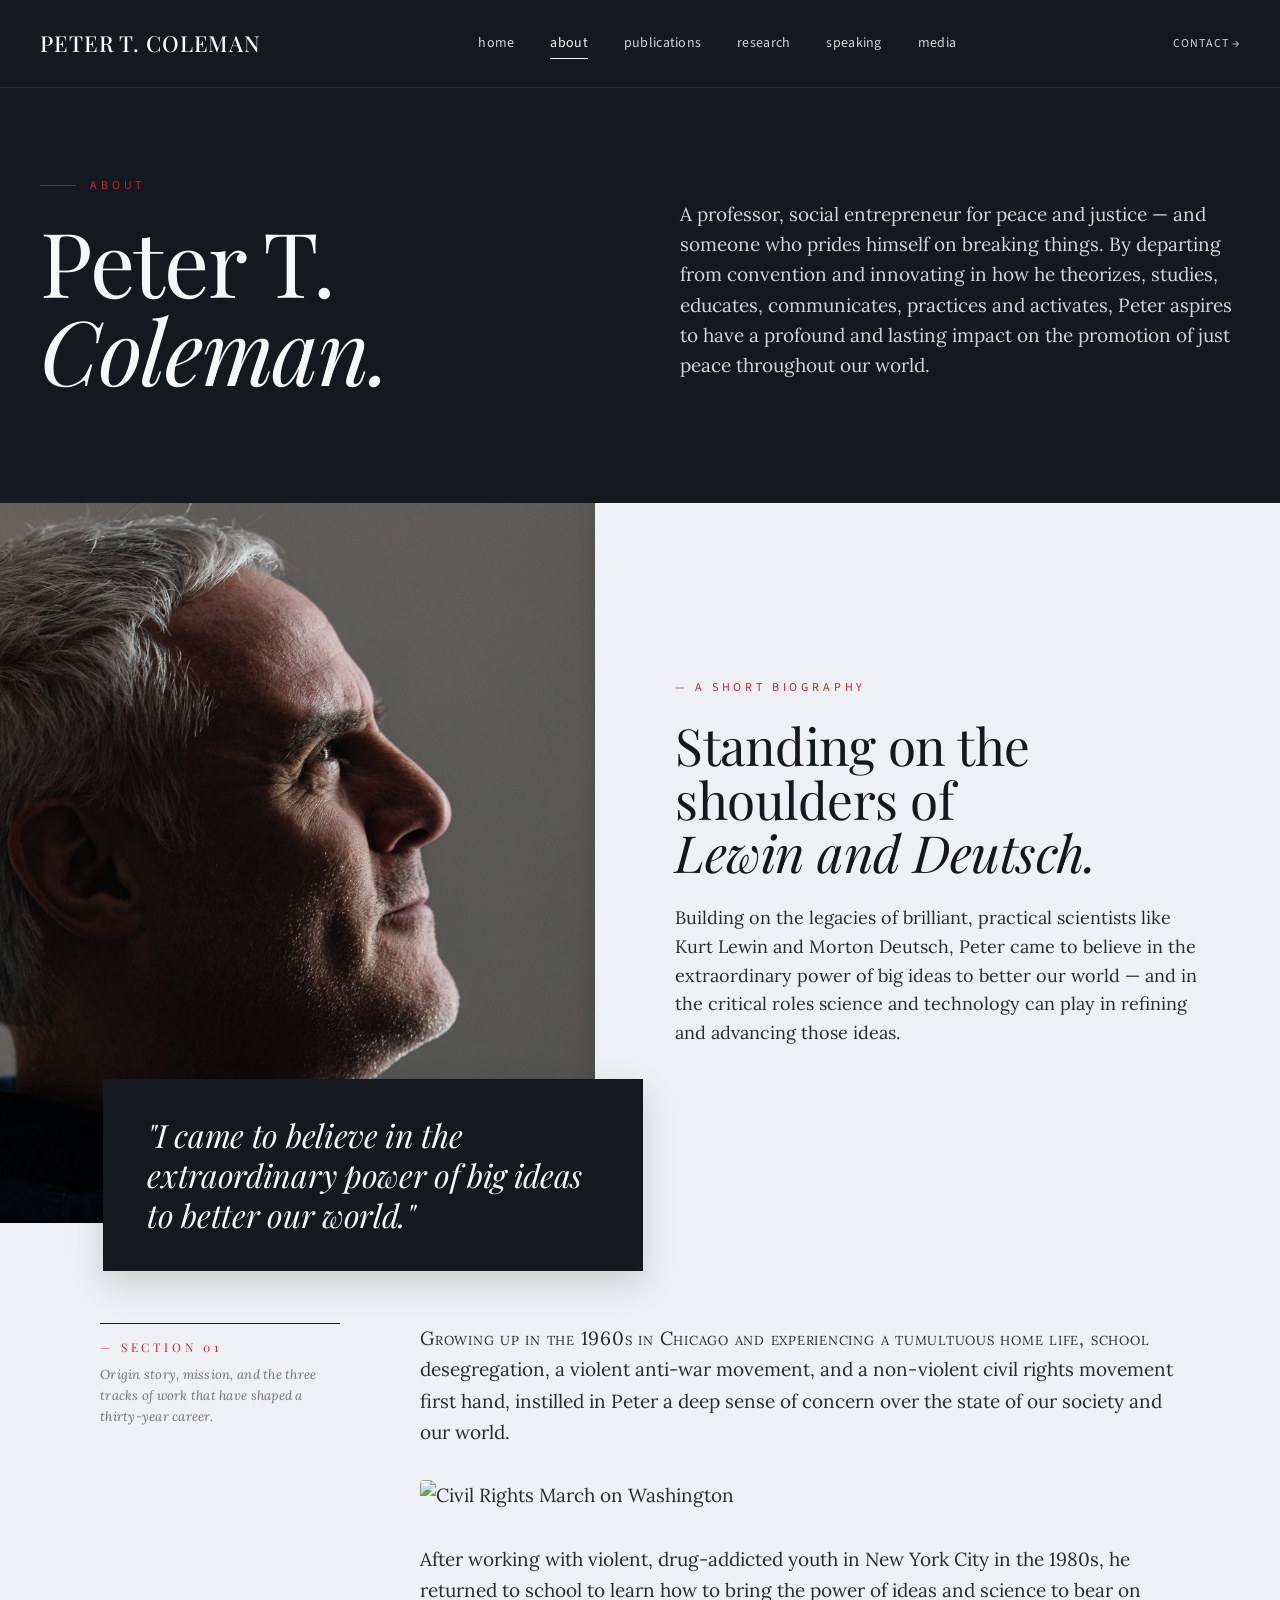
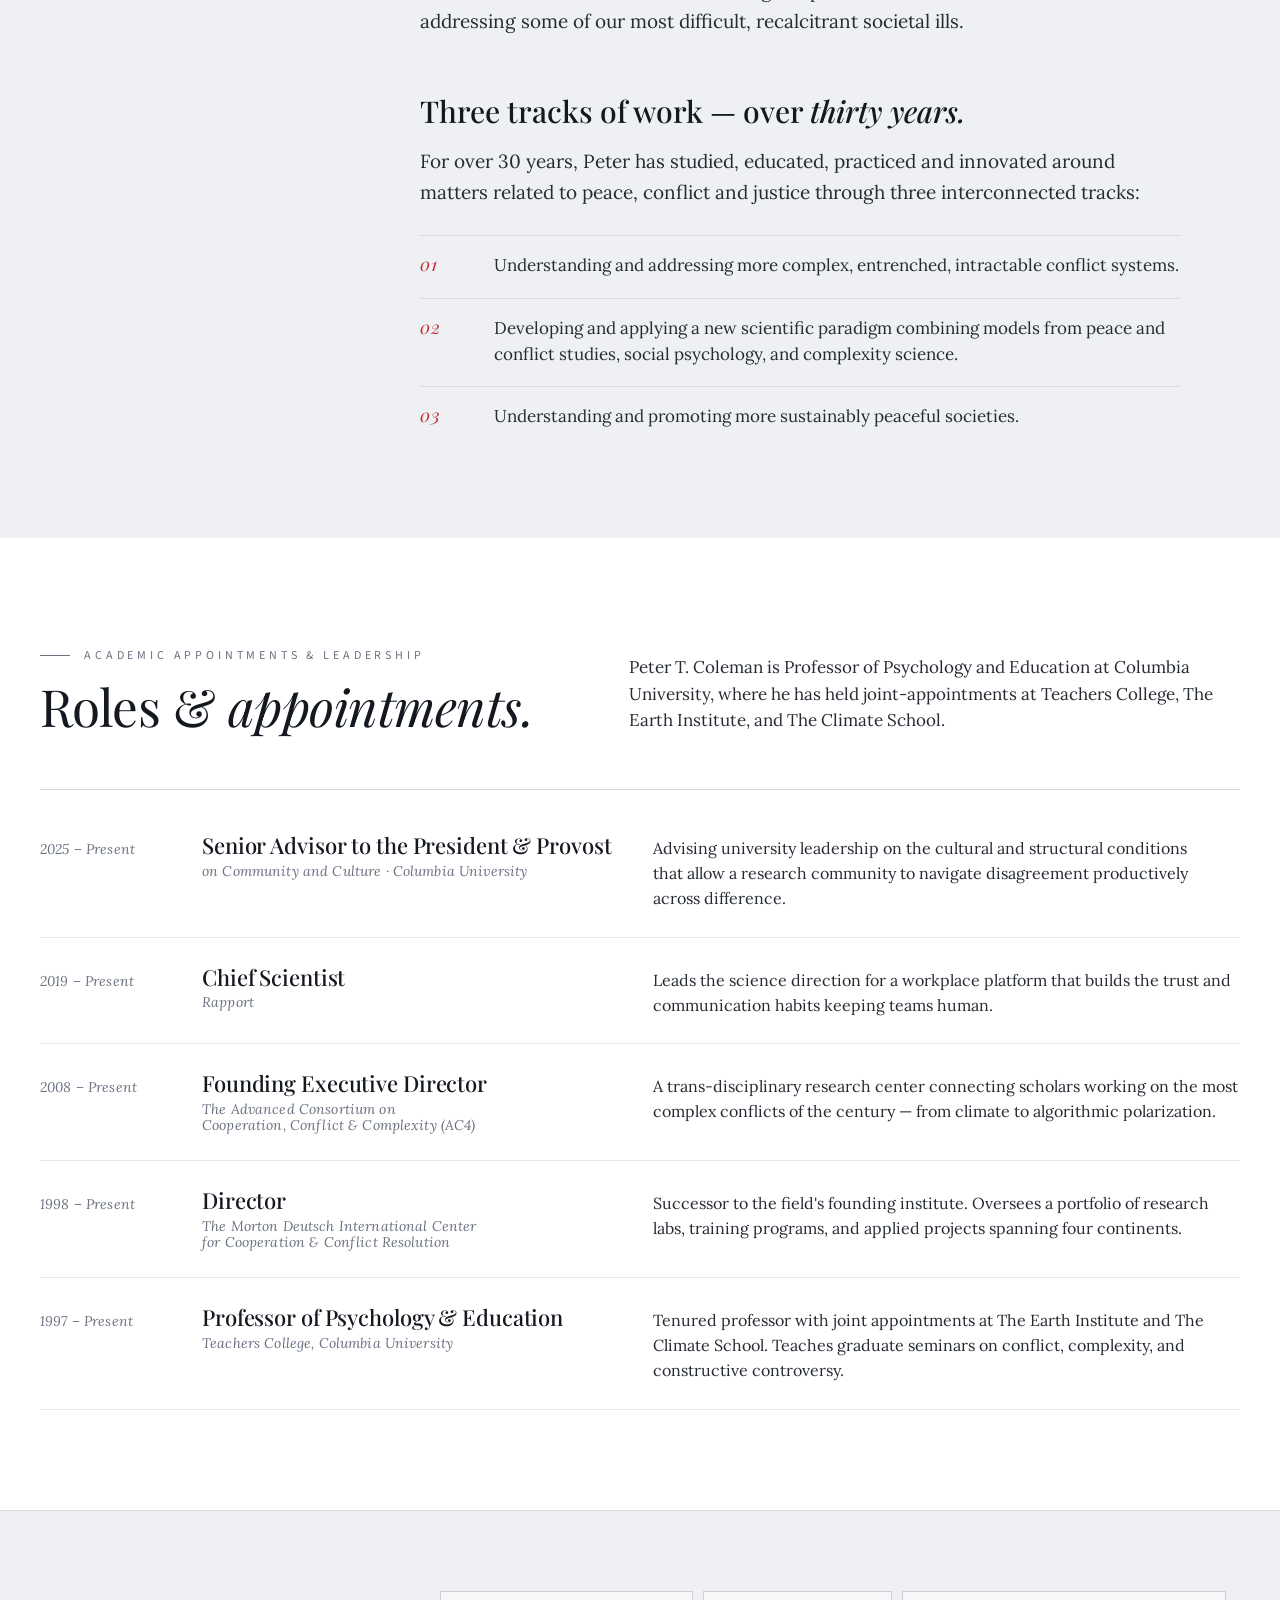
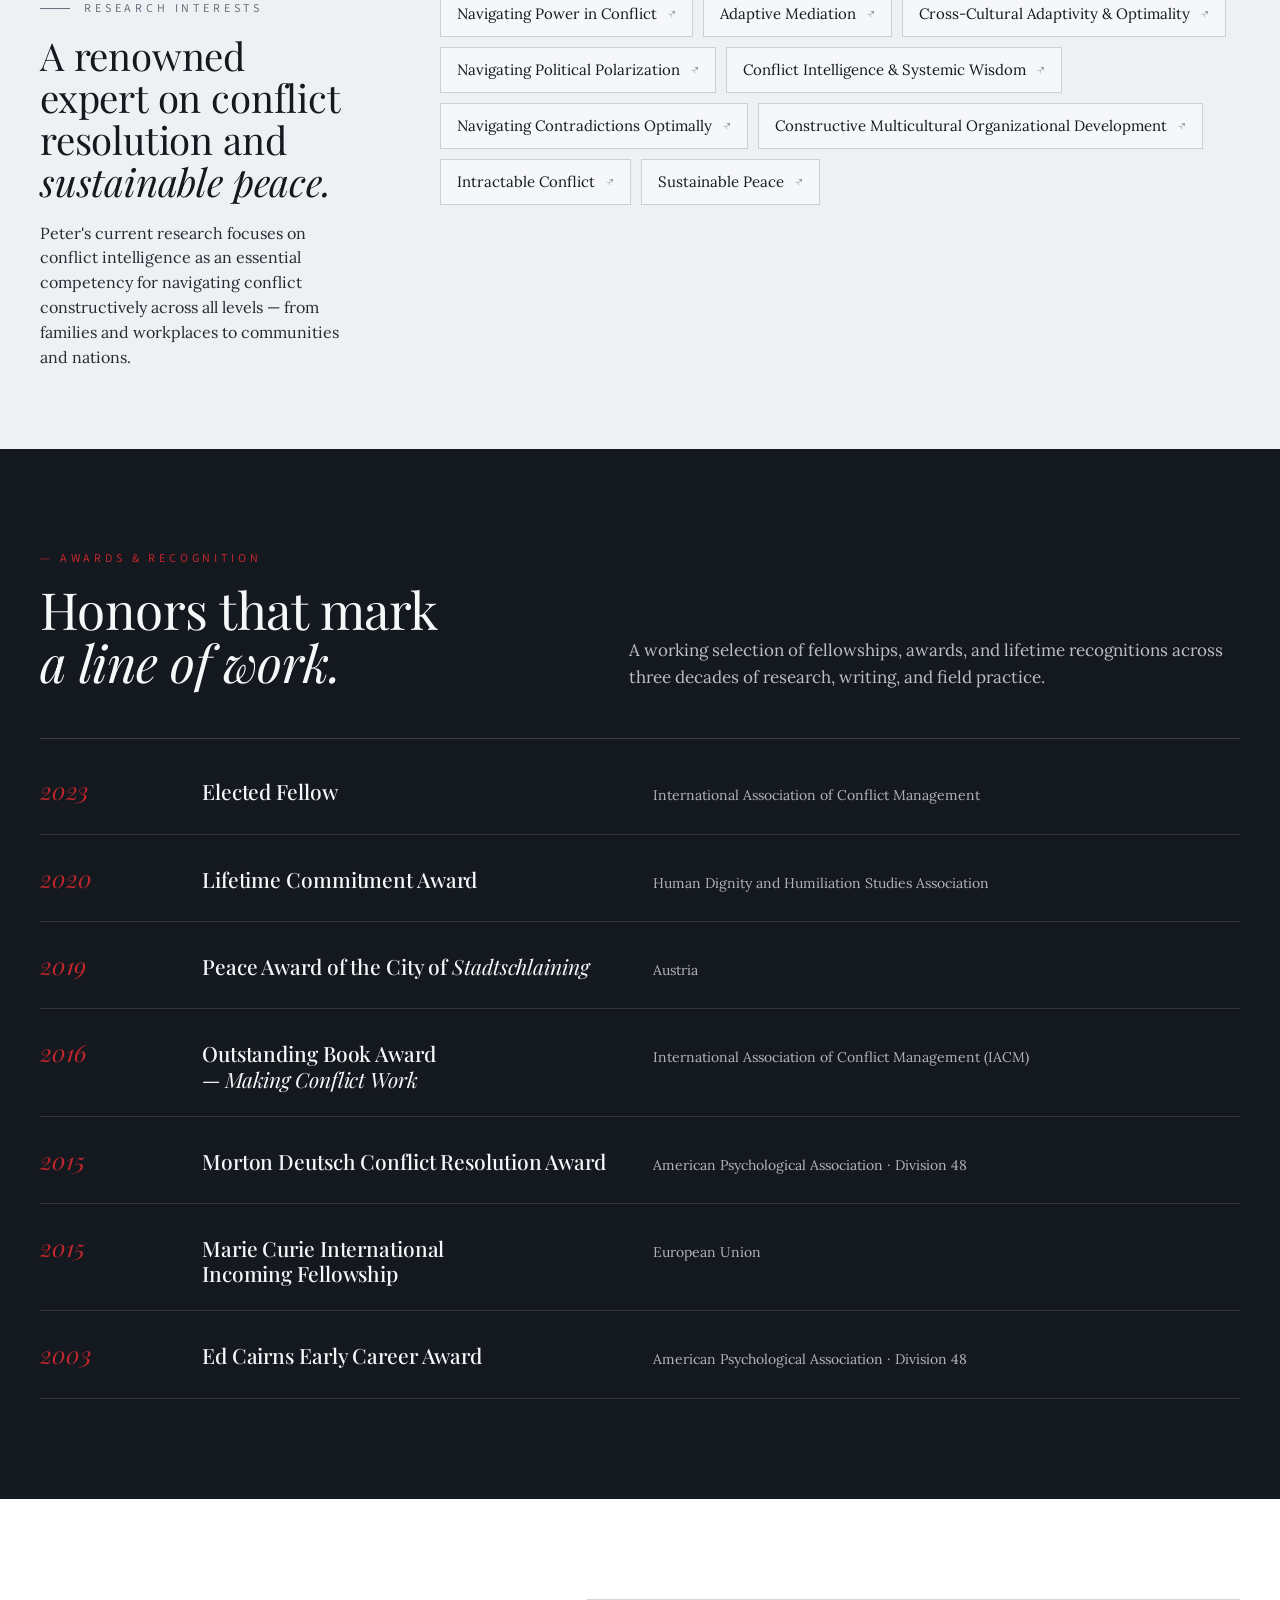
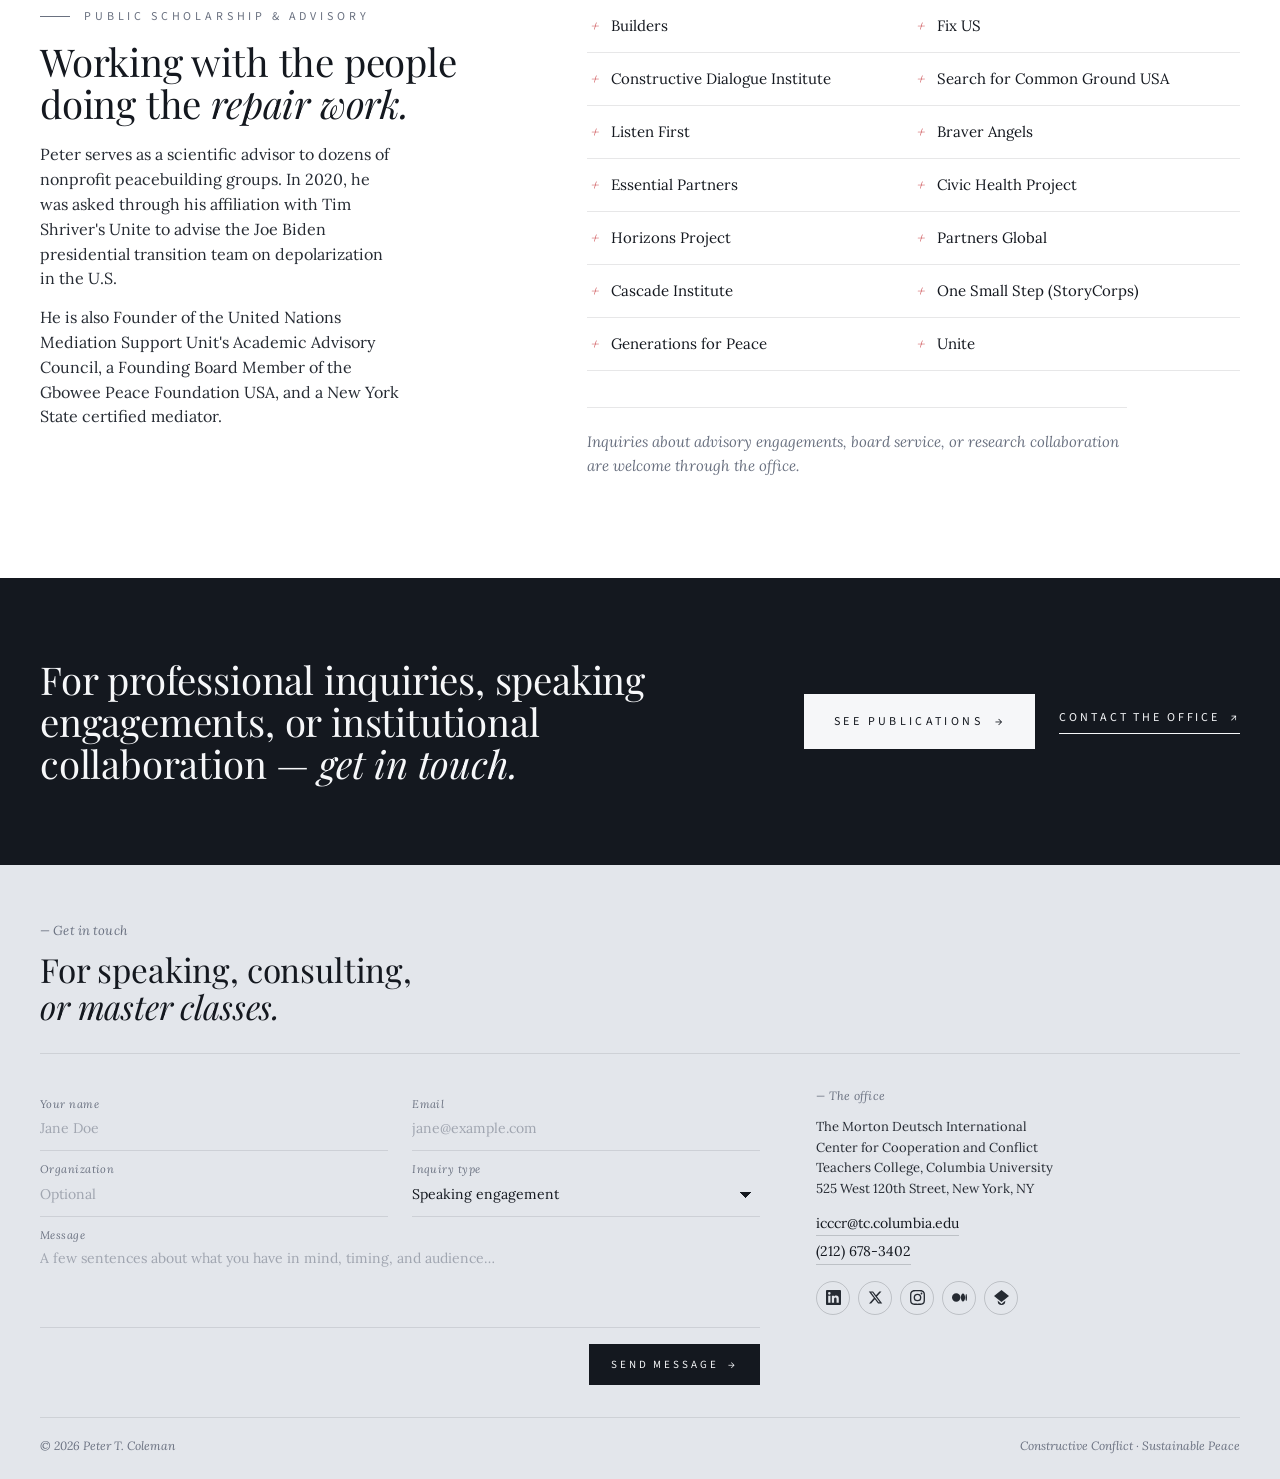
==== About.html @ 5d6cde11 "Initial commit of Peter Coleman website" ====
<!DOCTYPE html>
<html lang="en">
<head>
<meta charset="UTF-8" />
<meta name="viewport" content="width=device-width, initial-scale=1.0" />
<title>About — Peter T. Coleman</title>
<link rel="preconnect" href="https://fonts.googleapis.com" />
<link rel="preconnect" href="https://fonts.gstatic.com" crossorigin />
<link href="https://fonts.googleapis.com/css2?family=Playfair+Display:ital,wght@0,400;0,500;0,600;0,700;1,400;1,500&family=Lora:ital,wght@0,400;0,500;1,400&family=Source+Sans+3:wght@300;400;500;600&display=swap" rel="stylesheet" />
<link rel="stylesheet" href="site.css" />
<link rel="stylesheet" href="page.css" />
</head>
<body>

<header class="site site--solid" id="siteHeader">
  <div class="site-inner">
    <a href="Home.html" class="brand-mark">Peter T. Coleman</a>
    <nav class="primary">
      <a href="Home.html">home</a>
      <a href="About.html" class="active">about</a>
      <a href="Publications.html">publications</a>
      <a href="Research.html">research</a>
      <a href="Speaking.html">speaking</a>
      <a href="Media.html">media</a>
    </nav>
    <div class="socials">
      <a href="#footer">contact →</a>
    </div>
  </div>
</header>

<section class="page-banner">
  <div class="pb-grid"></div>
  <div class="pb-inner">
    <div>
      <div class="pb-eyebrow"><span class="bar"></span> About</div>
      <h1>Peter T. <em>Coleman.</em></h1>
    </div>
    <div class="pb-deck">
      A professor, social entrepreneur for peace and justice — and someone who prides himself on breaking things. By departing from convention and innovating in how he theorizes, studies, educates, communicates, practices and activates, Peter aspires to have a profound and lasting impact on the promotion of just peace throughout our world.
    </div>
  </div>
</section>

<section class="profile-section">
  <div class="profile-inner">
    <div class="profile-photo" role="img" aria-label="Peter T. Coleman portrait">
      <div class="ph-caption">"I came to believe in the extraordinary power of big ideas to better our world."</div>
    </div>
    <div class="profile-text">
      <div class="label">— A short biography</div>
      <h2>Standing on the shoulders of <em>Lewin and Deutsch.</em></h2>
      <p class="desc">Building on the legacies of brilliant, practical scientists like Kurt Lewin and Morton Deutsch, Peter came to believe in the extraordinary power of big ideas to better our world — and in the critical roles science and technology can play in refining and advancing those ideas.</p>
    </div>
  </div>
</section>

<section class="prose-section">
  <div class="prose-inner">
    <aside class="prose-side">
      <div class="ps-num">— Section 01</div>
      Origin story, mission, and the three tracks of work that have shaped a thirty-year career.
    </aside>
    <div class="prose">
      <p>Growing up in the 1960s in Chicago and experiencing a tumultuous home life, school desegregation, a violent anti-war movement, and a non-violent civil rights movement first hand, instilled in Peter a deep sense of concern over the state of our society and our world.</p>

      <img src="https://upload.wikimedia.org/wikipedia/commons/4/4c/Civil_Rights_March_on_Washington%2C_D.C._%28Leaders_marching_from_the_Washington_Monument_to_the_Lincoln_Memorial%29_-_NARA_-_542010.jpg" alt="Civil Rights March on Washington" style="margin: 32px 0; border-radius: 4px; width: 100%; height: auto;" />

      <p>After working with violent, drug-addicted youth in New York City in the 1980s, he returned to school to learn how to bring the power of ideas and science to bear on addressing some of our most difficult, recalcitrant societal ills.</p>



      <h3>Three tracks of work — over <em>thirty years.</em></h3>

      <p>For over 30 years, Peter has studied, educated, practiced and innovated around matters related to peace, conflict and justice through three interconnected tracks:</p>

      <ol class="tracks">
        <li>
          <span class="tr-num">01</span>
          <span class="tr-text">Understanding and addressing more complex, entrenched, intractable conflict systems.</span>
        </li>
        <li>
          <span class="tr-num">02</span>
          <span class="tr-text">Developing and applying a new scientific paradigm combining models from peace and conflict studies, social psychology, and complexity science.</span>
        </li>
        <li>
          <span class="tr-num">03</span>
          <span class="tr-text">Understanding and promoting more sustainably peaceful societies.</span>
        </li>
      </ol>
    </div>
  </div>
</section>

<section class="cv-section">
  <div class="cv-inner">
    <div class="cv-head">
      <div>
        <div class="label"><span class="bar"></span> Academic appointments &amp; leadership</div>
        <h2>Roles &amp; <em>appointments.</em></h2>
      </div>
      <p>Peter T. Coleman is Professor of Psychology and Education at Columbia University, where he has held joint-appointments at Teachers College, The Earth Institute, and The Climate School.</p>
    </div>

    <div class="cv-row">
      <div class="yr">2025 – Present</div>
      <div class="role">Senior Advisor to the President &amp; Provost <span class="org">on Community and Culture · Columbia University</span></div>
      <div class="desc">Advising university leadership on the cultural and structural conditions that allow a research community to navigate disagreement productively across difference.</div>
    </div>

    <div class="cv-row">
      <div class="yr">2019 – Present</div>
      <div class="role">Chief Scientist <span class="org">Rapport</span></div>
      <div class="desc">Leads the science direction for a workplace platform that builds the trust and communication habits keeping teams human.</div>
    </div>

    <div class="cv-row">
      <div class="yr">2008 – Present</div>
      <div class="role">Founding Executive Director <span class="org">The Advanced Consortium on Cooperation, Conflict &amp; Complexity (AC4)</span></div>
      <div class="desc">A trans-disciplinary research center connecting scholars working on the most complex conflicts of the century — from climate to algorithmic polarization.</div>
    </div>

    <div class="cv-row">
      <div class="yr">1998 – Present</div>
      <div class="role">Director <span class="org">The Morton Deutsch International Center for Cooperation &amp; Conflict Resolution</span></div>
      <div class="desc">Successor to the field's founding institute. Oversees a portfolio of research labs, training programs, and applied projects spanning four continents.</div>
    </div>

    <div class="cv-row">
      <div class="yr">1997 – Present</div>
      <div class="role">Professor of Psychology &amp; Education <span class="org">Teachers College, Columbia University</span></div>
      <div class="desc">Tenured professor with joint appointments at The Earth Institute and The Climate School. Teaches graduate seminars on conflict, complexity, and constructive controversy.</div>
    </div>
  </div>
</section>

<section class="tags-section">
  <div class="tags-inner">
    <div class="tags-side">
      <div class="label"><span class="bar"></span> Research interests</div>
      <h2>A renowned expert on conflict resolution and <em>sustainable peace.</em></h2>
      <p>Peter's current research focuses on conflict intelligence as an essential competency for navigating conflict constructively across all levels — from families and workplaces to communities and nations.</p>
    </div>
    <div class="tags-cloud">
      <button type="button" class="tag-btn" data-topic="power">Navigating Power in Conflict</button>
      <button type="button" class="tag-btn" data-topic="mediation">Adaptive Mediation</button>
      <button type="button" class="tag-btn" data-topic="crosscultural">Cross-Cultural Adaptivity &amp; Optimality</button>
      <button type="button" class="tag-btn" data-topic="polarization">Navigating Political Polarization</button>
      <button type="button" class="tag-btn" data-topic="ciq">Conflict Intelligence &amp; Systemic Wisdom</button>
      <button type="button" class="tag-btn" data-topic="contradictions">Navigating Contradictions Optimally</button>
      <button type="button" class="tag-btn" data-topic="multicultural">Constructive Multicultural Organizational Development</button>
      <button type="button" class="tag-btn" data-topic="intractable">Intractable Conflict</button>
      <button type="button" class="tag-btn" data-topic="peace">Sustainable Peace</button>
    </div>
  </div>
</section>

<section class="awards-section">
  <div class="awards-inner">
    <div class="awards-head">
      <div>
        <div class="label">— Awards &amp; recognition</div>
        <h2>Honors that mark <em>a line of work.</em></h2>
      </div>
      <p>A working selection of fellowships, awards, and lifetime recognitions across three decades of research, writing, and field practice.</p>
    </div>

    <div class="award-row">
      <div class="yr">2023</div>
      <div class="name">Elected Fellow</div>
      <div class="by">International Association of Conflict Management</div>
    </div>
    <div class="award-row">
      <div class="yr">2020</div>
      <div class="name">Lifetime Commitment Award</div>
      <div class="by">Human Dignity and Humiliation Studies Association</div>
    </div>
    <div class="award-row">
      <div class="yr">2019</div>
      <div class="name">Peace Award of the City of <em>Stadtschlaining</em></div>
      <div class="by">Austria</div>
    </div>
    <div class="award-row">
      <div class="yr">2016</div>
      <div class="name">Outstanding Book Award — <em>Making Conflict Work</em></div>
      <div class="by">International Association of Conflict Management (IACM)</div>
    </div>
    <div class="award-row">
      <div class="yr">2015</div>
      <div class="name">Morton Deutsch Conflict Resolution Award</div>
      <div class="by">American Psychological Association · Division 48</div>
    </div>
    <div class="award-row">
      <div class="yr">2015</div>
      <div class="name">Marie Curie International Incoming Fellowship</div>
      <div class="by">European Union</div>
    </div>
    <div class="award-row">
      <div class="yr">2003</div>
      <div class="name">Ed Cairns Early Career Award</div>
      <div class="by">American Psychological Association · Division 48</div>
    </div>
  </div>
</section>

<section class="advisory-section">
  <div class="advisory-inner">
    <div>
      <div class="label"><span class="bar"></span> Public scholarship &amp; advisory</div>
      <h2>Working with the people doing the <em>repair work.</em></h2>
      <p class="lede">Peter serves as a scientific advisor to dozens of nonprofit peacebuilding groups. In 2020, he was asked through his affiliation with Tim Shriver's Unite to advise the Joe Biden presidential transition team on depolarization in the U.S.</p>
      <p class="lede" style="margin-top: 14px;">He is also Founder of the United Nations Mediation Support Unit's Academic Advisory Council, a Founding Board Member of the Gbowee Peace Foundation USA, and a New York State certified mediator.</p>
    </div>
    <div>
      <ul class="advisory-grid">
        <li>Builders</li>
        <li>Fix US</li>
        <li>Constructive Dialogue Institute</li>
        <li>Search for Common Ground USA</li>
        <li>Listen First</li>
        <li>Braver Angels</li>
        <li>Essential Partners</li>
        <li>Civic Health Project</li>
        <li>Horizons Project</li>
        <li>Partners Global</li>
        <li>Cascade Institute</li>
        <li>One Small Step (StoryCorps)</li>
        <li>Generations for Peace</li>
        <li>Unite</li>
      </ul>
      <p class="advisory-note">Inquiries about advisory engagements, board service, or research collaboration are welcome through the office.</p>
    </div>
  </div>
</section>

<section class="cta-strip">
  <div class="cta-strip-inner">
    <h2>For professional inquiries, speaking engagements, or institutional collaboration — <em>get in touch.</em></h2>
    <div class="cs-actions">
      <a href="Publications.html" class="btn-solid">See publications <span aria-hidden="true">→</span></a>
      <a href="#footer" class="text-link" style="color: var(--cream); border-color: var(--cream)">Contact the office <span aria-hidden="true">↗</span></a>
    </div>
  </div>
</section>

<footer id="footer">
  <div class="footer-inner">
    <div class="footer-head">
      <div>
        <div class="label">— Get in touch</div>
        <h2>For speaking, consulting, <em>or master classes.</em></h2>
      </div>
    </div>

    <div class="footer-body">
      <div>
        <form class="contact-form" id="contactForm" novalidate>
          <div class="field">
            <label for="cf-name">Your name</label>
            <input type="text" id="cf-name" name="name" placeholder="Jane Doe" required />
          </div>
          <div class="field">
            <label for="cf-email">Email</label>
            <input type="email" id="cf-email" name="email" placeholder="jane@example.com" required />
          </div>
          <div class="field">
            <label for="cf-org">Organization</label>
            <input type="text" id="cf-org" name="organization" placeholder="Optional" />
          </div>
          <div class="field">
            <label for="cf-topic">Inquiry type</label>
            <select id="cf-topic" name="topic">
              <option>Speaking engagement</option>
              <option>Consultation</option>
              <option>Master class or workshop</option>
              <option>Media or interview</option>
              <option>Research collaboration</option>
              <option>Something else</option>
            </select>
          </div>
          <div class="field full">
            <label for="cf-msg">Message</label>
            <textarea id="cf-msg" name="message" placeholder="A few sentences about what you have in mind, timing, and audience…" rows="3" required></textarea>
          </div>
          <div class="actions">
            <button type="submit">Send message <span aria-hidden="true">→</span></button>
          </div>
        </form>
        <div class="form-thanks" id="formThanks">
          <h5>Thank you — your message is on its way.</h5>
          <p>Peter's office will be in touch shortly.</p>
        </div>
      </div>

      <div class="footer-side">
        <h4>— The office</h4>
        <address>
          The Morton Deutsch International<br/>
          Center for Cooperation and Conflict<br/>
          Teachers College, Columbia University<br/>
          525 West 120th Street, New York, NY
        </address>
        <div class="office-contact">
          <a href="mailto:icccr@tc.columbia.edu">icccr@tc.columbia.edu</a>
          <a href="tel:+12126783402">(212) 678-3402</a>
        </div>
        <div class="social-inline">
          <a href="#" aria-label="LinkedIn" title="LinkedIn">
            <svg viewBox="0 0 24 24" aria-hidden="true"><path d="M20.45 20.45h-3.55v-5.57c0-1.33-.03-3.04-1.85-3.04-1.85 0-2.13 1.45-2.13 2.94v5.67H9.36V9h3.41v1.56h.05c.47-.9 1.63-1.85 3.36-1.85 3.6 0 4.27 2.37 4.27 5.45v6.29zM5.34 7.43a2.06 2.06 0 1 1 0-4.12 2.06 2.06 0 0 1 0 4.12zM7.12 20.45H3.56V9h3.56v11.45zM22.22 0H1.77C.79 0 0 .77 0 1.72v20.56C0 23.23.79 24 1.77 24h20.45c.98 0 1.78-.77 1.78-1.72V1.72C24 .77 23.2 0 22.22 0z"/></svg>
          </a>
          <a href="#" aria-label="X (Twitter)" title="X">
            <svg viewBox="0 0 24 24" aria-hidden="true"><path d="M18.244 2.25h3.308l-7.227 8.26 8.502 11.24H16.17l-5.214-6.817L4.99 21.75H1.68l7.73-8.835L1.254 2.25H8.08l4.713 6.231zm-1.161 17.52h1.833L7.084 4.126H5.117z"/></svg>
          </a>
          <a href="#" aria-label="Instagram" title="Instagram">
            <svg viewBox="0 0 24 24" aria-hidden="true"><path d="M12 2.16c3.2 0 3.58.01 4.85.07 1.17.05 1.81.25 2.23.41.56.22.96.48 1.38.9.42.42.68.82.9 1.38.16.42.36 1.06.41 2.23.06 1.27.07 1.65.07 4.85s-.01 3.58-.07 4.85c-.05 1.17-.25 1.81-.41 2.23-.22.56-.48.96-.9 1.38-.42.42-.82.68-1.38.9-.42.16-1.06.36-2.23.41-1.27.06-1.65.07-4.85.07s-3.58-.01-4.85-.07c-1.17-.05-1.81-.25-2.23-.41-.56-.22-.96-.48-1.38-.9-.42-.42-.68-.82-.9-1.38-.16-.42-.36-1.06-.41-2.23-.06-1.27-.07-1.65-.07-4.85s.01-3.58.07-4.85c.05-1.17.25-1.81.41-2.23.22-.56.48-.96.9-1.38.42-.42.82-.68 1.38-.9.42-.16 1.06-.36 2.23-.41C8.42 2.17 8.8 2.16 12 2.16zM12 0C8.74 0 8.33.01 7.05.07 5.78.13 4.9.33 4.14.63c-.79.31-1.46.72-2.13 1.39C1.34 2.69.93 3.36.62 4.14.32 4.9.13 5.78.07 7.05.01 8.33 0 8.74 0 12s.01 3.67.07 4.95c.06 1.27.25 2.15.55 2.91.31.79.72 1.46 1.39 2.13.67.67 1.34 1.08 2.13 1.39.76.3 1.64.49 2.91.55C8.33 23.99 8.74 24 12 24s3.67-.01 4.95-.07c1.27-.06 2.15-.25 2.91-.55.79-.31 1.46-.72 2.13-1.39.67-.67 1.08-1.34 1.39-2.13.3-.76.49-1.64.55-2.91.06-1.28.07-1.69.07-4.95s-.01-3.67-.07-4.95c-.06-1.27-.25-2.15-.55-2.91-.31-.79-.72-1.46-1.39-2.13C21.31 1.34 20.64.93 19.86.62c-.76-.3-1.64-.49-2.91-.55C15.67.01 15.26 0 12 0zm0 5.84a6.16 6.16 0 1 0 0 12.32 6.16 6.16 0 0 0 0-12.32zm0 10.16a4 4 0 1 1 0-8 4 4 0 0 1 0 8zm6.41-11.85a1.44 1.44 0 1 0 0 2.88 1.44 1.44 0 0 0 0-2.88z"/></svg>
          </a>
          <a href="#" aria-label="Medium" title="Medium">
            <svg viewBox="0 0 24 24" aria-hidden="true"><path d="M13.54 12a6.8 6.8 0 0 1-6.77 6.82A6.8 6.8 0 0 1 0 12a6.8 6.8 0 0 1 6.77-6.82A6.8 6.8 0 0 1 13.54 12zm7.42 0c0 3.54-1.51 6.42-3.38 6.42-1.87 0-3.39-2.88-3.39-6.42s1.52-6.42 3.39-6.42 3.38 2.88 3.38 6.42M24 12c0 3.17-.53 5.75-1.19 5.75-.66 0-1.19-2.58-1.19-5.75s.53-5.75 1.19-5.75C23.47 6.25 24 8.83 24 12z"/></svg>
          </a>
          <a href="#" aria-label="Google Scholar" title="Google Scholar">
            <svg viewBox="0 0 24 24" aria-hidden="true"><path d="M12 0L0 9.5l4.838 3.94v.005L12 19.276l7.162-5.83v-.006L24 9.5 12 0zm-7.165 13.99v.001L12 19.726l-.038.03L4.835 13.99zM12 24a6 6 0 0 1-6-6c0-.21.011-.418.032-.624L12 22.276l5.968-4.9c.021.206.032.414.032.624a6 6 0 0 1-6 6z"/></svg>
          </a>
        </div>
      </div>
    </div>

    <div class="footer-bottom">
      <div>© 2026 Peter T. Coleman</div>
      <div>Constructive Conflict · Sustainable Peace</div>
    </div>
  </div>
</footer>
<script>
  // Header gets background once user scrolls past hero
  const header = document.getElementById('siteHeader');
  const onScroll = () => {
    if (window.scrollY > 60) header.classList.add('scrolled');
    else header.classList.remove('scrolled');
  };
  window.addEventListener('scroll', onScroll, { passive: true });

  // Subtle reveal
  const io = new IntersectionObserver((entries) => {
    entries.forEach(e => {
      if (e.isIntersecting) {
        e.target.style.opacity = '1';
        e.target.style.transform = 'translateY(0)';
        io.unobserve(e.target);
      }
    });
  }, { threshold: 0.1 });
  document.querySelectorAll('.work-card, .init-stage, .media-card, .book-cover, .book-info, .fs-content, .at-content').forEach(el => {
    el.style.opacity = '0';
    el.style.transform = 'translateY(20px)';
    el.style.transition = 'opacity 0.8s ease, transform 0.8s ease';
    io.observe(el);
  });

  // Interactive Projects & Initiatives list
  (function() {
    const list = document.getElementById('initList');
    if (!list) return;
    const rows = Array.from(list.querySelectorAll('.init-row'));
    const stage = document.getElementById('initStage');
    const preview = document.getElementById('initPreview');

    // Pre-create stage layers for crossfade
    const layers = rows.map((row, i) => {
      const el = document.createElement('div');
      el.className = 'stage';
      el.style.backgroundImage = `url('${row.dataset.img}')`;
      if (row.dataset.fit === 'contain') el.dataset.fit = 'contain';
      if (i === 0) el.classList.add('active');
      preview.insertBefore(el, stage);
      return el;
    });
    stage.remove();

    let active = 0;
    let timer = null;
    let userInteracted = false;

    function setActive(idx, fromUser) {
      if (idx === active) return;
      rows[active].classList.remove('active');
      layers[active].classList.remove('active');
      active = idx;
      rows[active].classList.add('active');
      layers[active].classList.add('active');
      if (fromUser) {
        userInteracted = true;
        stopAuto();
      } else {
        restartProgress();
      }
    }

    function restartProgress() {
      preview.classList.remove('advancing');
      void preview.offsetWidth;
      preview.classList.add('advancing');
    }

    function startAuto() {
      stopAuto();
      restartProgress();
      timer = setInterval(() => {
        if (userInteracted) return;
        setActive((active + 1) % rows.length, false);
      }, 5500);
    }
    function stopAuto() {
      if (timer) { clearInterval(timer); timer = null; }
      preview.classList.remove('advancing');
    }

    rows.forEach((row, i) => {
      row.addEventListener('click', (e) => {
        if (e.target.closest('a')) return;
        setActive(i, true);
      });
      row.addEventListener('mouseenter', () => {
        if (!userInteracted) setActive(i, false);
      });
    });

    // Start auto-advance only when section enters viewport
    const startObs = new IntersectionObserver((entries) => {
      entries.forEach(entry => {
        if (entry.isIntersecting && !userInteracted && !timer) {
          startAuto();
        } else if (!entry.isIntersecting) {
          stopAuto();
        }
      });
    }, { threshold: 0.3 });
    startObs.observe(preview);
  })();
  // Contact form — graceful confirmation (no backend wired)
  (function() {
    const form = document.getElementById('contactForm');
    const thanks = document.getElementById('formThanks');
    if (!form) return;
    form.addEventListener('submit', (e) => {
      e.preventDefault();
      if (!form.checkValidity()) { form.reportValidity(); return; }
      form.style.display = 'none';
      thanks.classList.add('visible');
    });
  })();
</script>

<!-- ======================== TOPIC MODAL ======================== -->
<div class="topic-modal" id="topicModal" role="dialog" aria-modal="true" aria-labelledby="topicTitle" aria-hidden="true">
  <div class="topic-modal__panel" role="document">
    <button class="topic-modal__close" id="topicClose" type="button" aria-label="Close">×</button>
    <div class="topic-modal__body">
      <div class="topic-modal__eyebrow" id="topicEyebrow">Research interest</div>
      <h2 class="topic-modal__title" id="topicTitle">Topic</h2>
      <div id="topicContent"></div>
    </div>
  </div>
</div>

<script>
(() => {
  const TOPICS = {
    power: {
      title: 'Navigating Power in <em>Conflict.</em>',
      overview: `Navigating Power in Conflict examines how asymmetries in status, authority, identity, and resources shape the trajectory of disputes. This work focuses on how power can destabilize conflict when misused — or stabilize it when exercised with legitimacy, restraint, and systemic awareness. It offers a practical framework for addressing hierarchy, dominance, and structural inequities without reinforcing the very dynamics they seek to correct.`,
      refs: [
        {
          cite: 'Coleman, P. T. and Ferguson, R. (2014). <em>Making Conflict Work: Harnessing the Power of Disagreement.</em> New York: Houghton-Mifflin-Harcourt.',
          url: 'http://www.makingconflictwork.com/'
        },
        {
          cite: 'Coleman, P. T., and Kugler, K. G. (2014). Tracking adaptivity: Introducing a dynamic measure of adaptive conflict orientations in organizations. <em>Journal of Organizational Behavior</em>, 35, 945–968.',
          url: 'https://psycnet.apa.org/record/2014-20345-001'
        }
      ],
      cta: { label: 'Learn more', url: 'https://icccr.tc.columbia.edu/research/' }
    },
    mediation: {
      title: 'Adaptive <em>Mediation.</em>',
      overview: `Adaptive Mediation advances a dynamic, complexity-informed approach to third-party intervention. Rather than relying on static models, it trains mediators to recognize derailers in real time and flex their strategies accordingly. The goal is not procedural neutrality alone, but situational intelligence — matching intervention strategies to evolving conflict patterns to maximize constructive outcomes.`,
      refs: [
        {
          cite: 'Coleman, P. T. &amp; Flax, J. (2022). Why Employee Mediations Fail — and How to Get Them Back on Track. <em>Harvard Business Review</em>, July 26, 2022.',
          url: 'https://hbr.org/2022/07/why-employee-mediations-fail-and-how-to-get-them-back-on-track'
        },
        {
          cite: 'Coleman, P. T., Kugler, K. G., and Chatman, L. (2017). Adaptive mediation: An evidence-based contingency approach to mediating conflict. <em>International Journal of Conflict Management</em>, 28(3), 383–406.',
          url: 'https://psycnet.apa.org/record/2017-50553-006'
        }
      ],
      cta: { label: 'Learn more', url: 'https://icccr.tc.columbia.edu/research/' }
    },
    crosscultural: {
      title: 'Cross-Cultural Adaptivity &amp; <em>Optimality.</em>',
      overview: `Cross-Cultural Adaptivity and Optimality explores how deep cultural differences shape conflict perception, emotion, and resolution preferences. This research identifies when cultural adaptation enhances outcomes — and when over-accommodation backfires. It provides empirically grounded guidance for navigating intercultural disputes with both sensitivity and strategic precision.`,
      refs: [
        {
          cite: 'Coleman, P. T., Phan, L. H., Kukreja, A., &amp; Lederach, J. P. (2024). Teaching peace top-down, bottom-up, or both? Navigating basic dilemmas in cross-cultural conflict resolution education. <em>Negotiation Journal</em> 40(3–4).',
          url: 'https://direct.mit.edu/ngtn/article/40/3-4/129/124886/Teaching-Peace-Top-down-Bottom-up-or-Both'
        },
        {
          cite: 'Phan, L. H. &amp; Coleman, P. T. (2023). Where is the expertise? Investigating the drivers of top-down versus bottom-up approaches to cross-cultural conflict resolution training. <em>International Journal of Conflict Management.</em>',
          url: 'https://www.emerald.com/insight/content/doi/10.1108/IJCMA-03-2023-0059/full/html?skipTracking=true'
        }
      ],
      cta: { label: 'Learn more', url: 'https://icccr.tc.columbia.edu/research/' }
    },
    polarization: {
      title: 'Navigating Political <em>Polarization.</em>',
      overview: `Navigating Political Polarization investigates the systemic drivers of toxic polarization and pathways out of it. Moving beyond civility appeals, this work examines identity threat, media dynamics, institutional incentives, and feedback loops that entrench division. It identifies leverage points for reducing affective polarization while preserving principled democratic disagreement.`,
      refs: [
        {
          cite: 'Coleman, P. T. (2021). <em>The Way Out: How to Overcome Toxic Polarization.</em> New York: Columbia University Press.',
          url: 'https://cup.columbia.edu/book/the-way-out/9780231197403'
        },
        {
          cite: 'Coleman, P. T. (2022). The U.S. is Heading Toward a Second Civil War. Here Is How We Avoid It. <em>Time</em>, October 20, 2022.',
          url: 'https://time.com/6222633/second-civil-war-us-how-to-avoid/'
        }
      ],
      cta: { label: 'Learn more', url: 'https://icccr.tc.columbia.edu/research/' }
    },
    ciq: {
      title: 'Conflict Intelligence &amp; <em>Systemic Wisdom.</em>',
      overview: `Conflict Intelligence and Systemic Wisdom sit at the center of this portfolio — reflecting the integrative capacity to accurately diagnose conflict complexity and respond in ways that stabilize rather than escalate tensions. This work operationalizes conflict intelligence as a measurable leadership competency, linking cognitive complexity, emotional regulation, and systemic insight to better decision-making under pressure.`,
      refs: [
        {
          cite: 'Coleman, P. T. (2025). The Conflict-Intelligent Leader: In these turbulent times learning how to manage disputes is a must. <em>Harvard Business Review</em>, July–August 2025.',
          url: 'https://hbr.org/2025/07/the-conflict-intelligent-leader?ab=HP-magazine-text-1'
        },
        {
          cite: 'Coleman, P. T. (2025). Learning From Fire: The radical case for staging conflict — before it burns us down. <em>Greater Good Science.</em>',
          url: 'https://greatergood.berkeley.edu/article/item/why_embracing_conflict_now_can_prevent_catastrophe_later'
        }
      ],
      cta: { label: 'Learn more', url: 'https://icccr.tc.columbia.edu/research/' }
    },
    contradictions: {
      title: 'Navigating Contradictions <em>Optimally.</em>',
      overview: `Navigating Contradictions Optimally addresses how leaders and groups manage competing motives and opposing imperatives in conflict. Rather than forcing false binaries, this research identifies strategies for holding tensions productively — balancing firmness with flexibility, justice with mercy, unity with pluralism — so that contradictions become sources of adaptive strength rather than fragmentation.`,
      refs: [
        {
          cite: 'Coleman, P. T., Kugler, K. G., Kim, R. and Vallacher, R. (2018). Hoping for the best, preparing for the worst: Regulatory focus optimality in high and low-intensity conflict. <em>International Journal of Conflict Management</em>, 30(1), 45–64.',
          url: 'https://psycnet.apa.org/record/2019-07576-003'
        },
        {
          cite: 'Kim, R. and Coleman, P. T. (2015). The Combined Effect of Individualism–Collectivism on Conflict Styles and Satisfaction: An Analysis at the Individual Level. <em>Peace and Conflict Studies</em>, 22, 2.',
          url: 'http://nsuworks.nova.edu/pcs/vol22/iss2/3'
        }
      ],
      cta: { label: 'Learn more', url: 'https://icccr.tc.columbia.edu/research/' }
    },
    multicultural: {
      title: 'Constructive Multicultural <em>Organizational Development.</em>',
      overview: `Constructive Multicultural Organizational Development examines how institutions can leverage identity-based tensions as engines of learning and reform. Instead of suppressing multicultural conflict or allowing it to polarize communities, this work shows how structured engagement can mobilize innovation, equity, and institutional resilience.`,
      refs: [
        {
          cite: 'Coleman, P. T., Chen-Carrel, A., &amp; Regan, B. (2022). A New Conflict Resolution Model to Advance DEI. <em>MIT Sloan Management Review.</em>',
          url: 'https://sloanreview.mit.edu/article/a-new-conflict-resolution-model-to-advance-dei/'
        },
        {
          cite: 'Coleman, P. T. &amp; Chen-Carrel, A. (2023). How to Keep Diversity, Equity, and Inclusion Initiatives Alive at Work. <em>Greater Good Science</em>, October 30, 2023.',
          url: 'https://greatergood.berkeley.edu/article/item/how_to_keep_diversity_equity_and_inclusion_initiatives_alive_at_work'
        }
      ],
      cta: { label: 'Learn more', url: 'https://icccr.tc.columbia.edu/research/' }
    },
    intractable: {
      title: 'Intractable <em>Conflict.</em>',
      overview: `Intractable Conflict focuses on seemingly unsolvable disputes — those marked by historical trauma, identity entrenchment, and self-reinforcing feedback loops. Drawing on complexity science, this research identifies tipping points, attractor dynamics, and systemic interventions capable of shifting conflicts from rigid escalation patterns toward more adaptive trajectories.`,
      refs: [
        {
          cite: 'Coleman, P. T. (2011). <em>The Five Percent: Finding Solutions to (Seemingly) Impossible Conflicts.</em> New York: Public Affairs, Perseus Books.',
          url: 'https://www.fivepercentbook.com/'
        },
        {
          cite: 'Kugler, K. and Coleman, P. T. (2020). Get Complicated: The Effects of Complexity on Conversations over Potentially Intractable Moral Conflicts. <em>Negotiation and Conflict Management Research.</em>',
          url: 'https://onlinelibrary.wiley.com/doi/10.1111/ncmr.12192'
        }
      ],
      cta: { label: 'Learn more', url: 'https://icccr.tc.columbia.edu/research/' }
    },
    peace: {
      title: 'Sustainable <em>Peace.</em>',
      overview: `Sustainable Peace models the core dynamics of societies that maintain long-term peacefulness. Rather than defining peace as the absence of violence, this work examines the reinforcing networks of norms, institutions, leadership practices, and civic behaviors that sustain stability over time — offering a systems-level blueprint for durable, just peace.`,
      refs: [
        {
          cite: 'Coleman, P. T., Fisher, J., Fry, D. P., Liebovitch, L., Chen-Carrel, A., Souillac, G. (2021). How to Live in Peace? Mapping the Science of Sustaining Peace: A Progress Report. <em>American Psychologist</em>, 76(7), 1113–1127.',
          url: 'https://doi.org/10.1037/amp0000745'
        },
        {
          cite: 'Liebovitch, L. S., Powers, W., Shi, L., Chen-Carrel, A., Loustaunau, P., Coleman, P. T. (2023). Word differences in news media of lower and higher peace countries revealed by natural language processing and machine learning. <em>PLoS ONE</em>, 18(11): e0292604.',
          url: 'https://doi.org/10.1371/journal.pone.0292604'
        }
      ],
      cta: { label: 'Learn more', url: 'https://icccr.tc.columbia.edu/research/' }
    }
  };

  const modal = document.getElementById('topicModal');
  const closeBtn = document.getElementById('topicClose');
  const titleEl = document.getElementById('topicTitle');
  const contentEl = document.getElementById('topicContent');
  let lastFocus = null;

  function buildContent(topic) {
    if (topic.placeholder) {
      return `
        <div class="topic-modal__section-label">Overview</div>
        <div class="topic-modal__overview">
          <p class="topic-modal__placeholder">Detailed overview &amp; references coming soon.</p>
        </div>
        <a href="https://icccr.tc.columbia.edu/research/" target="_blank" rel="noopener" class="topic-modal__cta">Visit research center <span aria-hidden="true">↗</span></a>
      `;
    }
    const refsHtml = (topic.refs || []).map(r => `
      <li>${r.cite}<br><a href="${r.url}" target="_blank" rel="noopener">${r.url}</a></li>
    `).join('');
    return `
      <div class="topic-modal__section-label">Overview</div>
      <div class="topic-modal__overview"><p>${topic.overview}</p></div>
      <div class="topic-modal__section-label">References</div>
      <ul class="topic-modal__refs">${refsHtml}</ul>
      ${topic.cta ? `<a href="${topic.cta.url}" target="_blank" rel="noopener" class="topic-modal__cta">${topic.cta.label} <span aria-hidden="true">↗</span></a>` : ''}
    `;
  }

  function open(key) {
    const topic = TOPICS[key];
    if (!topic) return;
    titleEl.innerHTML = topic.title;
    contentEl.innerHTML = buildContent(topic);
    lastFocus = document.activeElement;
    modal.classList.add('open');
    modal.setAttribute('aria-hidden', 'false');
    document.body.classList.add('modal-open');
    setTimeout(() => closeBtn.focus(), 0);
  }
  function close() {
    modal.classList.remove('open');
    modal.setAttribute('aria-hidden', 'true');
    document.body.classList.remove('modal-open');
    if (lastFocus && lastFocus.focus) lastFocus.focus();
  }

  document.querySelectorAll('.tag-btn').forEach(btn => {
    btn.addEventListener('click', () => open(btn.dataset.topic));
  });
  closeBtn.addEventListener('click', close);
  modal.addEventListener('click', (e) => { if (e.target === modal) close(); });
  document.addEventListener('keydown', (e) => {
    if (e.key === 'Escape' && modal.classList.contains('open')) close();
  });
})();
</script>

</body>
</html>
---- site.css ----
:root {
    --ink: #14181f;
    --ink-soft: #262b33;
    --ink-mute: #6a7180;
    --paper: #eef0f3;     /* primary cool-gray background */
    --paper-2: #e3e6eb;   /* slightly deeper for footer / strips */
    --paper-3: #d3d7de;   /* card edges */
    --cream: #f6f7f9;     /* near-white for inverted-on-dark text */
    --rule: rgba(20,24,31,0.18);
    --rule-soft: rgba(20,24,31,0.10);
    --accent: #c1272d;    /* signature red — pairs with red/blue visuals */
    --accent-blue: #1f4e9d;
  }
  * { box-sizing: border-box; margin: 0; padding: 0; }
  html, body {
    background: var(--paper);
    color: var(--ink);
    font-family: 'Source Sans 3', system-ui, sans-serif;
    font-size: 17px;
    line-height: 1.6;
    -webkit-font-smoothing: antialiased;
  }
  .display { font-family: 'Playfair Display', Georgia, serif; font-weight: 400; letter-spacing: -0.005em; }
  .body-serif { font-family: 'Lora', Georgia, serif; }
  a { color: inherit; text-decoration: none; }
  button { font: inherit; border: none; background: none; cursor: pointer; color: inherit; }
  img { display: block; max-width: 100%; }

  .container { max-width: 1280px; margin: 0 auto; padding: 0 32px; }

  /* HEADER */
  header.site {
    position: absolute; top: 0; left: 0; right: 0; z-index: 50;
    color: var(--cream);
  }
  .site-inner {
    display: flex; align-items: center; justify-content: space-between;
    padding: 26px 40px;
  }
  .brand-mark {
    font-family: 'Playfair Display', serif;
    font-size: 22px; font-weight: 500;
    letter-spacing: 0.04em;
    text-transform: uppercase;
  }
  .brand-mark .amp { font-style: italic; font-weight: 400; padding: 0 2px; opacity: 0.85; }
  nav.primary { display: flex; gap: 36px; font-size: 14px; }
  nav.primary a {
    text-transform: lowercase;
    letter-spacing: 0.02em;
    padding: 4px 0;
    border-bottom: 1px solid transparent;
    transition: border-color 0.2s, opacity 0.2s;
    opacity: 0.85;
  }
  nav.primary a:hover, nav.primary a.active { opacity: 1; border-bottom-color: currentColor; }
  .socials { display: flex; gap: 14px; align-items: center; opacity: 0.85; }
  .socials a { font-size: 12px; letter-spacing: 0.08em; text-transform: uppercase; }
  .socials a:hover { opacity: 1; }

  /* When header is on a paper background (sticky after scroll), invert */
  header.site.scrolled {
    position: fixed;
    background: rgba(238, 240, 243, 0.94);
    backdrop-filter: blur(10px);
    -webkit-backdrop-filter: blur(10px);
    color: var(--ink);
    border-bottom: 1px solid var(--rule-soft);
    transition: background 0.3s;
  }
  header.site.scrolled .site-inner { padding-top: 18px; padding-bottom: 18px; }

  /* HERO */
  .hero {
    position: relative;
    min-height: 100vh;
    overflow: hidden;
    color: var(--cream);
  }
  .hero-bg {
    position: absolute; inset: 0; z-index: 0;
    background:
      linear-gradient(180deg, rgba(10,12,18,0.55) 0%, rgba(10,12,18,0.35) 35%, rgba(10,12,18,0.55) 70%, rgba(10,12,18,0.88) 100%),
      url('assets/hero-crowd-divided.png');
    background-size: cover, cover;
    background-position: center, center;
    background-repeat: no-repeat, no-repeat;
  }
  .hero-bg::before {
    content: ''; position: absolute; inset: 0;
    background-image: repeating-linear-gradient(135deg, rgba(255,255,255,0.018) 0 2px, transparent 2px 7px);
    mix-blend-mode: overlay;
    pointer-events: none;
  }
  .hero-bg::after {
    content: '';
    display: none;
  }

  .hero-content {
    position: relative; z-index: 2;
    min-height: 100vh;
    max-width: 1280px;
    margin: 0 auto;
    padding: 0 40px;
    display: flex;
    flex-direction: column;
    justify-content: flex-end;
    padding-bottom: 88px;
  }
  .hero-eyebrow {
    font-size: 12px; letter-spacing: 0.3em; text-transform: uppercase;
    margin-bottom: 28px; opacity: 0.85;
    display: flex; align-items: center; gap: 14px;
  }
  .hero-eyebrow .bar { width: 36px; height: 1px; background: currentColor; opacity: 0.6; }
  .hero h1 {
    font-family: 'Playfair Display', serif;
    font-weight: 400;
    font-size: clamp(60px, 9vw, 148px);
    line-height: 0.95;
    letter-spacing: -0.015em;
    max-width: 14ch;
    text-wrap: balance;
  }
  .hero h1 em { font-style: italic; font-weight: 400; }
  .hero-foot {
    margin-top: 40px;
    display: flex; justify-content: space-between; align-items: flex-end;
    gap: 40px; flex-wrap: wrap;
  }
  .hero-sub {
    font-family: 'Lora', serif;
    font-size: 19px; line-height: 1.55;
    max-width: 540px; opacity: 0.92;
    text-wrap: pretty;
  }
  .hero-cta {
    display: inline-flex; align-items: center; gap: 14px;
    font-size: 12px; letter-spacing: 0.24em; text-transform: uppercase;
    padding: 16px 0; border-bottom: 1px solid var(--cream);
    align-self: flex-end;
    transition: gap 0.25s;
  }
  .hero-cta:hover { gap: 22px; }
  .hero-cta .arrow { display: inline-block; width: 28px; height: 1px; background: currentColor; position: relative; }
  .hero-cta .arrow::after {
    content: ''; position: absolute; right: 0; top: -3px;
    width: 8px; height: 8px;
    border-top: 1px solid currentColor; border-right: 1px solid currentColor;
    transform: rotate(45deg);
  }

  .hero-affil {
    margin-top: 56px;
    padding-top: 28px;
    border-top: 1px solid rgba(246,247,249,0.18);
    display: flex; align-items: center; gap: 36px;
    flex-wrap: wrap;
  }
  .hero-affil .label {
    font-size: 11px; letter-spacing: 0.32em; text-transform: uppercase;
    color: rgba(246,247,249,0.7);
    font-style: italic;
    font-family: 'Lora', serif;
    flex-shrink: 0;
  }
  .hero-affil .logos {
    display: flex; gap: 40px; flex-wrap: wrap; align-items: center;
  }
  .hero-affil .logos span { display: inline-flex; align-items: center; }
  .hero-affil .logos .logo-img {
    height: 44px; width: auto; max-width: 170px;
    object-fit: contain;
    filter: brightness(0) invert(1);
    opacity: 0.78;
    transition: opacity 0.3s;
  }
  .hero-affil .logos span:hover .logo-img { opacity: 1; }

  /* INTRO STRIP — like the "Featured From The Blog" callout under hero */
  .featured-strip {
    background: var(--ink);
    color: var(--cream);
    padding: 80px 40px;
  }
  .fs-inner {
    max-width: 1280px; margin: 0 auto;
    display: grid;
    grid-template-columns: 1fr 1.1fr;
    gap: 60px; align-items: center;
  }
  .fs-img {
    aspect-ratio: 4/3;
    background:
      linear-gradient(135deg, rgba(255,255,255,0.04) 0%, rgba(0,0,0,0.5) 100%),
      radial-gradient(ellipse at 40% 50%, oklch(0.45 0.05 60) 0%, oklch(0.22 0.03 40) 100%);
    position: relative; overflow: hidden;
  }
  .fs-img::after {
    content: 'EDITORIAL · CONFERENCE / FIELD PHOTO';
    position: absolute; inset: 0;
    display: flex; align-items: center; justify-content: center;
    font-size: 11px; letter-spacing: 0.24em; color: rgba(250, 246, 237, 0.35);
    text-transform: uppercase;
  }
  .fs-content .label {
    font-size: 12px; letter-spacing: 0.28em; text-transform: uppercase;
    opacity: 0.65; margin-bottom: 28px;
  }
  .fs-content h2 {
    font-family: 'Playfair Display', serif;
    font-weight: 400;
    font-size: clamp(36px, 4vw, 56px);
    line-height: 1.05; letter-spacing: -0.01em;
    text-wrap: balance;
  }
  .fs-content h2 em { font-style: italic; }
  .fs-content .desc {
    font-family: 'Lora', serif;
    font-size: 18px; line-height: 1.6;
    margin: 28px 0;
    max-width: 560px;
    opacity: 0.88;
    text-wrap: pretty;
  }
  .fs-content .meta {
    font-size: 12px; letter-spacing: 0.22em; text-transform: uppercase;
    opacity: 0.65; margin-bottom: 12px;
  }
  .text-link {
    display: inline-flex; align-items: center; gap: 10px;
    font-size: 12px; letter-spacing: 0.24em; text-transform: uppercase;
    padding-bottom: 6px; border-bottom: 1px solid currentColor;
    transition: gap 0.25s;
  }
  .text-link:hover { gap: 16px; }

  /* SECTION HEADERS */
  .section-head {
    text-align: center;
    padding: 100px 40px 56px;
    max-width: 920px; margin: 0 auto;
  }
  .section-head .label {
    font-size: 12px; letter-spacing: 0.32em; text-transform: uppercase;
    color: var(--ink-mute); margin-bottom: 22px;
    display: inline-flex; gap: 14px; align-items: center;
  }
  .section-head .label .bar { width: 30px; height: 1px; background: var(--ink-mute); }
  .section-head h2 {
    font-family: 'Playfair Display', serif;
    font-weight: 400;
    font-size: clamp(40px, 5vw, 72px);
    line-height: 1.05; letter-spacing: -0.01em;
    text-wrap: balance;
  }
  .section-head h2 em { font-style: italic; }
  .section-head p.lede {
    font-family: 'Lora', serif;
    font-size: 19px; line-height: 1.6;
    color: var(--ink-soft);
    margin-top: 24px;
    max-width: 640px; margin-left: auto; margin-right: auto;
    text-wrap: pretty;
  }

  /* THE WORK — refined as a four-card editorial grid */
  .work-section { padding-bottom: 100px; background: #ffffff; }
  .work-section .section-head { padding-top: 120px; padding-bottom: 96px; }
  .work-grid {
    max-width: 1280px; margin: 0 auto; padding: 0 40px;
    display: grid;
    grid-template-columns: repeat(2, 1fr);
    gap: 56px 64px;
  }
  .work-card {
    cursor: pointer;
    display: grid;
    grid-template-columns: 88px 1fr;
    gap: 28px;
    padding-bottom: 36px;
    border-bottom: 1px solid var(--rule-soft);
    align-items: start;
    transition: border-color 0.3s;
  }
  .work-card:hover { border-bottom-color: var(--ink); }
  .work-card .num {
    font-family: 'Playfair Display', serif;
    font-style: italic;
    font-weight: 400;
    font-size: 36px;
    color: var(--accent);
    line-height: 1;
    padding-top: 8px;
  }
  .work-card h3 {
    font-family: 'Playfair Display', serif;
    font-weight: 500;
    font-size: 30px; line-height: 1.1;
    letter-spacing: -0.005em;
    margin-bottom: 12px;
  }
  .work-card p {
    font-family: 'Lora', serif;
    font-size: 17px; line-height: 1.55;
    color: var(--ink-soft);
    margin-bottom: 20px;
  }
  .work-card .more {
    font-size: 12px; letter-spacing: 0.24em; text-transform: uppercase;
    display: inline-flex; align-items: center; gap: 10px;
    border-bottom: 1px solid var(--ink);
    padding-bottom: 4px;
  }
  .work-card .more .arr { transition: transform 0.25s; }
  .work-card:hover .more .arr { transform: translateX(4px); }

  /* AFFILIATIONS / FEATURED-IN STRIPS */
  .strip {
    border-top: 1px solid var(--rule);
    border-bottom: 1px solid var(--rule);
    padding: 36px 40px;
    background: var(--cream);
  }
  .strip-inner {
    max-width: 1280px; margin: 0 auto;
    display: flex; gap: 48px; align-items: center; justify-content: space-between;
    flex-wrap: wrap;
  }
  .strip .label {
    font-size: 11px; letter-spacing: 0.32em; text-transform: uppercase;
    color: var(--ink-mute); flex-shrink: 0;
    font-style: italic;
    font-family: 'Lora', serif;
    text-transform: none;
    letter-spacing: 0.02em;
    font-size: 15px;
  }
  .strip .logos {
    display: flex; gap: 44px; flex-wrap: wrap; align-items: center;
    font-family: 'Playfair Display', serif;
    font-size: 18px;
    color: var(--ink-soft);
  }
  .strip .logos span { display: inline-flex; align-items: center; gap: 10px; opacity: 0.85; }
  .strip .logos .logo-img { height: 48px; width: auto; max-width: 180px; object-fit: contain; filter: grayscale(0.2); transition: filter 0.3s, opacity 0.3s; }
  .strip .logos span:hover .logo-img { filter: grayscale(0); opacity: 1; }

  /* FEATURED-IN dark marquee */
  .featured-in {
    background: transparent;
    padding: 0;
    margin-top: 88px;
    overflow: hidden;
  }
  .marquee-mask {
    overflow: hidden;
    -webkit-mask-image: linear-gradient(90deg, transparent 0, #000 8%, #000 92%, transparent 100%);
            mask-image: linear-gradient(90deg, transparent 0, #000 8%, #000 92%, transparent 100%);
  }
  .fi-inner { max-width: 1280px; margin: 0 auto; padding: 0 40px; }
  .fi-label {
    font-family: 'Lora', serif;
    font-style: italic;
    font-size: 14px;
    color: var(--ink-mute);
    margin-bottom: 14px;
    text-align: center;
  }
  .marquee {
    display: flex; gap: 0;
    white-space: nowrap;
    animation: marq 60s linear infinite;
    width: max-content;
  }
  .marquee > .row {
    display: inline-flex; align-items: center; gap: 56px;
    padding-right: 56px;
    flex-shrink: 0;
  }
  .marquee img {
    height: 22px; width: auto; max-width: 100px;
    object-fit: contain;
    filter: grayscale(1) contrast(1.1);
    mix-blend-mode: multiply;
    opacity: 0.85;
    transition: filter 0.4s, mix-blend-mode 0.4s, opacity 0.4s;
    flex-shrink: 0;
  }
  .marquee img.tall { height: 34px; max-width: 130px; }
  .marquee img.bbc { height: 76px; max-width: 220px; }
  .marquee img:hover {
    filter: grayscale(0) contrast(1);
    mix-blend-mode: normal;
    opacity: 1;
  }
  .marquee .dot { display: none; }
  @keyframes marq {
    from { transform: translateX(0); }
    to { transform: translateX(-50%); }
  }

  /* BOOK SECTION */
  .book-section {
    padding: 120px 40px;
    background: var(--paper);
  }
  .book-inner {
    max-width: 1280px; margin: 0 auto;
    display: grid;
    grid-template-columns: 1fr 1.15fr;
    gap: 96px; align-items: center;
  }
  .book-cover {
    max-width: 460px; width: 100%;
    margin: 0 auto;
    position: relative;
    transition: transform 0.5s ease;
    background: transparent;
  }
  .book-cover img {
    width: 100%; height: auto; display: block;
    filter: drop-shadow(0 30px 40px rgba(0,0,0,0.18)) drop-shadow(0 8px 16px rgba(0,0,0,0.08));
  }
  .book-cover:hover { transform: translateY(-6px); }
  .book-cover .bc-label,
  .book-cover .bc-title,
  .book-cover .bc-rule,
  .book-cover .bc-sub,
  .book-cover .bc-author { display: none; }
  .book-cover .bc-label {
    font-size: 10px; letter-spacing: 0.32em; text-transform: uppercase;
    opacity: 0.65;
  }
  .book-cover .bc-title {
    font-family: 'Playfair Display', serif;
    font-weight: 500;
    font-size: 50px; line-height: 0.92;
    letter-spacing: -0.015em;
    margin-top: auto;
  }
  .book-cover .bc-title em { font-style: italic; font-weight: 400; }
  .book-cover .bc-rule { width: 56px; height: 1px; background: var(--cream); opacity: 0.5; margin: 24px 0; }
  .book-cover .bc-sub {
    font-family: 'Playfair Display', serif; font-style: italic;
    font-size: 19px; opacity: 0.9; line-height: 1.3;
  }
  .book-cover .bc-author {
    margin-top: 32px;
    font-size: 11px; letter-spacing: 0.28em; text-transform: uppercase;
    opacity: 0.85;
  }
  .book-info .label {
    font-size: 12px; letter-spacing: 0.32em; text-transform: uppercase;
    color: var(--accent);
    margin-bottom: 20px;
  }
  .book-info h2 {
    font-family: 'Playfair Display', serif;
    font-weight: 400;
    font-size: clamp(40px, 5vw, 64px);
    line-height: 1.02; letter-spacing: -0.015em;
    margin-bottom: 28px;
    text-wrap: balance;
  }
  .book-info h2 em { font-style: italic; }
  .book-info .desc {
    font-family: 'Lora', serif;
    font-size: 19px; line-height: 1.6;
    color: var(--ink-soft);
    margin-bottom: 32px;
    max-width: 540px;
    text-wrap: pretty;
  }
  .book-info .pub {
    font-family: 'Lora', serif; font-style: italic;
    font-size: 15px; color: var(--ink-mute);
    margin-bottom: 36px;
    padding-top: 20px;
    border-top: 1px solid var(--rule-soft);
    max-width: 540px;
  }
  .book-ctas { display: flex; flex-wrap: wrap; gap: 36px; align-items: center; }

  /* BUTTONS */
  .btn-solid {
    display: inline-flex; align-items: center; gap: 12px;
    background: var(--ink); color: var(--cream);
    padding: 18px 30px;
    font-size: 12px; letter-spacing: 0.28em; text-transform: uppercase;
    transition: background 0.25s, gap 0.25s;
  }
  .btn-solid:hover { background: var(--accent); gap: 18px; }

  /* LATEST UPDATES */
  .updates-section {
    padding: 120px 40px 100px;
    background: var(--paper);
  }
  .updates-inner { max-width: 1280px; margin: 0 auto; }
  .updates-head {
    display: flex;
    justify-content: space-between;
    align-items: center;
    gap: 24px;
    padding-bottom: 48px;
  }
  .updates-head .label {
    font-size: 12px; letter-spacing: 0.32em; text-transform: uppercase;
    color: var(--ink-mute);
    display: inline-flex; gap: 14px; align-items: center;
  }
  .updates-head .label .bar { width: 30px; height: 1px; background: var(--ink-mute); }
  .updates-head h2 {
    font-family: 'Playfair Display', serif;
    font-weight: 400;
    font-size: 28px;
    line-height: 1.1;
    letter-spacing: -0.01em;
    text-wrap: balance;
    display: none;
  }
  .updates-head h2 em { font-style: italic; }
  .updates-head .all-link {
    font-size: 12px; letter-spacing: 0.24em; text-transform: uppercase;
    display: inline-flex; align-items: center; gap: 10px;
    border-bottom: 1px solid var(--ink);
    padding-bottom: 4px;
    color: var(--ink);
    white-space: nowrap;
    transition: color 0.2s, border-color 0.2s, gap 0.25s;
  }
  .updates-head .all-link:hover { color: var(--accent); border-color: var(--accent); gap: 16px; }

  .updates-grid {
    display: grid;
    grid-template-columns: 0.85fr 1fr;
    gap: 64px;
    align-items: start;
  }

  /* Featured update — left column, image only */
  .update-featured { display: block; color: inherit; }
  .update-featured .u-thumb {
    position: relative;
    width: 100%;
    aspect-ratio: 4 / 5;
    background: var(--paper-2);
    overflow: hidden;
  }
  .update-featured .u-thumb img {
    width: 100%; height: 100%;
    object-fit: cover;
    display: block;
    transition: transform 0.6s cubic-bezier(0.2, 0.7, 0.2, 1);
  }
  .update-featured:hover .u-thumb img { transform: scale(1.03); }
  .update-featured .u-flag {
    position: absolute; left: 0; top: 0;
    background: var(--accent); color: var(--cream);
    font-size: 11px; letter-spacing: 0.28em; text-transform: uppercase;
    padding: 10px 16px;
  }

  /* Right column — featured headline + description on top of headline list */
  .updates-right { display: flex; flex-direction: column; gap: 36px; }
  .feature-text .u-date {
    font-family: 'Lora', serif; font-style: italic;
    font-size: 14px; color: var(--ink-mute);
    margin-bottom: 14px;
  }
  .feature-text .u-title {
    font-family: 'Playfair Display', serif;
    font-weight: 400;
    font-size: 38px;
    line-height: 1.1;
    color: var(--ink);
    margin-bottom: 18px;
    text-wrap: balance;
    transition: color 0.25s;
  }
  .feature-text:hover .u-title { color: var(--accent); }
  .feature-text .u-title em { font-style: italic; }
  .feature-text .u-blurb {
    font-family: 'Lora', serif;
    font-size: 17px; line-height: 1.55;
    color: var(--ink-soft);
    margin-bottom: 22px;
    max-width: 56ch;
    text-wrap: pretty;
  }
  .feature-text .u-cta {
    font-size: 12px; letter-spacing: 0.24em; text-transform: uppercase;
    display: inline-flex; align-items: center; gap: 10px;
    border-bottom: 1px solid var(--ink);
    padding-bottom: 4px;
    color: var(--ink);
    transition: color 0.25s, border-color 0.25s, gap 0.25s;
  }
  .feature-text:hover .u-cta { color: var(--accent); border-color: var(--accent); gap: 16px; }

  /* Headline list */
  .updates-list { list-style: none; border-top: 1px solid var(--rule); }
  .update-item {
    display: grid;
    grid-template-columns: 110px 1fr auto;
    gap: 24px;
    padding: 22px 0;
    border-bottom: 1px solid var(--rule-soft);
    align-items: baseline;
    transition: padding 0.3s;
  }
  .update-item:hover { padding-left: 12px; padding-right: 12px; }
  .update-item .u-date {
    font-family: 'Lora', serif; font-style: italic;
    font-size: 13px; color: var(--ink-mute);
    letter-spacing: 0.01em;
    white-space: nowrap;
  }
  .update-item .u-title {
    font-family: 'Playfair Display', serif;
    font-weight: 500;
    font-size: 19px;
    line-height: 1.3;
    color: var(--ink);
    text-wrap: pretty;
    transition: color 0.25s;
  }
  .update-item:hover .u-title { color: var(--accent); }
  .update-item .u-title em { font-style: italic; font-weight: 400; }
  .update-item .u-arrow {
    font-size: 13px;
    color: var(--ink-mute);
    align-self: center;
    transition: color 0.25s, transform 0.25s;
  }
  .update-item:hover .u-arrow { color: var(--accent); transform: translateX(6px); }

  @media (max-width: 1024px) {
    .updates-grid { grid-template-columns: 1fr; gap: 48px; }
    .update-featured .u-thumb { aspect-ratio: 16/10; }
  }
  @media (max-width: 900px) {
    .updates-section { padding: 80px 40px 60px; }
    .feature-text .u-title { font-size: 28px; }
    .update-item {
      grid-template-columns: 90px 1fr;
      gap: 16px;
    }
    .update-item .u-arrow { display: none; }
    .update-item:hover { padding-left: 0; padding-right: 0; }
  }

  /* INITIATIVES — interactive list + preview */
  .init-section { padding: 0 40px 120px; background: #ffffff; }
  .init-stage {
    max-width: 1280px; margin: 0 auto;
    display: grid;
    grid-template-columns: 1.05fr 1fr;
    gap: 80px;
    align-items: start;
  }
  .init-list {
    list-style: none;
    border-top: 1px solid rgba(26,26,26,0.18);
  }
  .init-row {
    position: relative;
    display: grid;
    grid-template-columns: 56px 1fr auto;
    gap: 24px;
    align-items: baseline;
    padding: 28px 0 28px;
    border-bottom: 1px solid rgba(26,26,26,0.18);
    cursor: pointer;
    transition: padding 0.45s cubic-bezier(0.2, 0.7, 0.2, 1);
  }
  .init-row::before {
    content: '';
    position: absolute; left: 0; right: 0; top: 0;
    height: 1px; background: var(--accent);
    transform: scaleX(0); transform-origin: left;
    transition: transform 0.55s cubic-bezier(0.2, 0.7, 0.2, 1);
  }
  .init-row.active::before { transform: scaleX(1); }
  .init-row .num {
    font-family: 'Lora', serif; font-style: italic;
    font-size: 15px; color: var(--ink-mute);
    transition: color 0.4s;
  }
  .init-row.active .num { color: var(--accent); }
  .init-row .title-stack {
    display: flex; flex-direction: column; gap: 8px;
    min-width: 0;
  }
  .init-row .tag {
    font-family: 'Lora', serif; font-style: italic;
    font-size: 13px; color: var(--ink-mute);
    letter-spacing: 0.01em;
  }
  .init-row h3 {
    font-family: 'Playfair Display', serif;
    font-weight: 500;
    font-size: 30px; line-height: 1.1;
    letter-spacing: -0.01em;
    text-wrap: balance;
    transition: color 0.4s, transform 0.5s cubic-bezier(0.2, 0.7, 0.2, 1);
    transform-origin: left center;
  }
  .init-row:hover h3 { color: var(--accent); }
  .init-row.active h3 { transform: translateX(6px); }
  .init-row .row-arrow {
    width: 36px; height: 36px;
    border-radius: 50%;
    border: 1px solid rgba(26,26,26,0.25);
    display: grid; place-items: center;
    font-size: 14px;
    transition: background 0.4s, color 0.4s, border-color 0.4s, transform 0.4s;
    align-self: center;
    flex-shrink: 0;
  }
  .init-row.active .row-arrow,
  .init-row:hover .row-arrow {
    background: var(--accent); color: var(--cream); border-color: var(--accent);
    transform: rotate(-45deg);
  }
  .init-row .body {
    grid-column: 2 / 3;
    display: grid;
    grid-template-rows: 0fr;
    transition: grid-template-rows 0.55s cubic-bezier(0.2, 0.7, 0.2, 1),
                margin-top 0.55s cubic-bezier(0.2, 0.7, 0.2, 1);
    margin-top: 0;
  }
  .init-row.active .body { grid-template-rows: 1fr; margin-top: 18px; }
  .init-row .body > div {
    overflow: hidden;
    font-family: 'Lora', serif;
    font-size: 16px; line-height: 1.55;
    color: var(--ink-soft);
    max-width: 52ch;
  }
  .init-row .body .cta {
    display: inline-flex; gap: 10px; align-items: center;
    margin-top: 16px;
    clear: both;
  }
  .init-row .body p { margin: 0 0 14px; }
  .init-row .body p + .cta { margin-top: 4px;
    font-size: 12px; letter-spacing: 0.24em; text-transform: uppercase;
    border-bottom: 1px solid var(--ink);
    padding-bottom: 4px;
    color: var(--ink);
  }

  /* Right-side preview — sticks while user scans the list */
  .init-preview {
    position: sticky; top: 120px;
    aspect-ratio: 4/5;
    background: oklch(0.92 0.01 80);
    overflow: hidden;
    border: 1px solid rgba(26,26,26,0.08);
  }
  .init-preview .stage {
    position: absolute; inset: 0;
    background-size: cover; background-position: center;
    background-repeat: no-repeat;
    opacity: 0;
    transform: scale(1.04);
    transition: opacity 0.6s cubic-bezier(0.2, 0.7, 0.2, 1),
                transform 1.4s cubic-bezier(0.2, 0.7, 0.2, 1);
  }
  .init-preview .stage.active {
    opacity: 1;
    transform: scale(1);
  }
  .init-preview .stage[data-fit="contain"] {
    background-size: contain;
    background-color: #000;
  }
  .init-preview .label-overlay {
    position: absolute; left: 24px; bottom: 24px;
    color: var(--cream);
    font-size: 11px; letter-spacing: 0.28em; text-transform: uppercase;
    background: rgba(26,26,26,0.55);
    padding: 8px 14px;
    backdrop-filter: blur(4px);
    z-index: 2;
  }
  .init-preview .progress {
    position: absolute; left: 0; right: 0; bottom: 0;
    height: 2px; background: rgba(255,255,255,0.2);
    z-index: 2;
  }
  .init-preview .progress::after {
    content: '';
    display: block; height: 100%;
    background: var(--accent);
    width: 0%;
    transition: width 0.1s linear;
  }
  .init-preview.advancing .progress::after { animation: initFill 5.5s linear forwards; }
  @keyframes initFill { from { width: 0%; } to { width: 100%; } }

  @media (max-width: 900px) {
    .init-stage { grid-template-columns: 1fr; gap: 40px; }
    .init-preview { position: relative; top: auto; aspect-ratio: 5/4; order: -1; }
    .init-row h3 { font-size: 24px; }
  }

  /* MEDIA SECTION — 3 col + view all */
  .media-section { padding: 0 40px 120px; }
  .media-grid {
    max-width: 1280px; margin: 0 auto;
    display: grid;
    grid-template-columns: repeat(3, 1fr);
    gap: 48px;
  }
  .media-card { cursor: pointer; display: flex; flex-direction: column; }
  .media-thumb {
    aspect-ratio: 4/3;
    background:
      linear-gradient(135deg, rgba(0,0,0,0.1) 0%, rgba(0,0,0,0.4) 100%),
      radial-gradient(ellipse at 50% 50%, oklch(0.55 0.05 60) 0%, oklch(0.3 0.04 50) 100%);
    position: relative; overflow: hidden;
    transition: transform 0.4s ease;
  }
  .media-card:nth-child(1) .media-thumb {
    background-image: url('https://www.hiddenbrain.org/wp-content/uploads/2024/02/shake-hands-3139604_1280-1.jpg');
    background-size: cover;
    background-position: center;
  }
  .media-card:nth-child(2) .media-thumb {
    background-image: url('https://is1-ssl.mzstatic.com/image/thumb/Podcasts112/v4/82/c2/3c/82c23cf4-9aba-b4ff-694f-eb5b998b4488/mza_13613665598629228945.jpg/1200x1200bf-60.jpg');
    background-size: cover;
    background-position: center;
  }
  .media-card:nth-child(3) .media-thumb {
    background-image: url('https://d3i6fh83elv35t.cloudfront.net/static/2022/01/bridgingthedivide-1024x568.jpg');
    background-size: cover;
    background-position: center;
  }
  .media-card:hover .media-thumb { transform: translateY(-4px); }
  .play {
    position: absolute; left: 50%; top: 50%;
    transform: translate(-50%, -50%);
    width: 64px; height: 64px;
    border-radius: 50%;
    background: rgba(250, 246, 237, 0.92);
    color: var(--ink);
    display: flex; align-items: center; justify-content: center;
    font-size: 16px;
    transition: transform 0.25s, background 0.25s;
  }
  .media-card:hover .play { transform: translate(-50%, -50%) scale(1.08); background: var(--cream); }
  .media-card .meta {
    margin-top: 22px;
    display: flex; gap: 14px; align-items: center;
    font-size: 12px; letter-spacing: 0.22em; text-transform: uppercase;
    color: var(--ink-mute);
  }
  .media-card .meta .outlet { color: var(--accent); }
  .media-card h3 {
    font-family: 'Playfair Display', serif;
    font-weight: 500;
    font-size: 26px; line-height: 1.15;
    letter-spacing: -0.005em;
    margin-top: 12px;
    text-wrap: balance;
  }
  .media-card .read {
    margin-top: 18px;
    font-size: 12px; letter-spacing: 0.24em; text-transform: uppercase;
    display: inline-flex; align-items: center; gap: 10px;
    border-bottom: 1px solid var(--ink);
    padding-bottom: 4px;
    align-self: flex-start;
  }
  .view-all { display: flex; justify-content: center; margin-top: 64px; }

  /* ABOUT TEASER — like the "About Ted Conover" block */
  .about-teaser {
    background: var(--ink);
    color: var(--cream);
    padding: 120px 40px;
    position: relative;
    overflow: hidden;
  }
  .about-teaser .bg-pattern {
    position: absolute; inset: -10% -5%;
    pointer-events: none;
    z-index: 0;
    opacity: 0.18;
  }
  .about-teaser .bg-pattern svg {
    width: 100%; height: 100%;
    display: block;
  }
  .about-teaser .bg-pattern .stroke {
    fill: none;
    stroke: var(--accent);
    stroke-width: 1;
    stroke-dasharray: 2 6;
    transform-origin: center;
    animation: atDrift 60s linear infinite;
  }
  .about-teaser .bg-pattern .stroke.s2 {
    animation-direction: reverse;
    animation-duration: 80s;
    stroke: var(--cream);
    opacity: 0.35;
  }
  .about-teaser .bg-pattern .stroke.s3 {
    animation-duration: 100s;
    stroke: var(--accent);
    opacity: 0.5;
  }
  @keyframes atDrift {
    from { transform: rotate(0deg); }
    to { transform: rotate(360deg); }
  }
  .about-teaser .bg-dots {
    position: absolute; inset: 0;
    pointer-events: none;
    z-index: 0;
    background-image: radial-gradient(rgba(196, 90, 61, 0.18) 1px, transparent 1.4px);
    background-size: 28px 28px;
    mask-image: radial-gradient(ellipse 70% 60% at 50% 50%, black 30%, transparent 75%);
    -webkit-mask-image: radial-gradient(ellipse 70% 60% at 50% 50%, black 30%, transparent 75%);
    animation: atDots 22s ease-in-out infinite alternate;
  }
  @keyframes atDots {
    from { background-position: 0 0; transform: translate(0, 0); }
    to { background-position: 28px 14px; transform: translate(8px, -6px); }
  }
  .at-inner { position: relative; z-index: 1; }
  .at-inner {
    max-width: 1280px; margin: 0 auto;
    display: grid;
    grid-template-columns: 1fr 1.2fr;
    gap: 96px; align-items: center;
  }
  .at-photo {
    aspect-ratio: 4/5;
    background-image: url('https://static.wixstatic.com/media/b30dce_d747238715a7468b902d382340ee3e47~mv2.jpg');
    background-size: cover;
    background-position: center;
    position: relative; overflow: hidden;
  }
  .at-photo::after { content: none; }
  .at-content .label {
    font-size: 12px; letter-spacing: 0.32em; text-transform: uppercase;
    opacity: 0.6; margin-bottom: 24px;
  }
  .at-content h2 {
    font-family: 'Playfair Display', serif;
    font-weight: 400;
    font-size: clamp(40px, 5vw, 64px);
    line-height: 1.05; letter-spacing: -0.01em;
    text-wrap: balance;
  }
  .at-content h2 em { font-style: italic; }
  .at-content .quote {
    font-family: 'Playfair Display', serif;
    font-style: italic;
    font-size: 22px; line-height: 1.5;
    margin: 32px 0;
    max-width: 540px;
    opacity: 0.95;
    text-wrap: pretty;
  }
  .at-content .quote::before { content: '"'; opacity: 0.5; padding-right: 4px; }
  .at-content .quote::after { content: '"'; opacity: 0.5; padding-left: 4px; }

  /* FOOTER */
  footer {
    background: var(--paper-2);
    color: var(--ink);
    padding: 56px 40px 24px;
  }
  .footer-inner { max-width: 1280px; margin: 0 auto; }

  .footer-head {
    display: grid;
    grid-template-columns: 1fr auto;
    gap: 32px;
    align-items: end;
    padding-bottom: 28px;
    border-bottom: 1px solid var(--rule-soft);
  }
  .footer-head .label {
    font-family: 'Lora', serif;
    font-style: italic;
    font-size: 13px;
    color: var(--ink-mute);
    margin-bottom: 10px;
    letter-spacing: 0.01em;
  }
  .footer-head h2 {
    font-family: 'Playfair Display', serif;
    font-weight: 400;
    font-size: clamp(24px, 2.6vw, 34px);
    line-height: 1.1;
    letter-spacing: -0.005em;
    max-width: 26ch;
    text-wrap: balance;
  }
  .footer-head h2 em { font-style: italic; }
  .footer-head .quick {
    display: flex;
    flex-direction: column;
    gap: 10px;
    text-align: right;
    font-family: 'Lora', serif;
    font-size: 15px;
    color: var(--ink-soft);
  }
  .footer-head .quick a {
    border-bottom: 1px solid var(--rule);
    padding-bottom: 1px;
    transition: color 0.2s, border-color 0.2s;
  }
  .footer-head .quick a:hover { color: var(--accent); border-color: var(--accent); }

  .footer-body {
    display: grid;
    grid-template-columns: 1.7fr 1fr;
    gap: 56px;
    padding: 32px 0;
    border-bottom: 1px solid var(--rule-soft);
  }
  .footer-body h4 {
    font-family: 'Lora', serif;
    font-style: italic;
    font-size: 12px;
    color: var(--ink-mute);
    margin-bottom: 12px;
    font-weight: 400;
    letter-spacing: 0.02em;
  }

  .contact-form {
    display: grid;
    grid-template-columns: 1fr 1fr;
    column-gap: 24px;
    row-gap: 0;
  }
  .contact-form .field {
    position: relative;
    border-bottom: 1px solid var(--rule-soft);
    padding: 10px 0 8px;
    transition: border-color 0.25s;
  }
  .contact-form .field.full { grid-column: 1 / -1; }
  .contact-form label {
    display: block;
    font-family: 'Lora', serif;
    font-style: italic;
    font-size: 11px;
    color: var(--ink-mute);
    letter-spacing: 0.04em;
    margin-bottom: 2px;
  }
  .contact-form input,
  .contact-form select,
  .contact-form textarea {
    width: 100%;
    background: transparent;
    border: 0;
    outline: none;
    color: var(--ink);
    font-family: 'Lora', serif;
    font-size: 14px;
    line-height: 1.4;
    padding: 2px 0;
    resize: none;
  }
  .contact-form input::placeholder,
  .contact-form textarea::placeholder {
    color: var(--ink-mute);
    opacity: 0.55;
  }
  .contact-form select {
    appearance: none;
    -webkit-appearance: none;
    background-image: linear-gradient(45deg, transparent 50%, var(--ink) 50%),
                      linear-gradient(-45deg, transparent 50%, var(--ink) 50%);
    background-position: calc(100% - 14px) center, calc(100% - 8px) center;
    background-size: 6px 6px;
    background-repeat: no-repeat;
    padding-right: 28px;
    cursor: pointer;
  }
  .contact-form textarea { min-height: 44px; }
  .contact-form .field:focus-within { border-color: var(--accent); }
  .contact-form .field:focus-within label { color: var(--accent); }

  .contact-form .actions {
    grid-column: 1 / -1;
    display: flex;
    align-items: center;
    justify-content: flex-end;
    gap: 20px;
    margin-top: 16px;
  }
  .contact-form .privacy {
    font-family: 'Lora', serif;
    font-style: italic;
    font-size: 12px;
    color: var(--ink-mute);
    max-width: 36ch;
  }
  .contact-form button {
    background: var(--ink);
    color: var(--cream);
    border: 0;
    padding: 12px 22px;
    font-size: 11px;
    letter-spacing: 0.26em;
    text-transform: uppercase;
    cursor: pointer;
    display: inline-flex;
    align-items: center;
    gap: 10px;
    transition: background 0.25s, gap 0.25s;
  }
  .contact-form button:hover { background: var(--accent); gap: 18px; }

  .form-thanks {
    padding: 28px 0;
    border-top: 1px solid var(--accent);
    display: none;
  }
  .form-thanks.visible { display: block; }
  .form-thanks h5 {
    font-family: 'Playfair Display', serif;
    font-weight: 500;
    font-size: 22px;
    margin-bottom: 6px;
  }
  .form-thanks p {
    font-family: 'Lora', serif;
    font-size: 15px;
    color: var(--ink-soft);
  }

  .footer-side address {
    font-style: normal;
    font-family: 'Lora', serif;
    font-size: 13px;
    line-height: 1.6;
    color: var(--ink-soft);
  }
  .footer-side .office-contact {
    margin-top: 12px;
    display: flex;
    flex-direction: column;
    gap: 4px;
    font-family: 'Lora', serif;
    font-size: 14px;
  }
  .footer-side .office-contact a {
    color: var(--ink);
    border-bottom: 1px solid var(--rule);
    padding-bottom: 1px;
    align-self: flex-start;
    transition: color 0.2s, border-color 0.2s;
  }
  .footer-side .office-contact a:hover { color: var(--accent); border-color: var(--accent); }
  .footer-side address a {
    color: var(--ink);
    border-bottom: 1px solid var(--rule);
    padding-bottom: 1px;
    transition: color 0.2s, border-color 0.2s;
  }
  .footer-side address a:hover { color: var(--accent); border-color: var(--accent); }
  .footer-side .social-inline {
    margin-top: 16px;
    display: flex;
    flex-wrap: wrap;
    gap: 8px;
    font-family: 'Lora', serif;
    font-size: 13px;
  }
  .footer-side .social-inline a {
    color: var(--ink-soft);
    width: 34px; height: 34px;
    border-radius: 50%;
    border: 1px solid var(--rule);
    display: inline-flex; align-items: center; justify-content: center;
    transition: color 0.2s, border-color 0.2s, background 0.2s, transform 0.2s;
  }
  .footer-side .social-inline a:hover {
    color: var(--cream);
    background: var(--accent);
    border-color: var(--accent);
    transform: translateY(-2px);
  }
  .footer-side .social-inline svg {
    width: 15px; height: 15px;
    fill: currentColor;
    display: block;
  }

  .footer-bottom {
    padding-top: 18px;
    display: flex; justify-content: space-between; align-items: center;
    font-family: 'Lora', serif; font-style: italic;
    font-size: 12px; color: var(--ink-mute);
  }

  @media (max-width: 1024px) {
    .hero-content { padding-bottom: 60px; }
    .fs-inner, .book-inner, .at-inner { grid-template-columns: 1fr; gap: 48px; }
    .footer-head { grid-template-columns: 1fr; gap: 24px; align-items: start; }
    .footer-head .quick { text-align: left; flex-direction: row; flex-wrap: wrap; gap: 16px 24px; }
    .footer-body { grid-template-columns: 1fr; gap: 56px; }
    .contact-form { grid-template-columns: 1fr; }
    .work-grid, .init-grid, .media-grid { grid-template-columns: 1fr; gap: 36px; }
    nav.primary { display: none; }
    .socials { display: none; }
  }
---- page.css ----
/* Solid header for inner pages */
header.site.site--solid {
  position: relative;
  background: var(--ink);
  color: var(--cream);
  border-bottom: 1px solid rgba(255,255,255,0.08);
}
header.site.site--solid.scrolled {
  position: fixed;
}

/* PAGE BANNER (intro for inner pages) */
.page-banner {
  background: var(--ink);
  color: var(--cream);
  padding: 80px 40px 110px;
  position: relative;
  overflow: hidden;
}
.page-banner .pb-grid {
  background-image: radial-gradient(rgba(193,39,45,0.22) 1px, transparent 1.4px);
  background-size: 32px 32px;
  position: absolute; inset: 0;
  mask-image: radial-gradient(ellipse 60% 70% at 60% 50%, black 30%, transparent 80%);
  -webkit-mask-image: radial-gradient(ellipse 60% 70% at 60% 50%, black 30%, transparent 80%);
  pointer-events: none;
  opacity: 0.7;
}
.pb-inner {
  position: relative;
  max-width: 1280px; margin: 0 auto;
  display: grid; grid-template-columns: 1fr 1fr; gap: 80px;
  align-items: end;
  z-index: 1;
}
.pb-eyebrow {
  font-size: 12px; letter-spacing: 0.32em; text-transform: uppercase;
  color: var(--accent);
  margin-bottom: 22px;
  display: inline-flex; align-items: center; gap: 14px;
}
.pb-eyebrow .bar { width: 36px; height: 1px; background: currentColor; opacity: 0.7; }
.page-banner h1 {
  font-family: 'Playfair Display', serif;
  font-weight: 400;
  font-size: clamp(48px, 7vw, 104px);
  line-height: 0.98;
  letter-spacing: -0.015em;
  text-wrap: balance;
}
.page-banner h1 em { font-style: italic; }
.pb-deck {
  font-family: 'Lora', serif;
  font-size: 19px; line-height: 1.6;
  color: rgba(246,247,249,0.85);
  text-wrap: pretty;
  max-width: 52ch;
  padding-bottom: 12px;
}
@media (max-width: 900px) {
  .pb-inner { grid-template-columns: 1fr; gap: 32px; }
}

/* PROSE — long-form column for About & body sections */
.prose-section { background: var(--paper); padding: 100px 40px; }
.prose-inner { max-width: 1080px; margin: 0 auto; display: grid; grid-template-columns: 240px 1fr; gap: 80px; align-items: start; }
.prose-side {
  position: sticky; top: 120px;
  font-family: 'Lora', serif;
  font-style: italic;
  font-size: 13px; color: var(--ink-mute);
  letter-spacing: 0.02em;
  border-top: 1px solid var(--ink);
  padding-top: 14px;
}
.prose-side .ps-num {
  font-family: 'Playfair Display', serif;
  font-style: normal;
  font-size: 12px; color: var(--accent);
  letter-spacing: 0.32em; text-transform: uppercase;
  margin-bottom: 8px;
}
.prose { font-family: 'Lora', serif; font-size: 19px; line-height: 1.65; color: var(--ink-soft); }
.prose p { margin-bottom: 1.4em; text-wrap: pretty; }
.prose p:first-of-type::first-line { font-variant: small-caps; letter-spacing: 0.04em; }
.prose h3 {
  font-family: 'Playfair Display', serif;
  font-weight: 500;
  font-size: 30px; line-height: 1.15;
  color: var(--ink);
  margin: 56px 0 18px;
  text-wrap: balance;
}
.prose h3 em { font-style: italic; }
.prose blockquote {
  border-top: 1px solid var(--rule);
  border-bottom: 1px solid var(--rule);
  padding: 28px 0;
  margin: 36px 0;
  font-family: 'Playfair Display', serif;
  font-style: italic;
  font-size: 24px; line-height: 1.4;
  color: var(--ink);
}
.prose blockquote cite {
  display: block;
  font-family: 'Lora', serif;
  font-style: italic;
  font-size: 13px; color: var(--ink-mute);
  margin-top: 14px;
  letter-spacing: 0.02em;
}
@media (max-width: 900px) {
  .prose-inner { grid-template-columns: 1fr; gap: 24px; }
  .prose-side { position: static; }
}

/* TIMELINE / CV LIST */
.cv-section { background: #ffffff; padding: 100px 40px; }
.cv-inner { max-width: 1280px; margin: 0 auto; }
.cv-head { display: grid; grid-template-columns: 1fr 1.2fr; gap: 80px; align-items: end; padding-bottom: 56px; border-bottom: 1px solid var(--rule); margin-bottom: 16px; }
.cv-head .label { font-size: 12px; letter-spacing: 0.32em; text-transform: uppercase; color: var(--ink-mute); margin-bottom: 14px; display: inline-flex; align-items: center; gap: 14px; }
.cv-head .label .bar { width: 30px; height: 1px; background: var(--ink-mute); }
.cv-head h2 {
  font-family: 'Playfair Display', serif; font-weight: 400;
  font-size: clamp(34px, 4vw, 52px); line-height: 1.05;
  letter-spacing: -0.01em; text-wrap: balance;
}
.cv-head h2 em { font-style: italic; }
.cv-head p {
  font-family: 'Lora', serif; font-size: 17px; line-height: 1.55;
  color: var(--ink-soft); max-width: 56ch; text-wrap: pretty;
}
.cv-row {
  display: grid; grid-template-columns: 130px 1fr 1.4fr;
  gap: 32px; padding: 26px 0; border-bottom: 1px solid var(--rule-soft);
  align-items: baseline;
}
.cv-row .yr {
  font-family: 'Lora', serif; font-style: italic;
  font-size: 14px; color: var(--ink-mute);
  letter-spacing: 0.01em;
}
.cv-row .role {
  font-family: 'Playfair Display', serif; font-weight: 500;
  font-size: 22px; line-height: 1.2;
  letter-spacing: -0.005em;
  text-wrap: balance;
}
.cv-row .role em { font-style: italic; font-weight: 400; }
.cv-row .role .org {
  display: block;
  font-family: 'Lora', serif;
  font-style: italic;
  font-weight: 400;
  font-size: 14px;
  color: var(--ink-mute);
  margin-top: 4px;
  letter-spacing: 0.01em;
}
.cv-row .desc {
  font-family: 'Lora', serif;
  font-size: 16px; line-height: 1.55;
  color: var(--ink-soft);
  text-wrap: pretty;
}
@media (max-width: 900px) {
  .cv-head { grid-template-columns: 1fr; gap: 24px; }
  .cv-row { grid-template-columns: 1fr; gap: 6px; }
}

/* TWO-COLUMN PROFILE — used on About */
.profile-section { background: var(--paper); padding: 0; }
.profile-inner {
  max-width: 1280px; margin: 0 auto;
  display: grid; grid-template-columns: 1fr 1.15fr;
  gap: 0; align-items: stretch;
}
.profile-photo {
  background: url('assets/author_profile.jpg') center / cover no-repeat;
  min-height: 720px;
  position: relative;
}
.profile-photo .ph-caption {
  position: absolute; right: -48px; bottom: -48px;
  background: var(--ink); color: var(--cream);
  font-family: 'Playfair Display', serif; font-style: italic;
  font-size: 32px; padding: 36px 44px;
  line-height: 1.25;
  max-width: 540px;
  box-shadow: 0 12px 32px rgba(0,0,0,0.15);
  z-index: 10;
  letter-spacing: -0.01em;
}
.profile-text {
  padding: 100px 80px;
  display: flex; flex-direction: column; justify-content: center;
  background: var(--paper);
}
.profile-text .label { font-size: 12px; letter-spacing: 0.32em; text-transform: uppercase; color: var(--accent); margin-bottom: 22px; }
.profile-text h2 {
  font-family: 'Playfair Display', serif; font-weight: 400;
  font-size: clamp(36px, 4vw, 56px); line-height: 1.05;
  letter-spacing: -0.01em; text-wrap: balance;
}
.profile-text h2 em { font-style: italic; }
.profile-text .desc {
  font-family: 'Lora', serif; font-size: 18px; line-height: 1.6;
  color: var(--ink-soft); margin-top: 24px; text-wrap: pretty;
  max-width: 56ch;
}
@media (max-width: 900px) {
  .profile-inner { grid-template-columns: 1fr; }
  .profile-photo { min-height: 480px; }
  .profile-photo .ph-caption {
    right: 20px; bottom: -24px;
    max-width: calc(100% - 40px);
    font-size: 24px; padding: 24px 28px;
  }
  .profile-text { padding: 64px 40px; }
}

/* STATS BAND */
.stats-band { background: var(--ink); color: var(--cream); padding: 80px 40px; }
.stats-inner { max-width: 1280px; margin: 0 auto; display: grid; grid-template-columns: repeat(4, 1fr); gap: 48px; }
.stat-cell { border-top: 1px solid rgba(255,255,255,0.18); padding-top: 22px; }
.stat-cell .stat-num {
  font-family: 'Playfair Display', serif; font-weight: 400;
  font-size: clamp(48px, 5vw, 72px); line-height: 1;
  letter-spacing: -0.02em;
  margin-bottom: 14px;
}
.stat-cell .stat-num em { font-style: italic; color: var(--accent); }
.stat-cell .stat-label {
  font-family: 'Lora', serif; font-style: italic;
  font-size: 14px; color: rgba(246,247,249,0.7);
  text-wrap: pretty;
}
@media (max-width: 900px) {
  .stats-inner { grid-template-columns: repeat(2, 1fr); gap: 32px; }
}

/* PUB LIST — Books grid + writing list */
.book-grid-section { background: #ffffff; padding: 100px 40px; }
.book-grid-inner { max-width: 1280px; margin: 0 auto; }
.book-grid { display: grid; grid-template-columns: repeat(4, 1fr); gap: 56px 40px; margin-top: 48px; }
.book-tile { display: flex; flex-direction: column; cursor: pointer; }
.book-tile .bt-cover {
  aspect-ratio: 2/3;
  background: var(--paper-2);
  position: relative; overflow: hidden;
  display: flex; align-items: center; justify-content: center;
  padding: 28px;
  text-align: center;
  transition: transform 0.4s;
}
.book-tile:hover .bt-cover { transform: translateY(-6px); }
.book-tile .bt-cover img { max-width: 100%; max-height: 100%; object-fit: contain; filter: drop-shadow(0 18px 28px rgba(0,0,0,0.18)); }
.book-tile .bt-cover .placeholder {
  font-family: 'Playfair Display', serif;
  display: flex; flex-direction: column;
  width: 100%; height: 100%;
  padding: 22px;
  color: var(--cream);
  background: linear-gradient(160deg, oklch(0.32 0.04 40), oklch(0.18 0.03 30));
  text-align: left;
  justify-content: space-between;
  box-shadow: 0 18px 28px rgba(0,0,0,0.18);
}
.book-tile .bt-cover .placeholder .pl-cap {
  font-family: 'Lora', serif; font-style: italic; font-size: 11px;
  letter-spacing: 0.18em; text-transform: uppercase;
  opacity: 0.6;
}
.book-tile .bt-cover .placeholder .pl-title {
  font-family: 'Playfair Display', serif; font-weight: 500;
  font-size: 24px; line-height: 1.05; letter-spacing: -0.005em;
}
.book-tile .bt-cover .placeholder .pl-title em { font-style: italic; }
.book-tile .bt-cover .placeholder .pl-byline {
  font-family: 'Lora', serif; font-size: 11px;
  letter-spacing: 0.22em; text-transform: uppercase;
  opacity: 0.7;
}
.book-tile h3 {
  font-family: 'Playfair Display', serif; font-weight: 500;
  font-size: 19px; line-height: 1.2;
  margin-top: 22px; text-wrap: balance;
}
.book-tile h3 em { font-style: italic; font-weight: 400; }
.book-tile .bt-meta {
  font-family: 'Lora', serif; font-style: italic;
  font-size: 13px; color: var(--ink-mute);
  margin-top: 6px;
}
.book-tile .bt-edition {
  margin-top: 4px;
  font-size: 10px; letter-spacing: 0.28em; text-transform: uppercase;
  color: var(--accent);
}
@media (max-width: 1024px) { .book-grid { grid-template-columns: repeat(3, 1fr); } }
@media (max-width: 768px) { .book-grid { grid-template-columns: repeat(2, 1fr); } }

/* WRITING LIST (essays/articles) — like updates list, but with category */
.writing-section { background: var(--paper); padding: 100px 40px 120px; }
.writing-inner { max-width: 1280px; margin: 0 auto; }
.writing-head { display: flex; justify-content: space-between; align-items: end; gap: 32px; padding-bottom: 32px; border-bottom: 1px solid var(--rule); margin-bottom: 8px; }
.writing-head h2 {
  font-family: 'Playfair Display', serif; font-weight: 400;
  font-size: clamp(28px, 3vw, 40px); line-height: 1.05;
  letter-spacing: -0.005em; text-wrap: balance;
}
.writing-head h2 em { font-style: italic; }
.writing-filters {
  display: flex; gap: 6px; flex-wrap: wrap;
  font-size: 11px; letter-spacing: 0.22em; text-transform: uppercase;
}
.writing-filters button {
  padding: 8px 14px;
  border: 1px solid var(--rule);
  background: transparent;
  color: var(--ink-mute);
  cursor: pointer;
  transition: color 0.2s, border-color 0.2s, background 0.2s;
}
.writing-filters button.active,
.writing-filters button:hover { color: var(--cream); background: var(--ink); border-color: var(--ink); }
.writing-list { list-style: none; }
.writing-row {
  display: grid;
  grid-template-columns: 110px 140px 1fr auto;
  gap: 28px;
  padding: 22px 0;
  border-bottom: 1px solid var(--rule-soft);
  align-items: baseline;
  transition: padding 0.3s;
}
.writing-row:hover { padding-left: 12px; }
.writing-row .wr-date {
  font-family: 'Lora', serif; font-style: italic;
  font-size: 13px; color: var(--ink-mute);
  white-space: nowrap;
}
.writing-row .wr-cat {
  font-size: 10px; letter-spacing: 0.28em; text-transform: uppercase;
  color: var(--accent);
}
.writing-row .wr-title {
  font-family: 'Playfair Display', serif; font-weight: 500;
  font-size: 21px; line-height: 1.2;
  color: var(--ink); text-wrap: pretty;
  transition: color 0.25s;
}
.writing-row:hover .wr-title { color: var(--accent); }
.writing-row .wr-title em { font-style: italic; font-weight: 400; }
.writing-row .wr-title .outlet {
  display: block;
  font-family: 'Lora', serif; font-style: italic;
  font-size: 13px; font-weight: 400;
  color: var(--ink-mute);
  letter-spacing: 0.01em;
  margin-top: 3px;
}
.writing-row .wr-arrow {
  font-size: 13px; color: var(--ink-mute);
  transition: color 0.25s, transform 0.25s;
}
.writing-row:hover .wr-arrow { color: var(--accent); transform: translateX(6px); }
@media (max-width: 900px) {
  .writing-row { grid-template-columns: 1fr; gap: 4px; padding-left: 0 !important; }
  .writing-row .wr-arrow { display: none; }
}

/* RESEARCH AREAS — large cards */
.areas-section { background: var(--paper); padding: 100px 40px; }
.areas-inner { max-width: 1280px; margin: 0 auto; }
.areas-grid {
  display: grid; grid-template-columns: repeat(2, 1fr);
  gap: 32px; margin-top: 48px;
}
.area-card {
  background: #ffffff;
  padding: 48px 44px;
  border: 1px solid var(--rule-soft);
  display: flex; flex-direction: column;
  position: relative; overflow: hidden;
  transition: border-color 0.3s, transform 0.3s;
  cursor: pointer;
}
.area-card::before {
  content: '';
  position: absolute; left: 0; top: 0; height: 100%; width: 4px;
  background: var(--accent);
  transform: scaleY(0); transform-origin: top;
  transition: transform 0.5s cubic-bezier(0.2, 0.7, 0.2, 1);
}
.area-card:hover { border-color: var(--ink); }
.area-card:hover::before { transform: scaleY(1); }
.area-card .num {
  font-family: 'Playfair Display', serif; font-style: italic;
  font-size: 14px; color: var(--accent);
  letter-spacing: 0.18em; text-transform: uppercase;
  margin-bottom: 18px;
}
.area-card h3 {
  font-family: 'Playfair Display', serif; font-weight: 500;
  font-size: 30px; line-height: 1.1;
  letter-spacing: -0.005em; text-wrap: balance;
  margin-bottom: 18px;
}
.area-card h3 em { font-style: italic; font-weight: 400; }
.area-card p {
  font-family: 'Lora', serif; font-size: 16px; line-height: 1.55;
  color: var(--ink-soft); margin-bottom: 24px; text-wrap: pretty;
  max-width: 50ch;
}
.area-card ul {
  list-style: none;
  border-top: 1px solid var(--rule-soft);
  padding-top: 18px;
  margin-top: auto;
}
.area-card ul li {
  font-family: 'Lora', serif; font-size: 14px;
  color: var(--ink-mute);
  padding: 6px 0;
  border-bottom: 1px dotted var(--rule-soft);
  display: flex; justify-content: space-between; gap: 12px;
}
.area-card ul li:last-child { border-bottom: 0; }
.area-card ul li em {
  font-style: italic; color: var(--ink-soft);
  white-space: nowrap;
}
@media (max-width: 900px) {
  .areas-grid { grid-template-columns: 1fr; }
}

/* PRESS QUOTES */
.quotes-section { background: var(--ink); color: var(--cream); padding: 100px 40px; }
.quotes-inner { max-width: 1280px; margin: 0 auto; }
.quotes-head .label { font-size: 12px; letter-spacing: 0.32em; text-transform: uppercase; color: var(--accent); margin-bottom: 22px; }
.quotes-head h2 {
  font-family: 'Playfair Display', serif; font-weight: 400;
  font-size: clamp(34px, 4vw, 52px); line-height: 1.05; letter-spacing: -0.01em;
  text-wrap: balance; margin-bottom: 60px;
  max-width: 24ch;
}
.quotes-head h2 em { font-style: italic; }
.quotes-grid { display: grid; grid-template-columns: repeat(3, 1fr); gap: 48px; }
.quote-card {
  border-top: 1px solid rgba(255,255,255,0.25);
  padding-top: 24px;
}
.quote-card .qc-text {
  font-family: 'Playfair Display', serif; font-style: italic;
  font-size: 22px; line-height: 1.4;
  margin-bottom: 24px;
  text-wrap: pretty;
}
.quote-card .qc-text::before { content: '"'; padding-right: 2px; opacity: 0.5; }
.quote-card .qc-text::after { content: '"'; padding-left: 2px; opacity: 0.5; }
.quote-card .qc-source {
  font-family: 'Lora', serif; font-size: 13px;
  color: var(--accent);
  letter-spacing: 0.18em; text-transform: uppercase;
}
.quote-card .qc-byline {
  font-family: 'Lora', serif; font-style: italic;
  font-size: 14px; color: rgba(246,247,249,0.7);
  margin-top: 4px;
}
@media (max-width: 900px) {
  .quotes-grid { grid-template-columns: 1fr; gap: 32px; }
}

/* SPEAKING — talks list */
.talks-section { background: #ffffff; padding: 100px 40px; }
.talks-inner { max-width: 1280px; margin: 0 auto; }
.talks-list { list-style: none; border-top: 1px solid var(--rule); margin-top: 32px; }
.talk-row {
  display: grid;
  grid-template-columns: 130px 1.2fr 1fr auto;
  gap: 32px;
  padding: 28px 0;
  border-bottom: 1px solid var(--rule-soft);
  align-items: baseline;
  transition: padding 0.3s;
}
.talk-row:hover { padding-left: 12px; }
.talk-row .tr-date {
  font-family: 'Lora', serif; font-style: italic;
  font-size: 14px; color: var(--ink-mute);
}
.talk-row .tr-title {
  font-family: 'Playfair Display', serif; font-weight: 500;
  font-size: 22px; line-height: 1.2;
  letter-spacing: -0.005em;
  text-wrap: balance;
  transition: color 0.25s;
}
.talk-row .tr-title em { font-style: italic; font-weight: 400; }
.talk-row:hover .tr-title { color: var(--accent); }
.talk-row .tr-venue {
  font-family: 'Lora', serif; font-size: 14px;
  color: var(--ink-soft);
  text-wrap: pretty;
}
.talk-row .tr-venue .city {
  display: block;
  font-style: italic;
  color: var(--ink-mute);
  font-size: 13px; margin-top: 2px;
}
.talk-row .tr-tag {
  font-size: 10px; letter-spacing: 0.28em; text-transform: uppercase;
  padding: 6px 10px;
  border: 1px solid var(--rule);
  color: var(--ink-mute);
  align-self: center;
  white-space: nowrap;
}
.talk-row.upcoming .tr-tag {
  border-color: var(--accent); color: var(--accent);
}
@media (max-width: 900px) {
  .talk-row { grid-template-columns: 1fr; gap: 4px; padding-left: 0 !important; }
}

/* TOPICS GRID — for speaking */
.topics-section { background: var(--paper); padding: 100px 40px; }
.topics-inner { max-width: 1280px; margin: 0 auto; }
.topics-grid {
  display: grid; grid-template-columns: repeat(3, 1fr);
  gap: 0; margin-top: 48px;
  border-top: 1px solid var(--rule);
  border-left: 1px solid var(--rule);
}
.topic-cell {
  padding: 40px 36px;
  border-right: 1px solid var(--rule);
  border-bottom: 1px solid var(--rule);
  background: var(--paper);
  transition: background 0.3s;
  cursor: pointer;
}
.topic-cell:hover { background: var(--cream); }
.topic-cell .tc-num {
  font-family: 'Playfair Display', serif; font-style: italic;
  font-size: 15px; color: var(--accent);
  margin-bottom: 18px;
}
.topic-cell h3 {
  font-family: 'Playfair Display', serif; font-weight: 500;
  font-size: 24px; line-height: 1.15;
  letter-spacing: -0.005em; text-wrap: balance;
  margin-bottom: 14px;
}
.topic-cell h3 em { font-style: italic; font-weight: 400; }
.topic-cell p {
  font-family: 'Lora', serif; font-size: 15px; line-height: 1.5;
  color: var(--ink-soft);
  text-wrap: pretty;
}
@media (max-width: 900px) {
  .topics-grid { grid-template-columns: 1fr; }
}

/* MEDIA — large list with podcasts/videos */
.episode-section { background: #ffffff; padding: 100px 40px; }
.episode-inner { max-width: 1280px; margin: 0 auto; }
.episode-grid { display: grid; grid-template-columns: repeat(3, 1fr); gap: 40px; margin-top: 48px; }
.episode-card { display: flex; flex-direction: column; cursor: pointer; }
.episode-card .ec-thumb {
  aspect-ratio: 4/3;
  background-size: cover; background-position: center;
  position: relative; overflow: hidden;
  transition: transform 0.4s;
}
.episode-card:hover .ec-thumb { transform: translateY(-4px); }
.episode-card .ec-thumb .play {
  position: absolute; left: 50%; top: 50%;
  transform: translate(-50%, -50%);
  width: 64px; height: 64px;
  border-radius: 50%;
  background: rgba(250, 246, 237, 0.92);
  color: var(--ink);
  display: flex; align-items: center; justify-content: center;
  font-size: 16px;
  transition: transform 0.25s, background 0.25s;
}
.episode-card:hover .ec-thumb .play { transform: translate(-50%, -50%) scale(1.08); background: var(--cream); }
.episode-card .ec-meta {
  margin-top: 22px;
  display: flex; gap: 14px; align-items: center;
  font-size: 12px; letter-spacing: 0.22em; text-transform: uppercase;
  color: var(--ink-mute);
}
.episode-card .ec-meta .outlet { color: var(--accent); }
.episode-card h3 {
  font-family: 'Playfair Display', serif; font-weight: 500;
  font-size: 24px; line-height: 1.15;
  letter-spacing: -0.005em;
  margin-top: 12px;
  text-wrap: balance;
}

/* MEDIA — appearances list */
.appear-section { background: var(--paper); padding: 100px 40px 120px; }
.appear-inner { max-width: 1280px; margin: 0 auto; }
.appear-list { list-style: none; border-top: 1px solid var(--rule); margin-top: 32px; }
.appear-row {
  display: grid;
  grid-template-columns: 110px 130px 1fr auto;
  gap: 28px;
  padding: 22px 0;
  border-bottom: 1px solid var(--rule-soft);
  align-items: baseline;
  transition: padding 0.3s;
}
.appear-row:hover { padding-left: 12px; }
.appear-row .ar-date {
  font-family: 'Lora', serif; font-style: italic;
  font-size: 13px; color: var(--ink-mute);
}
.appear-row .ar-outlet {
  font-size: 11px; letter-spacing: 0.24em; text-transform: uppercase;
  color: var(--accent);
}
.appear-row .ar-title {
  font-family: 'Playfair Display', serif; font-weight: 500;
  font-size: 19px; line-height: 1.25;
  letter-spacing: -0.005em;
  text-wrap: pretty;
  transition: color 0.25s;
}
.appear-row:hover .ar-title { color: var(--accent); }
.appear-row .ar-title em { font-style: italic; font-weight: 400; }
.appear-row .ar-type {
  font-family: 'Lora', serif; font-style: italic;
  font-size: 12px; color: var(--ink-mute);
}
@media (max-width: 900px) {
  .appear-row { grid-template-columns: 1fr; gap: 4px; padding-left: 0 !important; }
}

/* CTA STRIP */
.cta-strip { background: var(--ink); color: var(--cream); padding: 80px 40px; }
.cta-strip-inner {
  max-width: 1280px; margin: 0 auto;
  display: grid; grid-template-columns: 1.4fr auto;
  gap: 56px; align-items: center;
}
.cta-strip h2 {
  font-family: 'Playfair Display', serif; font-weight: 400;
  font-size: clamp(28px, 3vw, 42px); line-height: 1.1;
  letter-spacing: -0.005em; text-wrap: balance;
}
.cta-strip h2 em { font-style: italic; }
.cta-strip .cs-actions { display: flex; gap: 24px; align-items: center; flex-wrap: wrap; }
.cta-strip .btn-solid { background: var(--cream); color: var(--ink); }
.cta-strip .btn-solid:hover { background: var(--accent); color: var(--cream); }
@media (max-width: 900px) {
  .cta-strip-inner { grid-template-columns: 1fr; gap: 28px; }
}


/* ---------- ABOUT additions ---------- */

/* Pull-quote inline in prose */
.prose .pullquote {
  font-family: 'Playfair Display', serif;
  font-style: italic;
  font-size: 32px; line-height: 1.2;
  color: var(--ink);
  border-left: 3px solid var(--accent);
  padding: 8px 0 8px 28px;
  margin: 36px 0 36px;
  max-width: 28ch;
  text-wrap: balance;
}

/* Three-tracks numbered list (in prose) */
.prose .tracks {
  list-style: none;
  margin: 24px 0 8px;
  display: grid; gap: 18px;
}
.prose .tracks li {
  display: grid; grid-template-columns: 56px 1fr; gap: 18px;
  align-items: baseline;
  padding-top: 14px;
  border-top: 1px solid var(--rule-soft);
}
.prose .tracks li .tr-num {
  font-family: 'Playfair Display', serif; font-style: italic;
  font-size: 18px; color: var(--accent);
  letter-spacing: 0.04em;
}
.prose .tracks li .tr-text {
  font-family: 'Lora', serif;
  font-size: 17px; line-height: 1.55;
  color: var(--ink-soft);
}

/* RESEARCH INTERESTS — chip cloud */
.tags-section { background: var(--paper); padding: 80px 40px; border-top: 1px solid var(--rule-soft); }
.tags-inner { max-width: 1280px; margin: 0 auto; display: grid; grid-template-columns: 320px 1fr; gap: 80px; align-items: start; }
.tags-side .label {
  font-size: 12px; letter-spacing: 0.32em; text-transform: uppercase;
  color: var(--ink-mute); margin-bottom: 16px;
  display: inline-flex; gap: 14px; align-items: center;
}
.tags-side .label .bar { width: 30px; height: 1px; background: var(--ink-mute); }
.tags-side h2 {
  font-family: 'Playfair Display', serif; font-weight: 400;
  font-size: clamp(28px, 3vw, 40px); line-height: 1.1;
  letter-spacing: -0.005em; text-wrap: balance;
}
.tags-side h2 em { font-style: italic; }
.tags-side p {
  font-family: 'Lora', serif; font-size: 16px; line-height: 1.55;
  color: var(--ink-soft); margin-top: 18px; text-wrap: pretty;
  max-width: 36ch;
}
.tags-cloud { display: flex; flex-wrap: wrap; gap: 10px; }
.tags-cloud a {
  font-family: 'Lora', serif;
  font-size: 15px;
  color: var(--ink);
  border: 1px solid var(--rule);
  padding: 10px 16px;
  background: var(--cream);
  transition: color 0.2s, background 0.2s, border-color 0.2s;
}
.tags-cloud a:hover { color: var(--cream); background: var(--ink); border-color: var(--ink); }
@media (max-width: 900px) { .tags-inner { grid-template-columns: 1fr; gap: 24px; } }

/* AWARDS TIMELINE */
.awards-section { background: var(--ink); color: var(--cream); padding: 100px 40px; }
.awards-inner { max-width: 1280px; margin: 0 auto; }
.awards-head { display: grid; grid-template-columns: 1fr 1.2fr; gap: 80px; align-items: end; padding-bottom: 48px; border-bottom: 1px solid rgba(255,255,255,0.18); margin-bottom: 8px; }
.awards-head .label { font-size: 12px; letter-spacing: 0.32em; text-transform: uppercase; color: var(--accent); margin-bottom: 14px; }
.awards-head h2 {
  font-family: 'Playfair Display', serif; font-weight: 400;
  font-size: clamp(34px, 4vw, 52px); line-height: 1.05;
  letter-spacing: -0.01em; text-wrap: balance;
}
.awards-head h2 em { font-style: italic; }
.awards-head p {
  font-family: 'Lora', serif; font-size: 17px; line-height: 1.55;
  color: rgba(246,247,249,0.75); max-width: 56ch; text-wrap: pretty;
}
.award-row {
  display: grid; grid-template-columns: 130px 1fr 1.4fr;
  gap: 32px; padding: 24px 0;
  border-bottom: 1px solid rgba(255,255,255,0.12);
  align-items: baseline;
}
.award-row .yr {
  font-family: 'Playfair Display', serif; font-style: italic;
  font-size: 24px; color: var(--accent);
}
.award-row .name {
  font-family: 'Playfair Display', serif; font-weight: 500;
  font-size: 21px; line-height: 1.2;
  letter-spacing: -0.005em;
  text-wrap: balance;
}
.award-row .name em { font-style: italic; font-weight: 400; }
.award-row .by {
  font-family: 'Lora', serif; font-size: 14px;
  color: rgba(246,247,249,0.7);
  text-wrap: pretty;
}
@media (max-width: 900px) {
  .awards-head { grid-template-columns: 1fr; gap: 24px; }
  .award-row { grid-template-columns: 1fr; gap: 4px; }
}

/* ADVISORY — partner list */
.advisory-section { background: #ffffff; padding: 100px 40px; }
.advisory-inner { max-width: 1280px; margin: 0 auto; display: grid; grid-template-columns: 1fr 1.4fr; gap: 80px; }
.advisory-inner .label { font-size: 12px; letter-spacing: 0.32em; text-transform: uppercase; color: var(--ink-mute); margin-bottom: 14px; display: inline-flex; gap: 14px; align-items: center; }
.advisory-inner .label .bar { width: 30px; height: 1px; background: var(--ink-mute); }
.advisory-inner h2 {
  font-family: 'Playfair Display', serif; font-weight: 400;
  font-size: clamp(28px, 3vw, 40px); line-height: 1.1; letter-spacing: -0.005em;
  text-wrap: balance;
}
.advisory-inner h2 em { font-style: italic; }
.advisory-inner .lede {
  font-family: 'Lora', serif; font-size: 16px; line-height: 1.55;
  color: var(--ink-soft); margin-top: 18px; text-wrap: pretty; max-width: 36ch;
}
.advisory-grid {
  list-style: none;
  display: grid;
  grid-template-columns: repeat(2, 1fr);
  gap: 0;
  border-top: 1px solid var(--rule);
}
.advisory-grid li {
  font-family: 'Lora', serif; font-size: 15px;
  color: var(--ink);
  padding: 14px 4px;
  border-bottom: 1px solid var(--rule-soft);
  display: flex; gap: 12px; align-items: baseline;
}
.advisory-grid li::before {
  content: '+';
  color: var(--accent);
  font-family: 'Playfair Display', serif;
  font-style: italic; font-size: 14px;
  flex-shrink: 0;
}
.advisory-note {
  margin-top: 36px;
  font-family: 'Lora', serif; font-style: italic;
  font-size: 15px; color: var(--ink-mute);
  border-top: 1px solid var(--rule-soft);
  padding-top: 22px;
  max-width: 60ch;
}
@media (max-width: 900px) {
  .advisory-inner { grid-template-columns: 1fr; gap: 32px; }
  .advisory-grid { grid-template-columns: 1fr; }
}


/* ---------- RESEARCH additions ---------- */

/* Three big tracks — 1-up cards with key outputs */
.tracks-section { background: #ffffff; padding: 100px 40px; }
.tracks-inner { max-width: 1280px; margin: 0 auto; }
.tracks-head { display: grid; grid-template-columns: 1fr 1.2fr; gap: 80px; align-items: end; padding-bottom: 56px; border-bottom: 1px solid var(--rule); margin-bottom: 0; }
.tracks-head .label { font-size: 12px; letter-spacing: 0.32em; text-transform: uppercase; color: var(--ink-mute); margin-bottom: 14px; display: inline-flex; align-items: center; gap: 14px; }
.tracks-head .label .bar { width: 30px; height: 1px; background: var(--ink-mute); }
.tracks-head h2 {
  font-family: 'Playfair Display', serif; font-weight: 400;
  font-size: clamp(34px, 4vw, 52px); line-height: 1.05;
  letter-spacing: -0.01em; text-wrap: balance;
}
.tracks-head h2 em { font-style: italic; }
.tracks-head p {
  font-family: 'Lora', serif; font-size: 17px; line-height: 1.55;
  color: var(--ink-soft); max-width: 56ch; text-wrap: pretty;
}

.track-card {
  display: grid;
  grid-template-columns: 110px 1fr 1.05fr;
  gap: 64px;
  padding: 56px 0;
  border-bottom: 1px solid var(--rule-soft);
  align-items: start;
}
.track-card .tk-num {
  font-family: 'Playfair Display', serif; font-style: italic;
  font-size: 64px; line-height: 0.9;
  color: var(--accent);
  letter-spacing: -0.01em;
}
.track-card .tk-eyebrow {
  font-size: 12px; letter-spacing: 0.32em; text-transform: uppercase;
  color: var(--ink-mute); margin-bottom: 14px;
}
.track-card h3 {
  font-family: 'Playfair Display', serif; font-weight: 500;
  font-size: clamp(28px, 3vw, 40px); line-height: 1.05;
  letter-spacing: -0.01em; text-wrap: balance;
  margin-bottom: 20px;
}
.track-card h3 em { font-style: italic; font-weight: 400; }
.track-card .tk-question {
  font-family: 'Playfair Display', serif; font-style: italic;
  font-size: 22px; line-height: 1.35;
  color: var(--ink);
  border-left: 3px solid var(--accent);
  padding: 4px 0 4px 22px;
  margin-bottom: 24px;
  text-wrap: pretty;
  max-width: 32ch;
}
.track-card .tk-body p {
  font-family: 'Lora', serif; font-size: 16px; line-height: 1.55;
  color: var(--ink-soft); margin-bottom: 14px; text-wrap: pretty;
}
.track-card .tk-bullets {
  list-style: none;
  margin: 8px 0 0;
  display: grid; gap: 10px;
}
.track-card .tk-bullets li {
  font-family: 'Lora', serif; font-size: 15px; line-height: 1.5;
  color: var(--ink-soft);
  padding-left: 22px;
  position: relative;
  text-wrap: pretty;
}
.track-card .tk-bullets li::before {
  content: '+';
  position: absolute; left: 0; top: 0;
  color: var(--accent);
  font-family: 'Playfair Display', serif;
  font-style: italic; font-size: 14px;
}

.tk-side .tk-side-label {
  font-size: 11px; letter-spacing: 0.32em; text-transform: uppercase;
  color: var(--ink-mute); margin-bottom: 14px;
  padding-top: 4px;
  border-top: 1px solid var(--ink);
  padding-top: 12px;
  display: inline-block;
}
.tk-side ul.outputs {
  list-style: none;
  margin: 0 0 24px;
  display: grid; gap: 0;
}
.tk-side ul.outputs li {
  font-family: 'Lora', serif; font-size: 15px;
  color: var(--ink);
  padding: 12px 0;
  border-bottom: 1px solid var(--rule-soft);
  display: flex; gap: 12px; align-items: baseline;
}
.tk-side ul.outputs li::before {
  content: '↳';
  color: var(--accent);
  font-family: 'Playfair Display', serif;
  font-style: italic; font-size: 14px;
  flex-shrink: 0;
}
.tk-side ul.outputs li em { font-style: italic; color: var(--ink-soft); }
.tk-side .tk-cta {
  display: inline-flex; align-items: center; gap: 10px;
  font-size: 12px; letter-spacing: 0.24em; text-transform: uppercase;
  border-bottom: 1px solid var(--ink);
  padding-bottom: 4px;
  color: var(--ink);
  transition: color 0.25s, border-color 0.25s, gap 0.25s;
}
.tk-side .tk-cta:hover { color: var(--accent); border-color: var(--accent); gap: 16px; }

@media (max-width: 1024px) {
  .track-card { grid-template-columns: 1fr; gap: 24px; padding: 40px 0; }
  .tracks-head { grid-template-columns: 1fr; gap: 24px; }
}

/* LABS & CENTERS — three cards */
.labs-section { background: var(--paper); padding: 100px 40px; }
.labs-inner { max-width: 1280px; margin: 0 auto; }
.labs-grid {
  display: grid; grid-template-columns: repeat(3, 1fr); gap: 32px; margin-top: 48px;
}
.lab-card {
  background: #ffffff;
  padding: 40px 36px 36px;
  border: 1px solid var(--rule-soft);
  display: flex; flex-direction: column;
  position: relative;
  transition: border-color 0.3s, transform 0.3s;
}
.lab-card:hover { border-color: var(--ink); transform: translateY(-4px); }
.lab-card .lab-mark {
  font-family: 'Playfair Display', serif;
  font-style: italic; font-weight: 500;
  font-size: 28px; color: var(--accent);
  letter-spacing: -0.01em;
  padding-bottom: 18px;
  margin-bottom: 20px;
  border-bottom: 1px solid var(--rule-soft);
}
.lab-card h3 {
  font-family: 'Playfair Display', serif; font-weight: 500;
  font-size: 22px; line-height: 1.2;
  letter-spacing: -0.005em;
  margin-bottom: 8px;
  text-wrap: balance;
}
.lab-card h3 em { font-style: italic; font-weight: 400; }
.lab-card .lab-sub {
  font-family: 'Lora', serif; font-style: italic;
  font-size: 13px; color: var(--ink-mute);
  margin-bottom: 18px;
  letter-spacing: 0.01em;
}
.lab-card p {
  font-family: 'Lora', serif; font-size: 15px; line-height: 1.55;
  color: var(--ink-soft); margin-bottom: 24px;
  text-wrap: pretty;
}
.lab-card .lab-cta {
  margin-top: auto;
  font-size: 11px; letter-spacing: 0.24em; text-transform: uppercase;
  display: inline-flex; align-items: center; gap: 10px;
  border-bottom: 1px solid var(--ink);
  padding-bottom: 4px;
  color: var(--ink);
  align-self: flex-start;
  transition: color 0.25s, border-color 0.25s, gap 0.25s;
}
.lab-card .lab-cta:hover { color: var(--accent); border-color: var(--accent); gap: 16px; }
@media (max-width: 1024px) { .labs-grid { grid-template-columns: 1fr; } }

/* SELECTED PUBLICATIONS — accordion */
.pubs-section { background: #ffffff; padding: 100px 40px 120px; }
.pubs-inner { max-width: 1080px; margin: 0 auto; }
.pubs-head .label { font-size: 12px; letter-spacing: 0.32em; text-transform: uppercase; color: var(--ink-mute); margin-bottom: 14px; display: inline-flex; gap: 14px; align-items: center; }
.pubs-head .label .bar { width: 30px; height: 1px; background: var(--ink-mute); }
.pubs-head h2 {
  font-family: 'Playfair Display', serif; font-weight: 400;
  font-size: clamp(28px, 3vw, 40px); line-height: 1.05; letter-spacing: -0.005em;
  text-wrap: balance;
}
.pubs-head h2 em { font-style: italic; }
.pubs-head p {
  font-family: 'Lora', serif; font-size: 16px; line-height: 1.55;
  color: var(--ink-soft); margin-top: 18px; max-width: 60ch; text-wrap: pretty;
}
.pubs-stats {
  display: grid; grid-template-columns: repeat(4, auto);
  gap: 56px;
  margin-top: 28px;
  padding-top: 22px;
  border-top: 1px solid var(--rule-soft);
}
.pubs-stats div {
  font-family: 'Lora', serif; font-style: italic;
  font-size: 14px; color: var(--ink-mute);
}
.pubs-stats div .num {
  display: block;
  font-family: 'Playfair Display', serif; font-style: normal;
  font-size: 32px; line-height: 1;
  color: var(--ink);
  letter-spacing: -0.01em;
  margin-bottom: 4px;
}
.pubs-stats div .num em { font-style: italic; color: var(--accent); }
.pubs-list { margin-top: 56px; border-top: 1px solid var(--ink); }
.pub-group {
  border-bottom: 1px solid var(--rule);
}
.pub-group summary {
  list-style: none;
  padding: 26px 0;
  display: grid;
  grid-template-columns: 80px 1fr auto;
  gap: 24px;
  align-items: center;
  cursor: pointer;
}
.pub-group summary::-webkit-details-marker { display: none; }
.pub-group summary .pg-num {
  font-family: 'Playfair Display', serif; font-style: italic;
  font-size: 15px; color: var(--accent);
  letter-spacing: 0.04em;
}
.pub-group summary .pg-title {
  font-family: 'Playfair Display', serif; font-weight: 500;
  font-size: 24px; line-height: 1.2;
  letter-spacing: -0.005em;
  text-wrap: balance;
  transition: color 0.25s;
}
.pub-group summary .pg-title em { font-style: italic; font-weight: 400; }
.pub-group summary .pg-toggle {
  width: 28px; height: 28px;
  border-radius: 50%;
  border: 1px solid var(--rule);
  display: grid; place-items: center;
  font-size: 14px; color: var(--ink-mute);
  transition: transform 0.3s, background 0.3s, color 0.3s, border-color 0.3s;
}
.pub-group[open] summary .pg-toggle { transform: rotate(45deg); background: var(--ink); color: var(--cream); border-color: var(--ink); }
.pub-group:hover summary .pg-title { color: var(--accent); }
.pub-group .pg-body {
  padding: 0 0 32px 104px;
}
.pub-group .pg-body ol {
  list-style: none;
  display: grid;
  gap: 0;
}
.pub-group .pg-body ol li {
  padding: 14px 0;
  border-bottom: 1px solid var(--rule-soft);
  font-family: 'Lora', serif; font-size: 15px; line-height: 1.5;
  color: var(--ink-soft);
  text-wrap: pretty;
}
.pub-group .pg-body ol li:last-child { border-bottom: 0; }
.pub-group .pg-body ol li .pl-title {
  color: var(--ink);
  font-weight: 500;
}
.pub-group .pg-body ol li .pl-cite {
  font-style: italic; color: var(--ink-mute);
  display: block;
  font-size: 13px;
  margin-top: 4px;
  letter-spacing: 0.01em;
}
.pubs-cta {
  margin-top: 40px;
  display: flex; gap: 32px; align-items: center; flex-wrap: wrap;
}
@media (max-width: 768px) {
  .pub-group summary { grid-template-columns: 1fr auto; }
  .pub-group summary .pg-num { display: none; }
  .pub-group .pg-body { padding: 0 0 24px 0; }
  .pubs-stats { grid-template-columns: repeat(2, auto); gap: 24px 40px; }
}


/* ---------- SPEAKING additions ---------- */

/* SELECTED ENGAGEMENTS — text-list / logo-wall hybrid */
.engagements-section { background: var(--ink); color: var(--cream); padding: 100px 40px; }
.engagements-inner { max-width: 1280px; margin: 0 auto; }
.engagements-head { display: grid; grid-template-columns: 1fr 1.2fr; gap: 80px; align-items: end; padding-bottom: 48px; border-bottom: 1px solid rgba(255,255,255,0.18); }
.engagements-head .label { font-size: 12px; letter-spacing: 0.32em; text-transform: uppercase; color: var(--accent); margin-bottom: 14px; }
.engagements-head h2 {
  font-family: 'Playfair Display', serif; font-weight: 400;
  font-size: clamp(34px, 4vw, 52px); line-height: 1.05;
  letter-spacing: -0.01em; text-wrap: balance;
}
.engagements-head h2 em { font-style: italic; }
.engagements-head p {
  font-family: 'Lora', serif; font-size: 17px; line-height: 1.55;
  color: rgba(246,247,249,0.75); max-width: 56ch; text-wrap: pretty;
}
.engagements-grid {
  margin-top: 48px;
  display: grid;
  grid-template-columns: repeat(4, 1fr);
}
.engagements-grid li {
  list-style: none;
  padding: 28px 24px;
  border-right: 1px solid rgba(255,255,255,0.14);
  border-bottom: 1px solid rgba(255,255,255,0.14);
  font-family: 'Playfair Display', serif;
  font-size: 18px;
  line-height: 1.2;
  letter-spacing: -0.005em;
  color: var(--cream);
  display: flex; flex-direction: column; gap: 6px;
  min-height: 110px;
  justify-content: space-between;
  text-wrap: balance;
  transition: background 0.25s, color 0.25s;
}
.engagements-grid li:hover { background: rgba(193,108,77,0.12); }
.engagements-grid li .eg-mark {
  font-family: 'Lora', serif; font-style: italic;
  font-size: 12px; color: var(--accent);
  letter-spacing: 0.04em;
}
.engagements-grid li:nth-child(4n) { border-right: 0; }
@media (max-width: 1100px) {
  .engagements-grid { grid-template-columns: repeat(3, 1fr); }
  .engagements-grid li:nth-child(4n) { border-right: 1px solid rgba(255,255,255,0.14); }
  .engagements-grid li:nth-child(3n) { border-right: 0; }
}
@media (max-width: 700px) {
  .engagements-grid { grid-template-columns: repeat(2, 1fr); }
  .engagements-grid li { border-right: 1px solid rgba(255,255,255,0.14) !important; }
  .engagements-grid li:nth-child(2n) { border-right: 0 !important; }
}
.engagements-head { grid-template-columns: 1fr 1.2fr; }
@media (max-width: 900px) { .engagements-head { grid-template-columns: 1fr; gap: 24px; } }

/* VIDEO HIGHLIGHTS — three feature cards */
.watch-section { background: #ffffff; padding: 100px 40px; }
.watch-inner { max-width: 1280px; margin: 0 auto; }
.watch-head { display: grid; grid-template-columns: 1fr 1.2fr; gap: 80px; align-items: end; padding-bottom: 48px; border-bottom: 1px solid var(--rule); }
.watch-head .label { font-size: 12px; letter-spacing: 0.32em; text-transform: uppercase; color: var(--ink-mute); margin-bottom: 14px; display: inline-flex; gap: 14px; align-items: center; }
.watch-head .label .bar { width: 30px; height: 1px; background: var(--ink-mute); }
.watch-head h2 {
  font-family: 'Playfair Display', serif; font-weight: 400;
  font-size: clamp(34px, 4vw, 52px); line-height: 1.05;
  letter-spacing: -0.01em; text-wrap: balance;
}
.watch-head h2 em { font-style: italic; }
.watch-head p {
  font-family: 'Lora', serif; font-size: 16px; line-height: 1.55;
  color: var(--ink-soft); max-width: 56ch; text-wrap: pretty;
}
@media (max-width: 900px) { .watch-head { grid-template-columns: 1fr; gap: 24px; } }

.watch-grid {
  display: grid; grid-template-columns: repeat(3, 1fr); gap: 32px; margin-top: 48px;
}
.watch-card {
  display: flex; flex-direction: column;
  background: var(--paper);
  border: 1px solid var(--rule-soft);
  transition: transform 0.3s, border-color 0.3s, box-shadow 0.3s;
}
.watch-card:hover { transform: translateY(-4px); border-color: var(--ink); box-shadow: 0 12px 32px rgba(20,20,20,0.08); }
.watch-thumb {
  aspect-ratio: 16 / 10;
  background: linear-gradient(135deg, var(--ink), #2c2c2c);
  position: relative;
  overflow: hidden;
  display: grid; place-items: center;
}
.watch-thumb.tedx { background: linear-gradient(135deg, #1a1a1a 0%, #c16c4d 100%); }
.watch-thumb.hidden { background: linear-gradient(135deg, #2a3a4a 0%, #1a1a1a 100%); }
.watch-thumb.chasing { background: linear-gradient(135deg, #2d4a3a 0%, #1a1a1a 100%); }
.watch-thumb::before {
  content: '';
  position: absolute; inset: 0;
  background-image: linear-gradient(rgba(255,255,255,0.06) 1px, transparent 1px),
                    linear-gradient(90deg, rgba(255,255,255,0.06) 1px, transparent 1px);
  background-size: 40px 40px;
  opacity: 0.4;
}
.watch-thumb .play {
  position: relative; z-index: 1;
  width: 72px; height: 72px;
  border-radius: 50%;
  background: rgba(246,247,249,0.92);
  display: grid; place-items: center;
  font-size: 22px;
  color: var(--ink);
  padding-left: 4px;
  transition: transform 0.3s, background 0.3s;
}
.watch-card:hover .watch-thumb .play { transform: scale(1.08); background: var(--accent); color: var(--cream); }
.watch-thumb .duration {
  position: absolute; bottom: 14px; right: 14px;
  z-index: 1;
  font-family: 'Lora', serif;
  font-size: 12px;
  color: rgba(255,255,255,0.85);
  background: rgba(0,0,0,0.55);
  padding: 4px 10px;
  letter-spacing: 0.04em;
}
.watch-thumb .stamp {
  position: absolute; top: 14px; left: 14px;
  z-index: 1;
  font-family: 'Playfair Display', serif; font-style: italic;
  font-size: 13px;
  color: var(--accent);
  letter-spacing: 0.08em;
  text-transform: uppercase;
}
.watch-body { padding: 28px 28px 32px; flex: 1; display: flex; flex-direction: column; }
.watch-body .source {
  font-size: 11px; letter-spacing: 0.32em; text-transform: uppercase;
  color: var(--ink-mute); margin-bottom: 12px;
}
.watch-body h3 {
  font-family: 'Playfair Display', serif; font-weight: 500;
  font-size: 22px; line-height: 1.2;
  letter-spacing: -0.005em;
  margin-bottom: 14px;
  text-wrap: balance;
}
.watch-body h3 em { font-style: italic; font-weight: 400; }
.watch-body p {
  font-family: 'Lora', serif; font-size: 15px; line-height: 1.55;
  color: var(--ink-soft); margin-bottom: 24px; text-wrap: pretty;
}
.watch-body .watch-cta {
  margin-top: auto;
  font-size: 11px; letter-spacing: 0.24em; text-transform: uppercase;
  display: inline-flex; align-items: center; gap: 10px;
  border-bottom: 1px solid var(--ink);
  padding-bottom: 4px;
  align-self: flex-start;
  transition: color 0.25s, border-color 0.25s, gap 0.25s;
}
.watch-body .watch-cta:hover { color: var(--accent); border-color: var(--accent); gap: 16px; }
@media (max-width: 1024px) { .watch-grid { grid-template-columns: 1fr; } }

/* BOOKING — two-column inquiry callout */
.booking-section { background: var(--paper); padding: 100px 40px; }
.booking-inner {
  max-width: 1280px; margin: 0 auto;
  display: grid; grid-template-columns: 1.2fr 1fr; gap: 80px;
  align-items: center;
  padding: 64px;
  background: var(--cream);
  border: 1px solid var(--rule-soft);
  position: relative;
}
.booking-inner::before {
  content: '';
  position: absolute; top: 0; left: 0;
  width: 80px; height: 1px; background: var(--accent);
}
.booking-inner .label {
  font-size: 12px; letter-spacing: 0.32em; text-transform: uppercase;
  color: var(--ink-mute); margin-bottom: 14px;
}
.booking-inner h2 {
  font-family: 'Playfair Display', serif; font-weight: 400;
  font-size: clamp(34px, 4vw, 48px); line-height: 1.05;
  letter-spacing: -0.01em; text-wrap: balance;
  margin-bottom: 18px;
}
.booking-inner h2 em { font-style: italic; }
.booking-inner p {
  font-family: 'Lora', serif; font-size: 17px; line-height: 1.55;
  color: var(--ink-soft); text-wrap: pretty; max-width: 48ch;
}
.booking-cta-stack {
  display: flex; flex-direction: column; gap: 18px;
}
.booking-cta-stack a.btn-solid { width: 100%; justify-content: space-between; }
.booking-meta {
  margin-top: 28px;
  border-top: 1px solid var(--rule-soft);
  padding-top: 22px;
  display: grid; gap: 14px;
}
.booking-meta div {
  font-family: 'Lora', serif; font-size: 14px;
  color: var(--ink-soft);
  display: grid; grid-template-columns: 100px 1fr; gap: 16px;
  align-items: baseline;
}
.booking-meta div .k {
  font-style: italic; color: var(--ink-mute);
  font-size: 12px; letter-spacing: 0.06em;
}
@media (max-width: 1024px) {
  .booking-inner { grid-template-columns: 1fr; gap: 32px; padding: 40px; }
}


/* Topic cell — meta line + CTA variant */
.topic-cell .tc-meta {
  margin-top: 18px;
  font-family: 'Lora', serif;
  font-size: 13px;
  color: var(--ink-mute);
  letter-spacing: 0.02em;
}
.topic-cell .tc-meta em { font-style: italic; color: var(--accent); margin-right: 4px; }
.topic-cell--cta {
  background: var(--ink);
  color: var(--cream);
}
.topic-cell--cta:hover { background: #1f1f1f; }
.topic-cell--cta h3 { color: var(--cream); }
.topic-cell--cta h3 em { color: var(--accent); }
.topic-cell--cta p { color: rgba(246,247,249,0.7); }
.topic-cell--cta a.text-link { color: var(--cream); border-color: var(--cream); margin-top: 18px; display: inline-flex; }
.topic-cell--cta a.text-link:hover { color: var(--accent); border-color: var(--accent); }


/* Research-interest tags as buttons opening a modal */
.tags-cloud .tag-btn {
  font-family: 'Lora', serif;
  font-size: 15px;
  color: var(--ink);
  border: 1px solid var(--rule);
  padding: 10px 16px;
  background: var(--cream);
  cursor: pointer;
  text-align: left;
  transition: color 0.2s, background 0.2s, border-color 0.2s;
  display: inline-flex; align-items: center; gap: 10px;
}
.tags-cloud .tag-btn::after {
  content: '↗';
  font-family: 'Playfair Display', serif;
  font-style: italic;
  color: var(--ink-mute);
  font-size: 13px;
  transition: transform 0.25s, color 0.25s;
}
.tags-cloud .tag-btn:hover {
  color: var(--cream); background: var(--ink); border-color: var(--ink);
}
.tags-cloud .tag-btn:hover::after { color: var(--accent); transform: translate(2px, -2px); }
.tags-cloud .tag-btn:focus-visible { outline: 2px solid var(--accent); outline-offset: 2px; }

/* TOPIC MODAL */
.topic-modal {
  position: fixed; inset: 0;
  z-index: 1000;
  display: none;
  background: rgba(20, 24, 31, 0.55);
  backdrop-filter: blur(4px);
  -webkit-backdrop-filter: blur(4px);
  align-items: center; justify-content: center;
  padding: 32px 24px;
  opacity: 0;
  transition: opacity 0.25s ease;
}
.topic-modal.open { display: flex; opacity: 1; }
.topic-modal__panel {
  background: var(--cream);
  width: min(720px, 100%);
  max-height: calc(100vh - 64px);
  overflow-y: auto;
  position: relative;
  border: 1px solid var(--rule);
  box-shadow: 0 32px 80px rgba(0,0,0,0.25);
  transform: translateY(12px) scale(0.985);
  transition: transform 0.3s ease;
}
.topic-modal.open .topic-modal__panel { transform: translateY(0) scale(1); }
.topic-modal__panel::before {
  content: '';
  position: absolute; top: 0; left: 0;
  width: 80px; height: 1px;
  background: var(--accent);
}
.topic-modal__close {
  position: absolute; top: 18px; right: 18px;
  width: 36px; height: 36px;
  border: 1px solid var(--rule);
  background: transparent;
  border-radius: 50%;
  font-size: 18px; line-height: 1;
  color: var(--ink-mute);
  cursor: pointer;
  display: grid; place-items: center;
  transition: color 0.2s, border-color 0.2s, background 0.2s, transform 0.25s;
}
.topic-modal__close:hover { color: var(--cream); background: var(--ink); border-color: var(--ink); transform: rotate(90deg); }
.topic-modal__close:focus-visible { outline: 2px solid var(--accent); outline-offset: 2px; }
.topic-modal__body { padding: 56px 56px 48px; }
.topic-modal__eyebrow {
  font-size: 11px; letter-spacing: 0.32em; text-transform: uppercase;
  color: var(--ink-mute);
  display: inline-flex; align-items: center; gap: 12px;
  margin-bottom: 18px;
}
.topic-modal__eyebrow::before { content: ''; width: 24px; height: 1px; background: var(--accent); }
.topic-modal__title {
  font-family: 'Playfair Display', serif; font-weight: 400;
  font-size: clamp(28px, 3.4vw, 40px); line-height: 1.05;
  letter-spacing: -0.01em; text-wrap: balance;
  margin-bottom: 28px;
}
.topic-modal__title em { font-style: italic; }
.topic-modal__section-label {
  font-size: 11px; letter-spacing: 0.32em; text-transform: uppercase;
  color: var(--ink-mute);
  margin-top: 28px; margin-bottom: 12px;
  padding-top: 18px;
  border-top: 1px solid var(--rule-soft);
}
.topic-modal__section-label:first-of-type { border-top: 0; padding-top: 0; margin-top: 0; }
.topic-modal__overview p {
  font-family: 'Lora', serif; font-size: 17px; line-height: 1.6;
  color: var(--ink-soft); margin-bottom: 14px;
  text-wrap: pretty;
}
.topic-modal__refs {
  list-style: none;
  display: grid; gap: 18px;
  margin-top: 4px;
}
.topic-modal__refs li {
  font-family: 'Lora', serif;
  font-size: 14.5px; line-height: 1.5;
  color: var(--ink-soft);
  padding-left: 22px;
  position: relative;
  text-wrap: pretty;
}
.topic-modal__refs li::before {
  content: '↳';
  position: absolute; left: 0; top: 0;
  color: var(--accent);
  font-family: 'Playfair Display', serif;
  font-style: italic;
  font-size: 14px;
}
.topic-modal__refs li em { color: var(--ink); font-style: italic; }
.topic-modal__refs li a {
  display: inline-block;
  margin-top: 4px;
  font-size: 13px; color: var(--accent);
  border-bottom: 1px solid currentColor;
  word-break: break-all;
}
.topic-modal__refs li a:hover { color: var(--ink); }
.topic-modal__cta {
  margin-top: 36px;
  display: inline-flex; align-items: center; gap: 12px;
  font-size: 12px; letter-spacing: 0.24em; text-transform: uppercase;
  background: var(--ink); color: var(--cream);
  padding: 14px 22px;
  transition: background 0.25s, color 0.25s, gap 0.25s;
}
.topic-modal__cta:hover { background: var(--accent); gap: 18px; color: var(--cream); }
.topic-modal__placeholder {
  font-family: 'Lora', serif; font-style: italic;
  font-size: 14px; color: var(--ink-mute);
  margin-top: 12px;
}
@media (max-width: 640px) {
  .topic-modal { padding: 16px; }
  .topic-modal__body { padding: 56px 28px 36px; }
}
body.modal-open { overflow: hidden; }
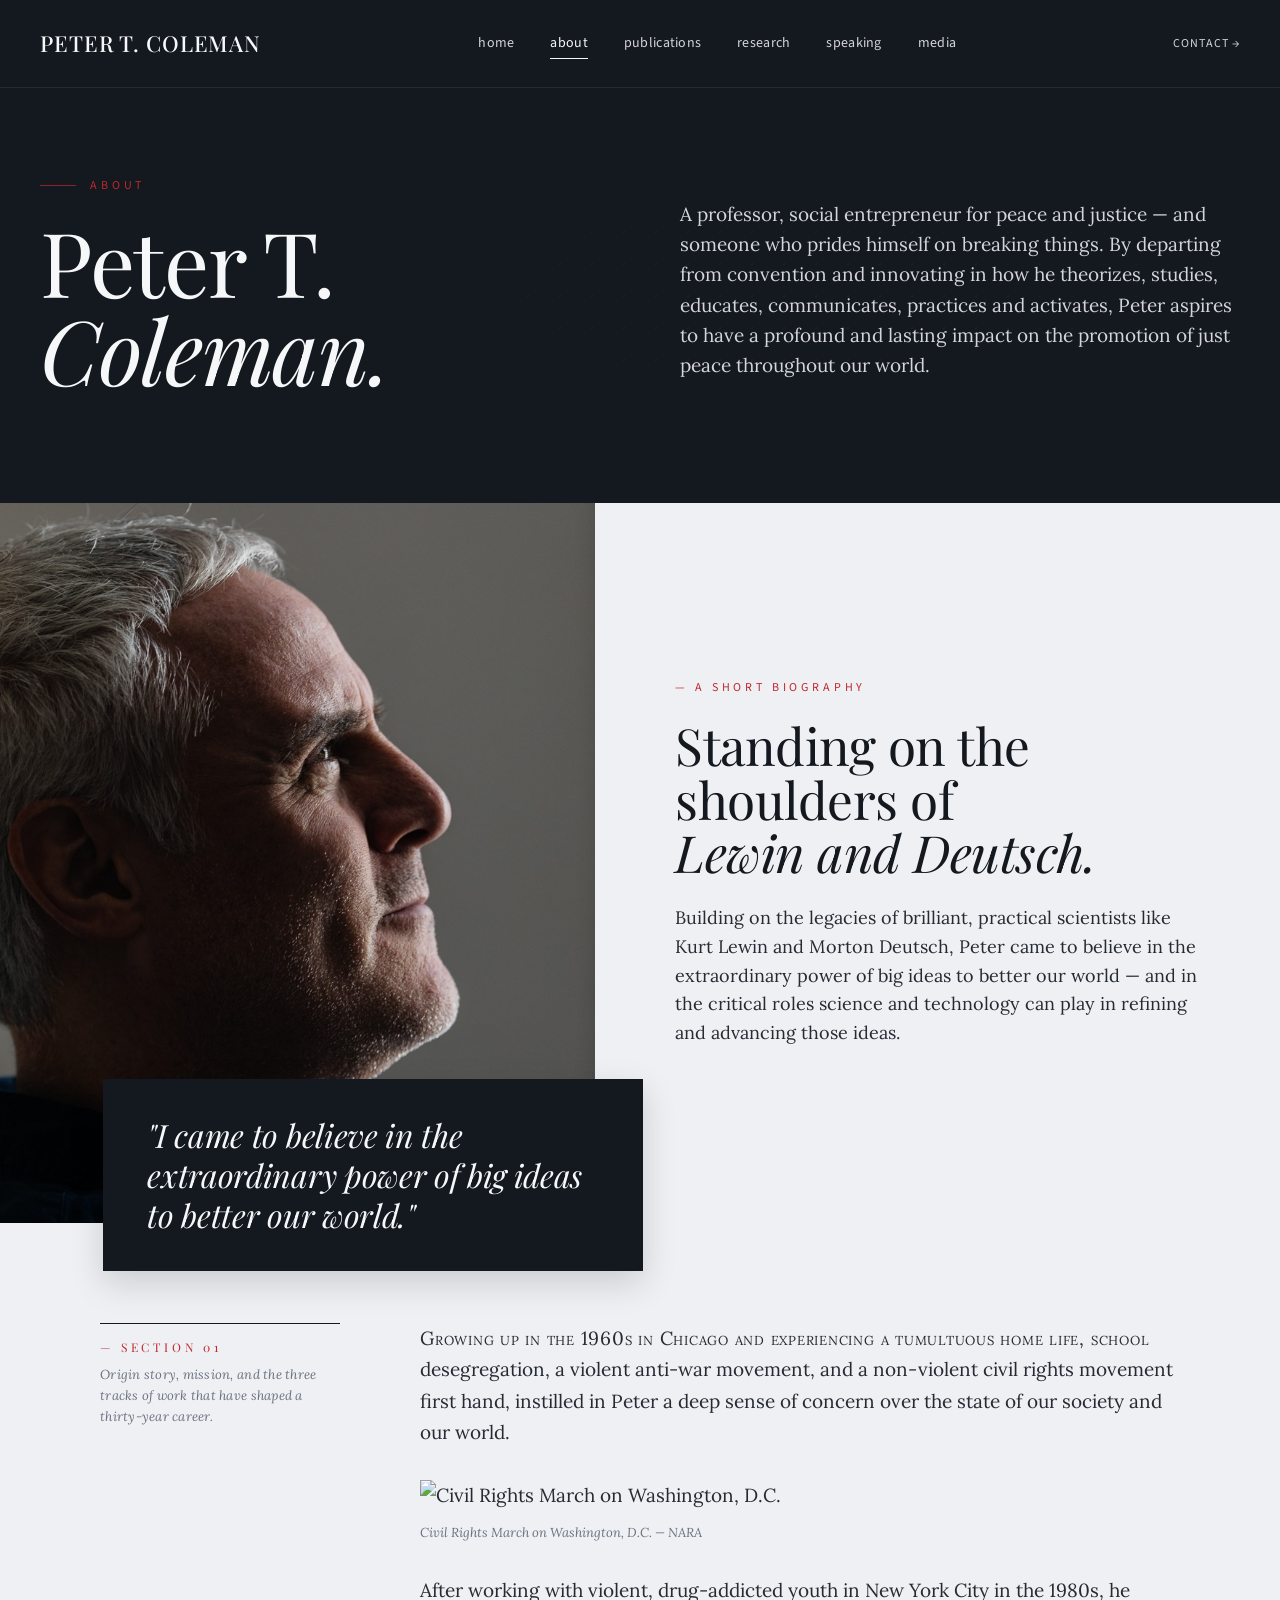
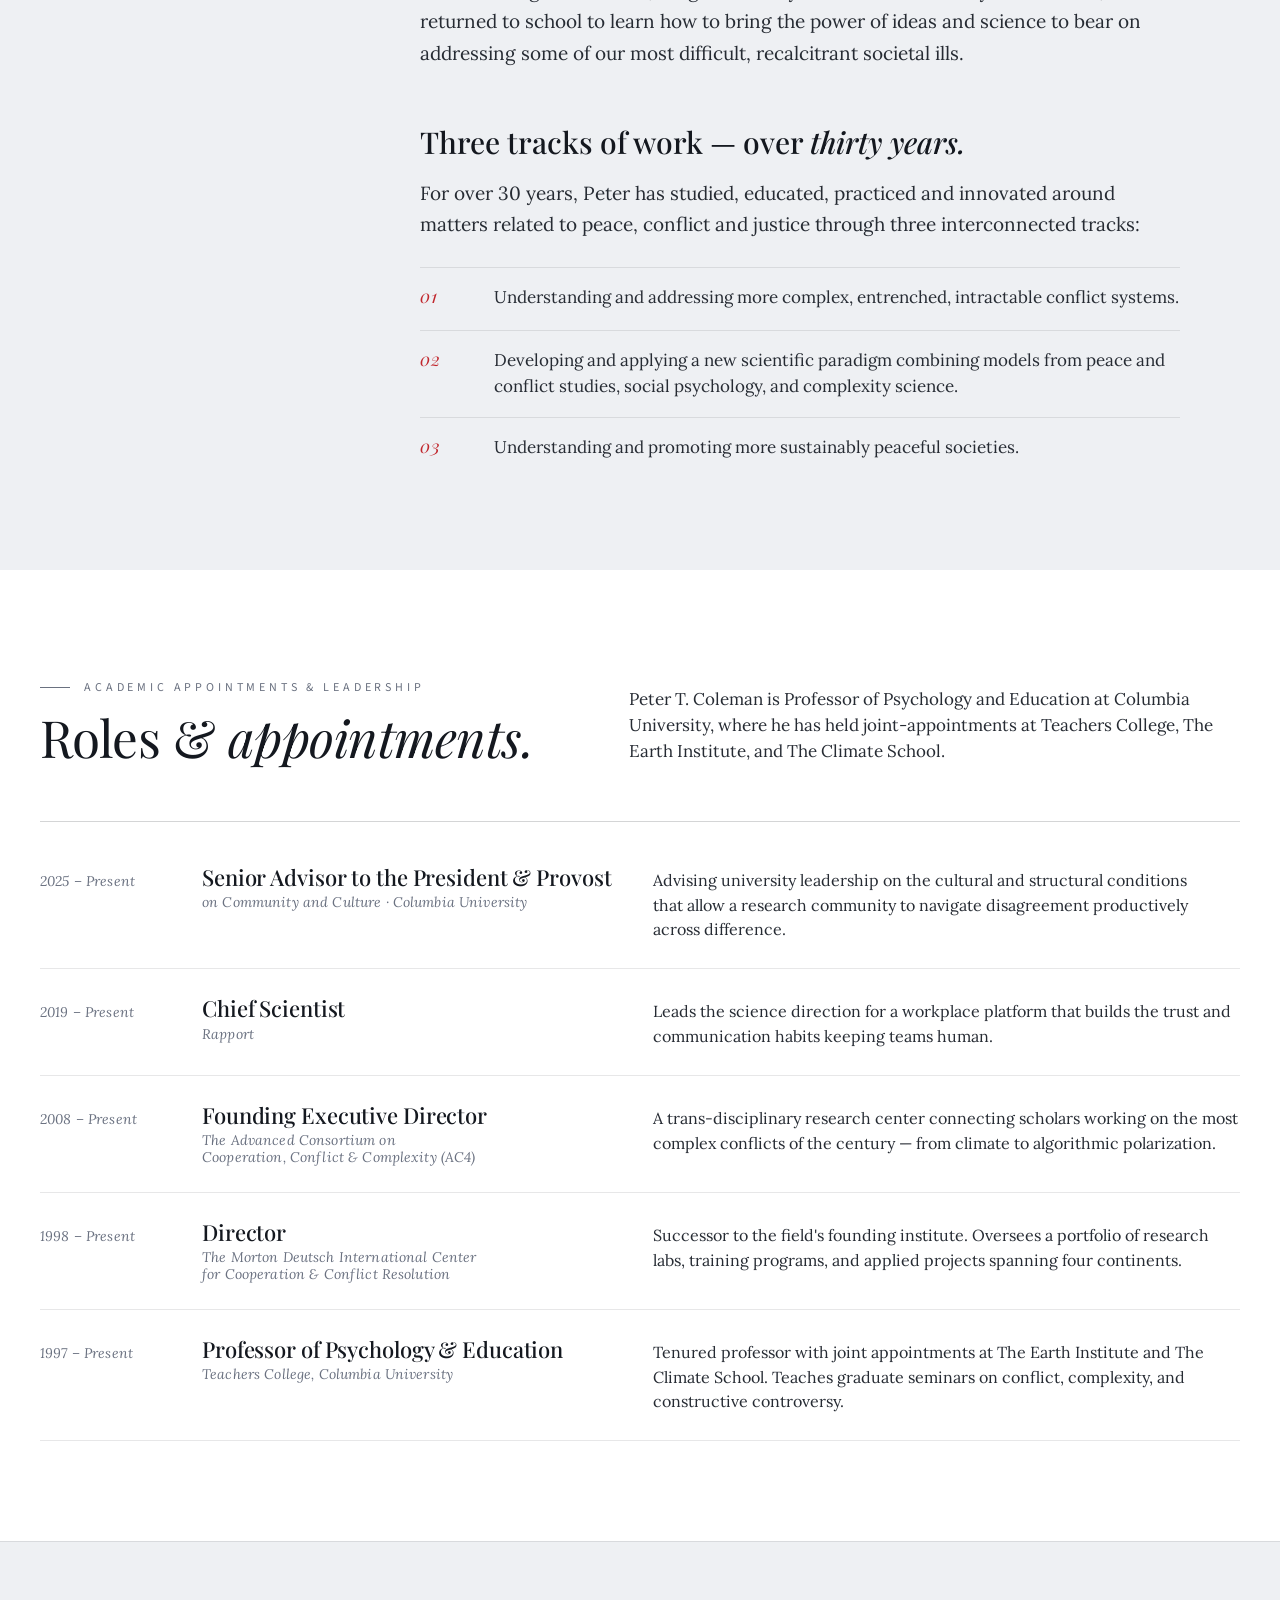
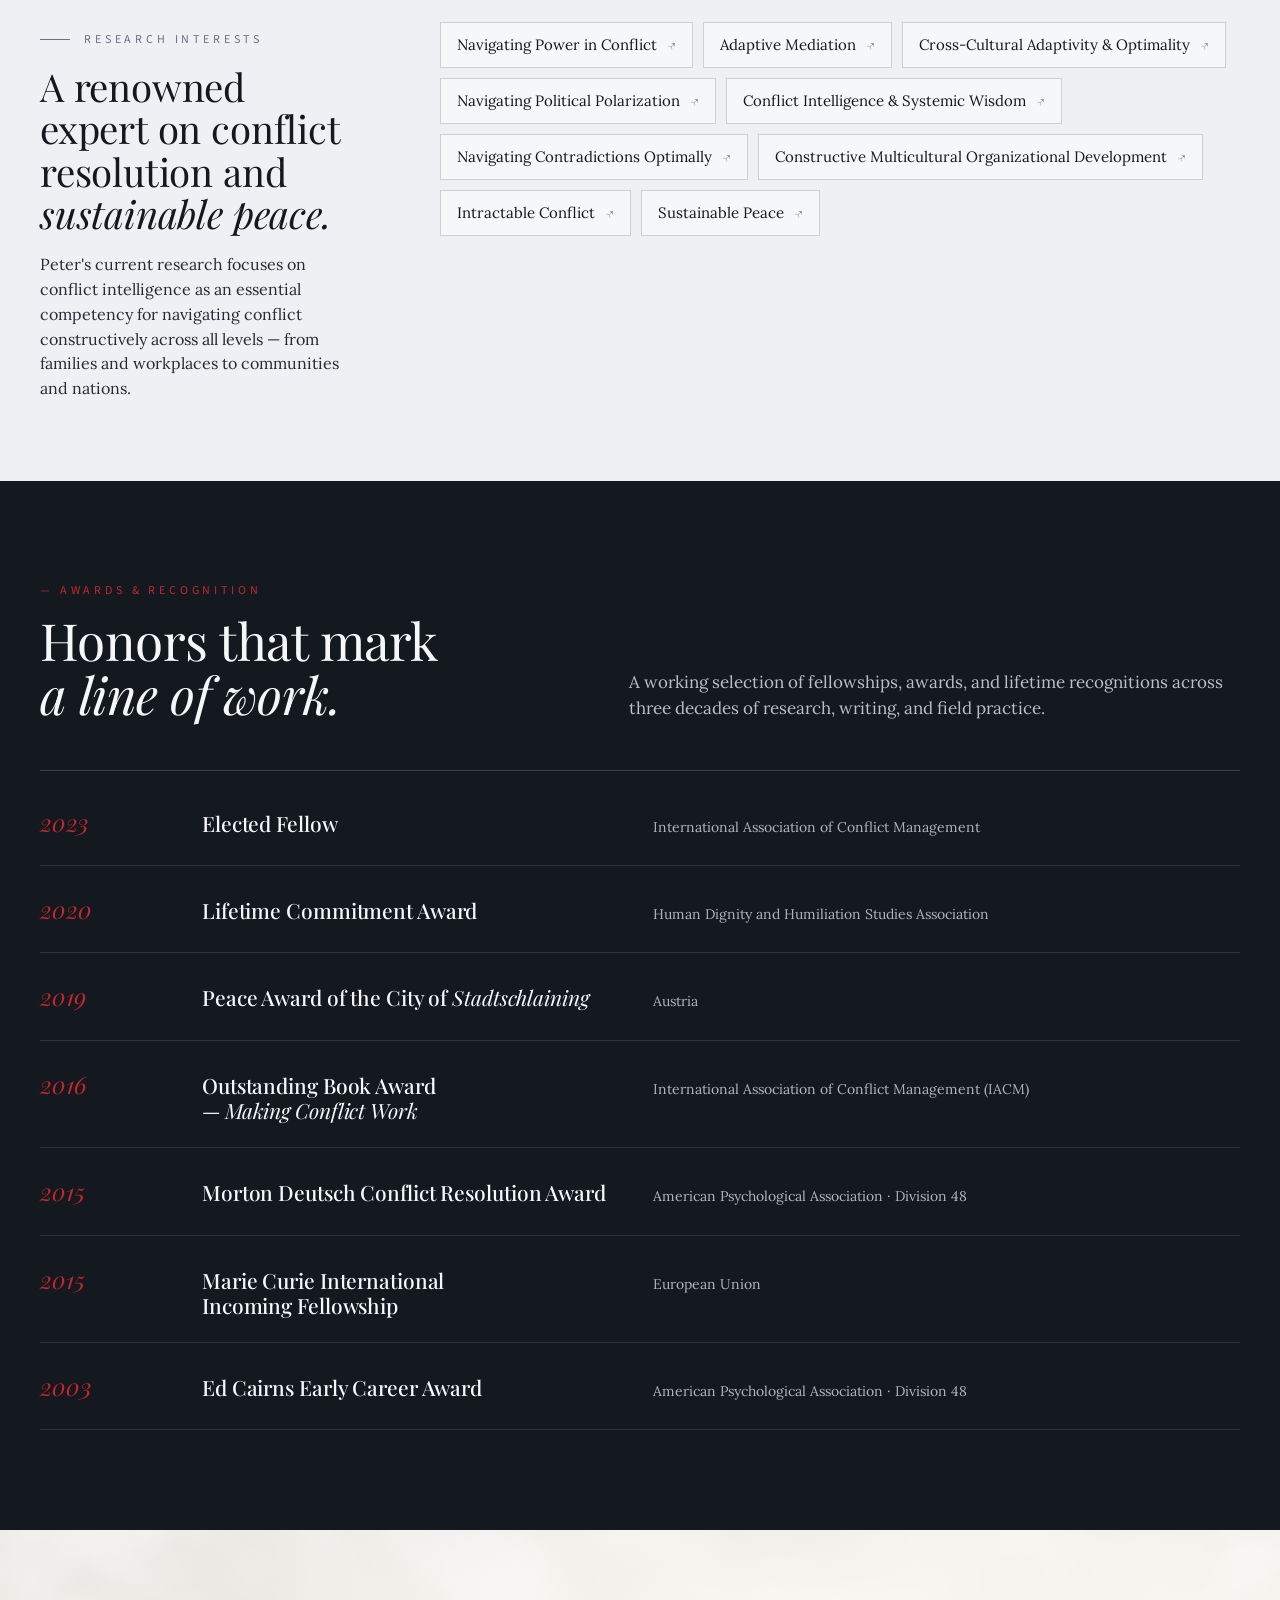
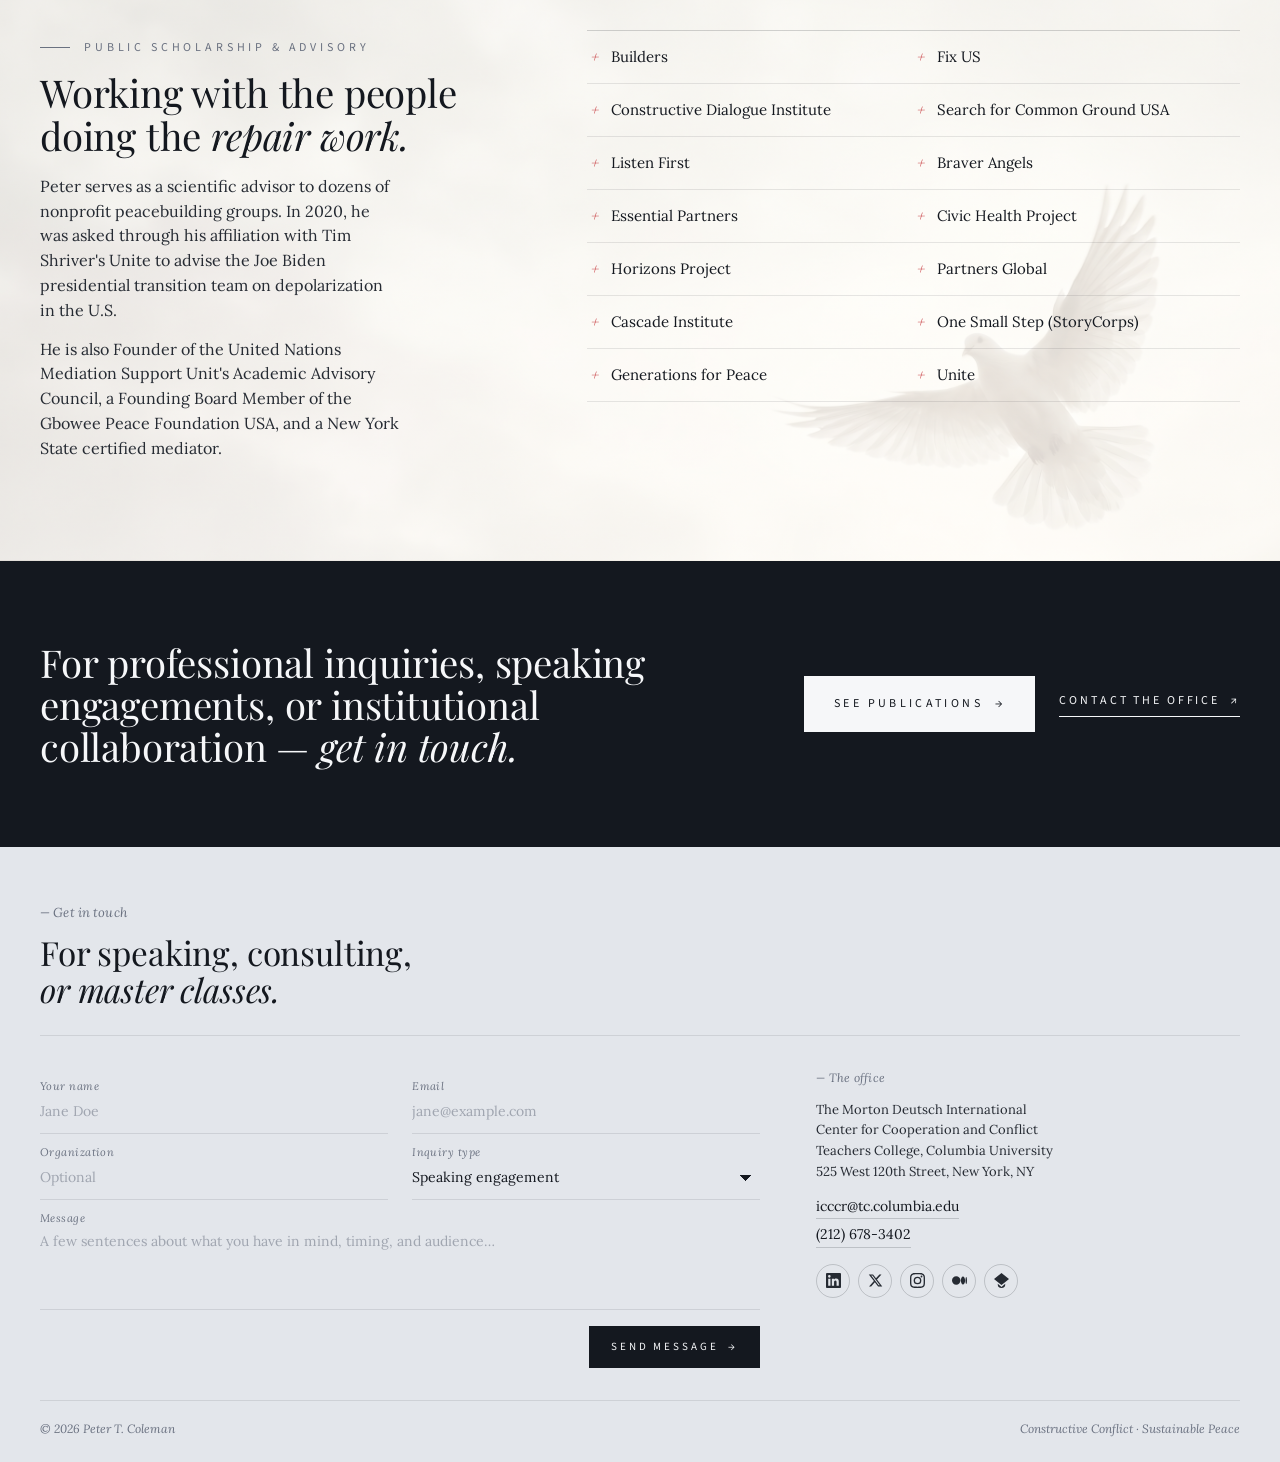
==== commit dafd653b: "full edit" ====
--- a/About.html
+++ b/About.html
@@ -64,11 +64,12 @@
     <div class="prose">
       <p>Growing up in the 1960s in Chicago and experiencing a tumultuous home life, school desegregation, a violent anti-war movement, and a non-violent civil rights movement first hand, instilled in Peter a deep sense of concern over the state of our society and our world.</p>
 
-      <img src="https://upload.wikimedia.org/wikipedia/commons/4/4c/Civil_Rights_March_on_Washington%2C_D.C._%28Leaders_marching_from_the_Washington_Monument_to_the_Lincoln_Memorial%29_-_NARA_-_542010.jpg" alt="Civil Rights March on Washington" style="margin: 32px 0; border-radius: 4px; width: 100%; height: auto;" />
+      <figure style="margin: 32px 0; display: block;">
+        <img src="https://upload.wikimedia.org/wikipedia/commons/4/4c/Civil_Rights_March_on_Washington%2C_D.C._%28Leaders_marching_from_the_Washington_Monument_to_the_Lincoln_Memorial%29_-_NARA_-_542010.jpg" alt="Civil Rights March on Washington, D.C." style="width: 100%; display: block;" />
+        <figcaption style="font-family: 'Lora', serif; font-style: italic; font-size: 13px; color: var(--ink-mute); margin-top: 10px;">Civil Rights March on Washington, D.C. — NARA</figcaption>
+      </figure>
 
       <p>After working with violent, drug-addicted youth in New York City in the 1980s, he returned to school to learn how to bring the power of ideas and science to bear on addressing some of our most difficult, recalcitrant societal ills.</p>
-
-
 
       <h3>Three tracks of work — over <em>thirty years.</em></h3>
 
@@ -228,7 +229,7 @@
         <li>Generations for Peace</li>
         <li>Unite</li>
       </ul>
-      <p class="advisory-note">Inquiries about advisory engagements, board service, or research collaboration are welcome through the office.</p>
+
     </div>
   </div>
 </section>
@@ -659,5 +660,77 @@
 })();
 </script>
 
+
+<style>
+  /* CV row — staggered fade-up */
+  .cv-row {
+    opacity: 0;
+    transform: translateY(18px);
+    transition: opacity 0.55s ease, transform 0.55s ease;
+  }
+  .cv-row.cv-revealed {
+    opacity: 1;
+    transform: translateY(0);
+  }
+
+  /* Award row — left-to-right wipe via overlay */
+  .award-row {
+    position: relative;
+  }
+  .award-row::after {
+    content: '';
+    position: absolute;
+    top: 0; right: 0; bottom: 0; left: 0;
+    background: rgb(20, 24, 31);
+    transform-origin: right center;
+    transform: scaleX(1);
+    transition: transform 0.7s cubic-bezier(0.77, 0, 0.175, 1);
+    pointer-events: none;
+    z-index: 2;
+  }
+  .award-row.award-revealed::after {
+    transform: scaleX(0);
+  }
+</style>
+
+<script>
+  // Roles & Appointments — staggered fade-up per row
+  // Honors — left-to-right wipe per row
+  // Use both IntersectionObserver and scroll fallback for maximum compatibility.
+  (function () {
+    function setupReveal(selector, revealClass, stagger) {
+      const rows = Array.from(document.querySelectorAll(selector));
+      if (!rows.length) return;
+      const revealedSet = new Set();
+
+      function revealIfInView() {
+        const vh = window.innerHeight || document.documentElement.clientHeight;
+        rows.forEach((row, idx) => {
+          if (revealedSet.has(row)) return;
+          const rect = row.getBoundingClientRect();
+          // Trigger when the row's top edge has crossed ~85% of viewport
+          // (also reveals any rows that have already scrolled past, so fast scrolls don't miss them)
+          if (rect.top < vh * 0.9) {
+            const groupIdx = rows.filter(r => revealedSet.has(r)).length;
+            revealedSet.add(row);
+            setTimeout(() => row.classList.add(revealClass), groupIdx * stagger);
+          }
+        });
+      }
+
+      window.addEventListener('scroll', revealIfInView, { passive: true });
+      window.addEventListener('resize', revealIfInView);
+      // Initial check (in case the section is already in view at load)
+      revealIfInView();
+      // And once more after layout settles
+      setTimeout(revealIfInView, 150);
+      setTimeout(revealIfInView, 600);
+    }
+
+    setupReveal('.cv-section .cv-row', 'cv-revealed', 100);
+    setupReveal('.awards-section .award-row', 'award-revealed', 80);
+  })();
+</script>
+
 </body>
 </html>
--- a/site.css
+++ b/site.css
@@ -654,7 +654,7 @@
   }
 
   /* INITIATIVES — interactive list + preview */
-  .init-section { padding: 0 40px 120px; background: #ffffff; }
+  .init-section { padding: 0 40px 120px; }
   .init-stage {
     max-width: 1280px; margin: 0 auto;
     display: grid;
--- a/page.css
+++ b/page.css
@@ -213,11 +213,6 @@
 @media (max-width: 900px) {
   .profile-inner { grid-template-columns: 1fr; }
   .profile-photo { min-height: 480px; }
-  .profile-photo .ph-caption {
-    right: 20px; bottom: -24px;
-    max-width: calc(100% - 40px);
-    font-size: 24px; padding: 24px 28px;
-  }
   .profile-text { padding: 64px 40px; }
 }
 
@@ -609,6 +604,96 @@
 /* MEDIA — appearances list */
 .appear-section { background: var(--paper); padding: 100px 40px 120px; }
 .appear-inner { max-width: 1280px; margin: 0 auto; }
+.archive-controls {
+  margin-top: 40px; padding: 24px 28px;
+  background: #ffffff; border: 1px solid var(--rule-soft);
+  display: flex; flex-direction: column; gap: 18px;
+}
+.archive-controls .ac-search {
+  position: relative; display: flex; align-items: center;
+  border-bottom: 1px solid var(--rule);
+}
+.archive-controls .ac-search-icon {
+  position: absolute; left: 4px; color: var(--ink-mute);
+  pointer-events: none;
+}
+.archive-controls .ac-search input {
+  width: 100%;
+  padding: 12px 8px 12px 32px;
+  border: 0; outline: none; background: transparent;
+  font-family: 'Lora', serif; font-size: 16px; color: var(--ink);
+}
+.archive-controls .ac-search input::placeholder {
+  color: var(--ink-mute); font-style: italic;
+}
+.archive-controls .ac-filters {
+  display: flex; flex-wrap: wrap; gap: 12px 18px; align-items: center;
+}
+.archive-controls .ac-filter {
+  display: inline-flex; align-items: center; gap: 10px;
+  font-size: 11px; letter-spacing: 0.22em; text-transform: uppercase;
+  color: var(--ink-mute);
+}
+.archive-controls .ac-filter select {
+  font-family: 'Lora', serif; font-style: normal;
+  font-size: 14px; letter-spacing: 0; text-transform: none;
+  color: var(--ink); background: transparent;
+  border: 0; border-bottom: 1px solid var(--ink);
+  padding: 6px 22px 6px 0; cursor: pointer;
+  appearance: none;
+  background-image: linear-gradient(45deg, transparent 50%, var(--ink) 50%), linear-gradient(135deg, var(--ink) 50%, transparent 50%);
+  background-position: calc(100% - 10px) 55%, calc(100% - 5px) 55%;
+  background-size: 5px 5px, 5px 5px;
+  background-repeat: no-repeat;
+}
+.archive-controls .ac-clear {
+  margin-left: auto;
+  font-size: 11px; letter-spacing: 0.24em; text-transform: uppercase;
+  background: transparent; border: 0; padding: 6px 0;
+  color: var(--ink-mute); cursor: pointer;
+  border-bottom: 1px solid transparent;
+  transition: color 0.2s, border-color 0.2s;
+}
+.archive-controls .ac-clear:hover { color: var(--accent); border-bottom-color: var(--accent); }
+.archive-controls .ac-status {
+  font-family: 'Lora', serif; font-style: italic;
+  font-size: 13px; color: var(--ink-mute);
+}
+.appear-list li.is-hidden { display: none; }
+.appear-list li.no-match-empty {
+  list-style: none; padding: 40px 0; text-align: center;
+  font-family: 'Lora', serif; font-style: italic; color: var(--ink-mute);
+}
+.ac-pagination {
+  display: flex; align-items: center; justify-content: center;
+  gap: 18px; margin-top: 56px; padding-top: 32px;
+  border-top: 1px solid var(--rule-soft);
+}
+.ac-pagination .ac-pg-btn {
+  font-size: 11px; letter-spacing: 0.24em; text-transform: uppercase;
+  background: transparent; border: 0; padding: 8px 12px;
+  color: var(--ink); cursor: pointer;
+  border-bottom: 1px solid var(--ink);
+  display: inline-flex; align-items: center; gap: 8px;
+  transition: color 0.2s, border-color 0.2s, gap 0.2s;
+}
+.ac-pagination .ac-pg-btn:hover:not(:disabled) { color: var(--accent); border-color: var(--accent); gap: 12px; }
+.ac-pagination .ac-pg-btn:disabled { color: var(--ink-mute); border-color: var(--rule); cursor: not-allowed; }
+.ac-pagination .ac-pg-pages {
+  list-style: none; display: flex; gap: 6px; padding: 0; margin: 0;
+}
+.ac-pagination .ac-pg-num {
+  font-family: 'Playfair Display', serif; font-style: italic;
+  font-size: 16px; min-width: 36px; height: 36px; padding: 0 10px;
+  background: transparent; border: 1px solid transparent;
+  color: var(--ink-mute); cursor: pointer;
+  transition: color 0.2s, border-color 0.2s;
+}
+.ac-pagination .ac-pg-num:hover { color: var(--accent); }
+.ac-pagination .ac-pg-num.is-current {
+  color: var(--accent); border-color: var(--accent);
+  font-style: italic;
+}
 .appear-list { list-style: none; border-top: 1px solid var(--rule); margin-top: 32px; }
 .appear-row {
   display: grid;
@@ -780,7 +865,16 @@
 }
 
 /* ADVISORY — partner list */
-.advisory-section { background: #ffffff; padding: 100px 40px; }
+.advisory-section {
+  position: relative;
+  padding: 100px 40px;
+  background-image:
+    linear-gradient(rgba(255, 255, 255, 0.55), rgba(255, 255, 255, 0.65)),
+    url('images/about/advisory-bg.png');
+  background-size: cover;
+  background-position: center;
+  background-repeat: no-repeat;
+}
 .advisory-inner { max-width: 1280px; margin: 0 auto; display: grid; grid-template-columns: 1fr 1.4fr; gap: 80px; }
 .advisory-inner .label { font-size: 12px; letter-spacing: 0.32em; text-transform: uppercase; color: var(--ink-mute); margin-bottom: 14px; display: inline-flex; gap: 14px; align-items: center; }
 .advisory-inner .label .bar { width: 30px; height: 1px; background: var(--ink-mute); }
@@ -951,10 +1045,43 @@
 }
 
 /* LABS & CENTERS — three cards */
-.labs-section { background: var(--paper); padding: 100px 40px; }
-.labs-inner { max-width: 1280px; margin: 0 auto; }
+.labs-section {
+  position: relative;
+  padding: 100px 40px;
+  background-image:
+    linear-gradient(rgba(20, 22, 28, 0.72), rgba(20, 22, 28, 0.78)),
+    url('images/research/labs-bg.jpg');
+  background-size: cover;
+  background-position: center;
+  background-attachment: fixed;
+  color: #f6f4ef;
+}
+.labs-section .tracks-head { color: #f6f4ef; }
+.labs-section .tracks-head h2 { color: #f6f4ef; }
+.labs-section .tracks-head .label { color: rgba(246, 244, 239, 0.78); }
+.labs-section .tracks-head .label .bar { background: var(--accent); }
+.labs-section .tracks-head p { color: rgba(246, 244, 239, 0.82); }
+.labs-inner { max-width: 1280px; margin: 0 auto; position: relative; }
+.labs-head { max-width: 720px; margin-bottom: 56px; }
+.labs-head .label { font-size: 12px; letter-spacing: 0.32em; text-transform: uppercase; color: rgba(246, 244, 239, 0.78); margin-bottom: 18px; display: inline-flex; align-items: center; gap: 14px; }
+.labs-head .label .bar { width: 30px; height: 1px; background: var(--accent); }
+.labs-head h2 {
+  font-family: 'Playfair Display', serif; font-weight: 400;
+  font-size: clamp(34px, 4vw, 52px); line-height: 1.05;
+  letter-spacing: -0.01em; text-wrap: balance;
+  color: #f6f4ef;
+  margin-bottom: 20px;
+}
+.labs-head h2 em { font-style: italic; }
+.labs-head p {
+  font-family: 'Lora', serif; font-size: 17px; line-height: 1.6;
+  color: rgba(246, 244, 239, 0.82); max-width: 56ch; text-wrap: pretty;
+}
 .labs-grid {
-  display: grid; grid-template-columns: repeat(3, 1fr); gap: 32px; margin-top: 48px;
+  display: grid; grid-template-columns: repeat(2, minmax(0, 1fr)); gap: 32px;
+}
+@media (max-width: 1024px) {
+  .labs-grid { grid-template-columns: 1fr; }
 }
 .lab-card {
   background: #ffffff;
@@ -980,7 +1107,10 @@
   letter-spacing: -0.005em;
   margin-bottom: 8px;
   text-wrap: balance;
-}
+  color: var(--ink);
+}
+.lab-card p { color: var(--ink-soft); }
+.lab-card .lab-cta { color: var(--ink); border-color: var(--ink); }
 .lab-card h3 em { font-style: italic; font-weight: 400; }
 .lab-card .lab-sub {
   font-family: 'Lora', serif; font-style: italic;
@@ -1004,7 +1134,7 @@
   transition: color 0.25s, border-color 0.25s, gap 0.25s;
 }
 .lab-card .lab-cta:hover { color: var(--accent); border-color: var(--accent); gap: 16px; }
-@media (max-width: 1024px) { .labs-grid { grid-template-columns: 1fr; } }
+
 
 /* SELECTED PUBLICATIONS — accordion */
 .pubs-section { background: #ffffff; padding: 100px 40px 120px; }
@@ -1036,7 +1166,7 @@
   display: block;
   font-family: 'Playfair Display', serif; font-style: normal;
   font-size: 32px; line-height: 1;
-  color: var(--ink);
+  color: var(--accent);
   letter-spacing: -0.01em;
   margin-bottom: 4px;
 }
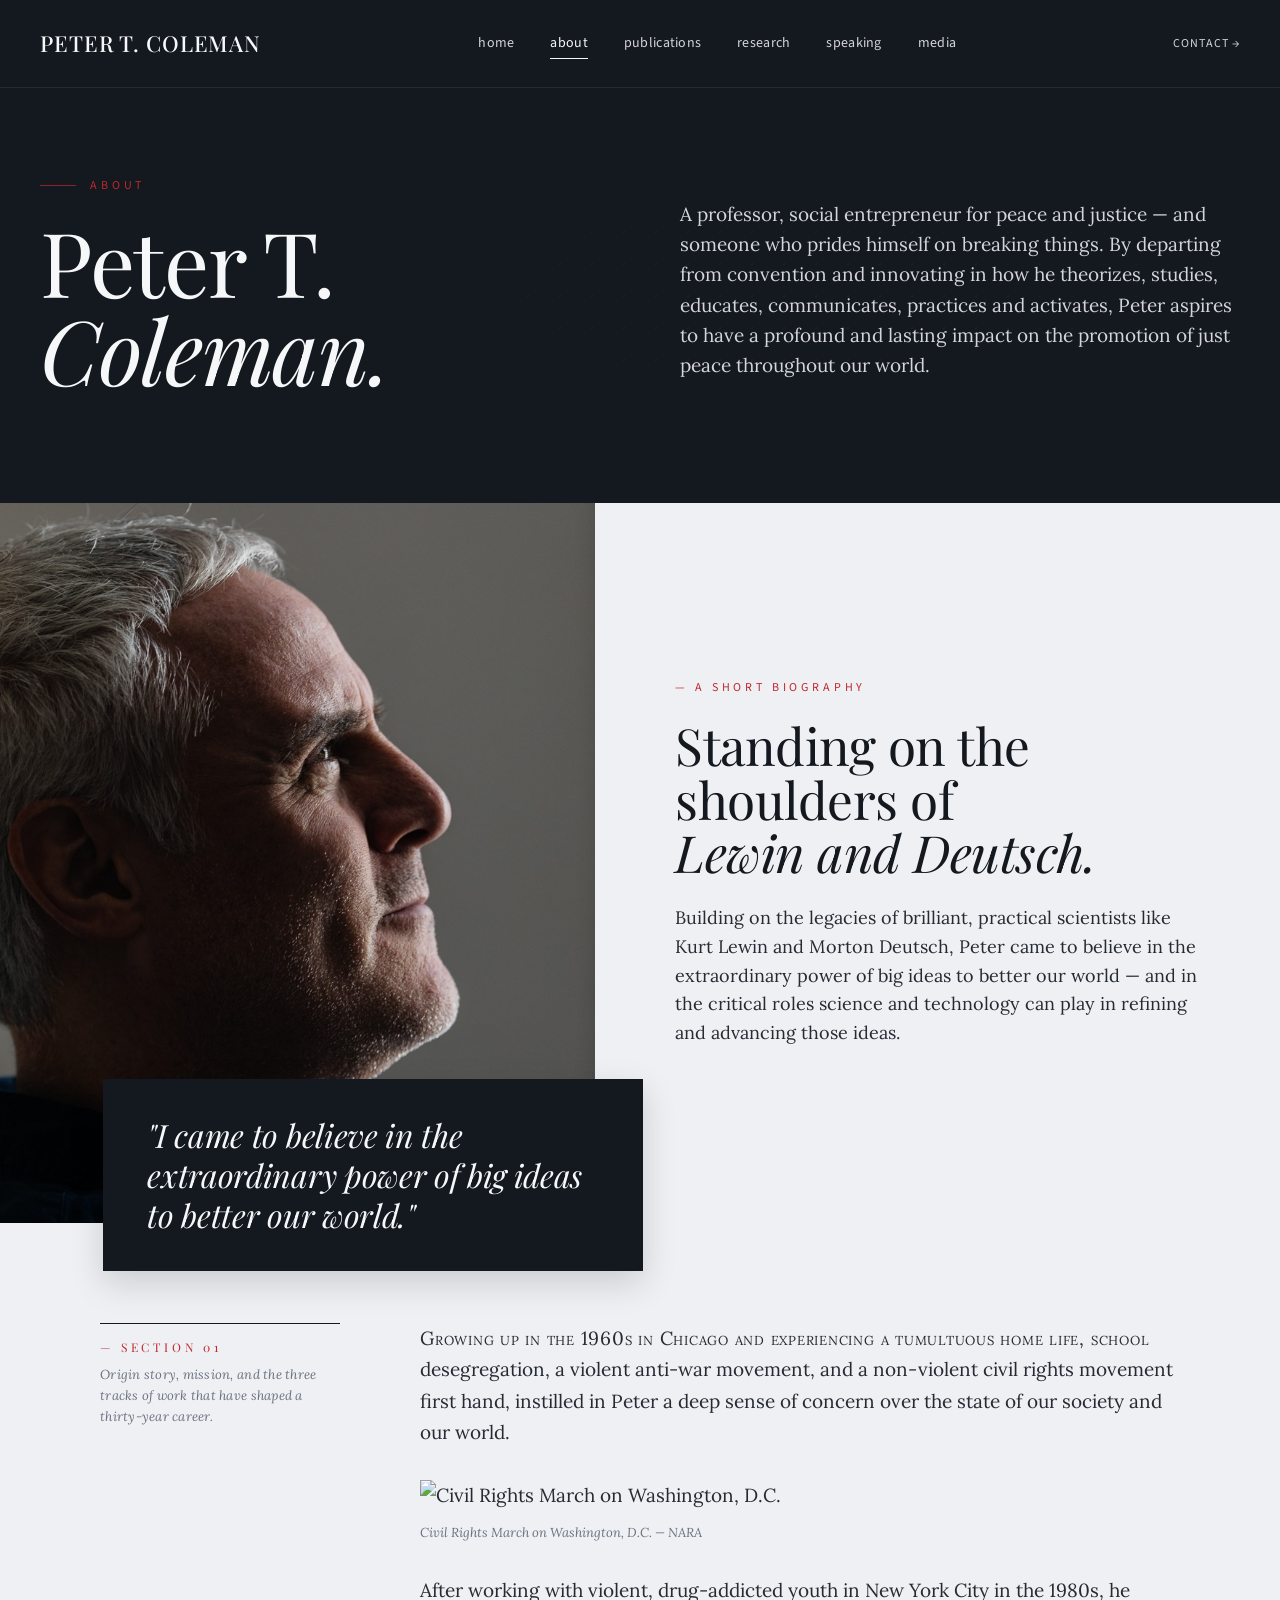
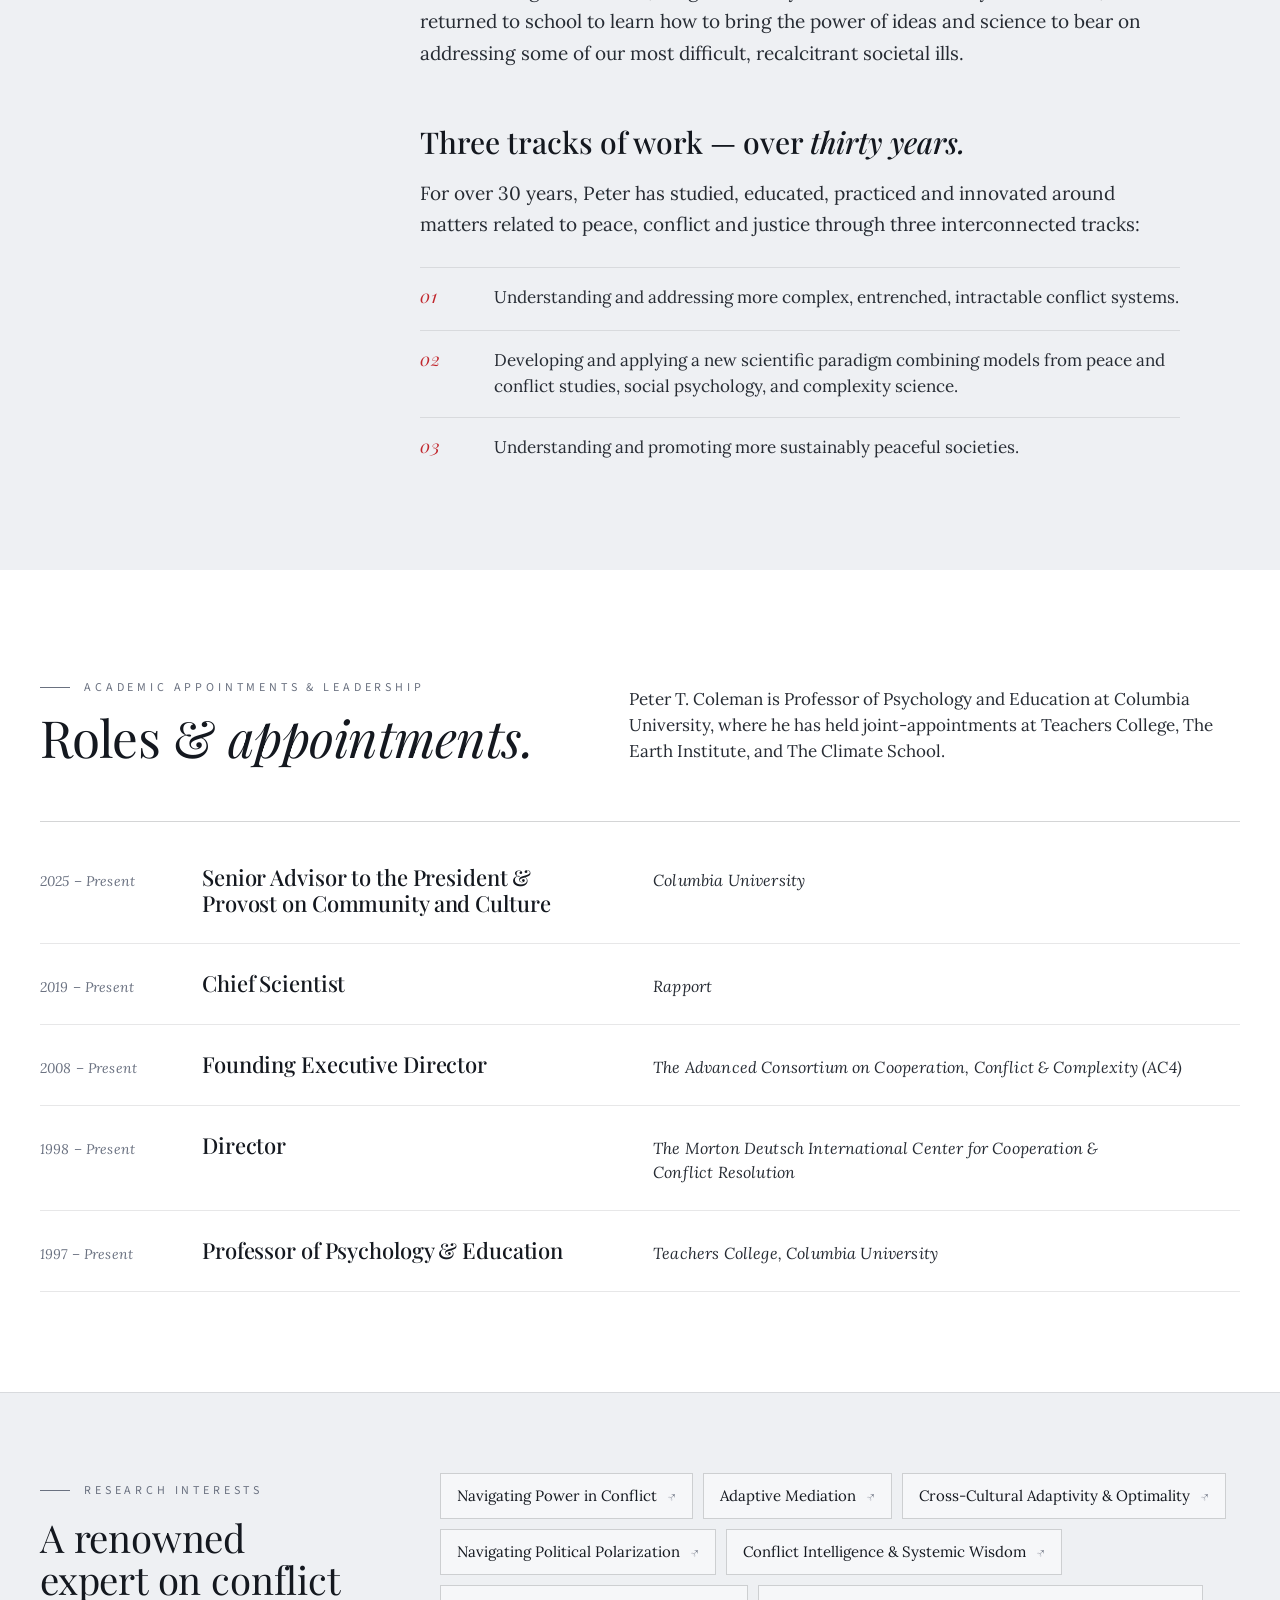
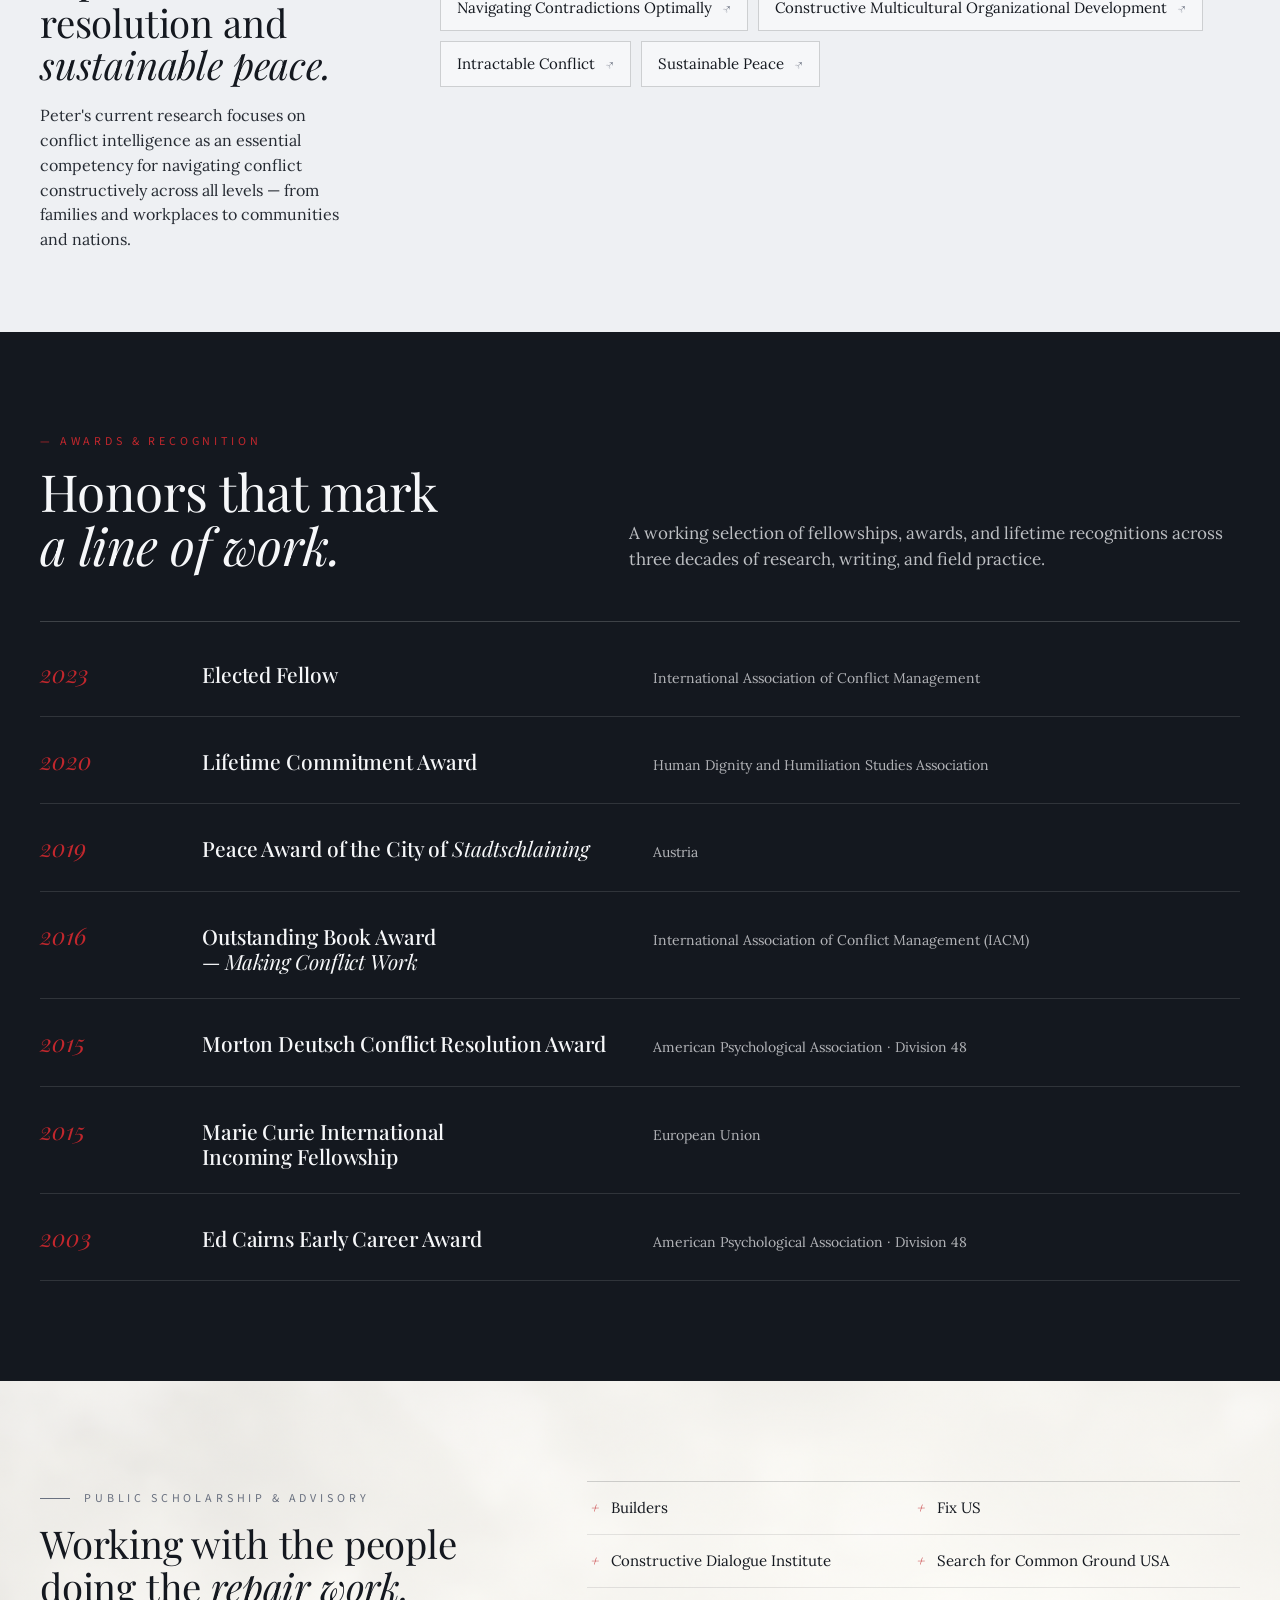
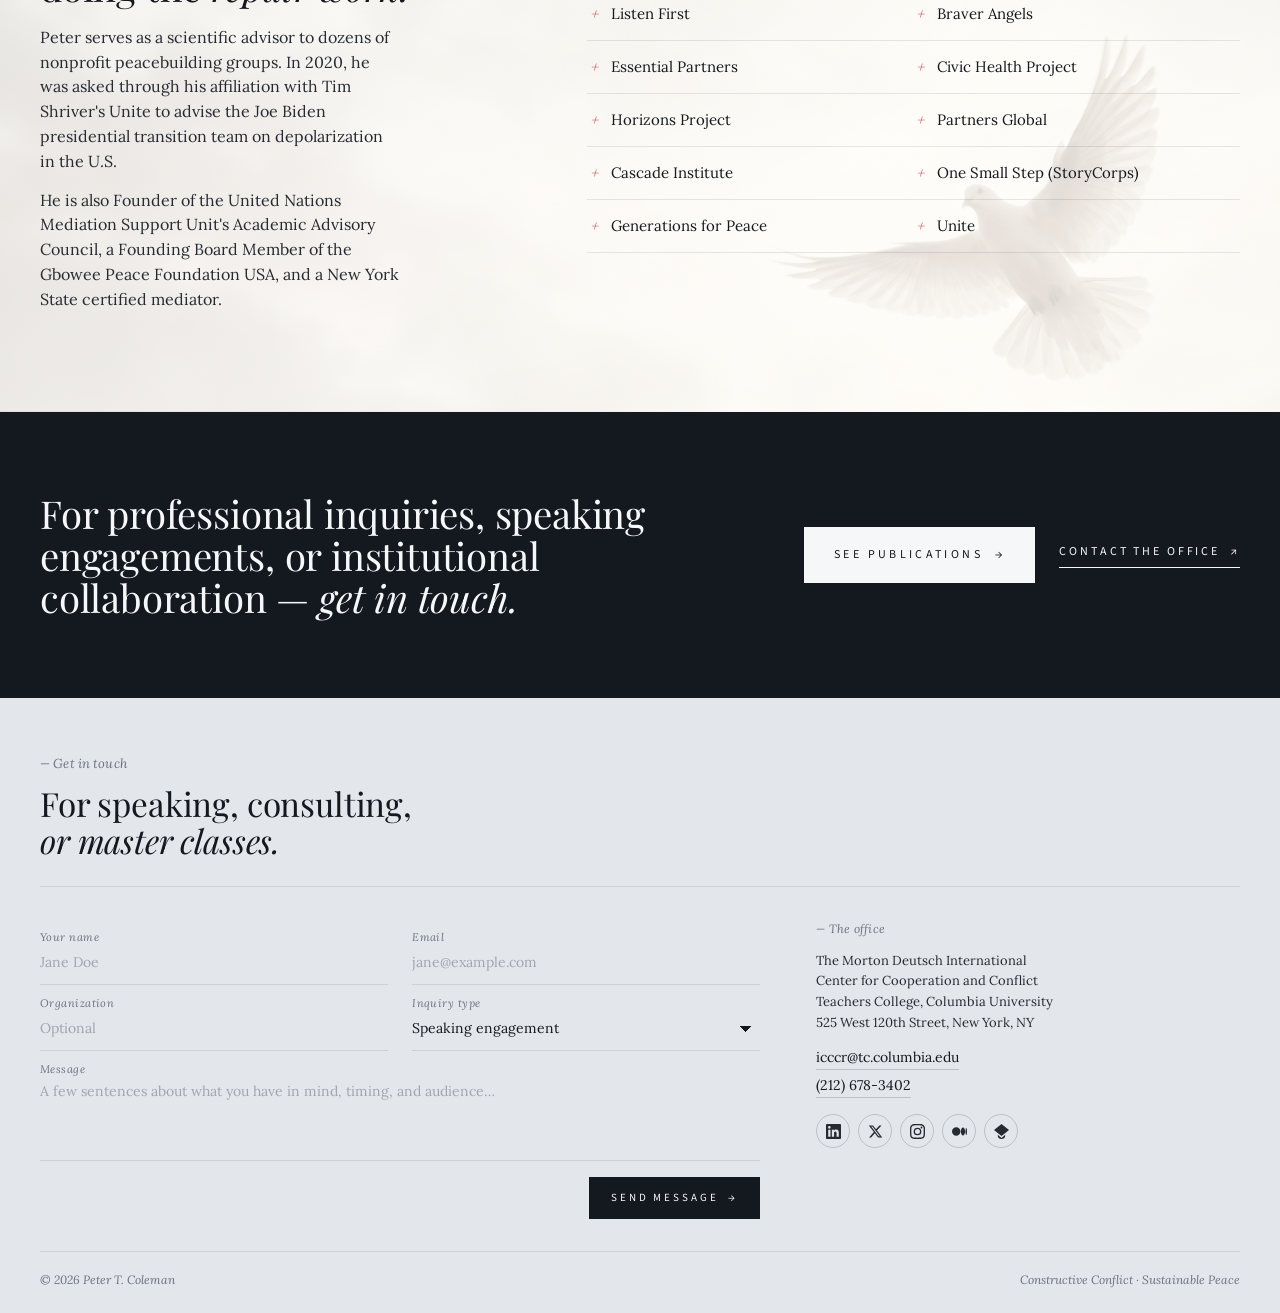
==== commit 137d22b9: "Connect site content to Google Sheets and refine media/publications UX. Load homepage updates and me" ====
--- a/About.html
+++ b/About.html
@@ -105,32 +105,32 @@
 
     <div class="cv-row">
       <div class="yr">2025 – Present</div>
-      <div class="role">Senior Advisor to the President &amp; Provost <span class="org">on Community and Culture · Columbia University</span></div>
-      <div class="desc">Advising university leadership on the cultural and structural conditions that allow a research community to navigate disagreement productively across difference.</div>
+      <div class="role">Senior Advisor to the President &amp; Provost on Community and Culture</div>
+      <div class="org">Columbia University</div>
     </div>
 
     <div class="cv-row">
       <div class="yr">2019 – Present</div>
-      <div class="role">Chief Scientist <span class="org">Rapport</span></div>
-      <div class="desc">Leads the science direction for a workplace platform that builds the trust and communication habits keeping teams human.</div>
+      <div class="role">Chief Scientist</div>
+      <div class="org">Rapport</div>
     </div>
 
     <div class="cv-row">
       <div class="yr">2008 – Present</div>
-      <div class="role">Founding Executive Director <span class="org">The Advanced Consortium on Cooperation, Conflict &amp; Complexity (AC4)</span></div>
-      <div class="desc">A trans-disciplinary research center connecting scholars working on the most complex conflicts of the century — from climate to algorithmic polarization.</div>
+      <div class="role">Founding Executive Director</div>
+      <div class="org">The Advanced Consortium on Cooperation, Conflict &amp; Complexity (AC4)</div>
     </div>
 
     <div class="cv-row">
       <div class="yr">1998 – Present</div>
-      <div class="role">Director <span class="org">The Morton Deutsch International Center for Cooperation &amp; Conflict Resolution</span></div>
-      <div class="desc">Successor to the field's founding institute. Oversees a portfolio of research labs, training programs, and applied projects spanning four continents.</div>
+      <div class="role">Director</div>
+      <div class="org">The Morton Deutsch International Center for Cooperation &amp; Conflict Resolution</div>
     </div>
 
     <div class="cv-row">
       <div class="yr">1997 – Present</div>
-      <div class="role">Professor of Psychology &amp; Education <span class="org">Teachers College, Columbia University</span></div>
-      <div class="desc">Tenured professor with joint appointments at The Earth Institute and The Climate School. Teaches graduate seminars on conflict, complexity, and constructive controversy.</div>
+      <div class="role">Professor of Psychology &amp; Education</div>
+      <div class="org">Teachers College, Columbia University</div>
     </div>
   </div>
 </section>
@@ -318,7 +318,7 @@
           <a href="#" aria-label="Medium" title="Medium">
             <svg viewBox="0 0 24 24" aria-hidden="true"><path d="M13.54 12a6.8 6.8 0 0 1-6.77 6.82A6.8 6.8 0 0 1 0 12a6.8 6.8 0 0 1 6.77-6.82A6.8 6.8 0 0 1 13.54 12zm7.42 0c0 3.54-1.51 6.42-3.38 6.42-1.87 0-3.39-2.88-3.39-6.42s1.52-6.42 3.39-6.42 3.38 2.88 3.38 6.42M24 12c0 3.17-.53 5.75-1.19 5.75-.66 0-1.19-2.58-1.19-5.75s.53-5.75 1.19-5.75C23.47 6.25 24 8.83 24 12z"/></svg>
           </a>
-          <a href="#" aria-label="Google Scholar" title="Google Scholar">
+          <a href="https://scholar.google.com/citations?user=vtAunVIAAAAJ&amp;hl=en" target="_blank" rel="noopener" aria-label="Google Scholar" title="Google Scholar">
             <svg viewBox="0 0 24 24" aria-hidden="true"><path d="M12 0L0 9.5l4.838 3.94v.005L12 19.276l7.162-5.83v-.006L24 9.5 12 0zm-7.165 13.99v.001L12 19.726l-.038.03L4.835 13.99zM12 24a6 6 0 0 1-6-6c0-.21.011-.418.032-.624L12 22.276l5.968-4.9c.021.206.032.414.032.624a6 6 0 0 1-6 6z"/></svg>
           </a>
         </div>
--- a/site.css
+++ b/site.css
@@ -381,7 +381,7 @@
     flex-shrink: 0;
   }
   .marquee img {
-    height: 22px; width: auto; max-width: 100px;
+    height: 26px; width: auto; max-width: 120px;
     object-fit: contain;
     filter: grayscale(1) contrast(1.1);
     mix-blend-mode: multiply;
@@ -389,8 +389,8 @@
     transition: filter 0.4s, mix-blend-mode 0.4s, opacity 0.4s;
     flex-shrink: 0;
   }
-  .marquee img.tall { height: 34px; max-width: 130px; }
-  .marquee img.bbc { height: 76px; max-width: 220px; }
+  .marquee img.tall { height: 41px; max-width: 156px; }
+  .marquee img.bbc { height: 91px; max-width: 264px; }
   .marquee img:hover {
     filter: grayscale(0) contrast(1);
     mix-blend-mode: normal;
@@ -496,7 +496,7 @@
 
   /* LATEST UPDATES */
   .updates-section {
-    padding: 120px 40px 100px;
+    padding: 48px 40px 48px;
     background: var(--paper);
   }
   .updates-inner { max-width: 1280px; margin: 0 auto; }
@@ -505,7 +505,7 @@
     justify-content: space-between;
     align-items: center;
     gap: 24px;
-    padding-bottom: 48px;
+    padding-bottom: 20px;
   }
   .updates-head .label {
     font-size: 12px; letter-spacing: 0.32em; text-transform: uppercase;
@@ -523,134 +523,158 @@
     display: none;
   }
   .updates-head h2 em { font-style: italic; }
-  .updates-head .all-link {
-    font-size: 12px; letter-spacing: 0.24em; text-transform: uppercase;
-    display: inline-flex; align-items: center; gap: 10px;
-    border-bottom: 1px solid var(--ink);
-    padding-bottom: 4px;
-    color: var(--ink);
-    white-space: nowrap;
-    transition: color 0.2s, border-color 0.2s, gap 0.25s;
-  }
-  .updates-head .all-link:hover { color: var(--accent); border-color: var(--accent); gap: 16px; }
-
-  .updates-grid {
+
+  /* Updates carousel */
+  .updates-carousel {
+    position: relative;
+  }
+  .uc-track {
+    position: relative;
+    min-height: 0;
+    transition: opacity 0.3s ease;
+  }
+  .uc-track.is-loading {
+    min-height: 200px;
+    opacity: 0.35;
+  }
+  .uc-slide {
+    position: absolute;
+    inset: 0;
+    z-index: 0;
+    opacity: 0;
+    visibility: hidden;
+    transition: opacity 0.65s ease, visibility 0.65s;
+    pointer-events: none;
+  }
+  .uc-slide.is-active {
+    position: relative;
+    z-index: 1;
+    opacity: 1;
+    visibility: visible;
+    pointer-events: auto;
+  }
+  .uc-slide-inner {
     display: grid;
-    grid-template-columns: 0.85fr 1fr;
-    gap: 64px;
-    align-items: start;
-  }
-
-  /* Featured update — left column, image only */
-  .update-featured { display: block; color: inherit; }
-  .update-featured .u-thumb {
-    position: relative;
-    width: 100%;
-    aspect-ratio: 4 / 5;
+    grid-template-columns: 1fr 1fr;
+    gap: 40px;
+    align-items: center;
+    color: inherit;
+  }
+  .uc-thumb {
     background: var(--paper-2);
     overflow: hidden;
-  }
-  .update-featured .u-thumb img {
-    width: 100%; height: 100%;
+    width: 100%;
+    aspect-ratio: 16 / 9;
+    max-height: 200px;
+  }
+  .uc-thumb img {
+    width: 100%;
+    height: 100%;
     object-fit: cover;
     display: block;
     transition: transform 0.6s cubic-bezier(0.2, 0.7, 0.2, 1);
   }
-  .update-featured:hover .u-thumb img { transform: scale(1.03); }
-  .update-featured .u-flag {
-    position: absolute; left: 0; top: 0;
-    background: var(--accent); color: var(--cream);
-    font-size: 11px; letter-spacing: 0.28em; text-transform: uppercase;
-    padding: 10px 16px;
-  }
-
-  /* Right column — featured headline + description on top of headline list */
-  .updates-right { display: flex; flex-direction: column; gap: 36px; }
-  .feature-text .u-date {
-    font-family: 'Lora', serif; font-style: italic;
-    font-size: 14px; color: var(--ink-mute);
-    margin-bottom: 14px;
-  }
-  .feature-text .u-title {
+  .uc-slide-inner:hover .uc-thumb img { transform: scale(1.03); }
+  .uc-body { min-width: 0; padding-top: 4px; }
+  .uc-body .u-title {
     font-family: 'Playfair Display', serif;
     font-weight: 400;
-    font-size: 38px;
-    line-height: 1.1;
+    font-size: 26px;
+    line-height: 1.15;
     color: var(--ink);
-    margin-bottom: 18px;
+    margin-bottom: 8px;
     text-wrap: balance;
     transition: color 0.25s;
   }
-  .feature-text:hover .u-title { color: var(--accent); }
-  .feature-text .u-title em { font-style: italic; }
-  .feature-text .u-blurb {
-    font-family: 'Lora', serif;
-    font-size: 17px; line-height: 1.55;
+  .uc-slide-inner:hover .u-title { color: var(--accent); }
+  .uc-body .u-title em { font-style: italic; }
+  .uc-body .u-date {
+    font-family: 'Lora', serif;
+    font-style: italic;
+    font-size: 13px;
+    color: var(--ink-mute);
+    margin-bottom: 12px;
+  }
+  .uc-body .u-blurb {
+    font-family: 'Lora', serif;
+    font-size: 15px;
+    line-height: 1.5;
     color: var(--ink-soft);
-    margin-bottom: 22px;
-    max-width: 56ch;
+    margin-bottom: 16px;
     text-wrap: pretty;
   }
-  .feature-text .u-cta {
-    font-size: 12px; letter-spacing: 0.24em; text-transform: uppercase;
-    display: inline-flex; align-items: center; gap: 10px;
+  .uc-body .u-cta {
+    font-size: 11px;
+    letter-spacing: 0.22em;
+    text-transform: uppercase;
+    display: inline-flex;
+    align-items: center;
+    gap: 8px;
     border-bottom: 1px solid var(--ink);
-    padding-bottom: 4px;
+    padding-bottom: 3px;
     color: var(--ink);
     transition: color 0.25s, border-color 0.25s, gap 0.25s;
   }
-  .feature-text:hover .u-cta { color: var(--accent); border-color: var(--accent); gap: 16px; }
-
-  /* Headline list */
-  .updates-list { list-style: none; border-top: 1px solid var(--rule); }
-  .update-item {
-    display: grid;
-    grid-template-columns: 110px 1fr auto;
-    gap: 24px;
-    padding: 22px 0;
-    border-bottom: 1px solid var(--rule-soft);
-    align-items: baseline;
-    transition: padding 0.3s;
-  }
-  .update-item:hover { padding-left: 12px; padding-right: 12px; }
-  .update-item .u-date {
-    font-family: 'Lora', serif; font-style: italic;
-    font-size: 13px; color: var(--ink-mute);
-    letter-spacing: 0.01em;
-    white-space: nowrap;
-  }
-  .update-item .u-title {
-    font-family: 'Playfair Display', serif;
-    font-weight: 500;
-    font-size: 19px;
-    line-height: 1.3;
+  .uc-slide-inner:hover .u-cta { color: var(--accent); border-color: var(--accent); gap: 12px; }
+
+  .uc-footer {
+    display: flex;
+    align-items: center;
+    justify-content: flex-end;
+    margin-top: 16px;
+  }
+  .uc-nav {
+    display: flex;
+    align-items: center;
+    gap: 16px;
+  }
+  .uc-arrow {
+    width: 40px;
+    height: 40px;
+    border: 1px solid var(--rule);
+    background: transparent;
     color: var(--ink);
-    text-wrap: pretty;
-    transition: color 0.25s;
-  }
-  .update-item:hover .u-title { color: var(--accent); }
-  .update-item .u-title em { font-style: italic; font-weight: 400; }
-  .update-item .u-arrow {
-    font-size: 13px;
-    color: var(--ink-mute);
-    align-self: center;
-    transition: color 0.25s, transform 0.25s;
-  }
-  .update-item:hover .u-arrow { color: var(--accent); transform: translateX(6px); }
-
-  @media (max-width: 1024px) {
-    .updates-grid { grid-template-columns: 1fr; gap: 48px; }
-    .update-featured .u-thumb { aspect-ratio: 16/10; }
-  }
-  @media (max-width: 900px) {
-    .updates-section { padding: 80px 40px 60px; }
-    .feature-text .u-title { font-size: 28px; }
-    .update-item {
-      grid-template-columns: 90px 1fr;
-      gap: 16px;
+    display: inline-flex;
+    align-items: center;
+    justify-content: center;
+    cursor: pointer;
+    transition: border-color 0.2s, color 0.2s, background 0.2s;
+  }
+  .uc-arrow:hover {
+    border-color: var(--accent);
+    color: var(--accent);
+    background: var(--paper-2);
+  }
+  .uc-dots {
+    display: flex;
+    align-items: center;
+    gap: 10px;
+  }
+  .uc-dots button {
+    width: 8px;
+    height: 8px;
+    padding: 0;
+    border: none;
+    border-radius: 50%;
+    background: var(--rule);
+    cursor: pointer;
+    transition: background 0.25s, transform 0.25s;
+  }
+  .uc-dots button.is-active {
+    background: var(--accent);
+    transform: scale(1.2);
+  }
+  .uc-dots button:hover:not(.is-active) { background: var(--ink-mute); }
+
+  @media (max-width: 700px) {
+    .updates-section { padding: 36px 24px 36px; }
+    .uc-slide-inner {
+      grid-template-columns: 1fr;
+      gap: 20px;
     }
-    .update-item .u-arrow { display: none; }
-    .update-item:hover { padding-left: 0; padding-right: 0; }
+    .uc-thumb { aspect-ratio: 16 / 9; max-height: 180px; }
+    .uc-body .u-title { font-size: 22px; }
+    .uc-footer { justify-content: flex-end; }
   }
 
   /* INITIATIVES — interactive list + preview */
@@ -817,44 +841,43 @@
     display: grid;
     grid-template-columns: repeat(3, 1fr);
     gap: 48px;
+    transition: opacity 0.3s ease;
+  }
+  .media-grid.is-loading {
+    min-height: 280px;
+    opacity: 0.35;
   }
   .media-card { cursor: pointer; display: flex; flex-direction: column; }
   .media-thumb {
-    aspect-ratio: 4/3;
-    background:
-      linear-gradient(135deg, rgba(0,0,0,0.1) 0%, rgba(0,0,0,0.4) 100%),
-      radial-gradient(ellipse at 50% 50%, oklch(0.55 0.05 60) 0%, oklch(0.3 0.04 50) 100%);
-    position: relative; overflow: hidden;
-    transition: transform 0.4s ease;
-  }
-  .media-card:nth-child(1) .media-thumb {
-    background-image: url('https://www.hiddenbrain.org/wp-content/uploads/2024/02/shake-hands-3139604_1280-1.jpg');
-    background-size: cover;
-    background-position: center;
-  }
-  .media-card:nth-child(2) .media-thumb {
-    background-image: url('https://is1-ssl.mzstatic.com/image/thumb/Podcasts112/v4/82/c2/3c/82c23cf4-9aba-b4ff-694f-eb5b998b4488/mza_13613665598629228945.jpg/1200x1200bf-60.jpg');
-    background-size: cover;
-    background-position: center;
-  }
-  .media-card:nth-child(3) .media-thumb {
-    background-image: url('https://d3i6fh83elv35t.cloudfront.net/static/2022/01/bridgingthedivide-1024x568.jpg');
-    background-size: cover;
-    background-position: center;
-  }
-  .media-card:hover .media-thumb { transform: translateY(-4px); }
-  .play {
-    position: absolute; left: 50%; top: 50%;
-    transform: translate(-50%, -50%);
-    width: 64px; height: 64px;
-    border-radius: 50%;
-    background: rgba(250, 246, 237, 0.92);
-    color: var(--ink);
-    display: flex; align-items: center; justify-content: center;
-    font-size: 16px;
-    transition: transform 0.25s, background 0.25s;
-  }
-  .media-card:hover .play { transform: translate(-50%, -50%) scale(1.08); background: var(--cream); }
+    aspect-ratio: 16 / 9;
+    background: radial-gradient(ellipse at 50% 50%, oklch(0.55 0.05 60) 0%, oklch(0.3 0.04 50) 100%);
+    position: relative;
+    overflow: hidden;
+  }
+  .media-thumb-img {
+    position: absolute;
+    inset: 0;
+    width: 100%;
+    height: 100%;
+    object-fit: cover;
+    display: block;
+    transform: scale(1);
+    transition: transform 0.55s cubic-bezier(0.2, 0.7, 0.2, 1);
+  }
+  .media-card:hover .media-thumb-img {
+    transform: scale(1.06);
+  }
+  .media-thumb::after {
+    content: '';
+    position: absolute;
+    inset: 0;
+    background: linear-gradient(135deg, rgba(0,0,0,0.06) 0%, rgba(0,0,0,0.22) 100%);
+    pointer-events: none;
+    transition: opacity 0.4s ease;
+  }
+  .media-card:hover .media-thumb::after {
+    opacity: 0.85;
+  }
   .media-card .meta {
     margin-top: 22px;
     display: flex; gap: 14px; align-items: center;
--- a/page.css
+++ b/page.css
@@ -149,21 +149,15 @@
   text-wrap: balance;
 }
 .cv-row .role em { font-style: italic; font-weight: 400; }
-.cv-row .role .org {
-  display: block;
+.cv-row .org {
   font-family: 'Lora', serif;
   font-style: italic;
   font-weight: 400;
-  font-size: 14px;
-  color: var(--ink-mute);
-  margin-top: 4px;
-  letter-spacing: 0.01em;
-}
-.cv-row .desc {
-  font-family: 'Lora', serif;
-  font-size: 16px; line-height: 1.55;
+  font-size: 16px;
+  line-height: 1.45;
   color: var(--ink-soft);
   text-wrap: pretty;
+  letter-spacing: 0.01em;
 }
 @media (max-width: 900px) {
   .cv-head { grid-template-columns: 1fr; gap: 24px; }
@@ -300,7 +294,7 @@
 /* WRITING LIST (essays/articles) — like updates list, but with category */
 .writing-section { background: var(--paper); padding: 100px 40px 120px; }
 .writing-inner { max-width: 1280px; margin: 0 auto; }
-.writing-head { display: flex; justify-content: space-between; align-items: end; gap: 32px; padding-bottom: 32px; border-bottom: 1px solid var(--rule); margin-bottom: 8px; }
+.writing-head { padding-bottom: 32px; border-bottom: 1px solid var(--rule); margin-bottom: 8px; }
 .writing-head h2 {
   font-family: 'Playfair Display', serif; font-weight: 400;
   font-size: clamp(28px, 3vw, 40px); line-height: 1.05;
@@ -322,6 +316,40 @@
 .writing-filters button.active,
 .writing-filters button:hover { color: var(--cream); background: var(--ink); border-color: var(--ink); }
 .writing-list { list-style: none; }
+.writing-list li.is-hidden { display: none; }
+.writing-pg-status {
+  margin-top: 24px;
+  font-family: 'Lora', serif;
+  font-style: italic;
+  font-size: 13px;
+  color: var(--ink-mute);
+  min-height: 1.25em;
+}
+.writing-section .ac-pagination {
+  margin-top: 32px;
+  padding-top: 0;
+  border-top: 0;
+}
+.writing-list.is-loading {
+  min-height: 80px;
+  position: relative;
+}
+.writing-list.is-loading::after {
+  content: 'Loading writing…';
+  position: absolute;
+  left: 0;
+  top: 24px;
+  font-family: 'Lora', serif;
+  font-style: italic;
+  font-size: 15px;
+  color: var(--ink-mute);
+}
+.writing-list .writing-empty {
+  padding: 32px 0;
+  font-family: 'Lora', serif;
+  font-style: italic;
+  color: var(--ink-mute);
+}
 .writing-row {
   display: grid;
   grid-template-columns: 110px 140px 1fr auto;
@@ -568,24 +596,13 @@
 .episode-grid { display: grid; grid-template-columns: repeat(3, 1fr); gap: 40px; margin-top: 48px; }
 .episode-card { display: flex; flex-direction: column; cursor: pointer; }
 .episode-card .ec-thumb {
-  aspect-ratio: 4/3;
-  background-size: cover; background-position: center;
-  position: relative; overflow: hidden;
+  aspect-ratio: 16 / 9;
+  background-size: cover;
+  background-position: center;
+  overflow: hidden;
   transition: transform 0.4s;
 }
 .episode-card:hover .ec-thumb { transform: translateY(-4px); }
-.episode-card .ec-thumb .play {
-  position: absolute; left: 50%; top: 50%;
-  transform: translate(-50%, -50%);
-  width: 64px; height: 64px;
-  border-radius: 50%;
-  background: rgba(250, 246, 237, 0.92);
-  color: var(--ink);
-  display: flex; align-items: center; justify-content: center;
-  font-size: 16px;
-  transition: transform 0.25s, background 0.25s;
-}
-.episode-card:hover .ec-thumb .play { transform: translate(-50%, -50%) scale(1.08); background: var(--cream); }
 .episode-card .ec-meta {
   margin-top: 22px;
   display: flex; gap: 14px; align-items: center;
@@ -627,27 +644,54 @@
   color: var(--ink-mute); font-style: italic;
 }
 .archive-controls .ac-filters {
-  display: flex; flex-wrap: wrap; gap: 12px 18px; align-items: center;
+  display: flex;
+  flex-wrap: nowrap;
+  align-items: center;
+  gap: 10px 14px;
+  width: 100%;
 }
 .archive-controls .ac-filter {
-  display: inline-flex; align-items: center; gap: 10px;
-  font-size: 11px; letter-spacing: 0.22em; text-transform: uppercase;
+  display: flex;
+  flex: 1 1 0;
+  min-width: 0;
+  align-items: center;
+  gap: 8px;
+  font-size: 10px;
+  letter-spacing: 0.16em;
+  text-transform: uppercase;
   color: var(--ink-mute);
 }
+.archive-controls .ac-filter > span {
+  flex-shrink: 0;
+}
 .archive-controls .ac-filter select {
-  font-family: 'Lora', serif; font-style: normal;
-  font-size: 14px; letter-spacing: 0; text-transform: none;
-  color: var(--ink); background: transparent;
-  border: 0; border-bottom: 1px solid var(--ink);
-  padding: 6px 22px 6px 0; cursor: pointer;
+  flex: 1 1 0;
+  min-width: 0;
+  width: 100%;
+  max-width: 100%;
+  font-family: 'Lora', serif;
+  font-style: normal;
+  font-size: 13px;
+  letter-spacing: 0;
+  text-transform: none;
+  color: var(--ink);
+  background: transparent;
+  border: 0;
+  border-bottom: 1px solid var(--ink);
+  padding: 6px 20px 6px 0;
+  cursor: pointer;
+  overflow: hidden;
+  text-overflow: ellipsis;
+  white-space: nowrap;
   appearance: none;
   background-image: linear-gradient(45deg, transparent 50%, var(--ink) 50%), linear-gradient(135deg, var(--ink) 50%, transparent 50%);
-  background-position: calc(100% - 10px) 55%, calc(100% - 5px) 55%;
+  background-position: calc(100% - 8px) 55%, calc(100% - 3px) 55%;
   background-size: 5px 5px, 5px 5px;
   background-repeat: no-repeat;
 }
 .archive-controls .ac-clear {
-  margin-left: auto;
+  flex-shrink: 0;
+  margin-left: 8px;
   font-size: 11px; letter-spacing: 0.24em; text-transform: uppercase;
   background: transparent; border: 0; padding: 6px 0;
   color: var(--ink-mute); cursor: pointer;
@@ -665,8 +709,12 @@
   font-family: 'Lora', serif; font-style: italic; color: var(--ink-mute);
 }
 .ac-pagination {
-  display: flex; align-items: center; justify-content: center;
-  gap: 18px; margin-top: 56px; padding-top: 32px;
+  display: grid;
+  grid-template-columns: auto minmax(0, 1fr) auto;
+  align-items: center;
+  gap: 12px 20px;
+  margin-top: 56px;
+  padding-top: 32px;
   border-top: 1px solid var(--rule-soft);
 }
 .ac-pagination .ac-pg-btn {
@@ -675,12 +723,36 @@
   color: var(--ink); cursor: pointer;
   border-bottom: 1px solid var(--ink);
   display: inline-flex; align-items: center; gap: 8px;
+  white-space: nowrap;
+  flex-shrink: 0;
   transition: color 0.2s, border-color 0.2s, gap 0.2s;
 }
+.ac-pagination .ac-pg-btn:first-of-type { justify-self: start; }
+.ac-pagination .ac-pg-btn:last-of-type { justify-self: end; }
 .ac-pagination .ac-pg-btn:hover:not(:disabled) { color: var(--accent); border-color: var(--accent); gap: 12px; }
 .ac-pagination .ac-pg-btn:disabled { color: var(--ink-mute); border-color: var(--rule); cursor: not-allowed; }
 .ac-pagination .ac-pg-pages {
-  list-style: none; display: flex; gap: 6px; padding: 0; margin: 0;
+  list-style: none;
+  display: flex;
+  flex-wrap: wrap;
+  justify-content: center;
+  align-items: center;
+  gap: 4px 6px;
+  padding: 0;
+  margin: 0;
+  min-width: 0;
+}
+.ac-pagination .ac-pg-ellipsis {
+  font-family: 'Playfair Display', serif;
+  font-style: italic;
+  font-size: 16px;
+  min-width: 28px;
+  height: 36px;
+  display: inline-flex;
+  align-items: center;
+  justify-content: center;
+  color: var(--ink-mute);
+  user-select: none;
 }
 .ac-pagination .ac-pg-num {
   font-family: 'Playfair Display', serif; font-style: italic;
@@ -695,6 +767,20 @@
   font-style: italic;
 }
 .appear-list { list-style: none; border-top: 1px solid var(--rule); margin-top: 32px; }
+.appear-list.is-loading {
+  min-height: 120px;
+  position: relative;
+}
+.appear-list.is-loading::after {
+  content: 'Loading archive…';
+  position: absolute;
+  left: 0;
+  top: 32px;
+  font-family: 'Lora', serif;
+  font-style: italic;
+  font-size: 15px;
+  color: var(--ink-mute);
+}
 .appear-row {
   display: grid;
   grid-template-columns: 110px 130px 1fr auto;
@@ -728,6 +814,18 @@
 }
 @media (max-width: 900px) {
   .appear-row { grid-template-columns: 1fr; gap: 4px; padding-left: 0 !important; }
+  .archive-controls .ac-filters {
+    flex-wrap: wrap;
+  }
+  .archive-controls .ac-filter {
+    flex: 1 1 calc(50% - 8px);
+    min-width: 140px;
+  }
+  .archive-controls .ac-clear {
+    margin-left: auto;
+    width: 100%;
+    text-align: right;
+  }
 }
 
 /* CTA STRIP */
@@ -1224,16 +1322,14 @@
   text-wrap: pretty;
 }
 .pub-group .pg-body ol li:last-child { border-bottom: 0; }
-.pub-group .pg-body ol li .pl-title {
-  color: var(--ink);
-  font-weight: 500;
-}
-.pub-group .pg-body ol li .pl-cite {
-  font-style: italic; color: var(--ink-mute);
+.pub-group .pg-body ol li .pl-apa {
   display: block;
-  font-size: 13px;
-  margin-top: 4px;
+  font-style: normal;
+  color: var(--ink-soft);
+  font-size: 15px;
+  line-height: 1.55;
   letter-spacing: 0.01em;
+  text-wrap: pretty;
 }
 .pubs-cta {
   margin-top: 40px;
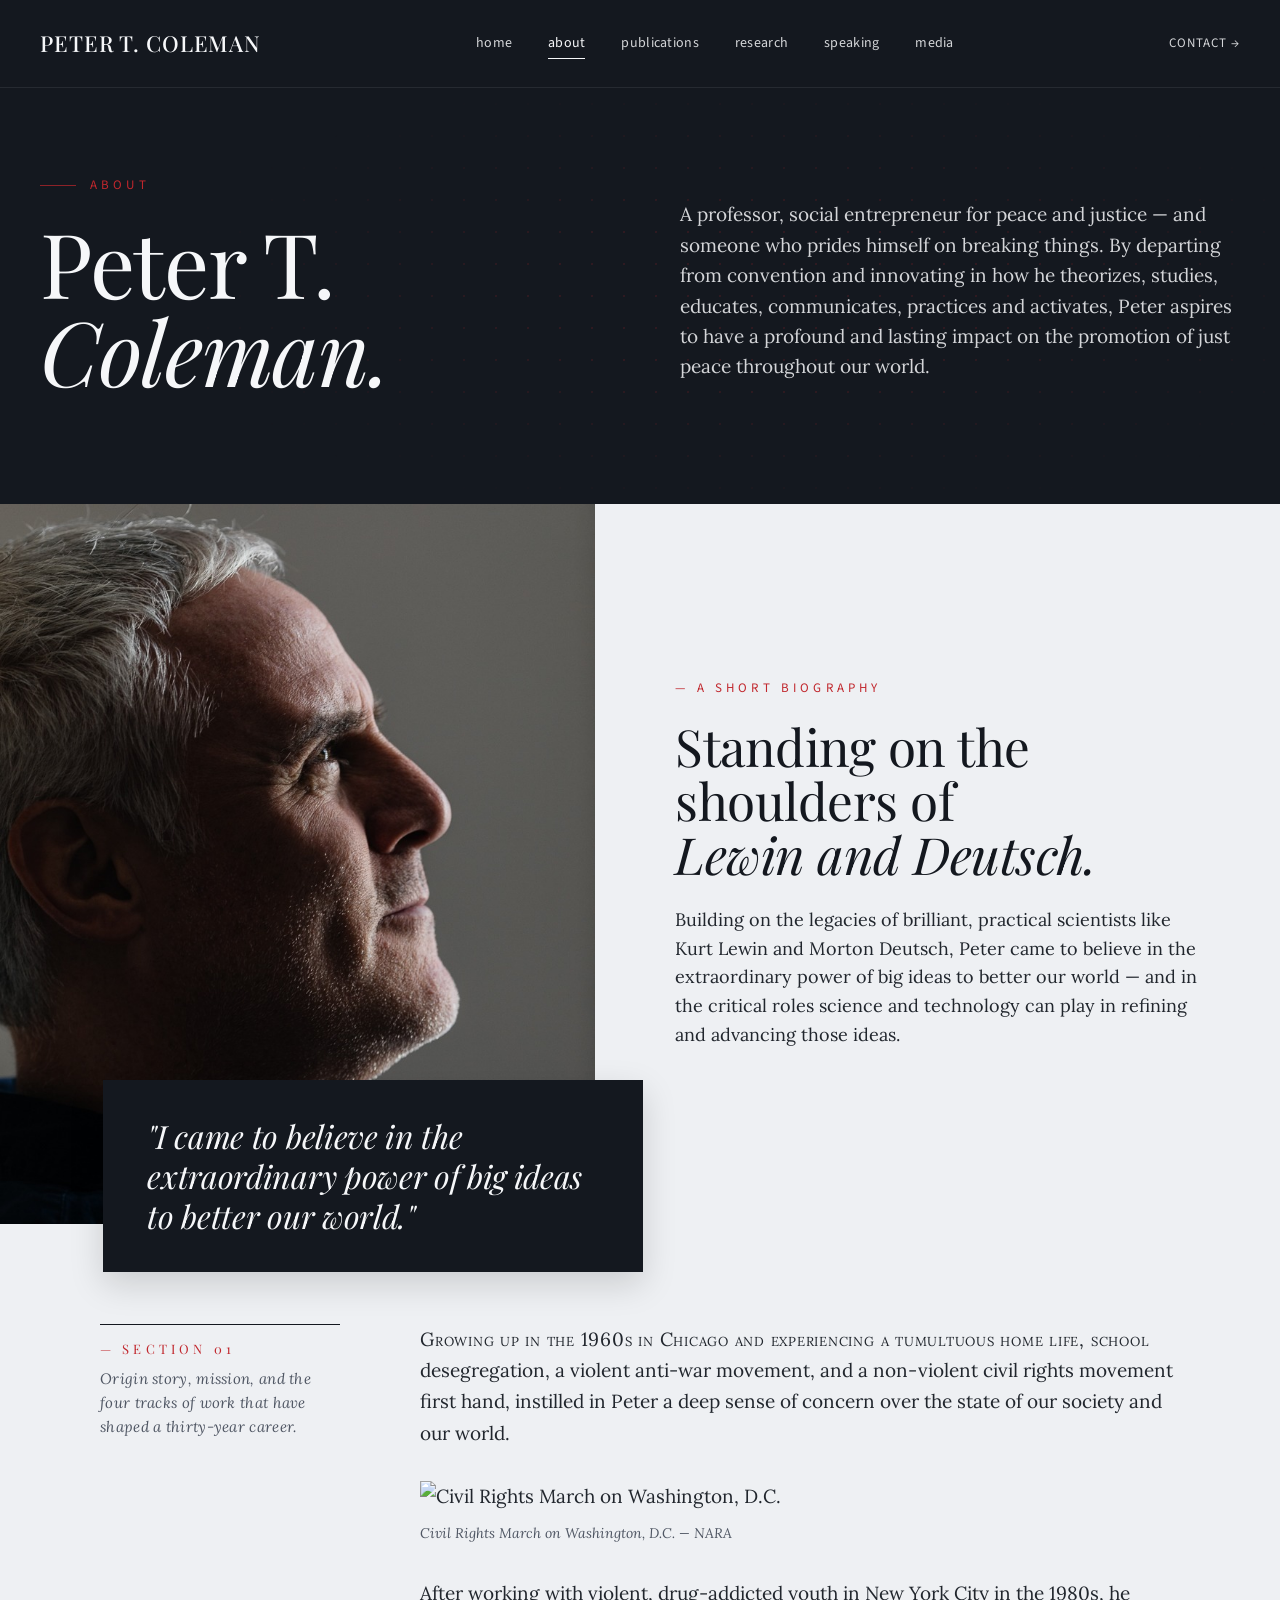
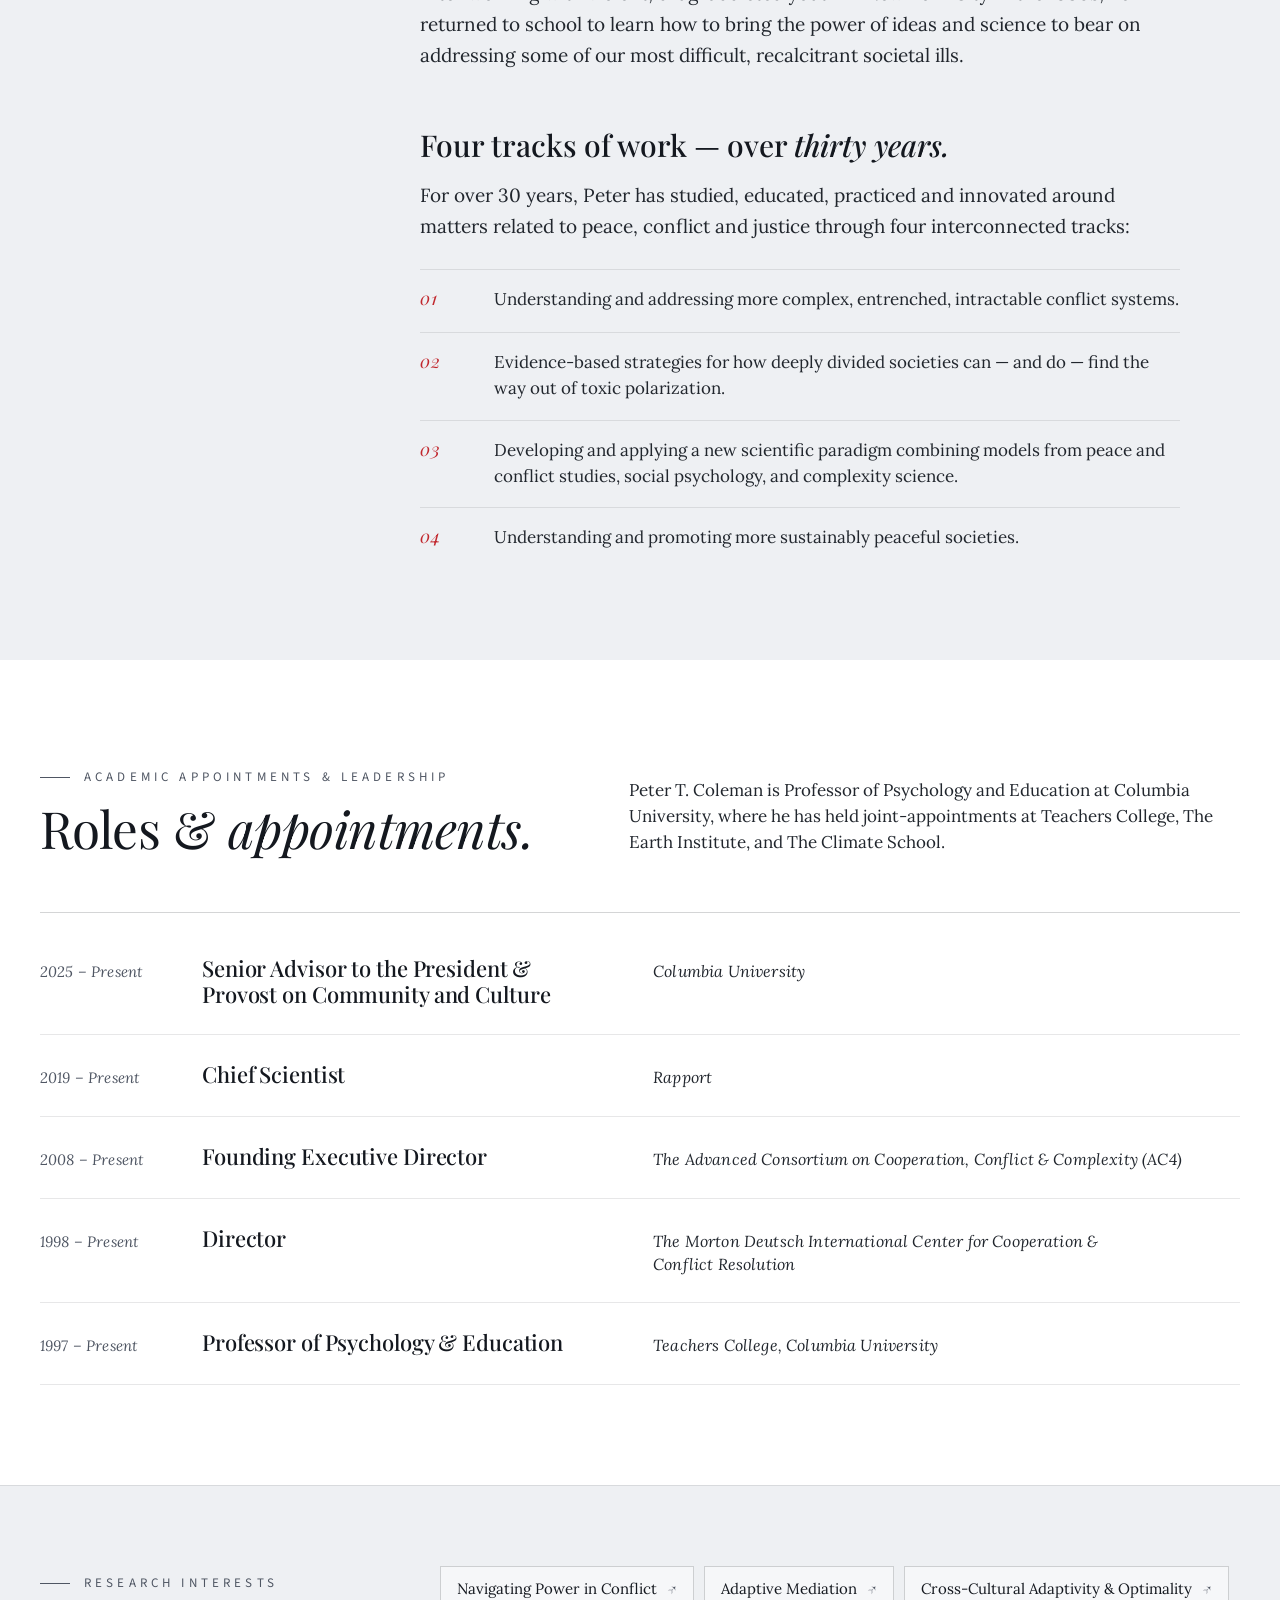
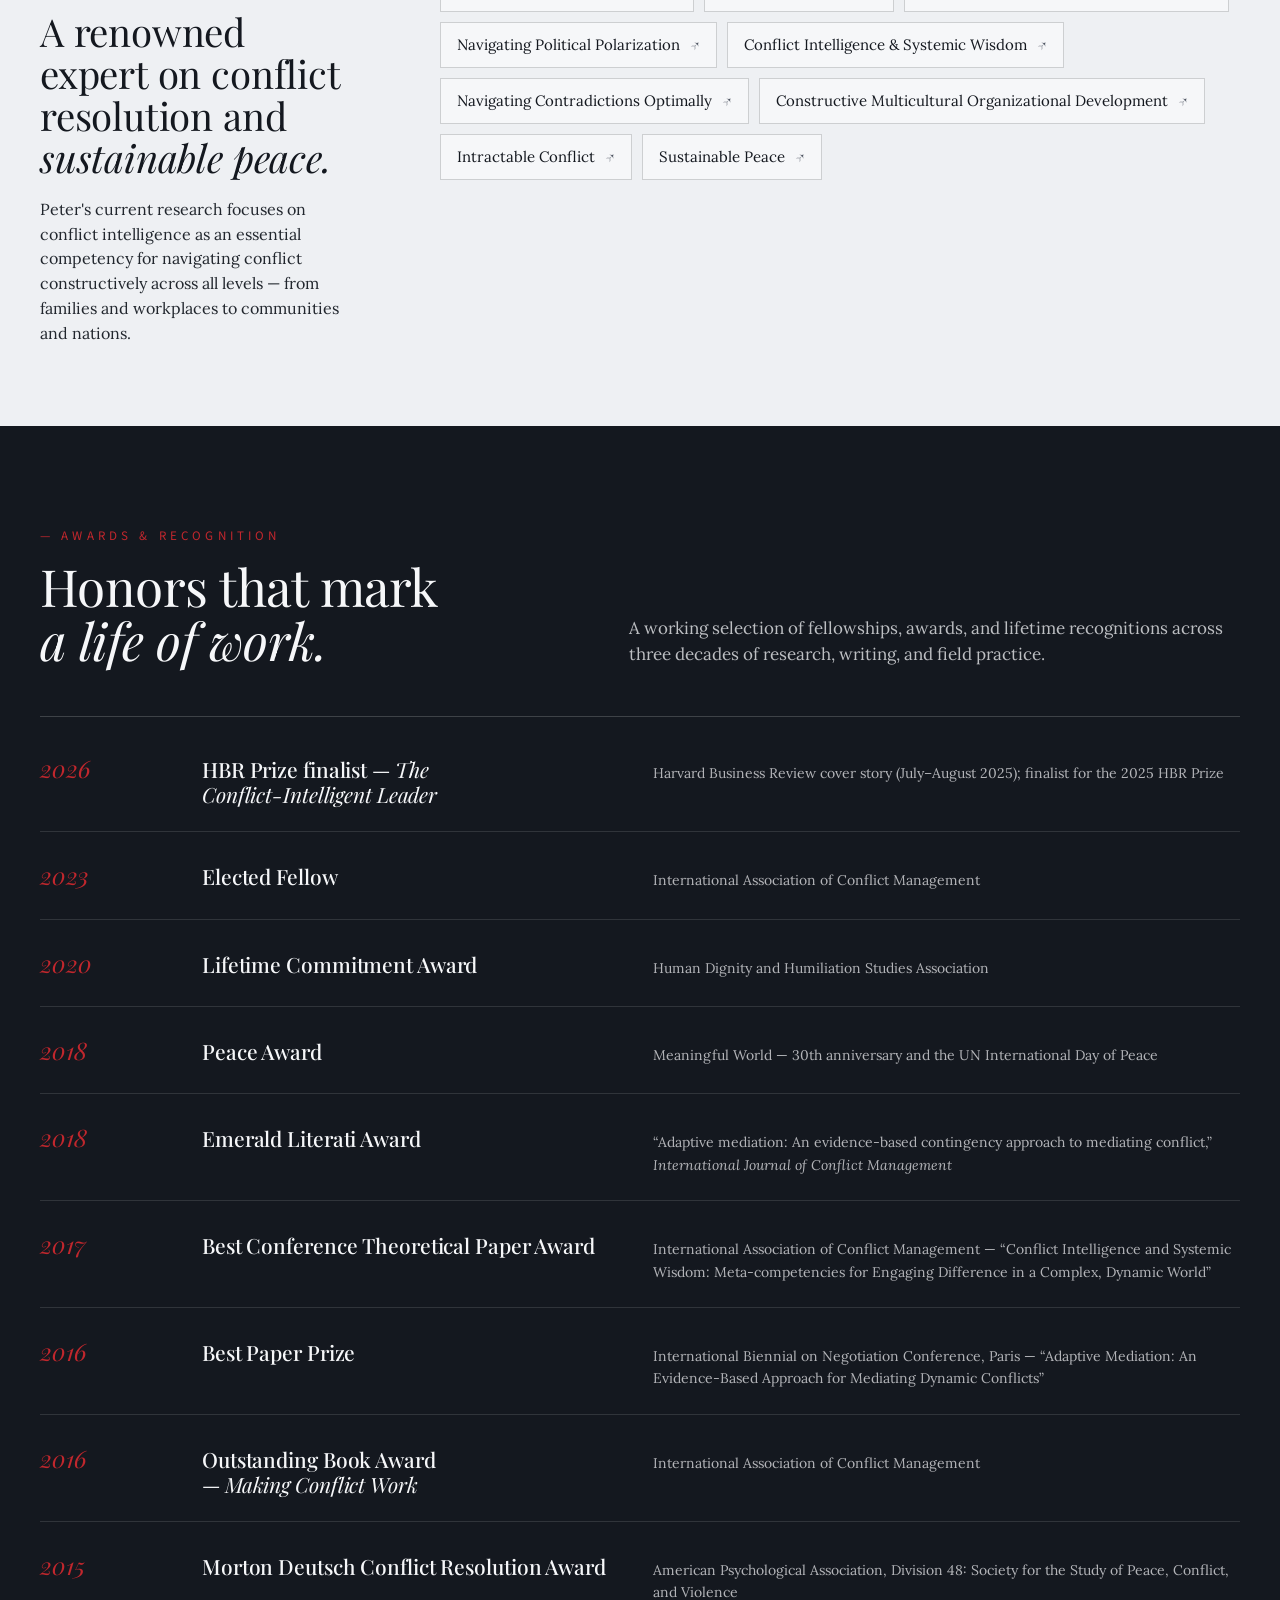
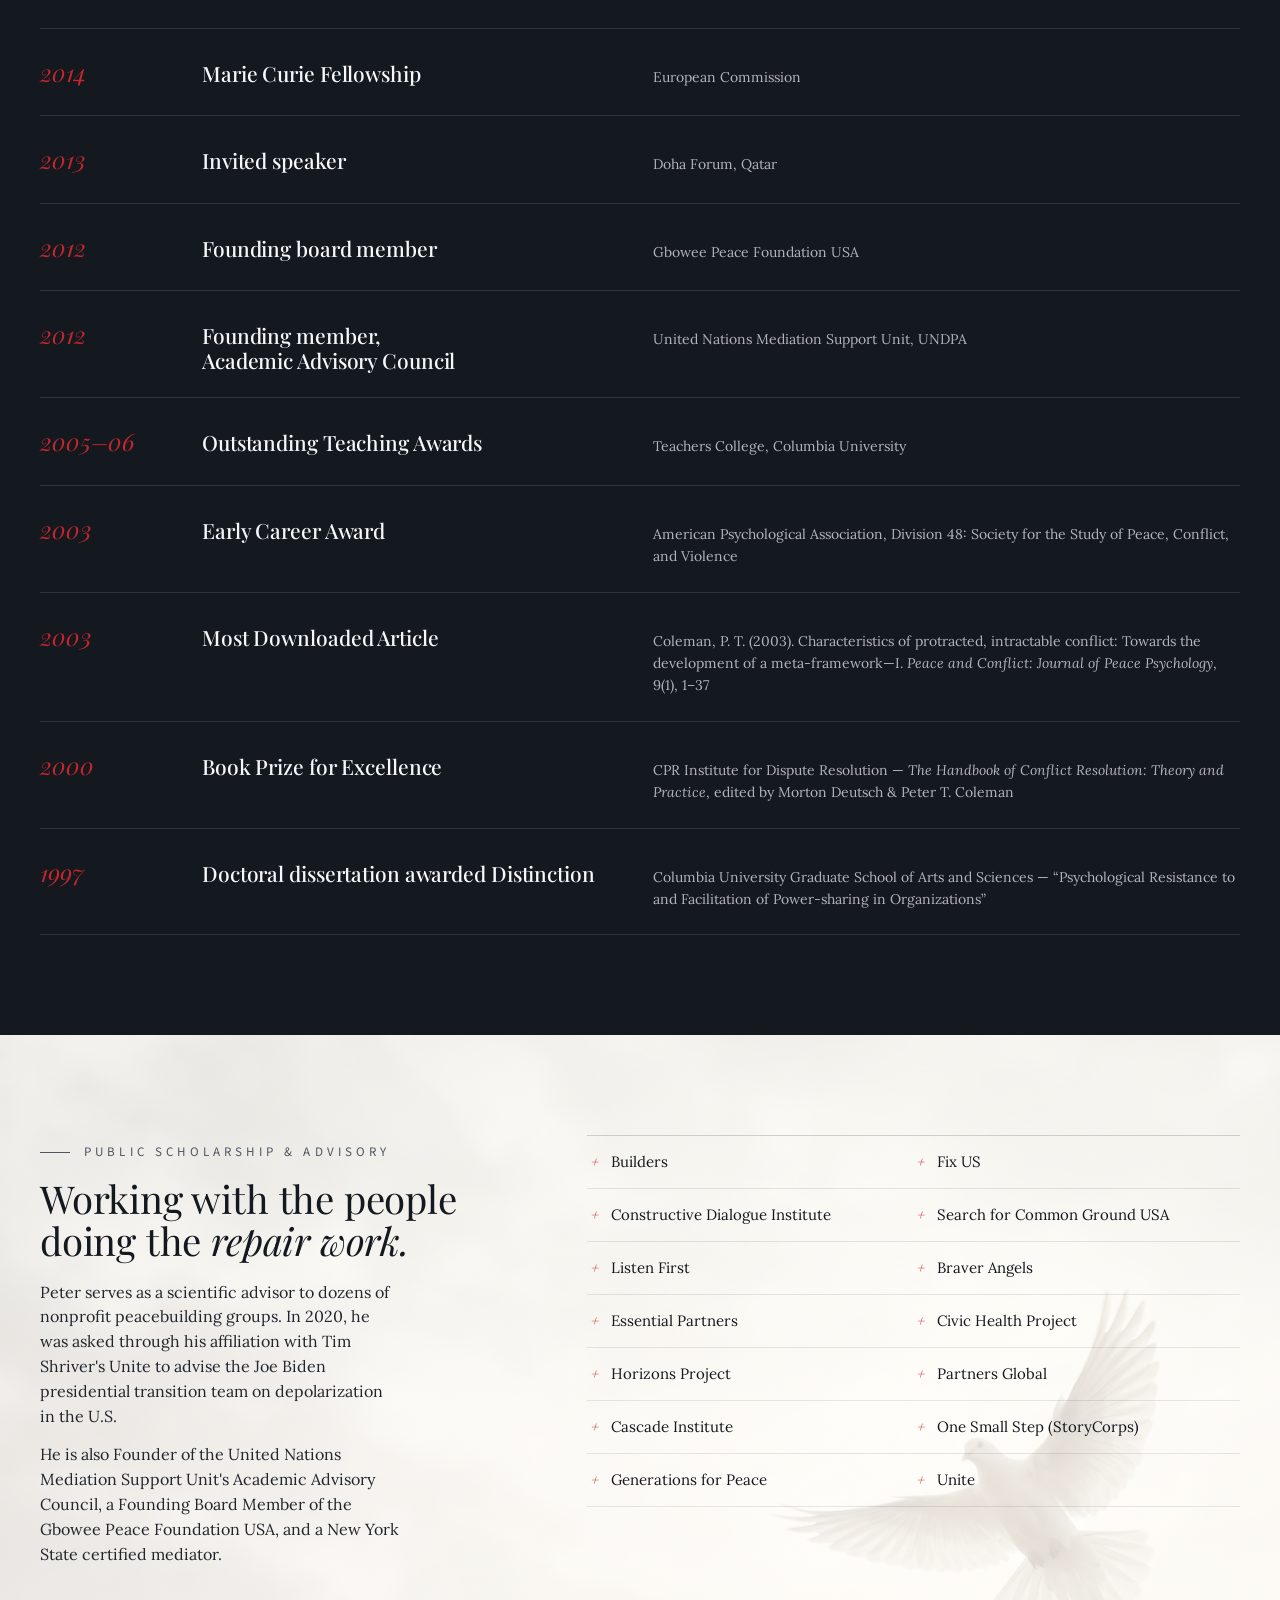
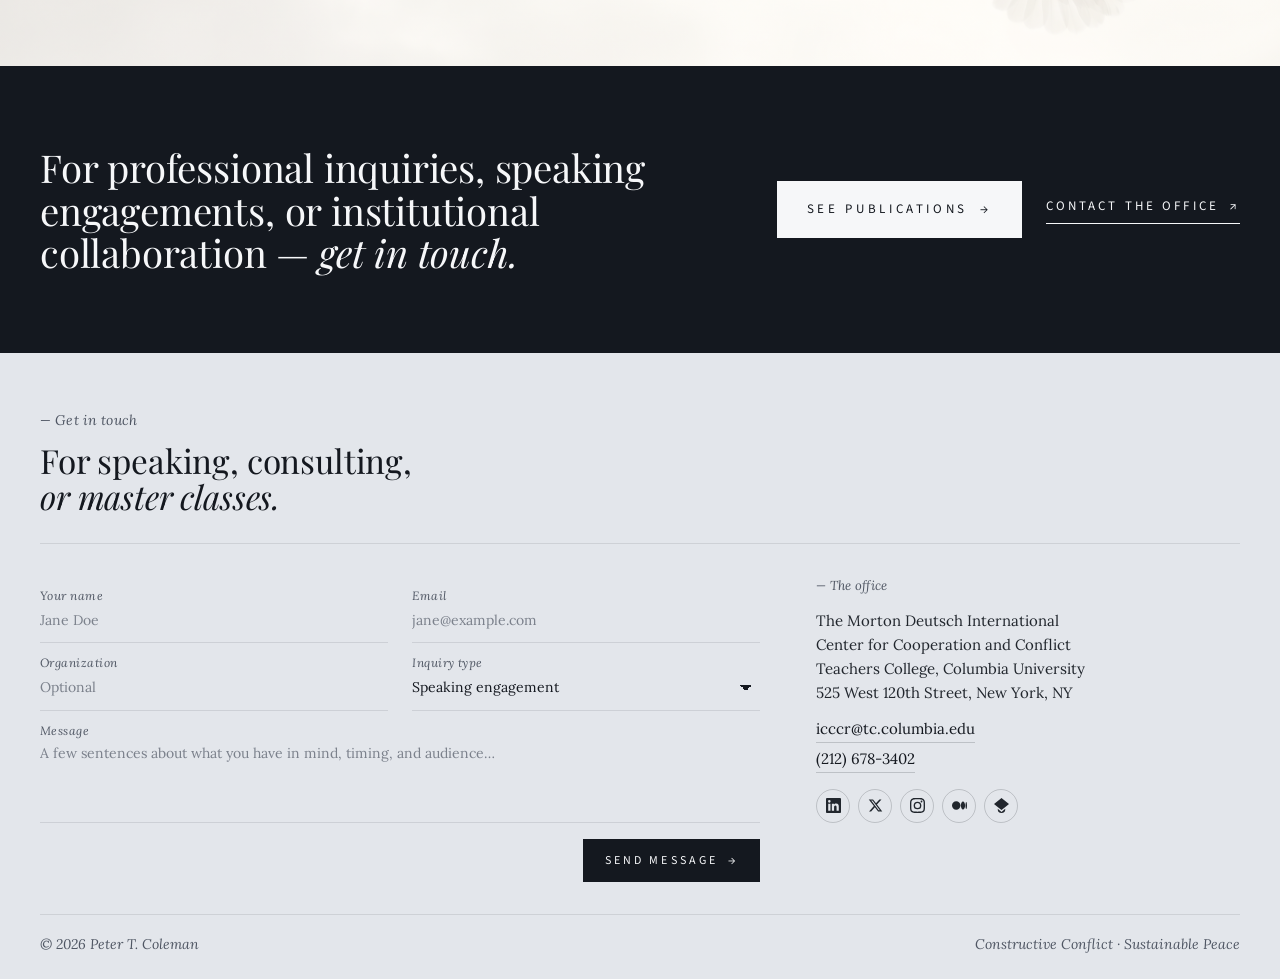
==== commit 9e66532e: "Update site content, typography, and publications assets. Improve small-print legibility, expand hon" ====
--- a/About.html
+++ b/About.html
@@ -59,21 +59,21 @@
   <div class="prose-inner">
     <aside class="prose-side">
       <div class="ps-num">— Section 01</div>
-      Origin story, mission, and the three tracks of work that have shaped a thirty-year career.
+      Origin story, mission, and the four tracks of work that have shaped a thirty-year career.
     </aside>
     <div class="prose">
       <p>Growing up in the 1960s in Chicago and experiencing a tumultuous home life, school desegregation, a violent anti-war movement, and a non-violent civil rights movement first hand, instilled in Peter a deep sense of concern over the state of our society and our world.</p>
 
       <figure style="margin: 32px 0; display: block;">
         <img src="https://upload.wikimedia.org/wikipedia/commons/4/4c/Civil_Rights_March_on_Washington%2C_D.C._%28Leaders_marching_from_the_Washington_Monument_to_the_Lincoln_Memorial%29_-_NARA_-_542010.jpg" alt="Civil Rights March on Washington, D.C." style="width: 100%; display: block;" />
-        <figcaption style="font-family: 'Lora', serif; font-style: italic; font-size: 13px; color: var(--ink-mute); margin-top: 10px;">Civil Rights March on Washington, D.C. — NARA</figcaption>
+        <figcaption style="font-family: 'Lora', serif; font-style: italic; font-size: 14px; color: var(--ink-mute); margin-top: 10px;">Civil Rights March on Washington, D.C. — NARA</figcaption>
       </figure>
 
       <p>After working with violent, drug-addicted youth in New York City in the 1980s, he returned to school to learn how to bring the power of ideas and science to bear on addressing some of our most difficult, recalcitrant societal ills.</p>
 
-      <h3>Three tracks of work — over <em>thirty years.</em></h3>
-
-      <p>For over 30 years, Peter has studied, educated, practiced and innovated around matters related to peace, conflict and justice through three interconnected tracks:</p>
+      <h3>Four tracks of work — over <em>thirty years.</em></h3>
+
+      <p>For over 30 years, Peter has studied, educated, practiced and innovated around matters related to peace, conflict and justice through four interconnected tracks:</p>
 
       <ol class="tracks">
         <li>
@@ -82,10 +82,14 @@
         </li>
         <li>
           <span class="tr-num">02</span>
+          <span class="tr-text">Evidence-based strategies for how deeply divided societies can — and do — find the way out of toxic polarization.</span>
+        </li>
+        <li>
+          <span class="tr-num">03</span>
           <span class="tr-text">Developing and applying a new scientific paradigm combining models from peace and conflict studies, social psychology, and complexity science.</span>
         </li>
         <li>
-          <span class="tr-num">03</span>
+          <span class="tr-num">04</span>
           <span class="tr-text">Understanding and promoting more sustainably peaceful societies.</span>
         </li>
       </ol>
@@ -161,11 +165,16 @@
     <div class="awards-head">
       <div>
         <div class="label">— Awards &amp; recognition</div>
-        <h2>Honors that mark <em>a line of work.</em></h2>
+        <h2>Honors that mark <em>a life of work.</em></h2>
       </div>
       <p>A working selection of fellowships, awards, and lifetime recognitions across three decades of research, writing, and field practice.</p>
     </div>
 
+    <div class="award-row">
+      <div class="yr">2026</div>
+      <div class="name">HBR Prize finalist — <em>The Conflict-Intelligent Leader</em></div>
+      <div class="by">Harvard Business Review cover story (July–August 2025); finalist for the 2025 HBR Prize</div>
+    </div>
     <div class="award-row">
       <div class="yr">2023</div>
       <div class="name">Elected Fellow</div>
@@ -177,29 +186,79 @@
       <div class="by">Human Dignity and Humiliation Studies Association</div>
     </div>
     <div class="award-row">
-      <div class="yr">2019</div>
-      <div class="name">Peace Award of the City of <em>Stadtschlaining</em></div>
-      <div class="by">Austria</div>
+      <div class="yr">2018</div>
+      <div class="name">Peace Award</div>
+      <div class="by">Meaningful World — 30th anniversary and the UN International Day of Peace</div>
+    </div>
+    <div class="award-row">
+      <div class="yr">2018</div>
+      <div class="name">Emerald Literati Award</div>
+      <div class="by">“Adaptive mediation: An evidence-based contingency approach to mediating conflict,” <em>International Journal of Conflict Management</em></div>
+    </div>
+    <div class="award-row">
+      <div class="yr">2017</div>
+      <div class="name">Best Conference Theoretical Paper Award</div>
+      <div class="by">International Association of Conflict Management — “Conflict Intelligence and Systemic Wisdom: Meta-competencies for Engaging Difference in a Complex, Dynamic World”</div>
+    </div>
+    <div class="award-row">
+      <div class="yr">2016</div>
+      <div class="name">Best Paper Prize</div>
+      <div class="by">International Biennial on Negotiation Conference, Paris — “Adaptive Mediation: An Evidence-Based Approach for Mediating Dynamic Conflicts”</div>
     </div>
     <div class="award-row">
       <div class="yr">2016</div>
       <div class="name">Outstanding Book Award — <em>Making Conflict Work</em></div>
-      <div class="by">International Association of Conflict Management (IACM)</div>
+      <div class="by">International Association of Conflict Management</div>
     </div>
     <div class="award-row">
       <div class="yr">2015</div>
       <div class="name">Morton Deutsch Conflict Resolution Award</div>
-      <div class="by">American Psychological Association · Division 48</div>
-    </div>
-    <div class="award-row">
-      <div class="yr">2015</div>
-      <div class="name">Marie Curie International Incoming Fellowship</div>
-      <div class="by">European Union</div>
+      <div class="by">American Psychological Association, Division 48: Society for the Study of Peace, Conflict, and Violence</div>
+    </div>
+    <div class="award-row">
+      <div class="yr">2014</div>
+      <div class="name">Marie Curie Fellowship</div>
+      <div class="by">European Commission</div>
+    </div>
+    <div class="award-row">
+      <div class="yr">2013</div>
+      <div class="name">Invited speaker</div>
+      <div class="by">Doha Forum, Qatar</div>
+    </div>
+    <div class="award-row">
+      <div class="yr">2012</div>
+      <div class="name">Founding board member</div>
+      <div class="by">Gbowee Peace Foundation USA</div>
+    </div>
+    <div class="award-row">
+      <div class="yr">2012</div>
+      <div class="name">Founding member, Academic Advisory Council</div>
+      <div class="by">United Nations Mediation Support Unit, UNDPA</div>
+    </div>
+    <div class="award-row">
+      <div class="yr">2005–06</div>
+      <div class="name">Outstanding Teaching Awards</div>
+      <div class="by">Teachers College, Columbia University</div>
     </div>
     <div class="award-row">
       <div class="yr">2003</div>
-      <div class="name">Ed Cairns Early Career Award</div>
-      <div class="by">American Psychological Association · Division 48</div>
+      <div class="name">Early Career Award</div>
+      <div class="by">American Psychological Association, Division 48: Society for the Study of Peace, Conflict, and Violence</div>
+    </div>
+    <div class="award-row">
+      <div class="yr">2003</div>
+      <div class="name">Most Downloaded Article</div>
+      <div class="by">Coleman, P. T. (2003). Characteristics of protracted, intractable conflict: Towards the development of a meta-framework—I. <em>Peace and Conflict: Journal of Peace Psychology</em>, 9(1), 1–37</div>
+    </div>
+    <div class="award-row">
+      <div class="yr">2000</div>
+      <div class="name">Book Prize for Excellence</div>
+      <div class="by">CPR Institute for Dispute Resolution — <em>The Handbook of Conflict Resolution: Theory and Practice</em>, edited by Morton Deutsch &amp; Peter T. Coleman</div>
+    </div>
+    <div class="award-row">
+      <div class="yr">1997</div>
+      <div class="name">Doctoral dissertation awarded Distinction</div>
+      <div class="by">Columbia University Graduate School of Arts and Sciences — “Psychological Resistance to and Facilitation of Power-sharing in Organizations”</div>
     </div>
   </div>
 </section>
@@ -490,8 +549,12 @@
           url: 'https://hbr.org/2022/07/why-employee-mediations-fail-and-how-to-get-them-back-on-track'
         },
         {
-          cite: 'Coleman, P. T., Kugler, K. G., and Chatman, L. (2017). Adaptive mediation: An evidence-based contingency approach to mediating conflict. <em>International Journal of Conflict Management</em>, 28(3), 383–406.',
-          url: 'https://psycnet.apa.org/record/2017-50553-006'
+          cite: 'Coleman, P. T. &amp; Flax, J. (2023). Four Lessons From Mediators for Bridging Differences. <em>Greater Good</em>.',
+          url: 'https://greatergood.berkeley.edu/article/item/four_lessons_from_mediators_for_bridging_differences'
+        },
+        {
+          cite: 'Kugler, K. G. and Coleman, P. T. (2024). One Style Does Not Fit All: The Relationship of Mediator Behavioral Adaptivity to Mediator Empowerment, Efficacy, and Satisfaction. <em>International Journal of Conflict Management</em>.',
+          url: 'https://www.emerald.com/insight/content/doi/10.1108/ijcma-03-2024-0060/full/html?skipTracking=true'
         }
       ],
       cta: { label: 'Learn more', url: 'https://icccr.tc.columbia.edu/research/' }
@@ -516,8 +579,8 @@
       overview: `Navigating Political Polarization investigates the systemic drivers of toxic polarization and pathways out of it. Moving beyond civility appeals, this work examines identity threat, media dynamics, institutional incentives, and feedback loops that entrench division. It identifies leverage points for reducing affective polarization while preserving principled democratic disagreement.`,
       refs: [
         {
-          cite: 'Coleman, P. T. (2021). <em>The Way Out: How to Overcome Toxic Polarization.</em> New York: Columbia University Press.',
-          url: 'https://cup.columbia.edu/book/the-way-out/9780231197403'
+          cite: 'Coleman, P. T. (2026). <em>The Way Out: How to Overcome Toxic Polarization</em> (updated ed.). New York: Columbia University Press.',
+          url: 'https://cup.columbia.edu/book/the-way-out/9780231224772/'
         },
         {
           cite: 'Coleman, P. T. (2022). The U.S. is Heading Toward a Second Civil War. Here Is How We Avoid It. <em>Time</em>, October 20, 2022.',
--- a/site.css
+++ b/site.css
@@ -1,8 +1,8 @@
 
   :root {
     --ink: #14181f;
-    --ink-soft: #262b33;
-    --ink-mute: #6a7180;
+    --ink-soft: #21262d;
+    --ink-mute: #4f5663;
     --paper: #eef0f3;     /* primary cool-gray background */
     --paper-2: #e3e6eb;   /* slightly deeper for footer / strips */
     --paper-3: #d3d7de;   /* card edges */
@@ -56,7 +56,7 @@
   }
   nav.primary a:hover, nav.primary a.active { opacity: 1; border-bottom-color: currentColor; }
   .socials { display: flex; gap: 14px; align-items: center; opacity: 0.85; }
-  .socials a { font-size: 12px; letter-spacing: 0.08em; text-transform: uppercase; }
+  .socials a { font-size: 13px; letter-spacing: 0.08em; text-transform: uppercase; }
   .socials a:hover { opacity: 1; }
 
   /* When header is on a paper background (sticky after scroll), invert */
@@ -110,7 +110,7 @@
     padding-bottom: 88px;
   }
   .hero-eyebrow {
-    font-size: 12px; letter-spacing: 0.3em; text-transform: uppercase;
+    font-size: 13px; letter-spacing: 0.3em; text-transform: uppercase;
     margin-bottom: 28px; opacity: 0.85;
     display: flex; align-items: center; gap: 14px;
   }
@@ -138,7 +138,7 @@
   }
   .hero-cta {
     display: inline-flex; align-items: center; gap: 14px;
-    font-size: 12px; letter-spacing: 0.24em; text-transform: uppercase;
+    font-size: 13px; letter-spacing: 0.24em; text-transform: uppercase;
     padding: 16px 0; border-bottom: 1px solid var(--cream);
     align-self: flex-end;
     transition: gap 0.25s;
@@ -160,7 +160,7 @@
     flex-wrap: wrap;
   }
   .hero-affil .label {
-    font-size: 11px; letter-spacing: 0.32em; text-transform: uppercase;
+    font-size: 12px; letter-spacing: 0.32em; text-transform: uppercase;
     color: rgba(246,247,249,0.7);
     font-style: italic;
     font-family: 'Lora', serif;
@@ -202,11 +202,11 @@
     content: 'EDITORIAL · CONFERENCE / FIELD PHOTO';
     position: absolute; inset: 0;
     display: flex; align-items: center; justify-content: center;
-    font-size: 11px; letter-spacing: 0.24em; color: rgba(250, 246, 237, 0.35);
+    font-size: 12px; letter-spacing: 0.24em; color: rgba(250, 246, 237, 0.35);
     text-transform: uppercase;
   }
   .fs-content .label {
-    font-size: 12px; letter-spacing: 0.28em; text-transform: uppercase;
+    font-size: 13px; letter-spacing: 0.28em; text-transform: uppercase;
     opacity: 0.65; margin-bottom: 28px;
   }
   .fs-content h2 {
@@ -226,12 +226,12 @@
     text-wrap: pretty;
   }
   .fs-content .meta {
-    font-size: 12px; letter-spacing: 0.22em; text-transform: uppercase;
+    font-size: 13px; letter-spacing: 0.22em; text-transform: uppercase;
     opacity: 0.65; margin-bottom: 12px;
   }
   .text-link {
     display: inline-flex; align-items: center; gap: 10px;
-    font-size: 12px; letter-spacing: 0.24em; text-transform: uppercase;
+    font-size: 13px; letter-spacing: 0.24em; text-transform: uppercase;
     padding-bottom: 6px; border-bottom: 1px solid currentColor;
     transition: gap 0.25s;
   }
@@ -244,7 +244,7 @@
     max-width: 920px; margin: 0 auto;
   }
   .section-head .label {
-    font-size: 12px; letter-spacing: 0.32em; text-transform: uppercase;
+    font-size: 13px; letter-spacing: 0.32em; text-transform: uppercase;
     color: var(--ink-mute); margin-bottom: 22px;
     display: inline-flex; gap: 14px; align-items: center;
   }
@@ -309,7 +309,7 @@
     margin-bottom: 20px;
   }
   .work-card .more {
-    font-size: 12px; letter-spacing: 0.24em; text-transform: uppercase;
+    font-size: 13px; letter-spacing: 0.24em; text-transform: uppercase;
     display: inline-flex; align-items: center; gap: 10px;
     border-bottom: 1px solid var(--ink);
     padding-bottom: 4px;
@@ -330,7 +330,7 @@
     flex-wrap: wrap;
   }
   .strip .label {
-    font-size: 11px; letter-spacing: 0.32em; text-transform: uppercase;
+    font-size: 12px; letter-spacing: 0.32em; text-transform: uppercase;
     color: var(--ink-mute); flex-shrink: 0;
     font-style: italic;
     font-family: 'Lora', serif;
@@ -431,7 +431,7 @@
   .book-cover .bc-sub,
   .book-cover .bc-author { display: none; }
   .book-cover .bc-label {
-    font-size: 10px; letter-spacing: 0.32em; text-transform: uppercase;
+    font-size: 11px; letter-spacing: 0.32em; text-transform: uppercase;
     opacity: 0.65;
   }
   .book-cover .bc-title {
@@ -449,11 +449,11 @@
   }
   .book-cover .bc-author {
     margin-top: 32px;
-    font-size: 11px; letter-spacing: 0.28em; text-transform: uppercase;
+    font-size: 12px; letter-spacing: 0.28em; text-transform: uppercase;
     opacity: 0.85;
   }
   .book-info .label {
-    font-size: 12px; letter-spacing: 0.32em; text-transform: uppercase;
+    font-size: 13px; letter-spacing: 0.32em; text-transform: uppercase;
     color: var(--accent);
     margin-bottom: 20px;
   }
@@ -489,7 +489,7 @@
     display: inline-flex; align-items: center; gap: 12px;
     background: var(--ink); color: var(--cream);
     padding: 18px 30px;
-    font-size: 12px; letter-spacing: 0.28em; text-transform: uppercase;
+    font-size: 13px; letter-spacing: 0.28em; text-transform: uppercase;
     transition: background 0.25s, gap 0.25s;
   }
   .btn-solid:hover { background: var(--accent); gap: 18px; }
@@ -508,7 +508,7 @@
     padding-bottom: 20px;
   }
   .updates-head .label {
-    font-size: 12px; letter-spacing: 0.32em; text-transform: uppercase;
+    font-size: 13px; letter-spacing: 0.32em; text-transform: uppercase;
     color: var(--ink-mute);
     display: inline-flex; gap: 14px; align-items: center;
   }
@@ -591,7 +591,7 @@
   .uc-body .u-date {
     font-family: 'Lora', serif;
     font-style: italic;
-    font-size: 13px;
+    font-size: 15px;
     color: var(--ink-mute);
     margin-bottom: 12px;
   }
@@ -604,7 +604,7 @@
     text-wrap: pretty;
   }
   .uc-body .u-cta {
-    font-size: 11px;
+    font-size: 12px;
     letter-spacing: 0.22em;
     text-transform: uppercase;
     display: inline-flex;
@@ -721,7 +721,7 @@
   }
   .init-row .tag {
     font-family: 'Lora', serif; font-style: italic;
-    font-size: 13px; color: var(--ink-mute);
+    font-size: 15px; color: var(--ink-mute);
     letter-spacing: 0.01em;
   }
   .init-row h3 {
@@ -773,7 +773,7 @@
   }
   .init-row .body p { margin: 0 0 14px; }
   .init-row .body p + .cta { margin-top: 4px;
-    font-size: 12px; letter-spacing: 0.24em; text-transform: uppercase;
+    font-size: 13px; letter-spacing: 0.24em; text-transform: uppercase;
     border-bottom: 1px solid var(--ink);
     padding-bottom: 4px;
     color: var(--ink);
@@ -807,7 +807,7 @@
   .init-preview .label-overlay {
     position: absolute; left: 24px; bottom: 24px;
     color: var(--cream);
-    font-size: 11px; letter-spacing: 0.28em; text-transform: uppercase;
+    font-size: 12px; letter-spacing: 0.28em; text-transform: uppercase;
     background: rgba(26,26,26,0.55);
     padding: 8px 14px;
     backdrop-filter: blur(4px);
@@ -881,7 +881,7 @@
   .media-card .meta {
     margin-top: 22px;
     display: flex; gap: 14px; align-items: center;
-    font-size: 12px; letter-spacing: 0.22em; text-transform: uppercase;
+    font-size: 13px; letter-spacing: 0.22em; text-transform: uppercase;
     color: var(--ink-mute);
   }
   .media-card .meta .outlet { color: var(--accent); }
@@ -895,7 +895,7 @@
   }
   .media-card .read {
     margin-top: 18px;
-    font-size: 12px; letter-spacing: 0.24em; text-transform: uppercase;
+    font-size: 13px; letter-spacing: 0.24em; text-transform: uppercase;
     display: inline-flex; align-items: center; gap: 10px;
     border-bottom: 1px solid var(--ink);
     padding-bottom: 4px;
@@ -974,7 +974,7 @@
   }
   .at-photo::after { content: none; }
   .at-content .label {
-    font-size: 12px; letter-spacing: 0.32em; text-transform: uppercase;
+    font-size: 13px; letter-spacing: 0.32em; text-transform: uppercase;
     opacity: 0.6; margin-bottom: 24px;
   }
   .at-content h2 {
@@ -1016,7 +1016,7 @@
   .footer-head .label {
     font-family: 'Lora', serif;
     font-style: italic;
-    font-size: 13px;
+    font-size: 14px;
     color: var(--ink-mute);
     margin-bottom: 10px;
     letter-spacing: 0.01em;
@@ -1057,7 +1057,7 @@
   .footer-body h4 {
     font-family: 'Lora', serif;
     font-style: italic;
-    font-size: 12px;
+    font-size: 13px;
     color: var(--ink-mute);
     margin-bottom: 12px;
     font-weight: 400;
@@ -1081,7 +1081,7 @@
     display: block;
     font-family: 'Lora', serif;
     font-style: italic;
-    font-size: 11px;
+    font-size: 12px;
     color: var(--ink-mute);
     letter-spacing: 0.04em;
     margin-bottom: 2px;
@@ -1103,7 +1103,7 @@
   .contact-form input::placeholder,
   .contact-form textarea::placeholder {
     color: var(--ink-mute);
-    opacity: 0.55;
+    opacity: 0.7;
   }
   .contact-form select {
     appearance: none;
@@ -1131,7 +1131,7 @@
   .contact-form .privacy {
     font-family: 'Lora', serif;
     font-style: italic;
-    font-size: 12px;
+    font-size: 13px;
     color: var(--ink-mute);
     max-width: 36ch;
   }
@@ -1140,7 +1140,7 @@
     color: var(--cream);
     border: 0;
     padding: 12px 22px;
-    font-size: 11px;
+    font-size: 12px;
     letter-spacing: 0.26em;
     text-transform: uppercase;
     cursor: pointer;
@@ -1172,7 +1172,7 @@
   .footer-side address {
     font-style: normal;
     font-family: 'Lora', serif;
-    font-size: 13px;
+    font-size: 15px;
     line-height: 1.6;
     color: var(--ink-soft);
   }
@@ -1182,7 +1182,7 @@
     flex-direction: column;
     gap: 4px;
     font-family: 'Lora', serif;
-    font-size: 14px;
+    font-size: 15px;
   }
   .footer-side .office-contact a {
     color: var(--ink);
@@ -1205,7 +1205,7 @@
     flex-wrap: wrap;
     gap: 8px;
     font-family: 'Lora', serif;
-    font-size: 13px;
+    font-size: 15px;
   }
   .footer-side .social-inline a {
     color: var(--ink-soft);
@@ -1231,7 +1231,7 @@
     padding-top: 18px;
     display: flex; justify-content: space-between; align-items: center;
     font-family: 'Lora', serif; font-style: italic;
-    font-size: 12px; color: var(--ink-mute);
+    font-size: 14px; color: var(--ink-mute);
   }
 
   @media (max-width: 1024px) {
--- a/page.css
+++ b/page.css
@@ -35,7 +35,7 @@
   z-index: 1;
 }
 .pb-eyebrow {
-  font-size: 12px; letter-spacing: 0.32em; text-transform: uppercase;
+  font-size: 13px; letter-spacing: 0.32em; text-transform: uppercase;
   color: var(--accent);
   margin-bottom: 22px;
   display: inline-flex; align-items: center; gap: 14px;
@@ -69,7 +69,7 @@
   position: sticky; top: 120px;
   font-family: 'Lora', serif;
   font-style: italic;
-  font-size: 13px; color: var(--ink-mute);
+  font-size: 15px; color: var(--ink-mute);
   letter-spacing: 0.02em;
   border-top: 1px solid var(--ink);
   padding-top: 14px;
@@ -77,7 +77,7 @@
 .prose-side .ps-num {
   font-family: 'Playfair Display', serif;
   font-style: normal;
-  font-size: 12px; color: var(--accent);
+  font-size: 13px; color: var(--accent);
   letter-spacing: 0.32em; text-transform: uppercase;
   margin-bottom: 8px;
 }
@@ -107,7 +107,7 @@
   display: block;
   font-family: 'Lora', serif;
   font-style: italic;
-  font-size: 13px; color: var(--ink-mute);
+  font-size: 15px; color: var(--ink-mute);
   margin-top: 14px;
   letter-spacing: 0.02em;
 }
@@ -120,7 +120,7 @@
 .cv-section { background: #ffffff; padding: 100px 40px; }
 .cv-inner { max-width: 1280px; margin: 0 auto; }
 .cv-head { display: grid; grid-template-columns: 1fr 1.2fr; gap: 80px; align-items: end; padding-bottom: 56px; border-bottom: 1px solid var(--rule); margin-bottom: 16px; }
-.cv-head .label { font-size: 12px; letter-spacing: 0.32em; text-transform: uppercase; color: var(--ink-mute); margin-bottom: 14px; display: inline-flex; align-items: center; gap: 14px; }
+.cv-head .label { font-size: 13px; letter-spacing: 0.32em; text-transform: uppercase; color: var(--ink-mute); margin-bottom: 14px; display: inline-flex; align-items: center; gap: 14px; }
 .cv-head .label .bar { width: 30px; height: 1px; background: var(--ink-mute); }
 .cv-head h2 {
   font-family: 'Playfair Display', serif; font-weight: 400;
@@ -139,7 +139,7 @@
 }
 .cv-row .yr {
   font-family: 'Lora', serif; font-style: italic;
-  font-size: 14px; color: var(--ink-mute);
+  font-size: 15px; color: var(--ink-mute);
   letter-spacing: 0.01em;
 }
 .cv-row .role {
@@ -192,7 +192,7 @@
   display: flex; flex-direction: column; justify-content: center;
   background: var(--paper);
 }
-.profile-text .label { font-size: 12px; letter-spacing: 0.32em; text-transform: uppercase; color: var(--accent); margin-bottom: 22px; }
+.profile-text .label { font-size: 13px; letter-spacing: 0.32em; text-transform: uppercase; color: var(--accent); margin-bottom: 22px; }
 .profile-text h2 {
   font-family: 'Playfair Display', serif; font-weight: 400;
   font-size: clamp(36px, 4vw, 56px); line-height: 1.05;
@@ -258,7 +258,7 @@
   box-shadow: 0 18px 28px rgba(0,0,0,0.18);
 }
 .book-tile .bt-cover .placeholder .pl-cap {
-  font-family: 'Lora', serif; font-style: italic; font-size: 11px;
+  font-family: 'Lora', serif; font-style: italic; font-size: 13px;
   letter-spacing: 0.18em; text-transform: uppercase;
   opacity: 0.6;
 }
@@ -268,7 +268,7 @@
 }
 .book-tile .bt-cover .placeholder .pl-title em { font-style: italic; }
 .book-tile .bt-cover .placeholder .pl-byline {
-  font-family: 'Lora', serif; font-size: 11px;
+  font-family: 'Lora', serif; font-size: 13px;
   letter-spacing: 0.22em; text-transform: uppercase;
   opacity: 0.7;
 }
@@ -280,12 +280,12 @@
 .book-tile h3 em { font-style: italic; font-weight: 400; }
 .book-tile .bt-meta {
   font-family: 'Lora', serif; font-style: italic;
-  font-size: 13px; color: var(--ink-mute);
+  font-size: 15px; color: var(--ink-mute);
   margin-top: 6px;
 }
 .book-tile .bt-edition {
   margin-top: 4px;
-  font-size: 10px; letter-spacing: 0.28em; text-transform: uppercase;
+  font-size: 11px; letter-spacing: 0.28em; text-transform: uppercase;
   color: var(--accent);
 }
 @media (max-width: 1024px) { .book-grid { grid-template-columns: repeat(3, 1fr); } }
@@ -303,7 +303,7 @@
 .writing-head h2 em { font-style: italic; }
 .writing-filters {
   display: flex; gap: 6px; flex-wrap: wrap;
-  font-size: 11px; letter-spacing: 0.22em; text-transform: uppercase;
+  font-size: 12px; letter-spacing: 0.22em; text-transform: uppercase;
 }
 .writing-filters button {
   padding: 8px 14px;
@@ -321,7 +321,7 @@
   margin-top: 24px;
   font-family: 'Lora', serif;
   font-style: italic;
-  font-size: 13px;
+  font-size: 14px;
   color: var(--ink-mute);
   min-height: 1.25em;
 }
@@ -362,11 +362,11 @@
 .writing-row:hover { padding-left: 12px; }
 .writing-row .wr-date {
   font-family: 'Lora', serif; font-style: italic;
-  font-size: 13px; color: var(--ink-mute);
+  font-size: 15px; color: var(--ink-mute);
   white-space: nowrap;
 }
 .writing-row .wr-cat {
-  font-size: 10px; letter-spacing: 0.28em; text-transform: uppercase;
+  font-size: 11px; letter-spacing: 0.28em; text-transform: uppercase;
   color: var(--accent);
 }
 .writing-row .wr-title {
@@ -380,13 +380,13 @@
 .writing-row .wr-title .outlet {
   display: block;
   font-family: 'Lora', serif; font-style: italic;
-  font-size: 13px; font-weight: 400;
+  font-size: 15px; font-weight: 400;
   color: var(--ink-mute);
   letter-spacing: 0.01em;
   margin-top: 3px;
 }
 .writing-row .wr-arrow {
-  font-size: 13px; color: var(--ink-mute);
+  font-size: 15px; color: var(--ink-mute);
   transition: color 0.25s, transform 0.25s;
 }
 .writing-row:hover .wr-arrow { color: var(--accent); transform: translateX(6px); }
@@ -445,7 +445,7 @@
   margin-top: auto;
 }
 .area-card ul li {
-  font-family: 'Lora', serif; font-size: 14px;
+  font-family: 'Lora', serif; font-size: 15px;
   color: var(--ink-mute);
   padding: 6px 0;
   border-bottom: 1px dotted var(--rule-soft);
@@ -463,7 +463,7 @@
 /* PRESS QUOTES */
 .quotes-section { background: var(--ink); color: var(--cream); padding: 100px 40px; }
 .quotes-inner { max-width: 1280px; margin: 0 auto; }
-.quotes-head .label { font-size: 12px; letter-spacing: 0.32em; text-transform: uppercase; color: var(--accent); margin-bottom: 22px; }
+.quotes-head .label { font-size: 13px; letter-spacing: 0.32em; text-transform: uppercase; color: var(--accent); margin-bottom: 22px; }
 .quotes-head h2 {
   font-family: 'Playfair Display', serif; font-weight: 400;
   font-size: clamp(34px, 4vw, 52px); line-height: 1.05; letter-spacing: -0.01em;
@@ -485,7 +485,7 @@
 .quote-card .qc-text::before { content: '"'; padding-right: 2px; opacity: 0.5; }
 .quote-card .qc-text::after { content: '"'; padding-left: 2px; opacity: 0.5; }
 .quote-card .qc-source {
-  font-family: 'Lora', serif; font-size: 13px;
+  font-family: 'Lora', serif; font-size: 14px;
   color: var(--accent);
   letter-spacing: 0.18em; text-transform: uppercase;
 }
@@ -514,7 +514,7 @@
 .talk-row:hover { padding-left: 12px; }
 .talk-row .tr-date {
   font-family: 'Lora', serif; font-style: italic;
-  font-size: 14px; color: var(--ink-mute);
+  font-size: 15px; color: var(--ink-mute);
 }
 .talk-row .tr-title {
   font-family: 'Playfair Display', serif; font-weight: 500;
@@ -534,10 +534,10 @@
   display: block;
   font-style: italic;
   color: var(--ink-mute);
-  font-size: 13px; margin-top: 2px;
+  font-size: 14px; margin-top: 2px;
 }
 .talk-row .tr-tag {
-  font-size: 10px; letter-spacing: 0.28em; text-transform: uppercase;
+  font-size: 11px; letter-spacing: 0.28em; text-transform: uppercase;
   padding: 6px 10px;
   border: 1px solid var(--rule);
   color: var(--ink-mute);
@@ -606,7 +606,7 @@
 .episode-card .ec-meta {
   margin-top: 22px;
   display: flex; gap: 14px; align-items: center;
-  font-size: 12px; letter-spacing: 0.22em; text-transform: uppercase;
+  font-size: 13px; letter-spacing: 0.22em; text-transform: uppercase;
   color: var(--ink-mute);
 }
 .episode-card .ec-meta .outlet { color: var(--accent); }
@@ -656,7 +656,7 @@
   min-width: 0;
   align-items: center;
   gap: 8px;
-  font-size: 10px;
+  font-size: 11px;
   letter-spacing: 0.16em;
   text-transform: uppercase;
   color: var(--ink-mute);
@@ -671,7 +671,7 @@
   max-width: 100%;
   font-family: 'Lora', serif;
   font-style: normal;
-  font-size: 13px;
+  font-size: 14px;
   letter-spacing: 0;
   text-transform: none;
   color: var(--ink);
@@ -692,7 +692,7 @@
 .archive-controls .ac-clear {
   flex-shrink: 0;
   margin-left: 8px;
-  font-size: 11px; letter-spacing: 0.24em; text-transform: uppercase;
+  font-size: 12px; letter-spacing: 0.24em; text-transform: uppercase;
   background: transparent; border: 0; padding: 6px 0;
   color: var(--ink-mute); cursor: pointer;
   border-bottom: 1px solid transparent;
@@ -701,7 +701,7 @@
 .archive-controls .ac-clear:hover { color: var(--accent); border-bottom-color: var(--accent); }
 .archive-controls .ac-status {
   font-family: 'Lora', serif; font-style: italic;
-  font-size: 13px; color: var(--ink-mute);
+  font-size: 15px; color: var(--ink-mute);
 }
 .appear-list li.is-hidden { display: none; }
 .appear-list li.no-match-empty {
@@ -718,7 +718,7 @@
   border-top: 1px solid var(--rule-soft);
 }
 .ac-pagination .ac-pg-btn {
-  font-size: 11px; letter-spacing: 0.24em; text-transform: uppercase;
+  font-size: 12px; letter-spacing: 0.24em; text-transform: uppercase;
   background: transparent; border: 0; padding: 8px 12px;
   color: var(--ink); cursor: pointer;
   border-bottom: 1px solid var(--ink);
@@ -793,10 +793,10 @@
 .appear-row:hover { padding-left: 12px; }
 .appear-row .ar-date {
   font-family: 'Lora', serif; font-style: italic;
-  font-size: 13px; color: var(--ink-mute);
+  font-size: 15px; color: var(--ink-mute);
 }
 .appear-row .ar-outlet {
-  font-size: 11px; letter-spacing: 0.24em; text-transform: uppercase;
+  font-size: 12px; letter-spacing: 0.24em; text-transform: uppercase;
   color: var(--accent);
 }
 .appear-row .ar-title {
@@ -810,7 +810,7 @@
 .appear-row .ar-title em { font-style: italic; font-weight: 400; }
 .appear-row .ar-type {
   font-family: 'Lora', serif; font-style: italic;
-  font-size: 12px; color: var(--ink-mute);
+  font-size: 14px; color: var(--ink-mute);
 }
 @media (max-width: 900px) {
   .appear-row { grid-template-columns: 1fr; gap: 4px; padding-left: 0 !important; }
@@ -891,7 +891,7 @@
 .tags-section { background: var(--paper); padding: 80px 40px; border-top: 1px solid var(--rule-soft); }
 .tags-inner { max-width: 1280px; margin: 0 auto; display: grid; grid-template-columns: 320px 1fr; gap: 80px; align-items: start; }
 .tags-side .label {
-  font-size: 12px; letter-spacing: 0.32em; text-transform: uppercase;
+  font-size: 13px; letter-spacing: 0.32em; text-transform: uppercase;
   color: var(--ink-mute); margin-bottom: 16px;
   display: inline-flex; gap: 14px; align-items: center;
 }
@@ -924,7 +924,7 @@
 .awards-section { background: var(--ink); color: var(--cream); padding: 100px 40px; }
 .awards-inner { max-width: 1280px; margin: 0 auto; }
 .awards-head { display: grid; grid-template-columns: 1fr 1.2fr; gap: 80px; align-items: end; padding-bottom: 48px; border-bottom: 1px solid rgba(255,255,255,0.18); margin-bottom: 8px; }
-.awards-head .label { font-size: 12px; letter-spacing: 0.32em; text-transform: uppercase; color: var(--accent); margin-bottom: 14px; }
+.awards-head .label { font-size: 13px; letter-spacing: 0.32em; text-transform: uppercase; color: var(--accent); margin-bottom: 14px; }
 .awards-head h2 {
   font-family: 'Playfair Display', serif; font-weight: 400;
   font-size: clamp(34px, 4vw, 52px); line-height: 1.05;
@@ -974,7 +974,7 @@
   background-repeat: no-repeat;
 }
 .advisory-inner { max-width: 1280px; margin: 0 auto; display: grid; grid-template-columns: 1fr 1.4fr; gap: 80px; }
-.advisory-inner .label { font-size: 12px; letter-spacing: 0.32em; text-transform: uppercase; color: var(--ink-mute); margin-bottom: 14px; display: inline-flex; gap: 14px; align-items: center; }
+.advisory-inner .label { font-size: 13px; letter-spacing: 0.32em; text-transform: uppercase; color: var(--ink-mute); margin-bottom: 14px; display: inline-flex; gap: 14px; align-items: center; }
 .advisory-inner .label .bar { width: 30px; height: 1px; background: var(--ink-mute); }
 .advisory-inner h2 {
   font-family: 'Playfair Display', serif; font-weight: 400;
@@ -1027,7 +1027,7 @@
 .tracks-section { background: #ffffff; padding: 100px 40px; }
 .tracks-inner { max-width: 1280px; margin: 0 auto; }
 .tracks-head { display: grid; grid-template-columns: 1fr 1.2fr; gap: 80px; align-items: end; padding-bottom: 56px; border-bottom: 1px solid var(--rule); margin-bottom: 0; }
-.tracks-head .label { font-size: 12px; letter-spacing: 0.32em; text-transform: uppercase; color: var(--ink-mute); margin-bottom: 14px; display: inline-flex; align-items: center; gap: 14px; }
+.tracks-head .label { font-size: 13px; letter-spacing: 0.32em; text-transform: uppercase; color: var(--ink-mute); margin-bottom: 14px; display: inline-flex; align-items: center; gap: 14px; }
 .tracks-head .label .bar { width: 30px; height: 1px; background: var(--ink-mute); }
 .tracks-head h2 {
   font-family: 'Playfair Display', serif; font-weight: 400;
@@ -1055,7 +1055,7 @@
   letter-spacing: -0.01em;
 }
 .track-card .tk-eyebrow {
-  font-size: 12px; letter-spacing: 0.32em; text-transform: uppercase;
+  font-size: 13px; letter-spacing: 0.32em; text-transform: uppercase;
   color: var(--ink-mute); margin-bottom: 14px;
 }
 .track-card h3 {
@@ -1100,7 +1100,7 @@
 }
 
 .tk-side .tk-side-label {
-  font-size: 11px; letter-spacing: 0.32em; text-transform: uppercase;
+  font-size: 12px; letter-spacing: 0.32em; text-transform: uppercase;
   color: var(--ink-mute); margin-bottom: 14px;
   padding-top: 4px;
   border-top: 1px solid var(--ink);
@@ -1127,15 +1127,32 @@
   flex-shrink: 0;
 }
 .tk-side ul.outputs li em { font-style: italic; color: var(--ink-soft); }
+.tk-side ul.outputs li a {
+  color: inherit;
+  border-bottom: 1px solid transparent;
+  transition: color 0.25s, border-color 0.25s;
+}
+.tk-side ul.outputs li a:hover { color: var(--accent); border-bottom-color: var(--accent); }
+.tk-side ul.outputs li a:hover em { color: var(--accent); }
 .tk-side .tk-cta {
   display: inline-flex; align-items: center; gap: 10px;
-  font-size: 12px; letter-spacing: 0.24em; text-transform: uppercase;
+  font-size: 13px; letter-spacing: 0.24em; text-transform: uppercase;
   border-bottom: 1px solid var(--ink);
   padding-bottom: 4px;
   color: var(--ink);
   transition: color 0.25s, border-color 0.25s, gap 0.25s;
 }
 .tk-side .tk-cta:hover { color: var(--accent); border-color: var(--accent); gap: 16px; }
+
+.track-card--placeholder .tk-placeholder {
+  font-family: 'Lora', serif;
+  font-style: italic;
+  font-size: 15px;
+  line-height: 1.55;
+  color: var(--ink-mute);
+  text-wrap: pretty;
+}
+.track-card--placeholder .tk-side .tk-placeholder { margin: 0; }
 
 @media (max-width: 1024px) {
   .track-card { grid-template-columns: 1fr; gap: 24px; padding: 40px 0; }
@@ -1161,7 +1178,7 @@
 .labs-section .tracks-head p { color: rgba(246, 244, 239, 0.82); }
 .labs-inner { max-width: 1280px; margin: 0 auto; position: relative; }
 .labs-head { max-width: 720px; margin-bottom: 56px; }
-.labs-head .label { font-size: 12px; letter-spacing: 0.32em; text-transform: uppercase; color: rgba(246, 244, 239, 0.78); margin-bottom: 18px; display: inline-flex; align-items: center; gap: 14px; }
+.labs-head .label { font-size: 13px; letter-spacing: 0.32em; text-transform: uppercase; color: rgba(246, 244, 239, 0.78); margin-bottom: 18px; display: inline-flex; align-items: center; gap: 14px; }
 .labs-head .label .bar { width: 30px; height: 1px; background: var(--accent); }
 .labs-head h2 {
   font-family: 'Playfair Display', serif; font-weight: 400;
@@ -1212,7 +1229,7 @@
 .lab-card h3 em { font-style: italic; font-weight: 400; }
 .lab-card .lab-sub {
   font-family: 'Lora', serif; font-style: italic;
-  font-size: 13px; color: var(--ink-mute);
+  font-size: 15px; color: var(--ink-mute);
   margin-bottom: 18px;
   letter-spacing: 0.01em;
 }
@@ -1223,7 +1240,7 @@
 }
 .lab-card .lab-cta {
   margin-top: auto;
-  font-size: 11px; letter-spacing: 0.24em; text-transform: uppercase;
+  font-size: 12px; letter-spacing: 0.24em; text-transform: uppercase;
   display: inline-flex; align-items: center; gap: 10px;
   border-bottom: 1px solid var(--ink);
   padding-bottom: 4px;
@@ -1237,7 +1254,7 @@
 /* SELECTED PUBLICATIONS — accordion */
 .pubs-section { background: #ffffff; padding: 100px 40px 120px; }
 .pubs-inner { max-width: 1080px; margin: 0 auto; }
-.pubs-head .label { font-size: 12px; letter-spacing: 0.32em; text-transform: uppercase; color: var(--ink-mute); margin-bottom: 14px; display: inline-flex; gap: 14px; align-items: center; }
+.pubs-head .label { font-size: 13px; letter-spacing: 0.32em; text-transform: uppercase; color: var(--ink-mute); margin-bottom: 14px; display: inline-flex; gap: 14px; align-items: center; }
 .pubs-head .label .bar { width: 30px; height: 1px; background: var(--ink-mute); }
 .pubs-head h2 {
   font-family: 'Playfair Display', serif; font-weight: 400;
@@ -1258,7 +1275,7 @@
 }
 .pubs-stats div {
   font-family: 'Lora', serif; font-style: italic;
-  font-size: 14px; color: var(--ink-mute);
+  font-size: 15px; color: var(--ink-mute);
 }
 .pubs-stats div .num {
   display: block;
@@ -1301,7 +1318,7 @@
   border-radius: 50%;
   border: 1px solid var(--rule);
   display: grid; place-items: center;
-  font-size: 14px; color: var(--ink-mute);
+  font-size: 15px; color: var(--ink-mute);
   transition: transform 0.3s, background 0.3s, color 0.3s, border-color 0.3s;
 }
 .pub-group[open] summary .pg-toggle { transform: rotate(45deg); background: var(--ink); color: var(--cream); border-color: var(--ink); }
@@ -1349,7 +1366,7 @@
 .engagements-section { background: var(--ink); color: var(--cream); padding: 100px 40px; }
 .engagements-inner { max-width: 1280px; margin: 0 auto; }
 .engagements-head { display: grid; grid-template-columns: 1fr 1.2fr; gap: 80px; align-items: end; padding-bottom: 48px; border-bottom: 1px solid rgba(255,255,255,0.18); }
-.engagements-head .label { font-size: 12px; letter-spacing: 0.32em; text-transform: uppercase; color: var(--accent); margin-bottom: 14px; }
+.engagements-head .label { font-size: 13px; letter-spacing: 0.32em; text-transform: uppercase; color: var(--accent); margin-bottom: 14px; }
 .engagements-head h2 {
   font-family: 'Playfair Display', serif; font-weight: 400;
   font-size: clamp(34px, 4vw, 52px); line-height: 1.05;
@@ -1384,7 +1401,7 @@
 .engagements-grid li:hover { background: rgba(193,108,77,0.12); }
 .engagements-grid li .eg-mark {
   font-family: 'Lora', serif; font-style: italic;
-  font-size: 12px; color: var(--accent);
+  font-size: 13px; color: var(--accent);
   letter-spacing: 0.04em;
 }
 .engagements-grid li:nth-child(4n) { border-right: 0; }
@@ -1405,7 +1422,7 @@
 .watch-section { background: #ffffff; padding: 100px 40px; }
 .watch-inner { max-width: 1280px; margin: 0 auto; }
 .watch-head { display: grid; grid-template-columns: 1fr 1.2fr; gap: 80px; align-items: end; padding-bottom: 48px; border-bottom: 1px solid var(--rule); }
-.watch-head .label { font-size: 12px; letter-spacing: 0.32em; text-transform: uppercase; color: var(--ink-mute); margin-bottom: 14px; display: inline-flex; gap: 14px; align-items: center; }
+.watch-head .label { font-size: 13px; letter-spacing: 0.32em; text-transform: uppercase; color: var(--ink-mute); margin-bottom: 14px; display: inline-flex; gap: 14px; align-items: center; }
 .watch-head .label .bar { width: 30px; height: 1px; background: var(--ink-mute); }
 .watch-head h2 {
   font-family: 'Playfair Display', serif; font-weight: 400;
@@ -1463,7 +1480,7 @@
   position: absolute; bottom: 14px; right: 14px;
   z-index: 1;
   font-family: 'Lora', serif;
-  font-size: 12px;
+  font-size: 13px;
   color: rgba(255,255,255,0.85);
   background: rgba(0,0,0,0.55);
   padding: 4px 10px;
@@ -1473,14 +1490,14 @@
   position: absolute; top: 14px; left: 14px;
   z-index: 1;
   font-family: 'Playfair Display', serif; font-style: italic;
-  font-size: 13px;
+  font-size: 14px;
   color: var(--accent);
   letter-spacing: 0.08em;
   text-transform: uppercase;
 }
 .watch-body { padding: 28px 28px 32px; flex: 1; display: flex; flex-direction: column; }
 .watch-body .source {
-  font-size: 11px; letter-spacing: 0.32em; text-transform: uppercase;
+  font-size: 12px; letter-spacing: 0.32em; text-transform: uppercase;
   color: var(--ink-mute); margin-bottom: 12px;
 }
 .watch-body h3 {
@@ -1497,7 +1514,7 @@
 }
 .watch-body .watch-cta {
   margin-top: auto;
-  font-size: 11px; letter-spacing: 0.24em; text-transform: uppercase;
+  font-size: 12px; letter-spacing: 0.24em; text-transform: uppercase;
   display: inline-flex; align-items: center; gap: 10px;
   border-bottom: 1px solid var(--ink);
   padding-bottom: 4px;
@@ -1524,7 +1541,7 @@
   width: 80px; height: 1px; background: var(--accent);
 }
 .booking-inner .label {
-  font-size: 12px; letter-spacing: 0.32em; text-transform: uppercase;
+  font-size: 13px; letter-spacing: 0.32em; text-transform: uppercase;
   color: var(--ink-mute); margin-bottom: 14px;
 }
 .booking-inner h2 {
@@ -1556,7 +1573,7 @@
 }
 .booking-meta div .k {
   font-style: italic; color: var(--ink-mute);
-  font-size: 12px; letter-spacing: 0.06em;
+  font-size: 13px; letter-spacing: 0.06em;
 }
 @media (max-width: 1024px) {
   .booking-inner { grid-template-columns: 1fr; gap: 32px; padding: 40px; }
@@ -1567,7 +1584,7 @@
 .topic-cell .tc-meta {
   margin-top: 18px;
   font-family: 'Lora', serif;
-  font-size: 13px;
+  font-size: 14px;
   color: var(--ink-mute);
   letter-spacing: 0.02em;
 }
@@ -1602,7 +1619,7 @@
   font-family: 'Playfair Display', serif;
   font-style: italic;
   color: var(--ink-mute);
-  font-size: 13px;
+  font-size: 14px;
   transition: transform 0.25s, color 0.25s;
 }
 .tags-cloud .tag-btn:hover {
@@ -1659,7 +1676,7 @@
 .topic-modal__close:focus-visible { outline: 2px solid var(--accent); outline-offset: 2px; }
 .topic-modal__body { padding: 56px 56px 48px; }
 .topic-modal__eyebrow {
-  font-size: 11px; letter-spacing: 0.32em; text-transform: uppercase;
+  font-size: 12px; letter-spacing: 0.32em; text-transform: uppercase;
   color: var(--ink-mute);
   display: inline-flex; align-items: center; gap: 12px;
   margin-bottom: 18px;
@@ -1673,7 +1690,7 @@
 }
 .topic-modal__title em { font-style: italic; }
 .topic-modal__section-label {
-  font-size: 11px; letter-spacing: 0.32em; text-transform: uppercase;
+  font-size: 12px; letter-spacing: 0.32em; text-transform: uppercase;
   color: var(--ink-mute);
   margin-top: 28px; margin-bottom: 12px;
   padding-top: 18px;
@@ -1710,7 +1727,7 @@
 .topic-modal__refs li a {
   display: inline-block;
   margin-top: 4px;
-  font-size: 13px; color: var(--accent);
+  font-size: 14px; color: var(--accent);
   border-bottom: 1px solid currentColor;
   word-break: break-all;
 }
@@ -1718,7 +1735,7 @@
 .topic-modal__cta {
   margin-top: 36px;
   display: inline-flex; align-items: center; gap: 12px;
-  font-size: 12px; letter-spacing: 0.24em; text-transform: uppercase;
+  font-size: 13px; letter-spacing: 0.24em; text-transform: uppercase;
   background: var(--ink); color: var(--cream);
   padding: 14px 22px;
   transition: background 0.25s, color 0.25s, gap 0.25s;
@@ -1726,7 +1743,7 @@
 .topic-modal__cta:hover { background: var(--accent); gap: 18px; color: var(--cream); }
 .topic-modal__placeholder {
   font-family: 'Lora', serif; font-style: italic;
-  font-size: 14px; color: var(--ink-mute);
+  font-size: 15px; color: var(--ink-mute);
   margin-top: 12px;
 }
 @media (max-width: 640px) {
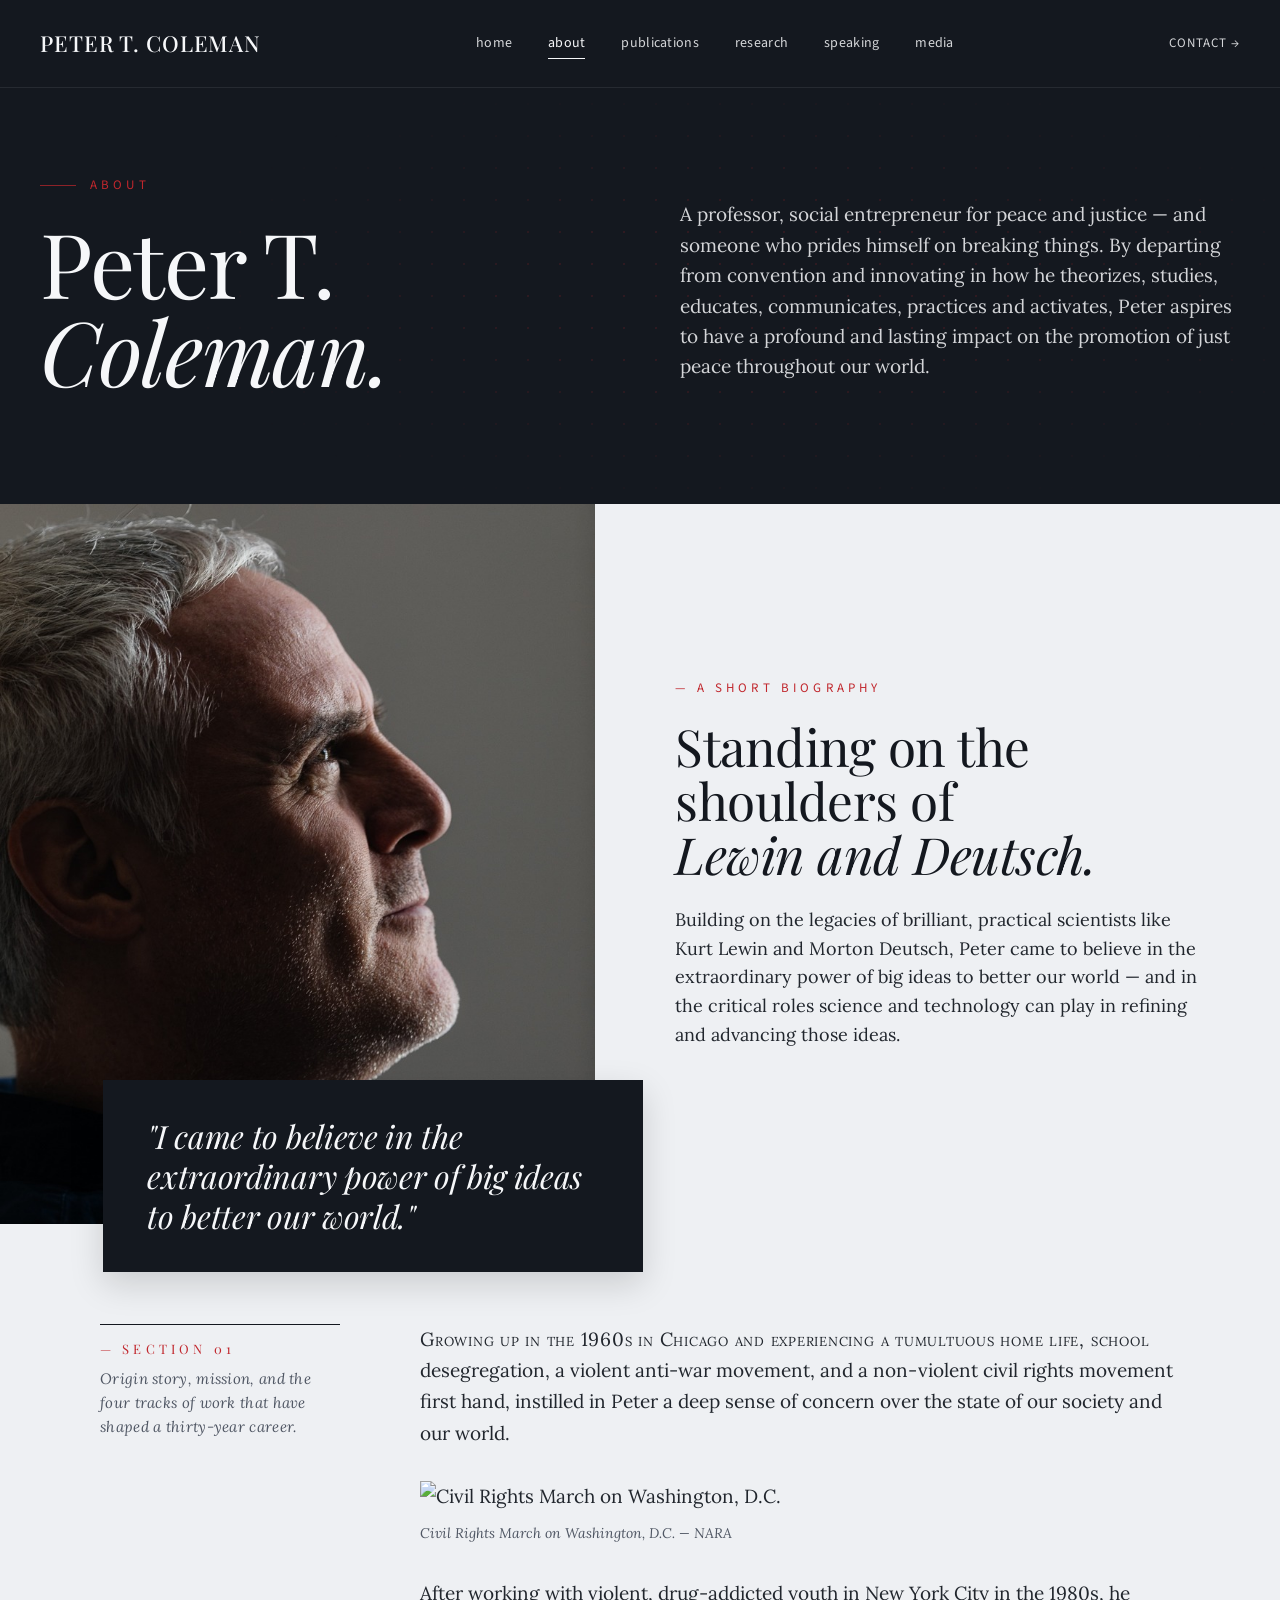
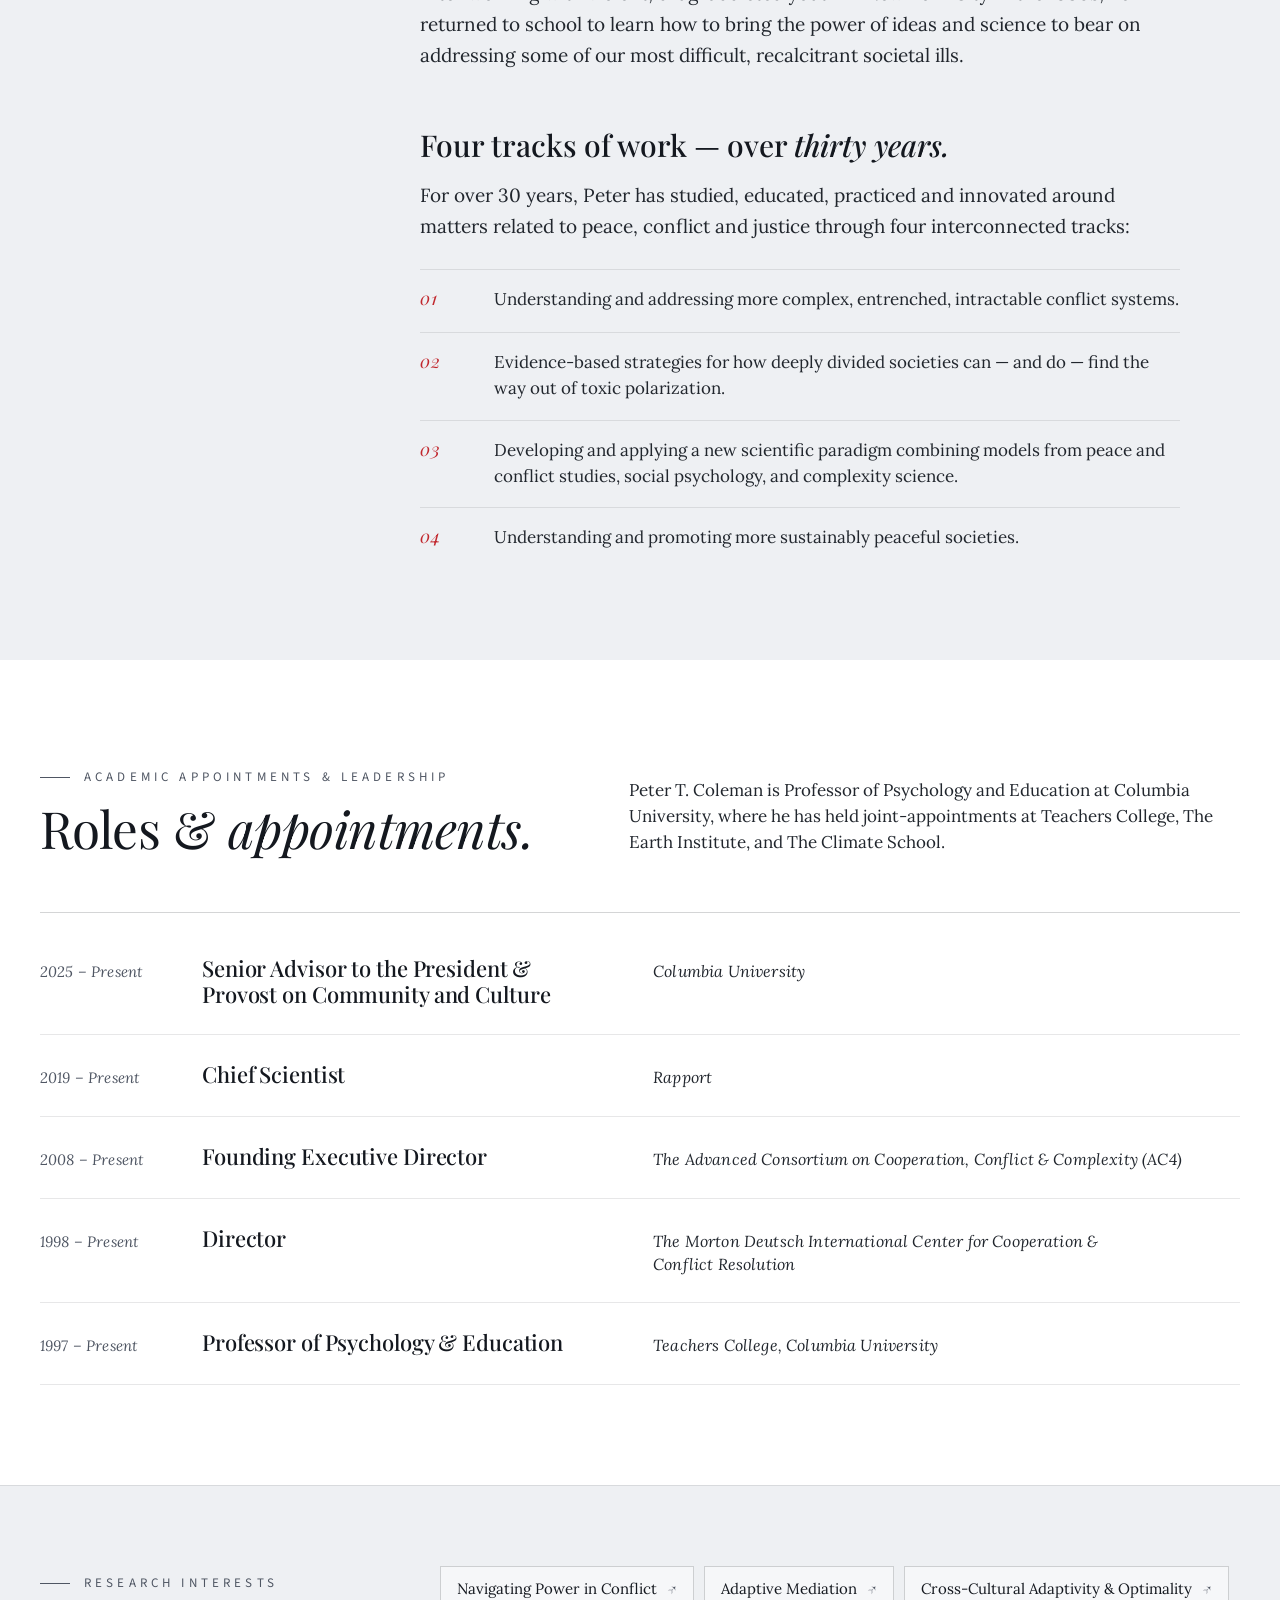
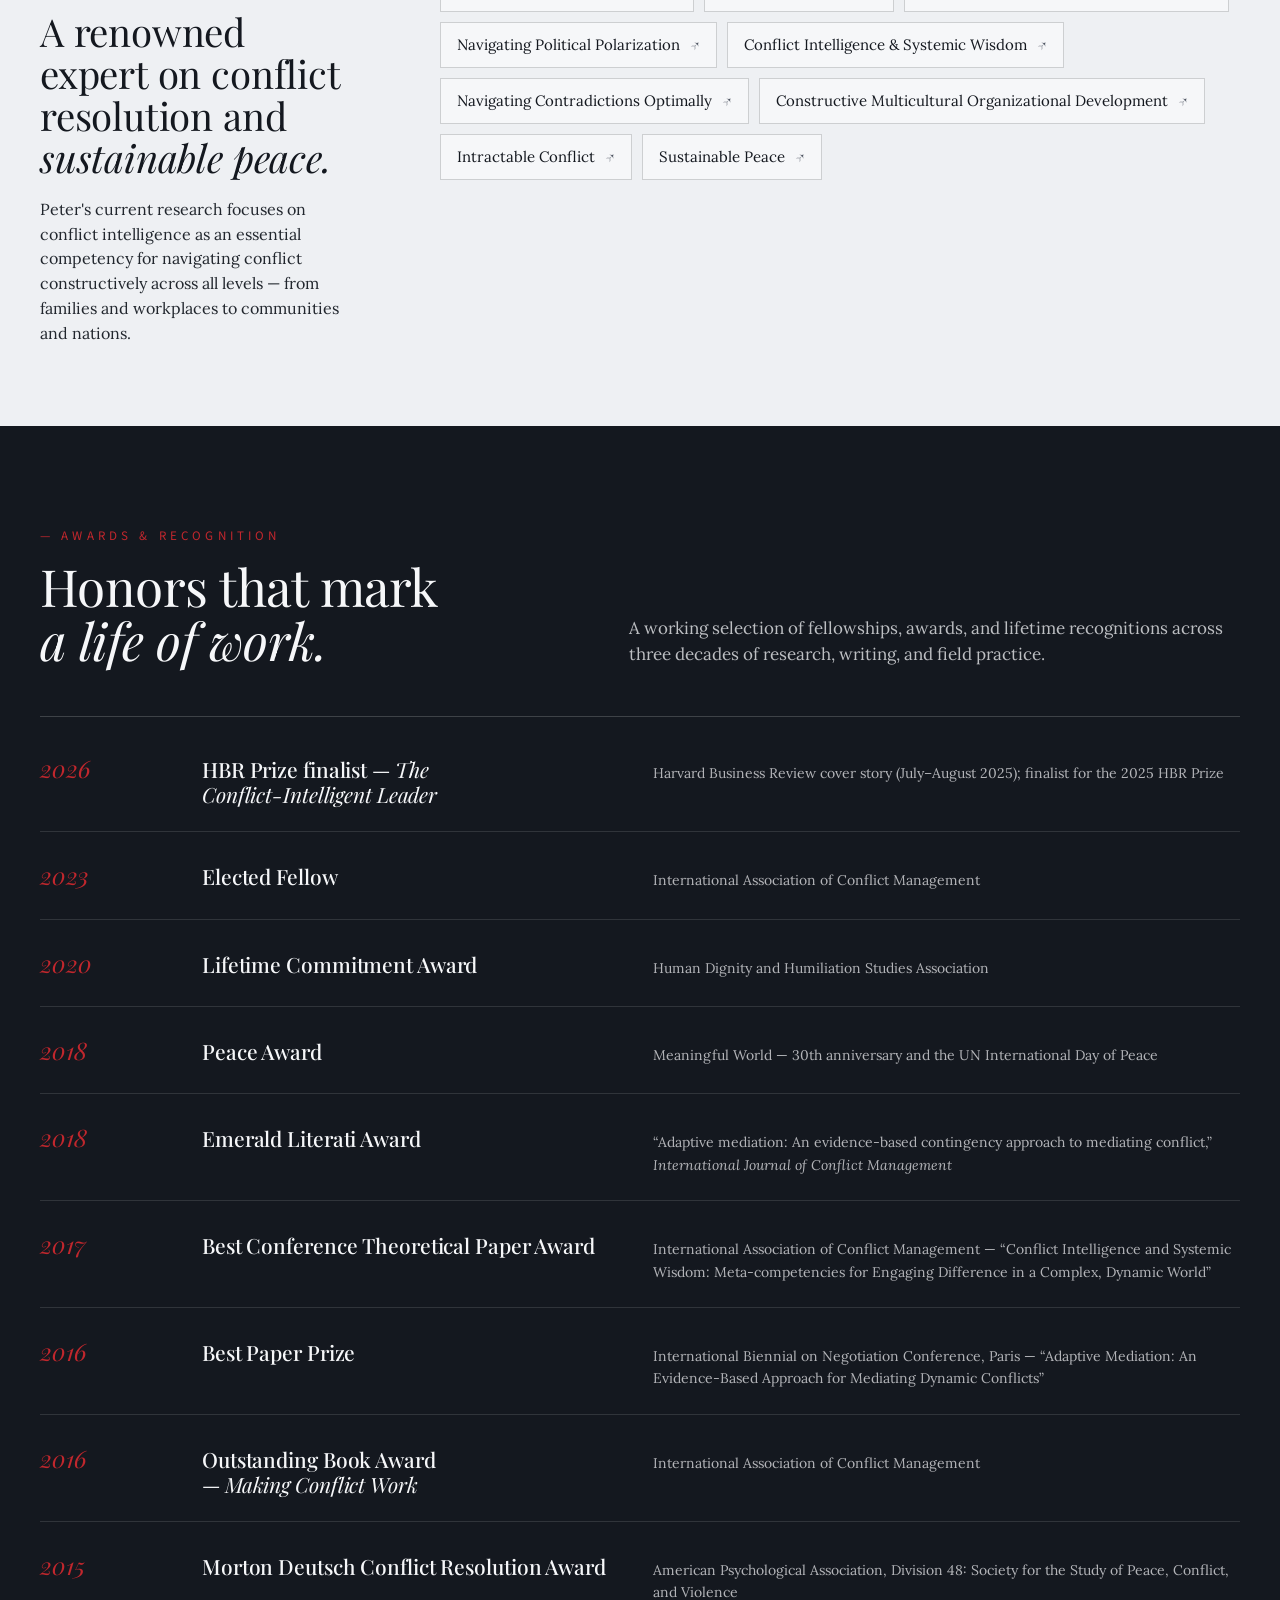
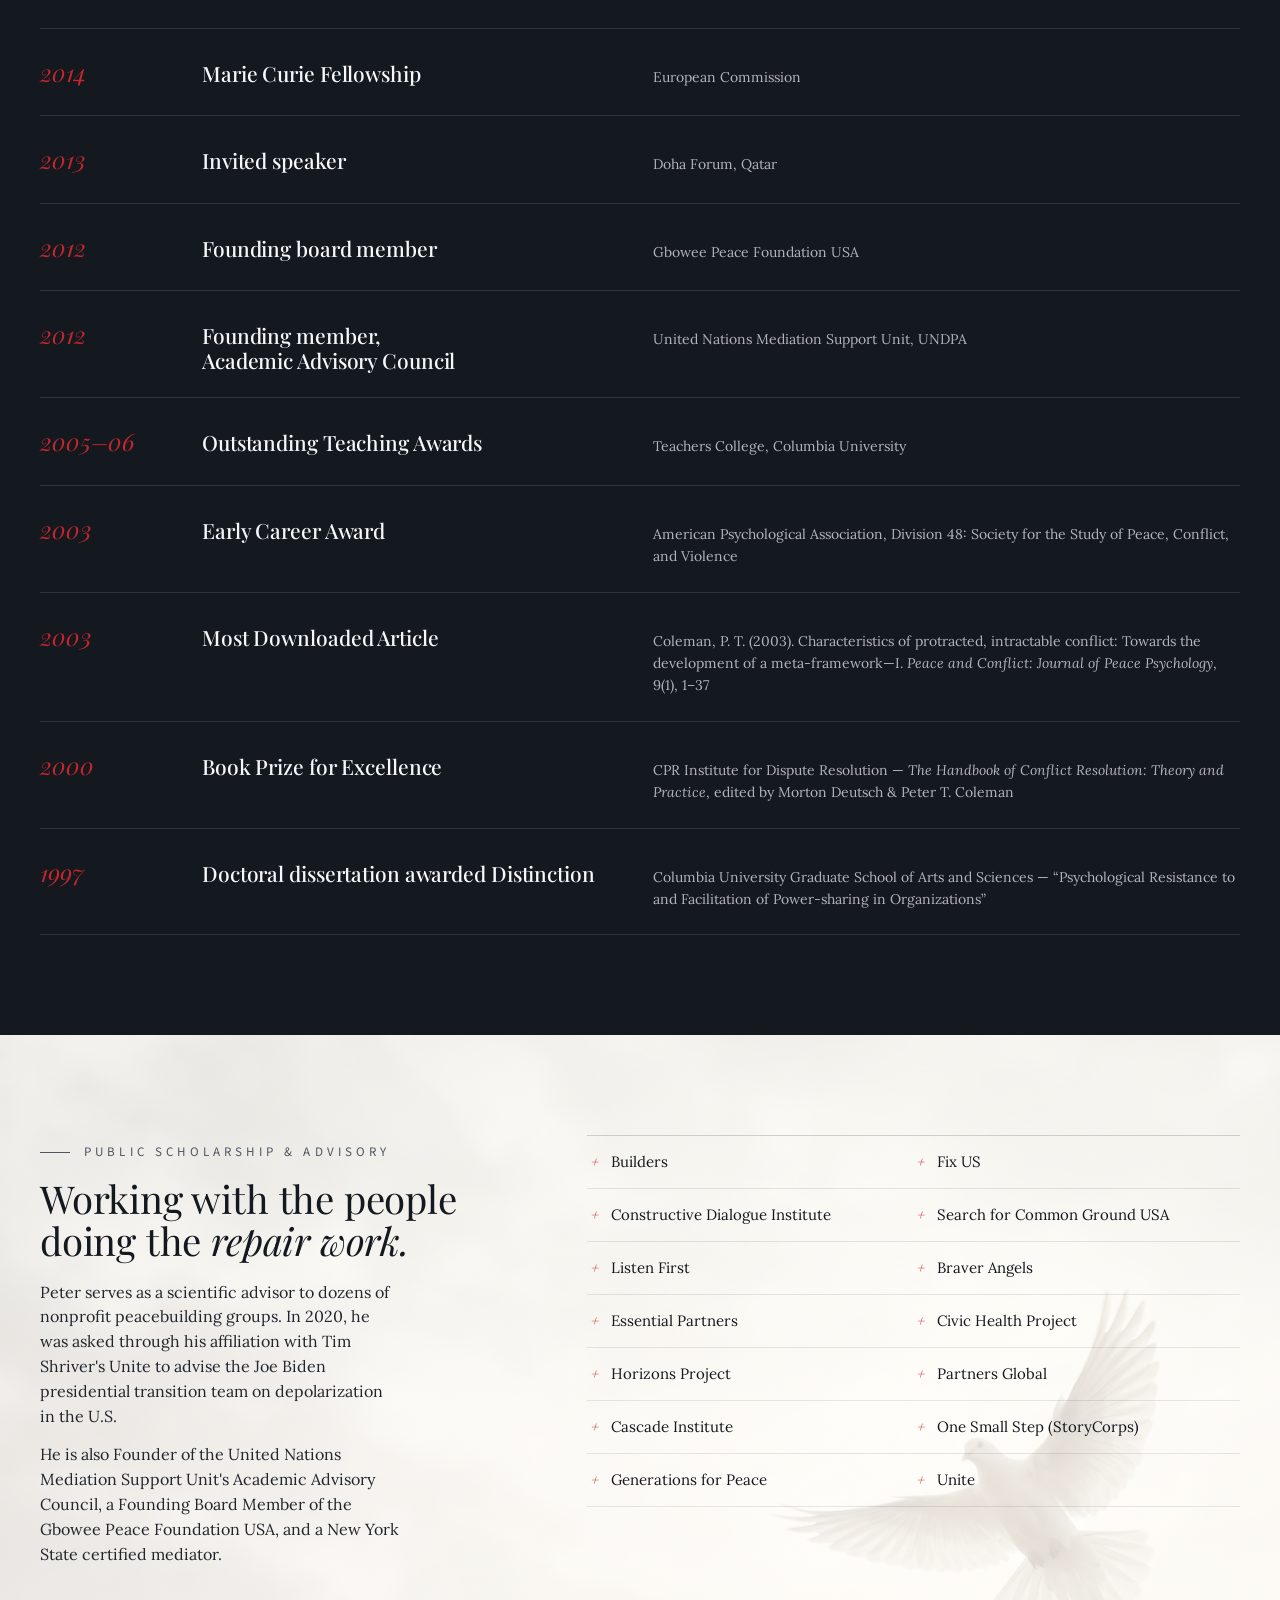
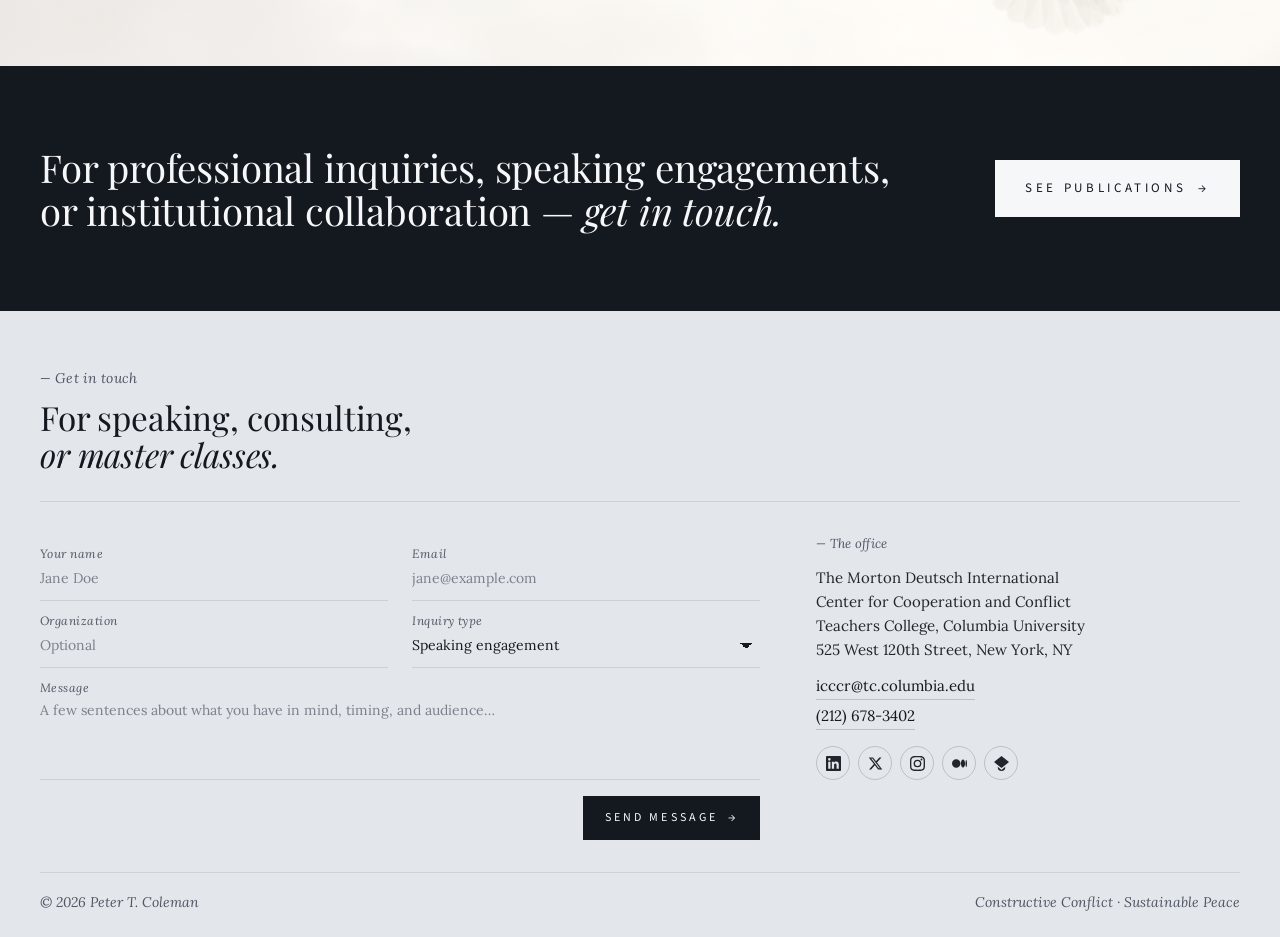
==== commit e01ff368: "Improve mobile UX, footer links, and homepage hero title layout. Add hamburger navigation, responsiv" ====
--- a/About.html
+++ b/About.html
@@ -15,13 +15,19 @@
 <header class="site site--solid" id="siteHeader">
   <div class="site-inner">
     <a href="Home.html" class="brand-mark">Peter T. Coleman</a>
-    <nav class="primary">
+    <button class="nav-toggle" type="button" aria-expanded="false" aria-controls="primaryNav" aria-label="Open menu">
+      <span class="nav-toggle-bar" aria-hidden="true"></span>
+      <span class="nav-toggle-bar" aria-hidden="true"></span>
+      <span class="nav-toggle-bar" aria-hidden="true"></span>
+    </button>
+    <nav class="primary" id="primaryNav">
       <a href="Home.html">home</a>
       <a href="About.html" class="active">about</a>
       <a href="Publications.html">publications</a>
       <a href="Research.html">research</a>
       <a href="Speaking.html">speaking</a>
       <a href="Media.html">media</a>
+      <a href="#footer" class="nav-contact">contact →</a>
     </nav>
     <div class="socials">
       <a href="#footer">contact →</a>
@@ -298,7 +304,6 @@
     <h2>For professional inquiries, speaking engagements, or institutional collaboration — <em>get in touch.</em></h2>
     <div class="cs-actions">
       <a href="Publications.html" class="btn-solid">See publications <span aria-hidden="true">→</span></a>
-      <a href="#footer" class="text-link" style="color: var(--cream); border-color: var(--cream)">Contact the office <span aria-hidden="true">↗</span></a>
     </div>
   </div>
 </section>
@@ -365,16 +370,16 @@
           <a href="tel:+12126783402">(212) 678-3402</a>
         </div>
         <div class="social-inline">
-          <a href="#" aria-label="LinkedIn" title="LinkedIn">
+          <a href="https://www.linkedin.com/in/peter-t-coleman-675b29224/" target="_blank" rel="noopener" aria-label="LinkedIn" title="LinkedIn">
             <svg viewBox="0 0 24 24" aria-hidden="true"><path d="M20.45 20.45h-3.55v-5.57c0-1.33-.03-3.04-1.85-3.04-1.85 0-2.13 1.45-2.13 2.94v5.67H9.36V9h3.41v1.56h.05c.47-.9 1.63-1.85 3.36-1.85 3.6 0 4.27 2.37 4.27 5.45v6.29zM5.34 7.43a2.06 2.06 0 1 1 0-4.12 2.06 2.06 0 0 1 0 4.12zM7.12 20.45H3.56V9h3.56v11.45zM22.22 0H1.77C.79 0 0 .77 0 1.72v20.56C0 23.23.79 24 1.77 24h20.45c.98 0 1.78-.77 1.78-1.72V1.72C24 .77 23.2 0 22.22 0z"/></svg>
           </a>
-          <a href="#" aria-label="X (Twitter)" title="X">
+          <a href="https://x.com/PeterTColeman1" target="_blank" rel="noopener" aria-label="X" title="X">
             <svg viewBox="0 0 24 24" aria-hidden="true"><path d="M18.244 2.25h3.308l-7.227 8.26 8.502 11.24H16.17l-5.214-6.817L4.99 21.75H1.68l7.73-8.835L1.254 2.25H8.08l4.713 6.231zm-1.161 17.52h1.833L7.084 4.126H5.117z"/></svg>
           </a>
-          <a href="#" aria-label="Instagram" title="Instagram">
+          <a href="https://www.instagram.com/petercoleman3248/" target="_blank" rel="noopener" aria-label="Instagram" title="Instagram">
             <svg viewBox="0 0 24 24" aria-hidden="true"><path d="M12 2.16c3.2 0 3.58.01 4.85.07 1.17.05 1.81.25 2.23.41.56.22.96.48 1.38.9.42.42.68.82.9 1.38.16.42.36 1.06.41 2.23.06 1.27.07 1.65.07 4.85s-.01 3.58-.07 4.85c-.05 1.17-.25 1.81-.41 2.23-.22.56-.48.96-.9 1.38-.42.42-.82.68-1.38.9-.42.16-1.06.36-2.23.41-1.27.06-1.65.07-4.85.07s-3.58-.01-4.85-.07c-1.17-.05-1.81-.25-2.23-.41-.56-.22-.96-.48-1.38-.9-.42-.42-.68-.82-.9-1.38-.16-.42-.36-1.06-.41-2.23-.06-1.27-.07-1.65-.07-4.85s.01-3.58.07-4.85c.05-1.17.25-1.81.41-2.23.22-.56.48-.96.9-1.38.42-.42.82-.68 1.38-.9.42-.16 1.06-.36 2.23-.41C8.42 2.17 8.8 2.16 12 2.16zM12 0C8.74 0 8.33.01 7.05.07 5.78.13 4.9.33 4.14.63c-.79.31-1.46.72-2.13 1.39C1.34 2.69.93 3.36.62 4.14.32 4.9.13 5.78.07 7.05.01 8.33 0 8.74 0 12s.01 3.67.07 4.95c.06 1.27.25 2.15.55 2.91.31.79.72 1.46 1.39 2.13.67.67 1.34 1.08 2.13 1.39.76.3 1.64.49 2.91.55C8.33 23.99 8.74 24 12 24s3.67-.01 4.95-.07c1.27-.06 2.15-.25 2.91-.55.79-.31 1.46-.72 2.13-1.39.67-.67 1.08-1.34 1.39-2.13.3-.76.49-1.64.55-2.91.06-1.28.07-1.69.07-4.95s-.01-3.67-.07-4.95c-.06-1.27-.25-2.15-.55-2.91-.31-.79-.72-1.46-1.39-2.13C21.31 1.34 20.64.93 19.86.62c-.76-.3-1.64-.49-2.91-.55C15.67.01 15.26 0 12 0zm0 5.84a6.16 6.16 0 1 0 0 12.32 6.16 6.16 0 0 0 0-12.32zm0 10.16a4 4 0 1 1 0-8 4 4 0 0 1 0 8zm6.41-11.85a1.44 1.44 0 1 0 0 2.88 1.44 1.44 0 0 0 0-2.88z"/></svg>
           </a>
-          <a href="#" aria-label="Medium" title="Medium">
+          <a href="https://pc84.medium.com/" target="_blank" rel="noopener" aria-label="Medium" title="Medium">
             <svg viewBox="0 0 24 24" aria-hidden="true"><path d="M13.54 12a6.8 6.8 0 0 1-6.77 6.82A6.8 6.8 0 0 1 0 12a6.8 6.8 0 0 1 6.77-6.82A6.8 6.8 0 0 1 13.54 12zm7.42 0c0 3.54-1.51 6.42-3.38 6.42-1.87 0-3.39-2.88-3.39-6.42s1.52-6.42 3.39-6.42 3.38 2.88 3.38 6.42M24 12c0 3.17-.53 5.75-1.19 5.75-.66 0-1.19-2.58-1.19-5.75s.53-5.75 1.19-5.75C23.47 6.25 24 8.83 24 12z"/></svg>
           </a>
           <a href="https://scholar.google.com/citations?user=vtAunVIAAAAJ&amp;hl=en" target="_blank" rel="noopener" aria-label="Google Scholar" title="Google Scholar">
@@ -794,6 +799,7 @@
     setupReveal('.awards-section .award-row', 'award-revealed', 80);
   })();
 </script>
+<script src="js/site-nav.js"></script>
 
 </body>
 </html>
--- a/site.css
+++ b/site.css
@@ -21,6 +21,8 @@
     line-height: 1.6;
     -webkit-font-smoothing: antialiased;
   }
+  html { overflow-x: clip; }
+  body.nav-open { overflow: hidden; }
   .display { font-family: 'Playfair Display', Georgia, serif; font-weight: 400; letter-spacing: -0.005em; }
   .body-serif { font-family: 'Lora', Georgia, serif; }
   a { color: inherit; text-decoration: none; }
@@ -31,7 +33,7 @@
 
   /* HEADER */
   header.site {
-    position: absolute; top: 0; left: 0; right: 0; z-index: 50;
+    position: absolute; top: 0; left: 0; right: 0; z-index: 60;
     color: var(--cream);
   }
   .site-inner {
@@ -58,6 +60,29 @@
   .socials { display: flex; gap: 14px; align-items: center; opacity: 0.85; }
   .socials a { font-size: 13px; letter-spacing: 0.08em; text-transform: uppercase; }
   .socials a:hover { opacity: 1; }
+
+  .nav-toggle {
+    display: none;
+    flex-direction: column;
+    justify-content: center;
+    gap: 5px;
+    width: 44px;
+    height: 44px;
+    padding: 10px;
+    border: 1px solid rgba(246, 247, 249, 0.35);
+    background: transparent;
+    color: inherit;
+    flex-shrink: 0;
+    margin-left: auto;
+  }
+  .nav-toggle-bar {
+    display: block;
+    width: 100%;
+    height: 1px;
+    background: currentColor;
+    transition: transform 0.25s ease, opacity 0.25s ease;
+  }
+  nav.primary .nav-contact { display: none; }
 
   /* When header is on a paper background (sticky after scroll), invert */
   header.site.scrolled {
@@ -108,6 +133,7 @@
     flex-direction: column;
     justify-content: flex-end;
     padding-bottom: 88px;
+    min-width: 0;
   }
   .hero-eyebrow {
     font-size: 13px; letter-spacing: 0.3em; text-transform: uppercase;
@@ -118,11 +144,17 @@
   .hero h1 {
     font-family: 'Playfair Display', serif;
     font-weight: 400;
-    font-size: clamp(60px, 9vw, 148px);
+    font-size: min(110px, max(34px, calc((100vw - 48px) / 9.5)));
     line-height: 0.95;
     letter-spacing: -0.015em;
-    max-width: 14ch;
-    text-wrap: balance;
+    max-width: 100%;
+  }
+  .hero h1 .hero-title-line {
+    display: block;
+    white-space: nowrap;
+  }
+  .hero h1 .hero-title-line + .hero-title-line {
+    margin-top: 0.12em;
   }
   .hero h1 em { font-style: italic; font-weight: 400; }
   .hero-foot {
@@ -529,8 +561,8 @@
     position: relative;
   }
   .uc-track {
-    position: relative;
-    min-height: 0;
+    display: grid;
+    min-height: 260px;
     transition: opacity 0.3s ease;
   }
   .uc-track.is-loading {
@@ -538,34 +570,29 @@
     opacity: 0.35;
   }
   .uc-slide {
-    position: absolute;
-    inset: 0;
+    grid-area: 1 / 1;
     z-index: 0;
     opacity: 0;
-    visibility: hidden;
-    transition: opacity 0.65s ease, visibility 0.65s;
+    transition: opacity 0.65s ease;
     pointer-events: none;
   }
   .uc-slide.is-active {
-    position: relative;
     z-index: 1;
     opacity: 1;
-    visibility: visible;
     pointer-events: auto;
   }
   .uc-slide-inner {
     display: grid;
     grid-template-columns: 1fr 1fr;
     gap: 40px;
-    align-items: center;
+    align-items: start;
     color: inherit;
   }
   .uc-thumb {
     background: var(--paper-2);
     overflow: hidden;
     width: 100%;
-    aspect-ratio: 16 / 9;
-    max-height: 200px;
+    height: 200px;
   }
   .uc-thumb img {
     width: 100%;
@@ -672,7 +699,8 @@
       grid-template-columns: 1fr;
       gap: 20px;
     }
-    .uc-thumb { aspect-ratio: 16 / 9; max-height: 180px; }
+    .uc-track { min-height: 400px; }
+    .uc-thumb { height: 180px; }
     .uc-body .u-title { font-size: 22px; }
     .uc-footer { justify-content: flex-end; }
   }
@@ -1235,13 +1263,72 @@
   }
 
   @media (max-width: 1024px) {
-    .hero-content { padding-bottom: 60px; }
+    .hero-content { padding: 0 24px 60px; }
+    .hero-foot { flex-direction: column; align-items: flex-start; gap: 24px; }
+    .hero-cta { align-self: flex-start; }
+    .hero-affil { gap: 20px; margin-top: 40px; }
     .fs-inner, .book-inner, .at-inner { grid-template-columns: 1fr; gap: 48px; }
+    .featured-strip { padding: 60px 24px; }
+    .about-teaser { padding: 80px 24px; }
+    .book-section { padding: 80px 24px; }
+    .section-head { padding: 80px 24px 48px; }
+    .work-section .section-head { padding-top: 80px; padding-bottom: 56px; }
+    .work-grid, .init-grid, .media-grid { grid-template-columns: 1fr; gap: 36px; }
+    .work-grid { padding: 0 24px; }
+    .media-section { padding: 0 24px 80px; }
+    .init-section { padding: 0 24px 80px; }
+    .site-inner { padding: 18px 24px; }
     .footer-head { grid-template-columns: 1fr; gap: 24px; align-items: start; }
     .footer-head .quick { text-align: left; flex-direction: row; flex-wrap: wrap; gap: 16px 24px; }
     .footer-body { grid-template-columns: 1fr; gap: 56px; }
+    .footer-bottom { flex-direction: column; align-items: flex-start; gap: 8px; }
+    footer { padding: 48px 24px 24px; }
     .contact-form { grid-template-columns: 1fr; }
-    .work-grid, .init-grid, .media-grid { grid-template-columns: 1fr; gap: 36px; }
-    nav.primary { display: none; }
+    .nav-toggle {
+      display: inline-flex;
+    }
+    header.site.scrolled .nav-toggle,
+    header.site.site--solid .nav-toggle {
+      border-color: var(--rule);
+    }
+    .nav-toggle[aria-expanded="true"] .nav-toggle-bar:nth-child(1) {
+      transform: translateY(6px) rotate(45deg);
+    }
+    .nav-toggle[aria-expanded="true"] .nav-toggle-bar:nth-child(2) { opacity: 0; }
+    .nav-toggle[aria-expanded="true"] .nav-toggle-bar:nth-child(3) {
+      transform: translateY(-6px) rotate(-45deg);
+    }
+    nav.primary {
+      display: none;
+      position: fixed;
+      inset: 0;
+      background: rgba(238, 240, 243, 0.98);
+      backdrop-filter: blur(12px);
+      -webkit-backdrop-filter: blur(12px);
+      padding: 96px 32px 40px;
+      flex-direction: column;
+      align-items: flex-start;
+      gap: 4px;
+      z-index: 55;
+      color: var(--ink);
+      overflow-y: auto;
+    }
+    nav.primary.is-open { display: flex; }
+    nav.primary a {
+      font-size: 20px;
+      padding: 12px 0;
+      opacity: 1;
+      border-bottom: none;
+    }
+    nav.primary .nav-contact {
+      display: block;
+      margin-top: 20px;
+      padding-top: 20px;
+      width: 100%;
+      border-top: 1px solid var(--rule);
+      font-size: 14px;
+      letter-spacing: 0.22em;
+      text-transform: uppercase;
+    }
     .socials { display: none; }
   }
--- a/page.css
+++ b/page.css
@@ -34,6 +34,7 @@
   align-items: end;
   z-index: 1;
 }
+.pb-inner > div { min-width: 0; }
 .pb-eyebrow {
   font-size: 13px; letter-spacing: 0.32em; text-transform: uppercase;
   color: var(--accent);
@@ -44,10 +45,12 @@
 .page-banner h1 {
   font-family: 'Playfair Display', serif;
   font-weight: 400;
-  font-size: clamp(48px, 7vw, 104px);
+  font-size: clamp(40px, 7vw, 104px);
   line-height: 0.98;
   letter-spacing: -0.015em;
   text-wrap: balance;
+  max-width: 100%;
+  overflow-wrap: break-word;
 }
 .page-banner h1 em { font-style: italic; }
 .pb-deck {
@@ -60,6 +63,7 @@
 }
 @media (max-width: 900px) {
   .pb-inner { grid-template-columns: 1fr; gap: 32px; }
+  .page-banner h1 { font-size: clamp(36px, 10vw, 56px); }
 }
 
 /* PROSE — long-form column for About & body sections */
@@ -1047,6 +1051,7 @@
   padding: 56px 0;
   border-bottom: 1px solid var(--rule-soft);
   align-items: start;
+  scroll-margin-top: 96px;
 }
 .track-card .tk-num {
   font-family: 'Playfair Display', serif; font-style: italic;
@@ -1751,3 +1756,32 @@
   .topic-modal__body { padding: 56px 28px 36px; }
 }
 body.modal-open { overflow: hidden; }
+
+@media (max-width: 1024px) {
+  .page-banner { padding: 72px 24px 80px; }
+  .prose-section,
+  .cv-section,
+  .stats-band,
+  .book-grid-section,
+  .writing-section,
+  .areas-section,
+  .quotes-section,
+  .talks-section,
+  .topics-section,
+  .episode-section,
+  .appear-section,
+  .cta-strip,
+  .tags-section,
+  .awards-section,
+  .tracks-section,
+  .labs-section,
+  .pubs-section,
+  .engagements-section,
+  .watch-section,
+  .profile-section {
+    padding-left: 24px;
+    padding-right: 24px;
+  }
+  .profile-text { padding: 48px 24px; }
+  .pb-inner { padding: 0; }
+}
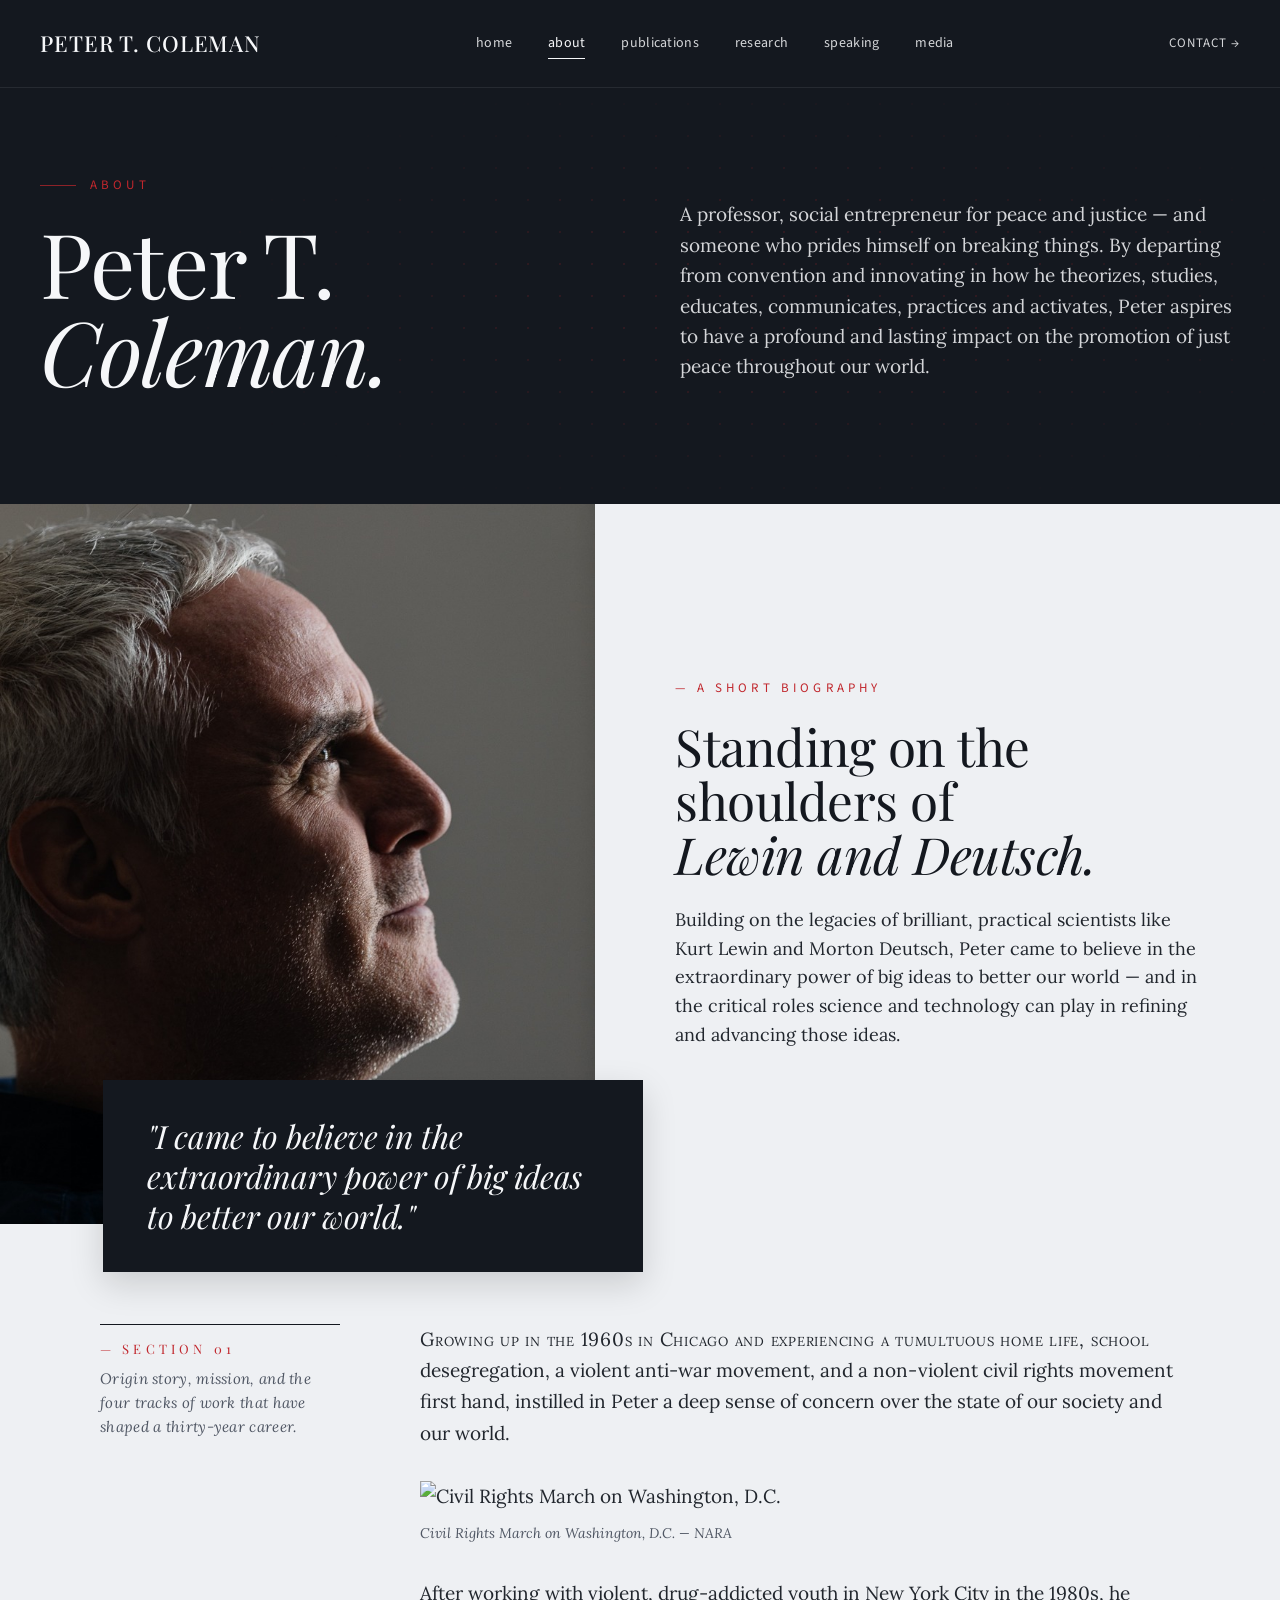
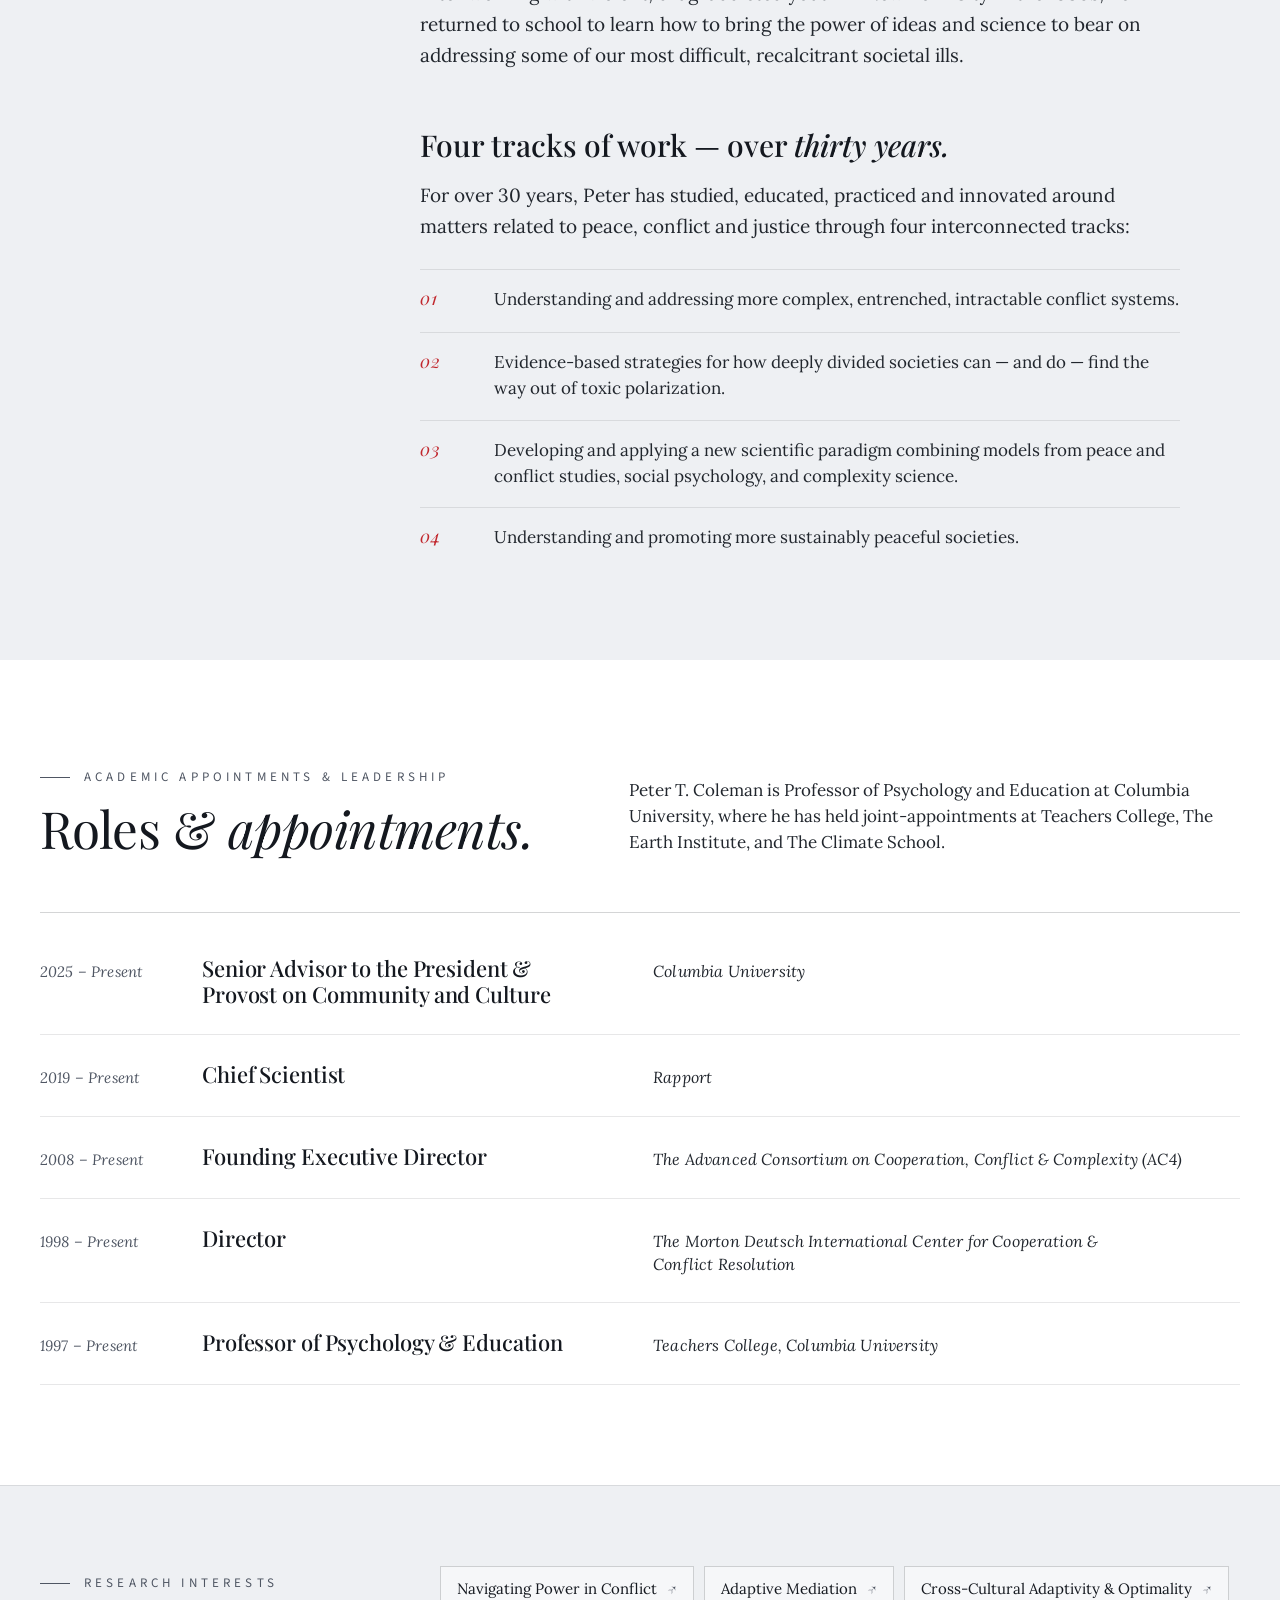
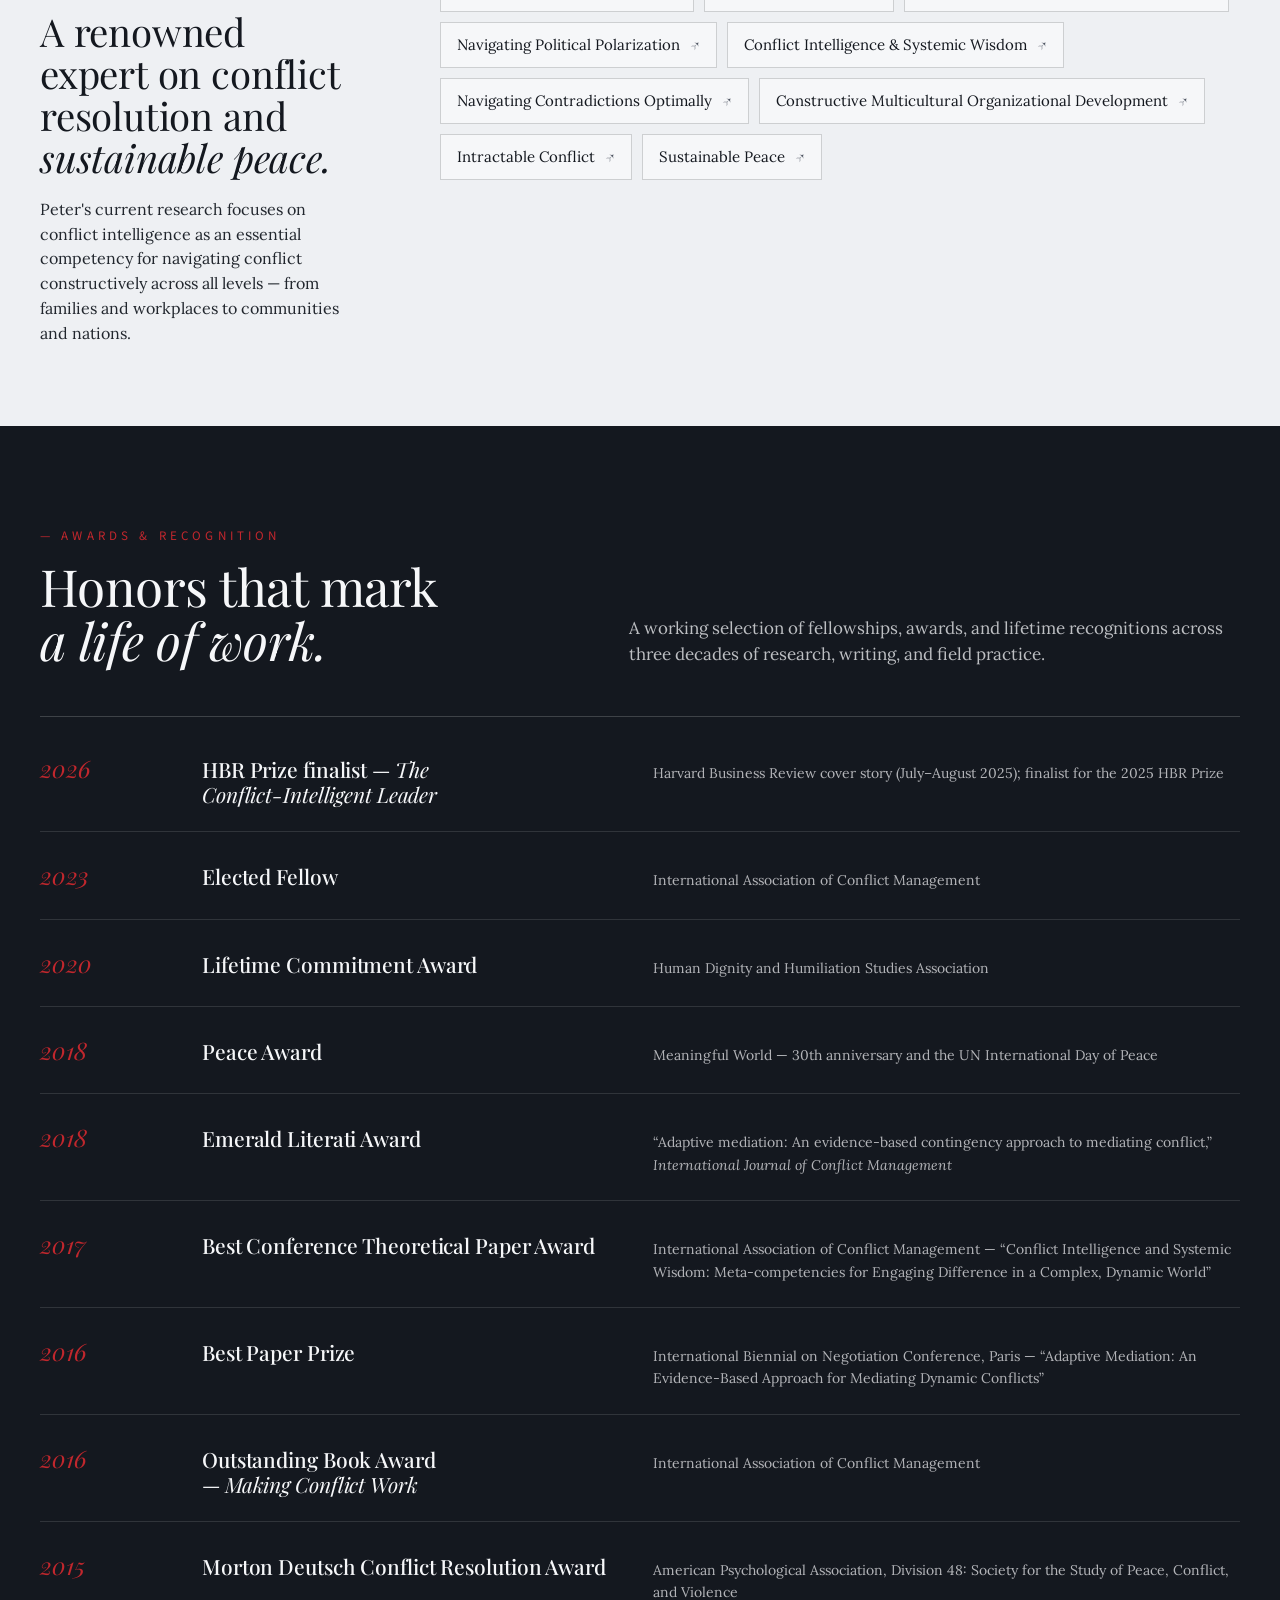
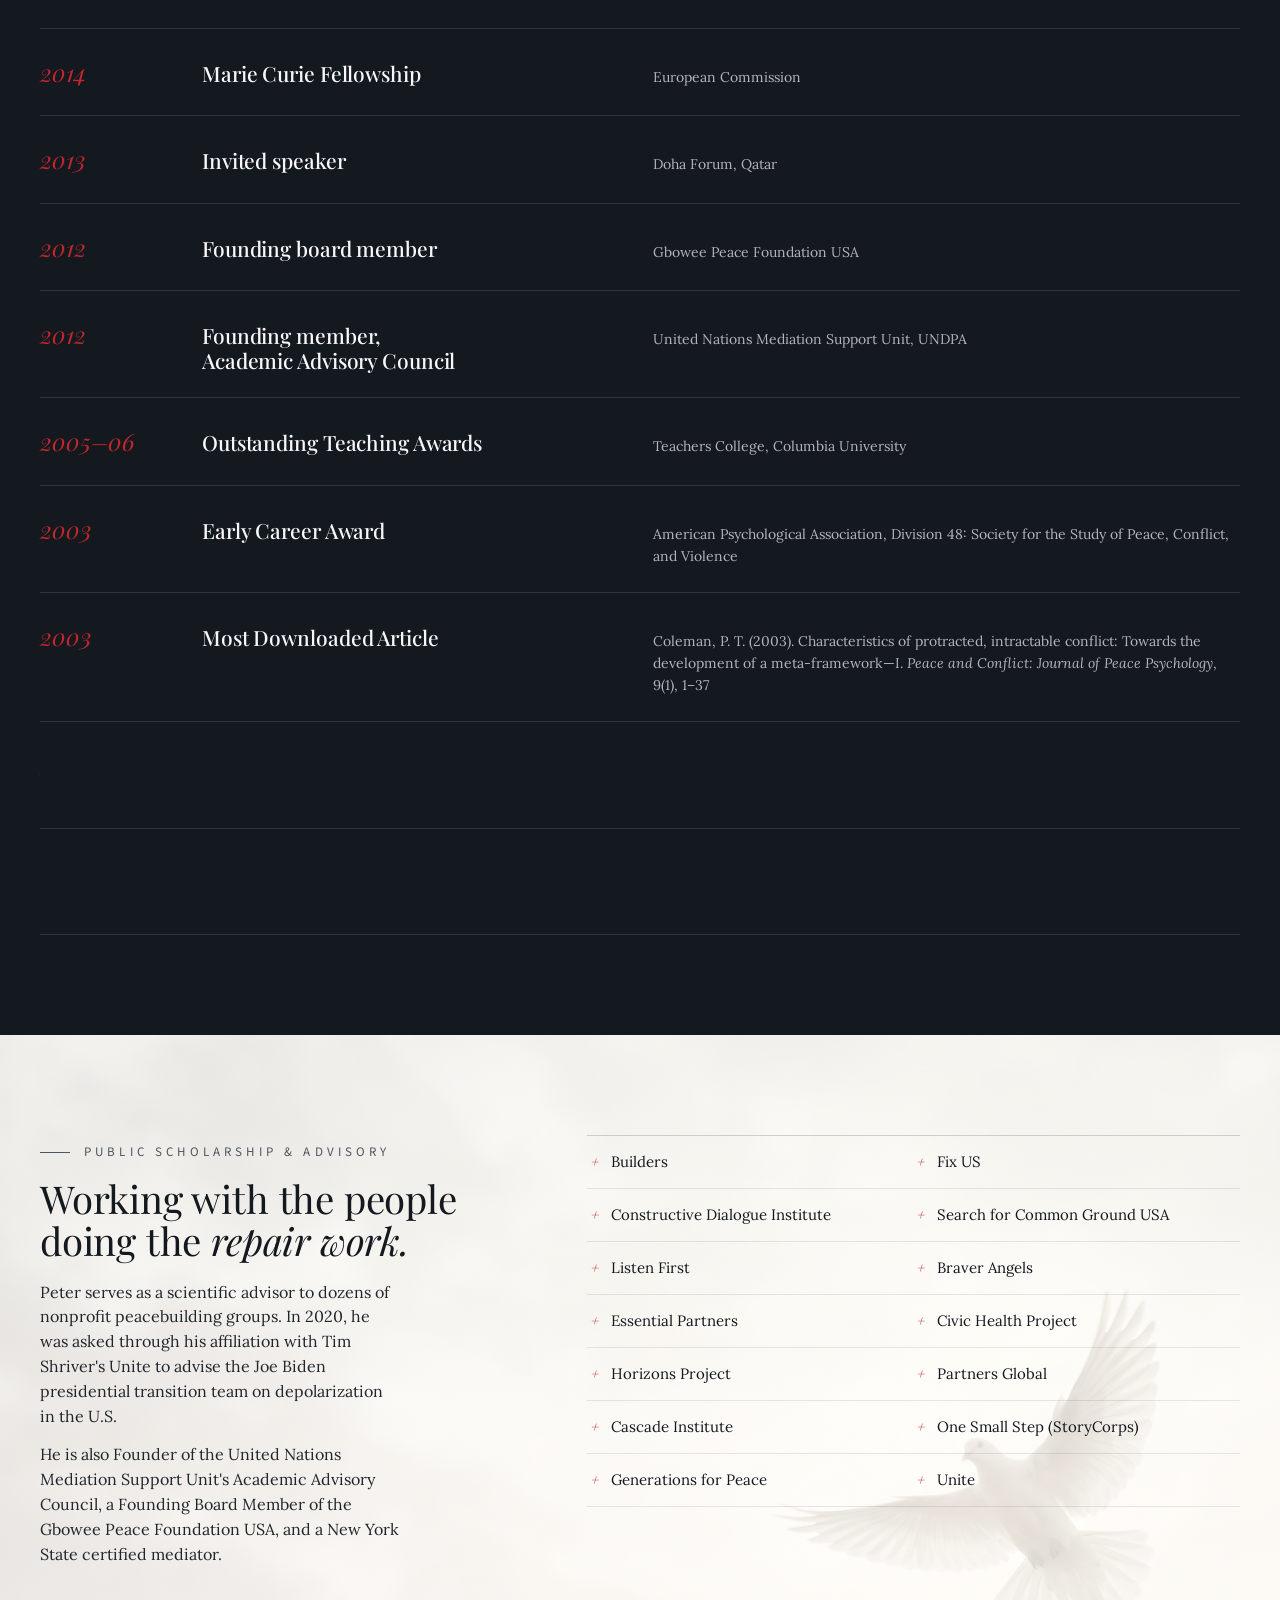
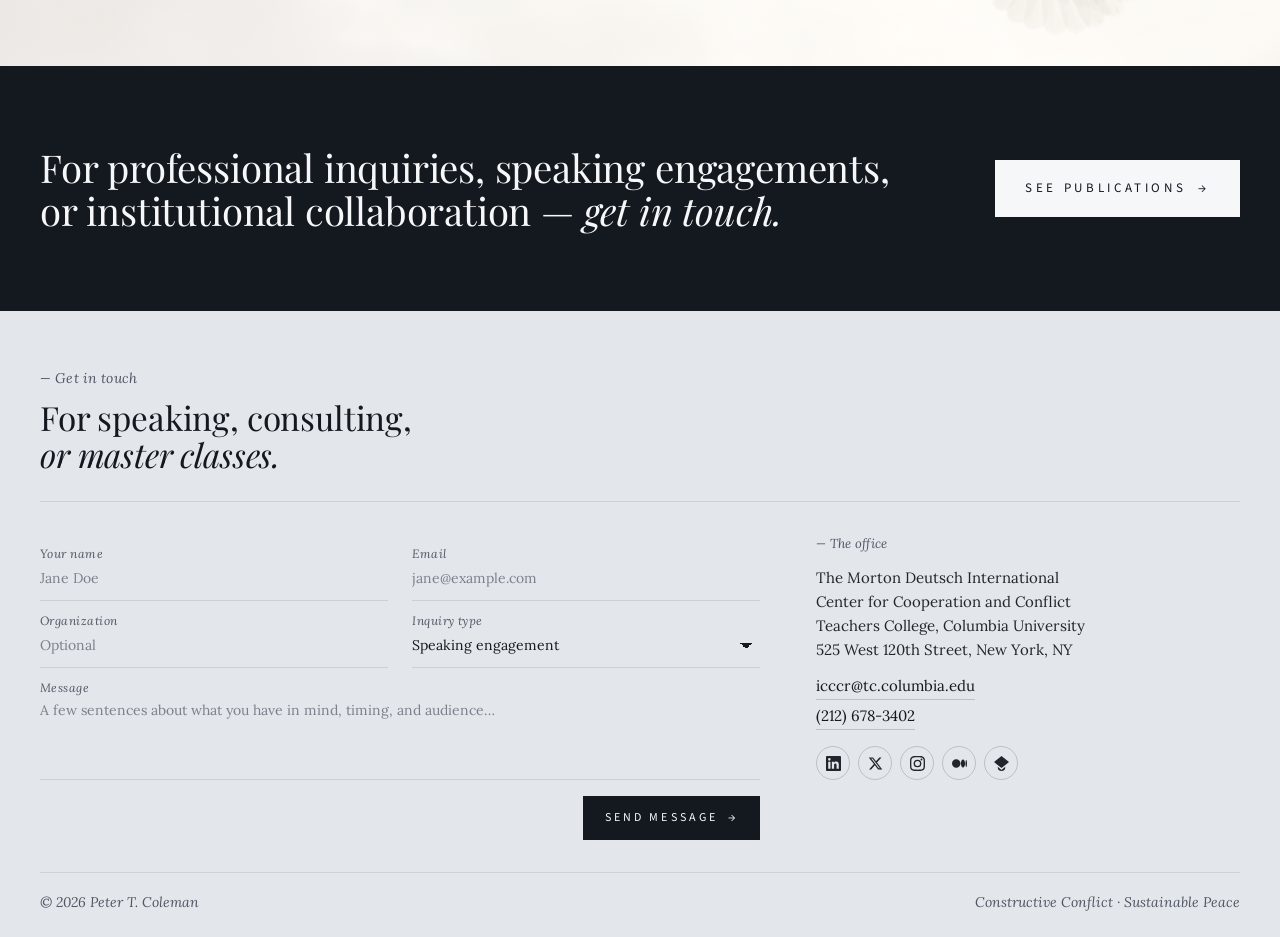
==== commit e1404078: "go live liv" ====
--- a/About.html
+++ b/About.html
@@ -14,14 +14,14 @@
 
 <header class="site site--solid" id="siteHeader">
   <div class="site-inner">
-    <a href="Home.html" class="brand-mark">Peter T. Coleman</a>
+    <a href="home.html" class="brand-mark">Peter T. Coleman</a>
     <button class="nav-toggle" type="button" aria-expanded="false" aria-controls="primaryNav" aria-label="Open menu">
       <span class="nav-toggle-bar" aria-hidden="true"></span>
       <span class="nav-toggle-bar" aria-hidden="true"></span>
       <span class="nav-toggle-bar" aria-hidden="true"></span>
     </button>
     <nav class="primary" id="primaryNav">
-      <a href="Home.html">home</a>
+      <a href="home.html">home</a>
       <a href="About.html" class="active">about</a>
       <a href="Publications.html">publications</a>
       <a href="Research.html">research</a>
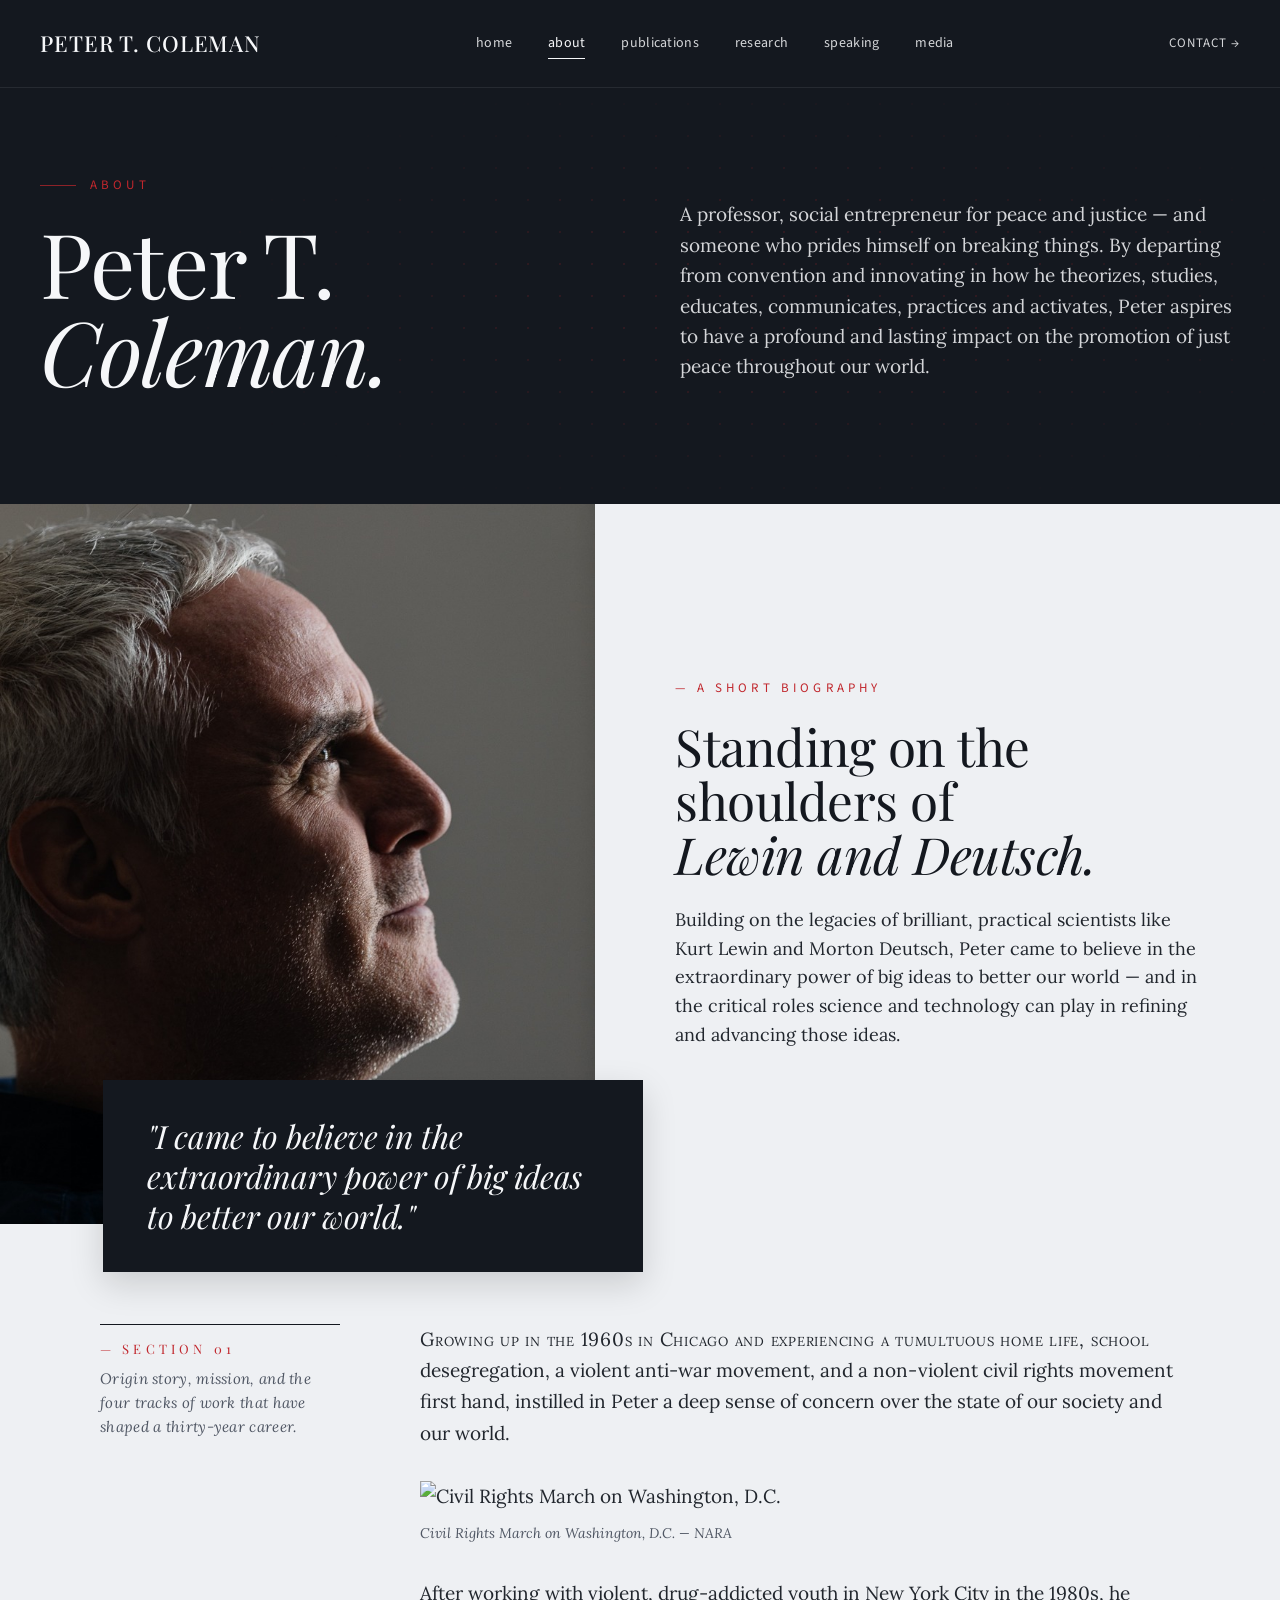
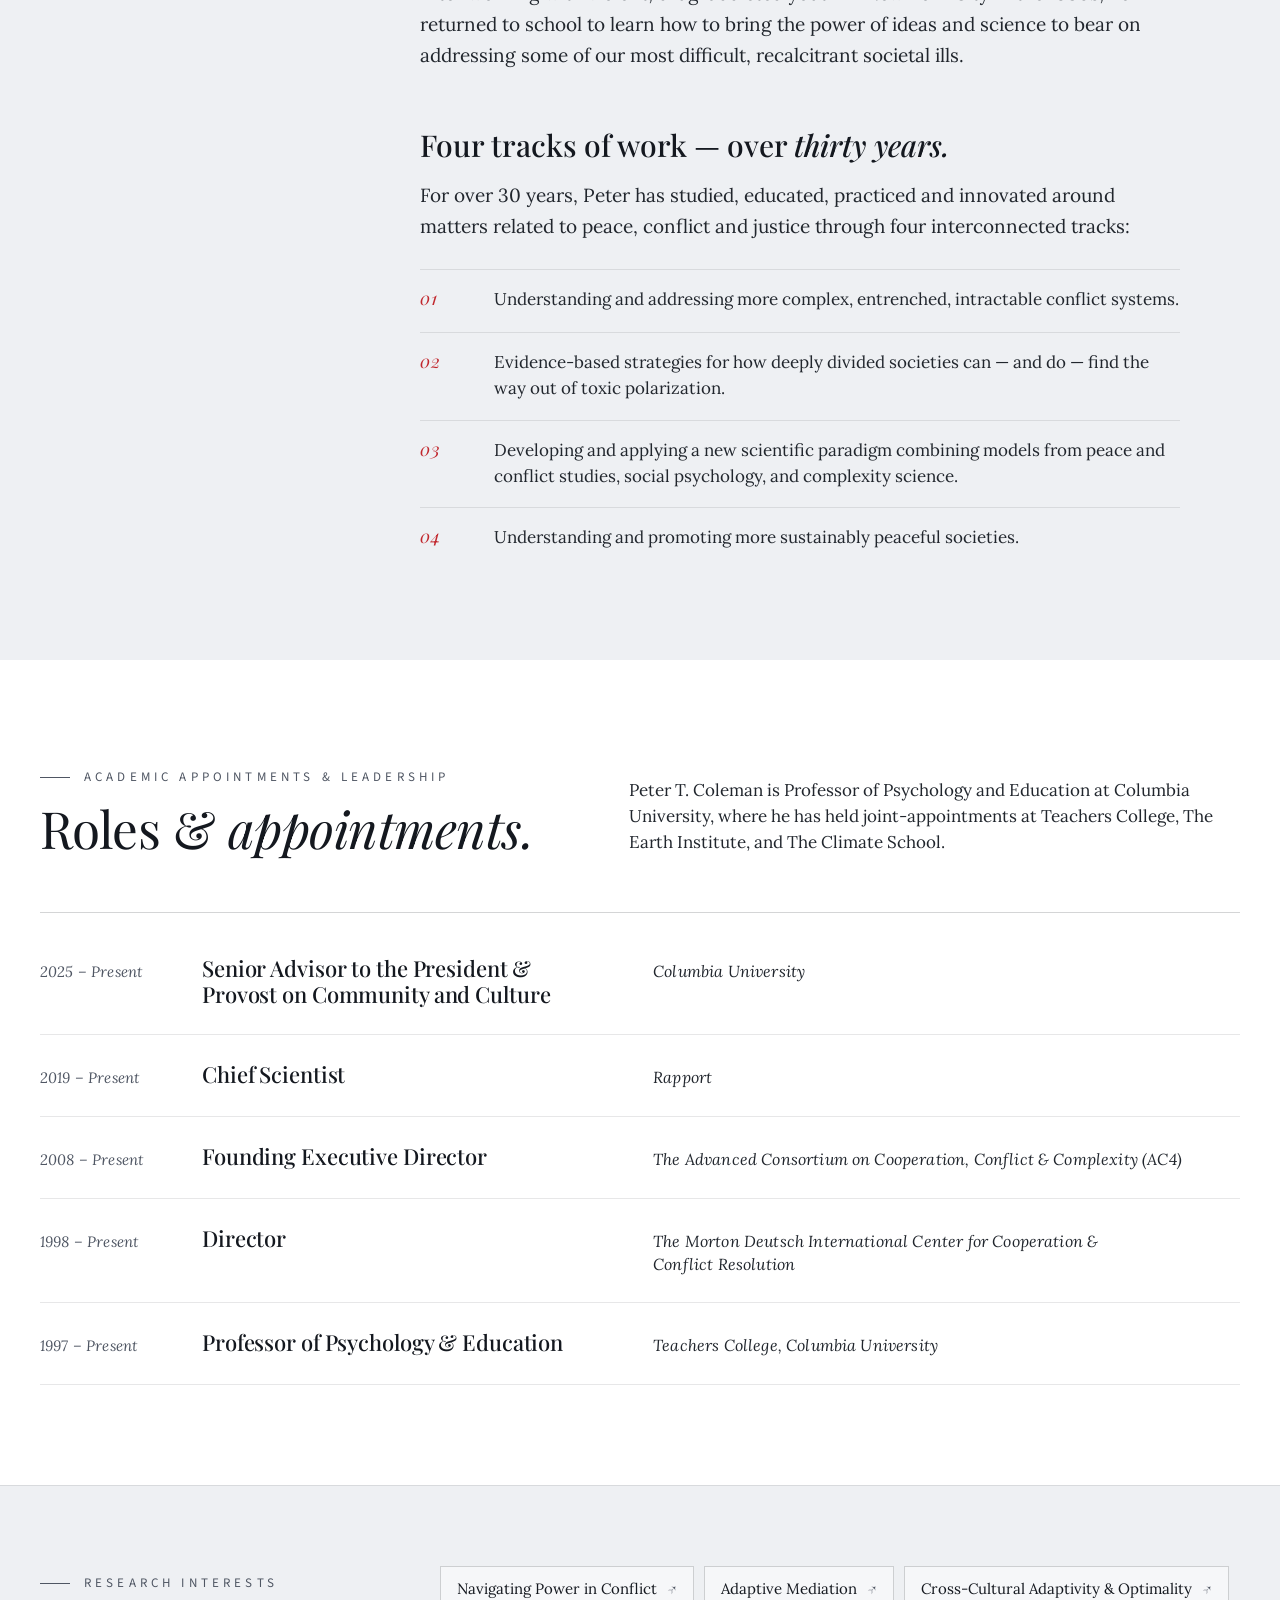
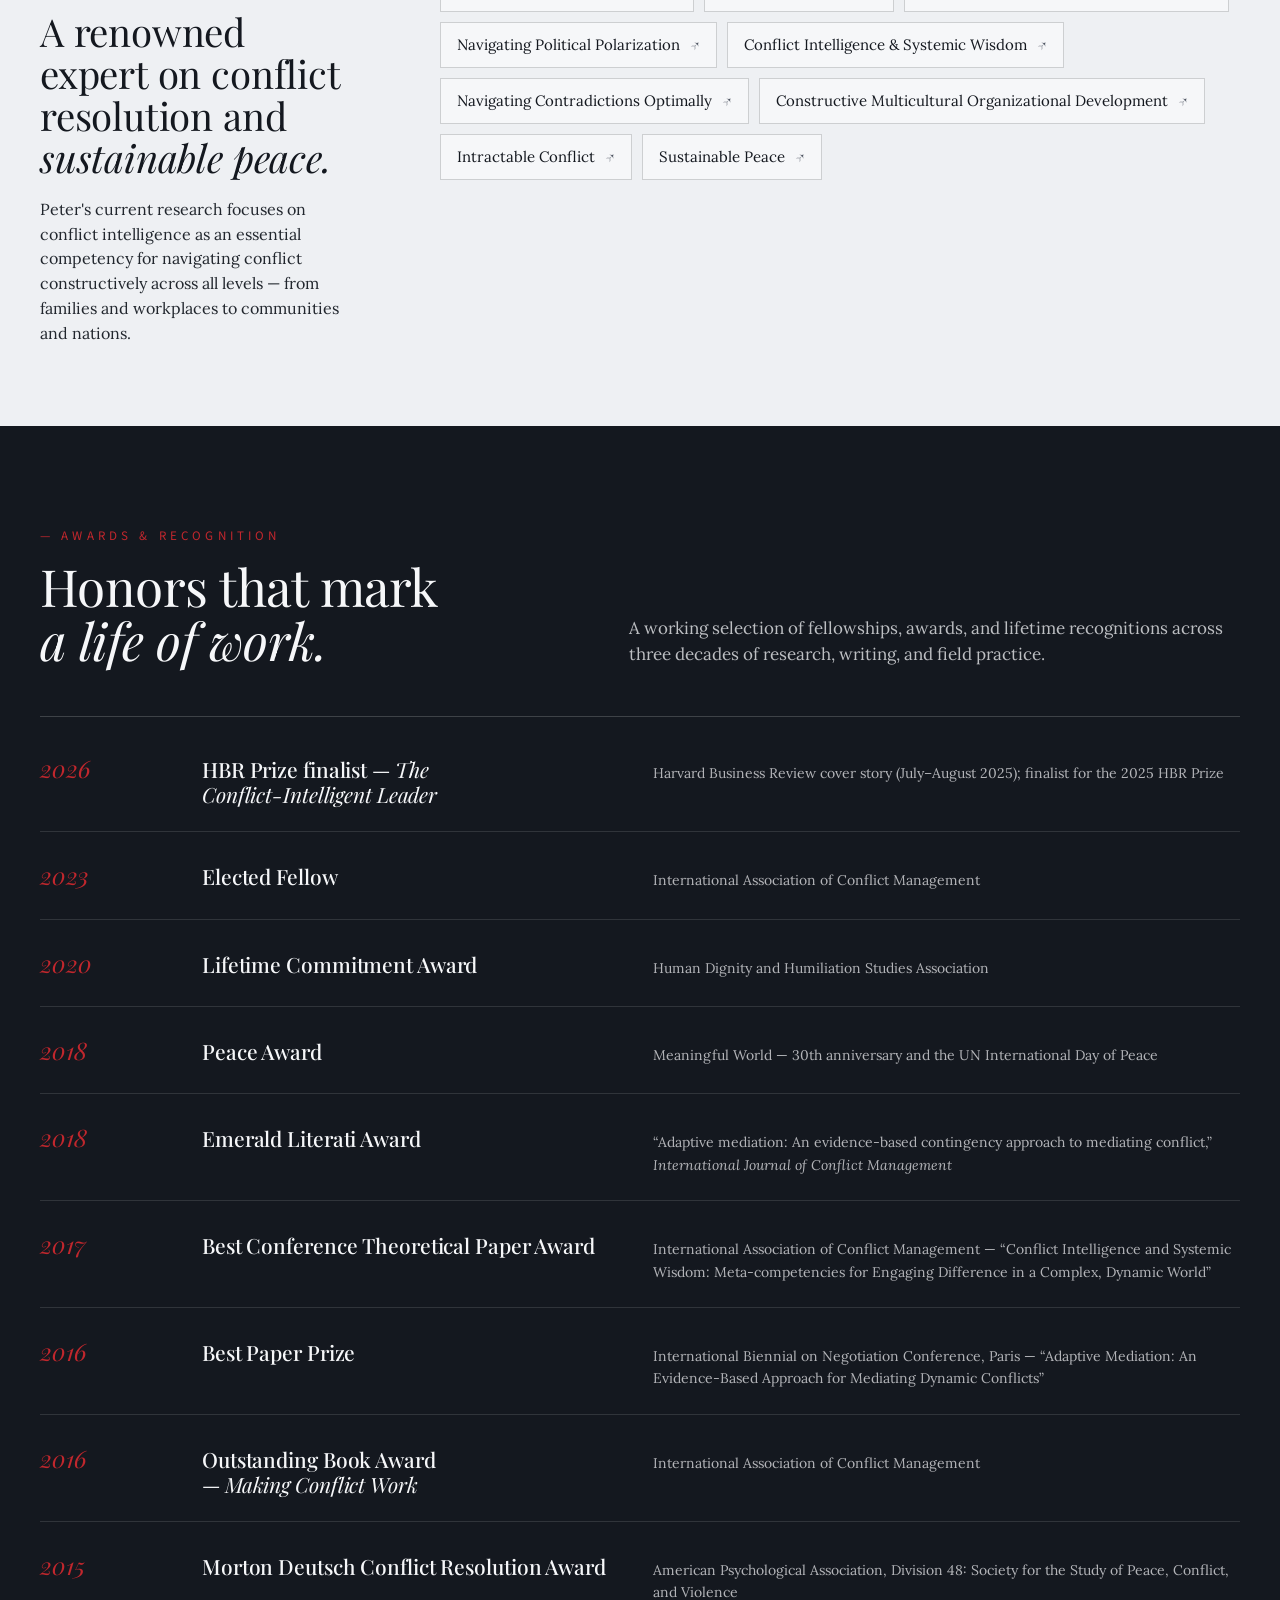
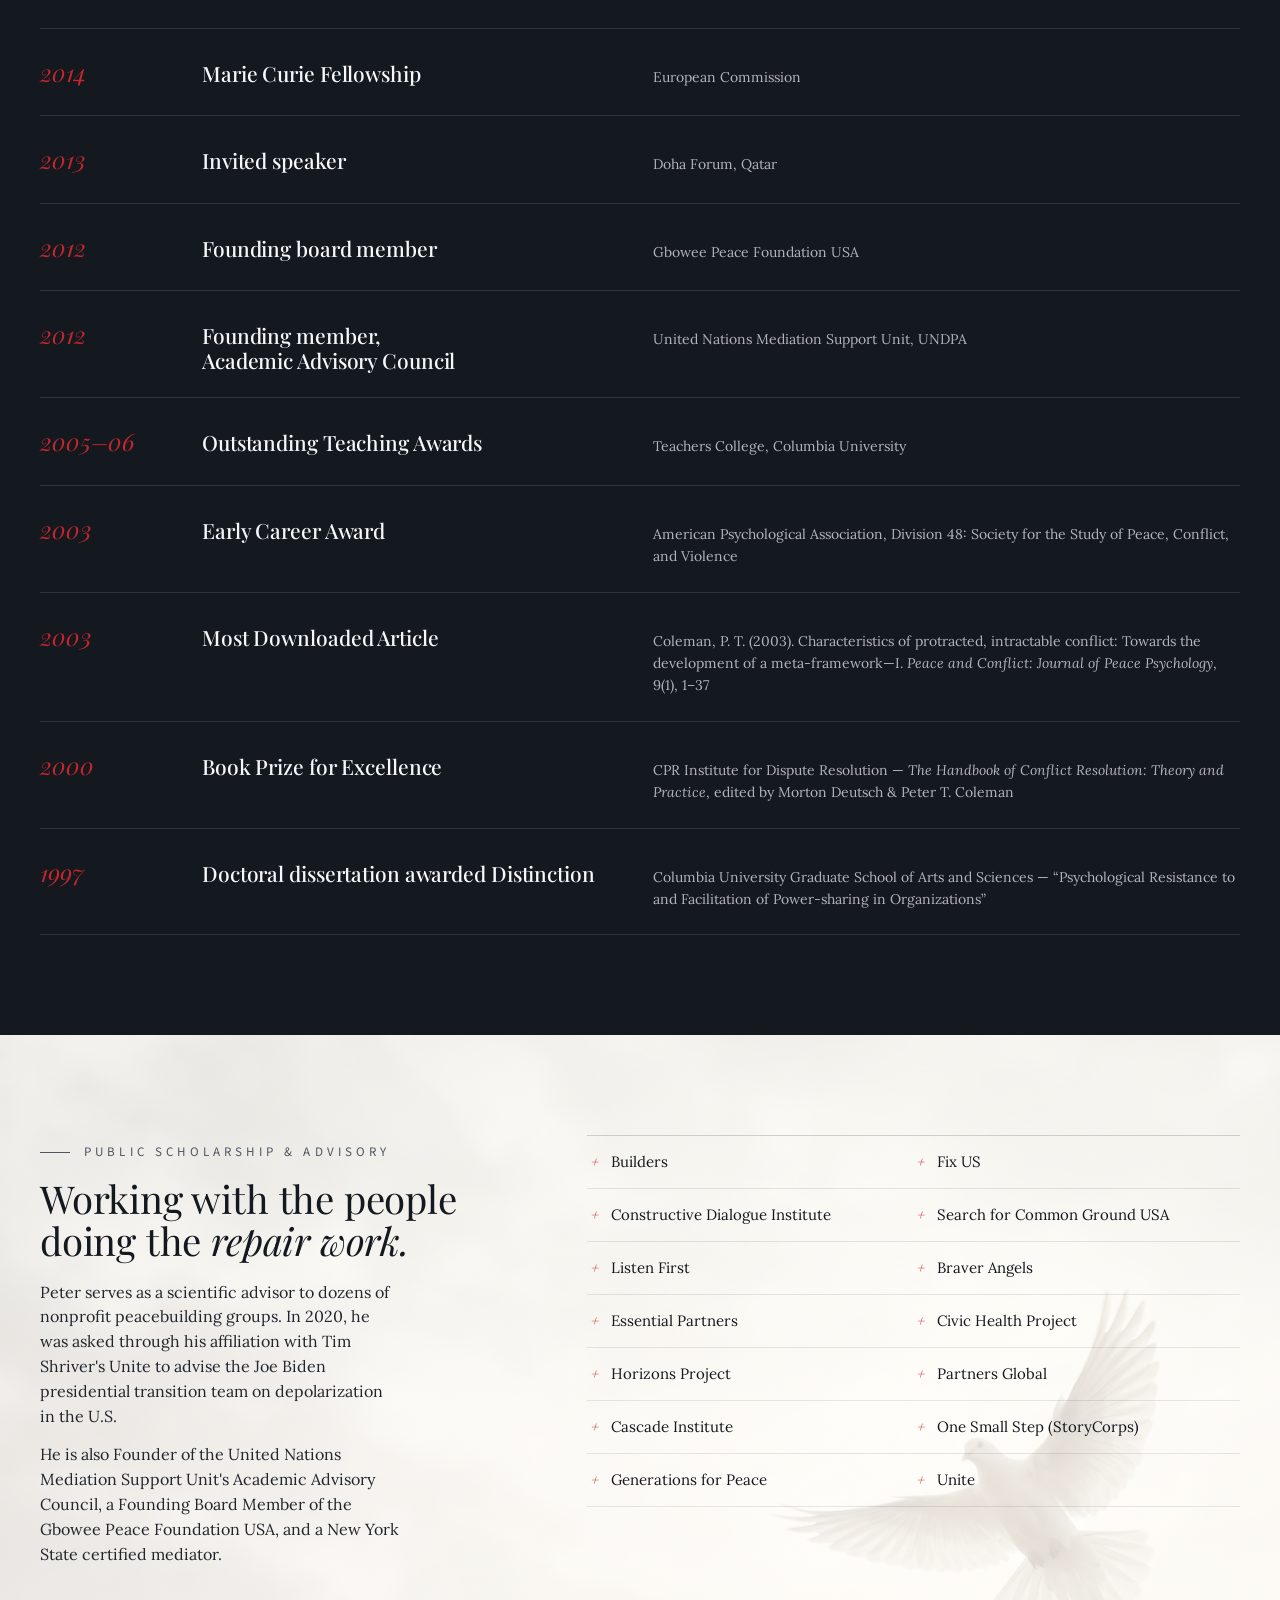
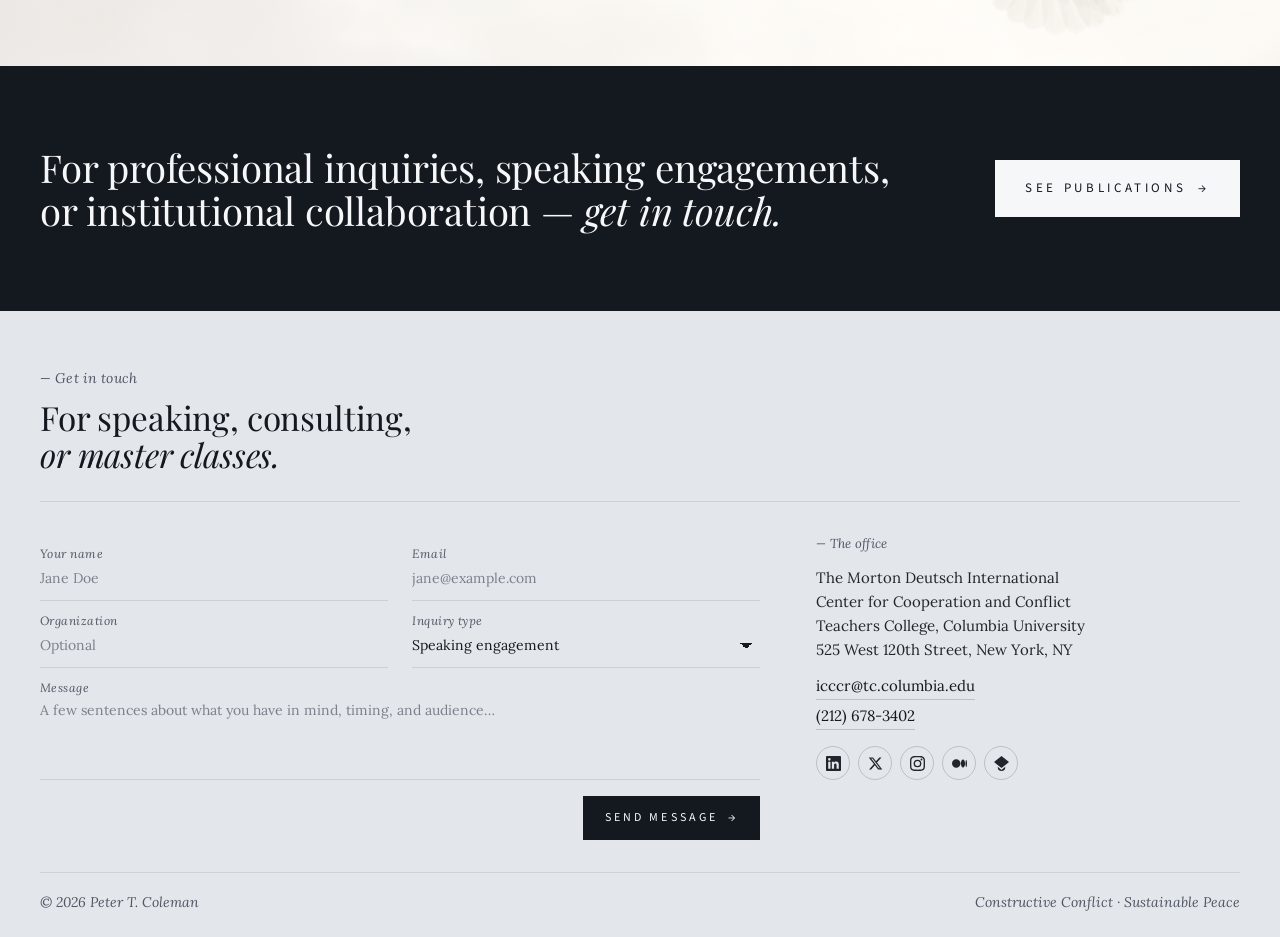
==== commit afcc2964: "Add SEO optimization and make index.html the canonical homepage Add meta descriptions, canonical URL" ====
--- a/About.html
+++ b/About.html
@@ -4,6 +4,44 @@
 <meta charset="UTF-8" />
 <meta name="viewport" content="width=device-width, initial-scale=1.0" />
 <title>About — Peter T. Coleman</title>
+<meta name="description" content="Biography, academic appointments, research interests, and honors for Peter T. Coleman — professor of psychology and education at Columbia University." />
+<link rel="canonical" href="https://profptcoleman.com/About.html" />
+<meta name="robots" content="index, follow" />
+<meta name="author" content="Peter T. Coleman" />
+<meta name="theme-color" content="#14181f" />
+<link rel="icon" href="assets/author_profile.jpg" type="image/jpeg" />
+<link rel="apple-touch-icon" href="assets/author_profile.jpg" />
+<meta property="og:type" content="profile" />
+<meta property="og:site_name" content="Peter T. Coleman" />
+<meta property="og:title" content="About — Peter T. Coleman" />
+<meta property="og:description" content="Biography, academic appointments, research interests, and honors for Peter T. Coleman at Columbia University." />
+<meta property="og:url" content="https://profptcoleman.com/About.html" />
+<meta property="og:image" content="https://profptcoleman.com/assets/author_profile.jpg" />
+<meta property="og:image:alt" content="Peter T. Coleman" />
+<meta property="og:locale" content="en_US" />
+<meta name="twitter:card" content="summary_large_image" />
+<meta name="twitter:title" content="About — Peter T. Coleman" />
+<meta name="twitter:description" content="Biography, academic appointments, research interests, and honors for Peter T. Coleman at Columbia University." />
+<meta name="twitter:image" content="https://profptcoleman.com/assets/author_profile.jpg" />
+<script type="application/ld+json">
+{
+  "@context": "https://schema.org",
+  "@type": "ProfilePage",
+  "name": "About — Peter T. Coleman",
+  "url": "https://profptcoleman.com/About.html",
+  "description": "Biography, academic appointments, research interests, and honors for Peter T. Coleman.",
+  "isPartOf": { "@id": "https://profptcoleman.com/#website" },
+  "mainEntity": { "@id": "https://profptcoleman.com/#person" },
+  "inLanguage": "en-US",
+  "breadcrumb": {
+    "@type": "BreadcrumbList",
+    "itemListElement": [
+      { "@type": "ListItem", "position": 1, "name": "Home", "item": "https://profptcoleman.com/" },
+      { "@type": "ListItem", "position": 2, "name": "About", "item": "https://profptcoleman.com/About.html" }
+    ]
+  }
+}
+</script>
 <link rel="preconnect" href="https://fonts.googleapis.com" />
 <link rel="preconnect" href="https://fonts.gstatic.com" crossorigin />
 <link href="https://fonts.googleapis.com/css2?family=Playfair+Display:ital,wght@0,400;0,500;0,600;0,700;1,400;1,500&family=Lora:ital,wght@0,400;0,500;1,400&family=Source+Sans+3:wght@300;400;500;600&display=swap" rel="stylesheet" />
@@ -14,14 +52,14 @@
 
 <header class="site site--solid" id="siteHeader">
   <div class="site-inner">
-    <a href="home.html" class="brand-mark">Peter T. Coleman</a>
+    <a href="/" class="brand-mark">Peter T. Coleman</a>
     <button class="nav-toggle" type="button" aria-expanded="false" aria-controls="primaryNav" aria-label="Open menu">
       <span class="nav-toggle-bar" aria-hidden="true"></span>
       <span class="nav-toggle-bar" aria-hidden="true"></span>
       <span class="nav-toggle-bar" aria-hidden="true"></span>
     </button>
     <nav class="primary" id="primaryNav">
-      <a href="home.html">home</a>
+      <a href="/">home</a>
       <a href="About.html" class="active">about</a>
       <a href="Publications.html">publications</a>
       <a href="Research.html">research</a>
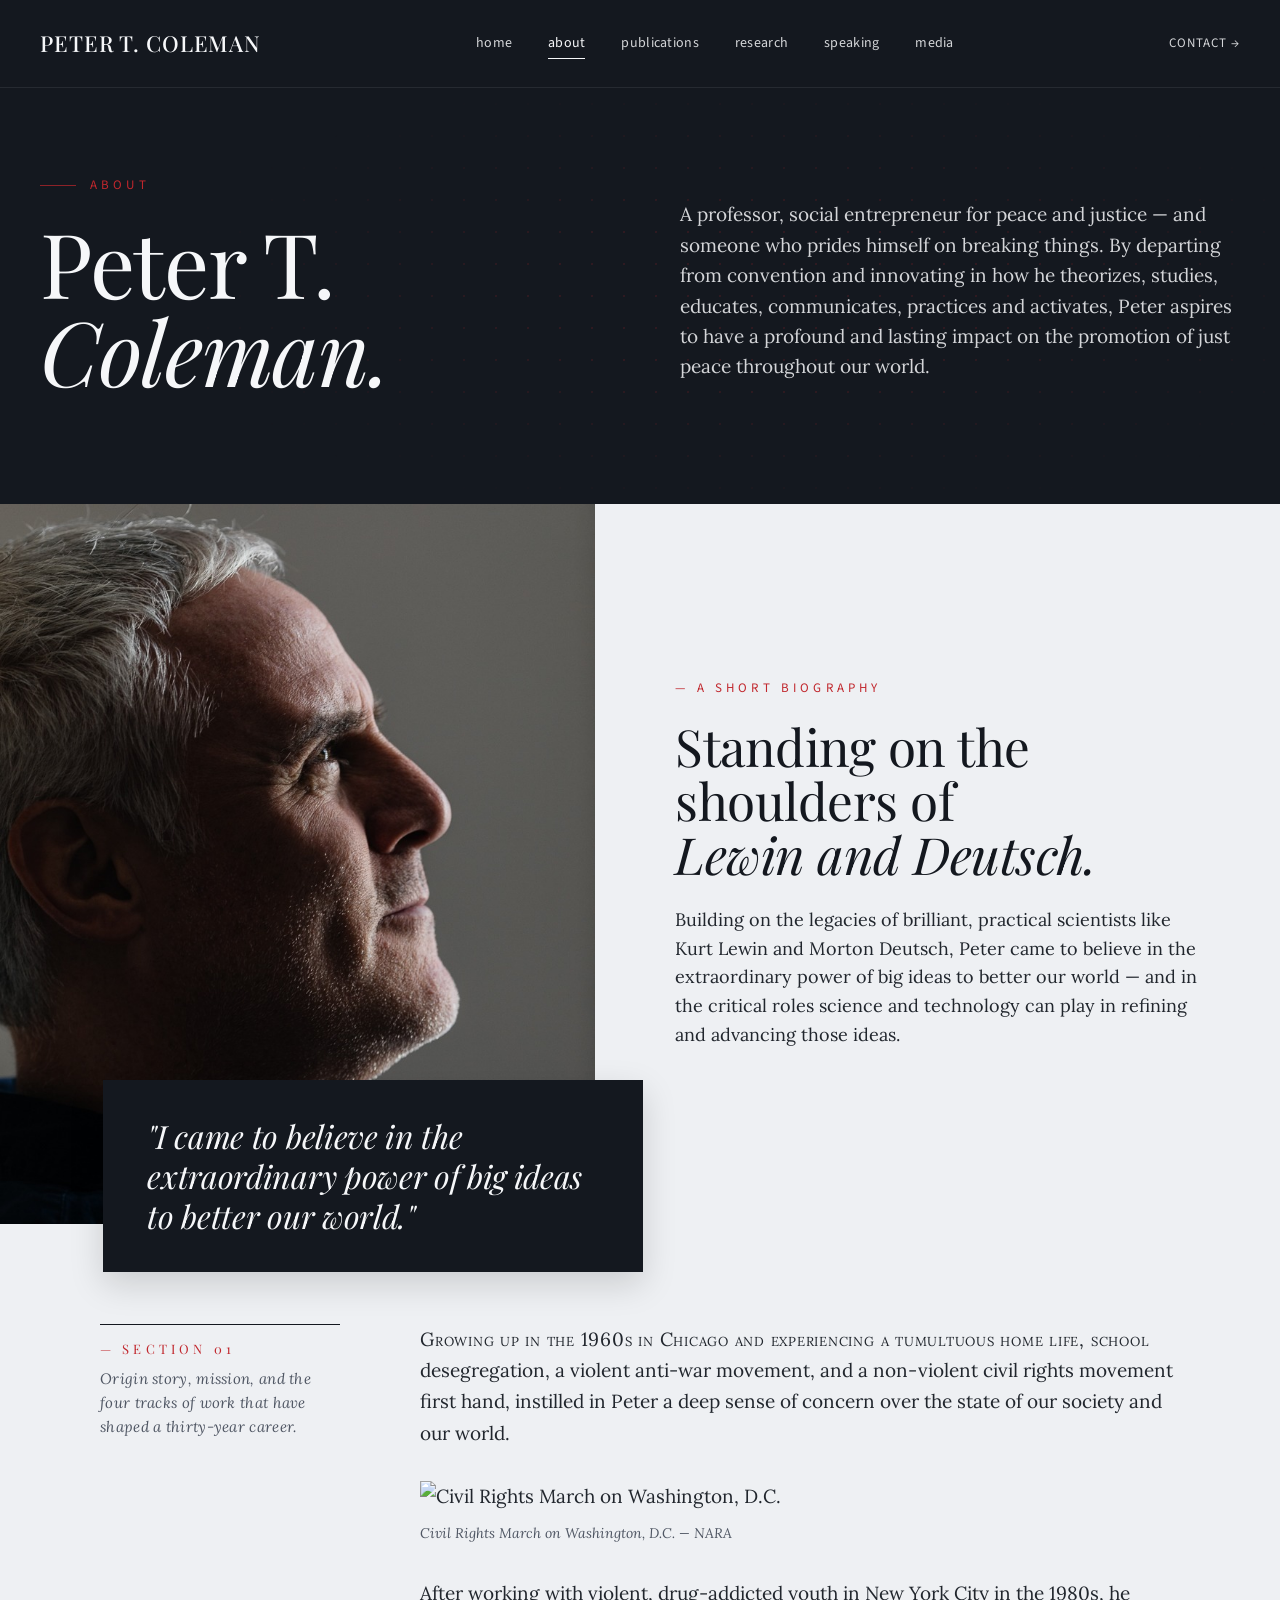
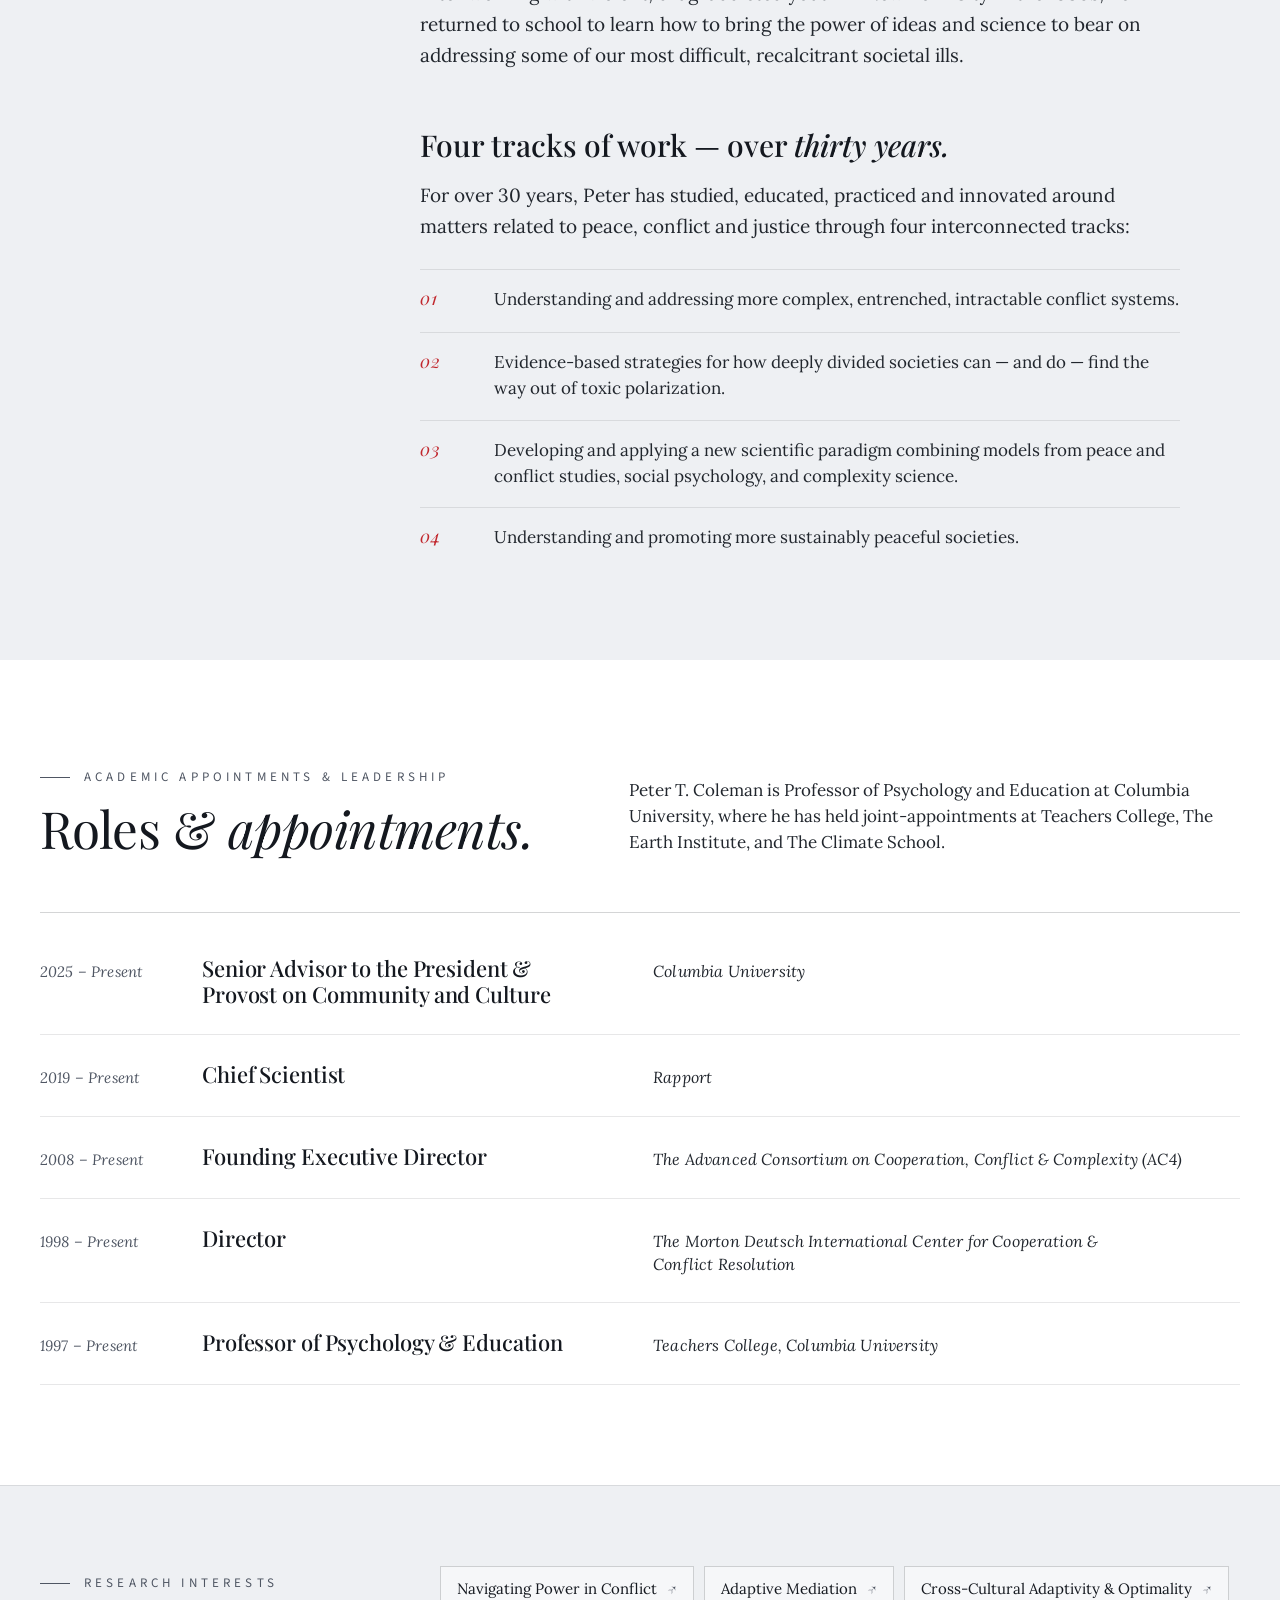
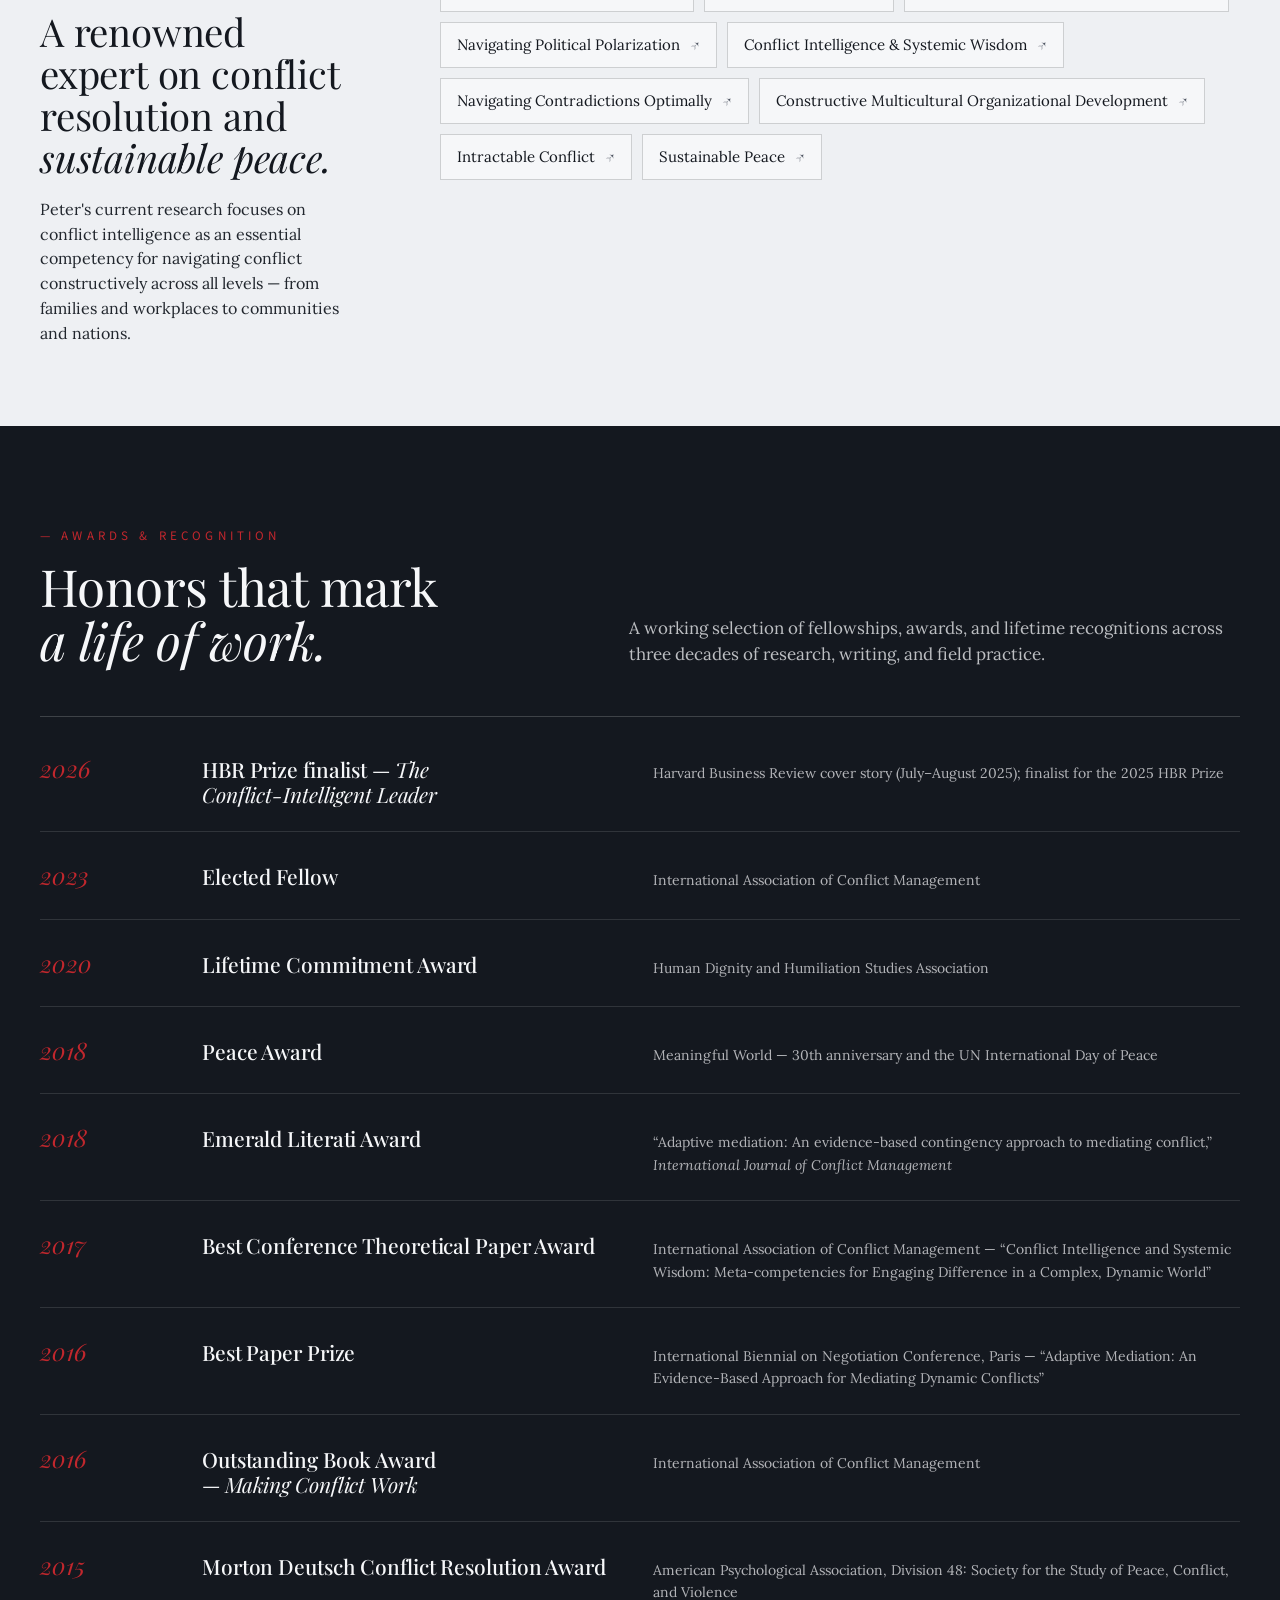
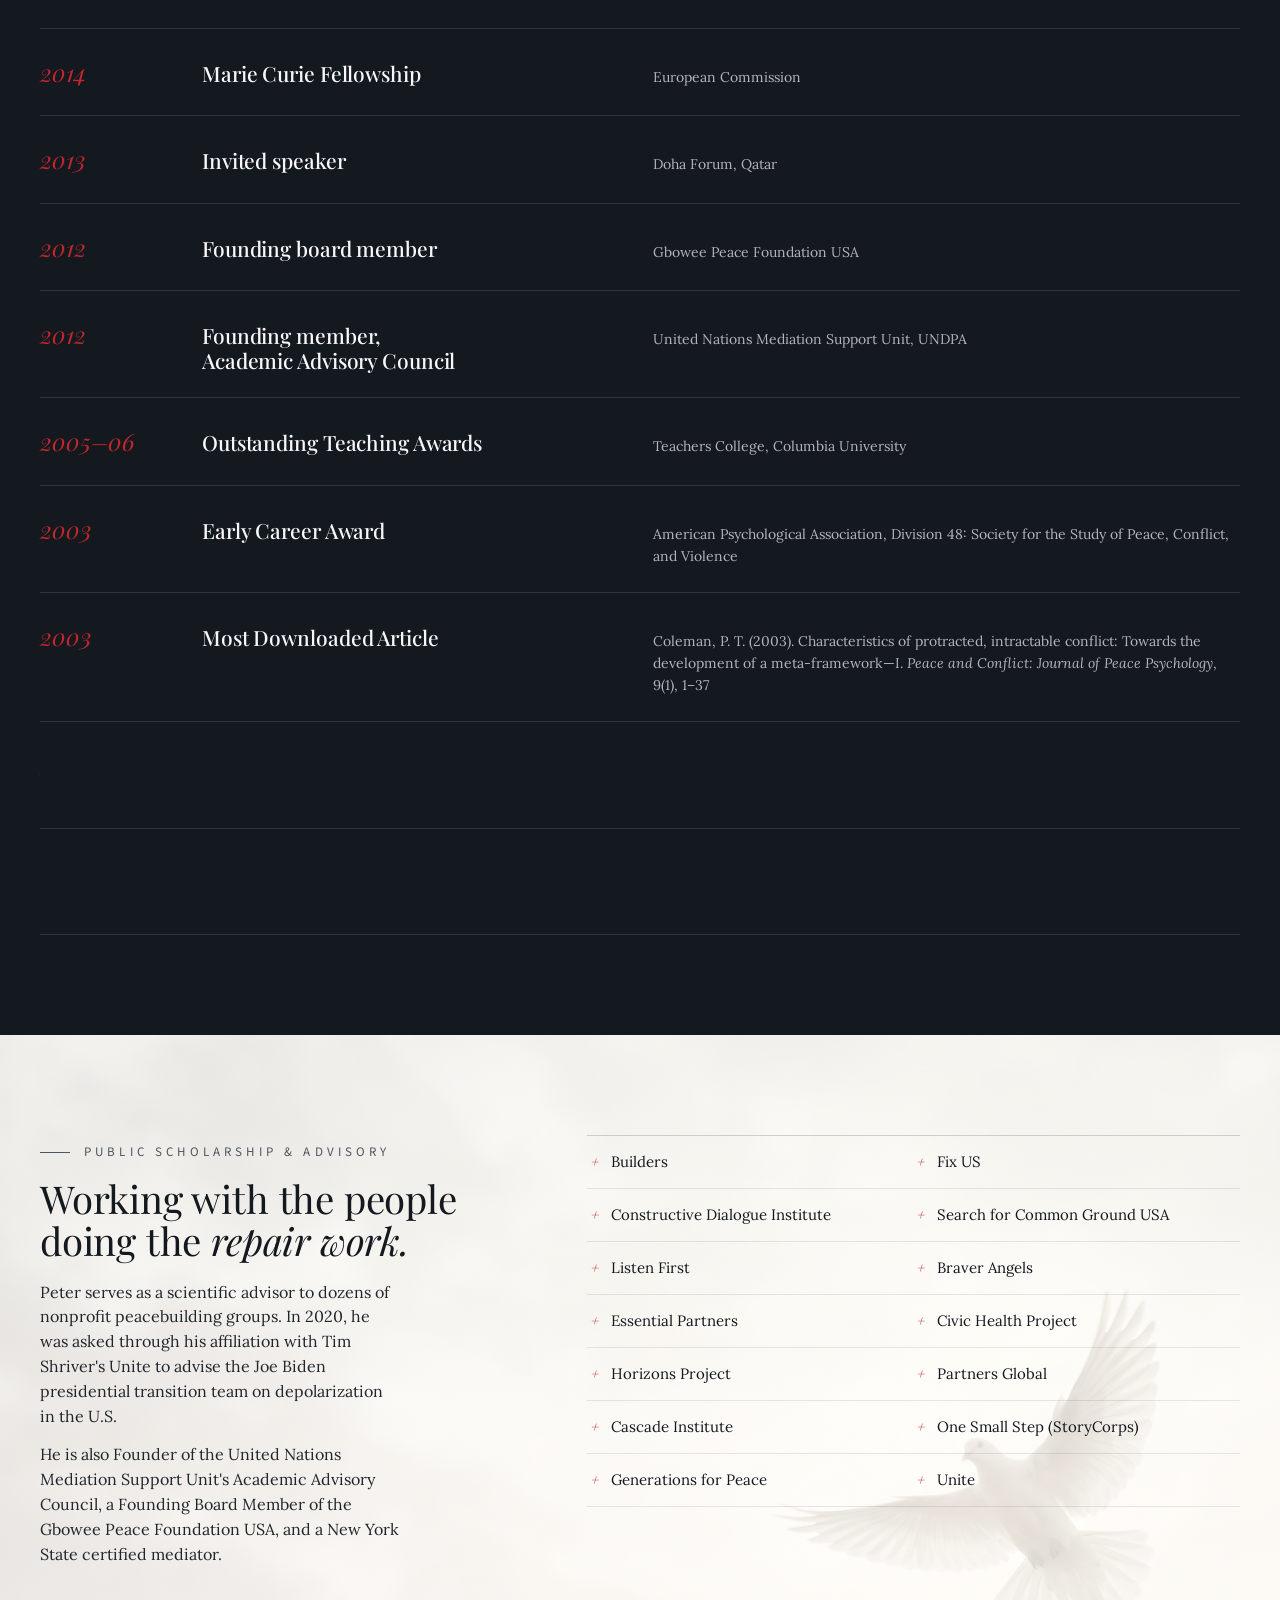
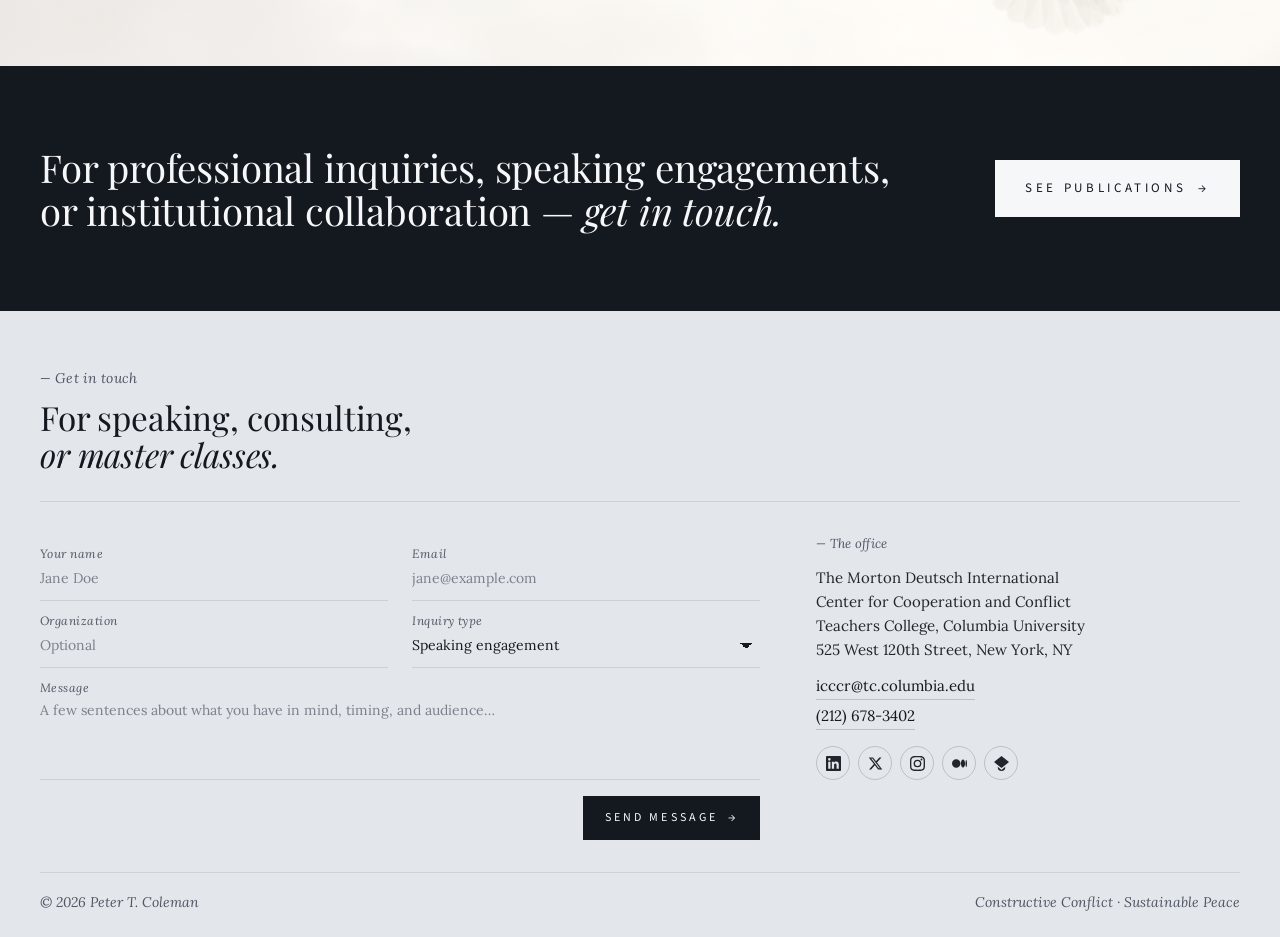
==== commit 70d3e745: "Wire contact forms to Google Apps Script endpoint Replace the placeholder confirmation handler with " ====
--- a/About.html
+++ b/About.html
@@ -357,7 +357,7 @@
 
     <div class="footer-body">
       <div>
-        <form class="contact-form" id="contactForm" novalidate>
+        <form class="contact-form" id="contactForm" action="https://script.google.com/macros/s/AKfycbxz1l0pgWrwEA0FpzBofwwvYNjkBErbACBFPbdsjpVMrtedRyl_PLC24fJ6SnMeMgDS/exec" method="POST" novalidate>
           <div class="field">
             <label for="cf-name">Your name</label>
             <input type="text" id="cf-name" name="name" placeholder="Jane Doe" required />
@@ -539,16 +539,42 @@
     }, { threshold: 0.3 });
     startObs.observe(preview);
   })();
-  // Contact form — graceful confirmation (no backend wired)
+  // Contact form — sends submissions through Google Apps Script.
   (function() {
     const form = document.getElementById('contactForm');
     const thanks = document.getElementById('formThanks');
     if (!form) return;
-    form.addEventListener('submit', (e) => {
+
+    form.addEventListener('submit', async (e) => {
       e.preventDefault();
       if (!form.checkValidity()) { form.reportValidity(); return; }
-      form.style.display = 'none';
-      thanks.classList.add('visible');
+
+      const submitButton = form.querySelector('button[type="submit"]');
+      const originalText = submitButton ? submitButton.innerHTML : '';
+      if (submitButton) {
+        submitButton.disabled = true;
+        submitButton.innerHTML = 'Sending...';
+      }
+
+      const payload = new URLSearchParams(new FormData(form));
+      payload.append('sourcePage', window.location.href);
+
+      try {
+        await fetch(form.action, {
+          method: 'POST',
+          mode: 'no-cors',
+          body: payload
+        });
+        form.reset();
+        form.style.display = 'none';
+        thanks.classList.add('visible');
+      } catch (error) {
+        alert('Sorry, your message could not be sent. Please email icccr@tc.columbia.edu instead.');
+        if (submitButton) {
+          submitButton.disabled = false;
+          submitButton.innerHTML = originalText;
+        }
+      }
     });
   })();
 </script>
